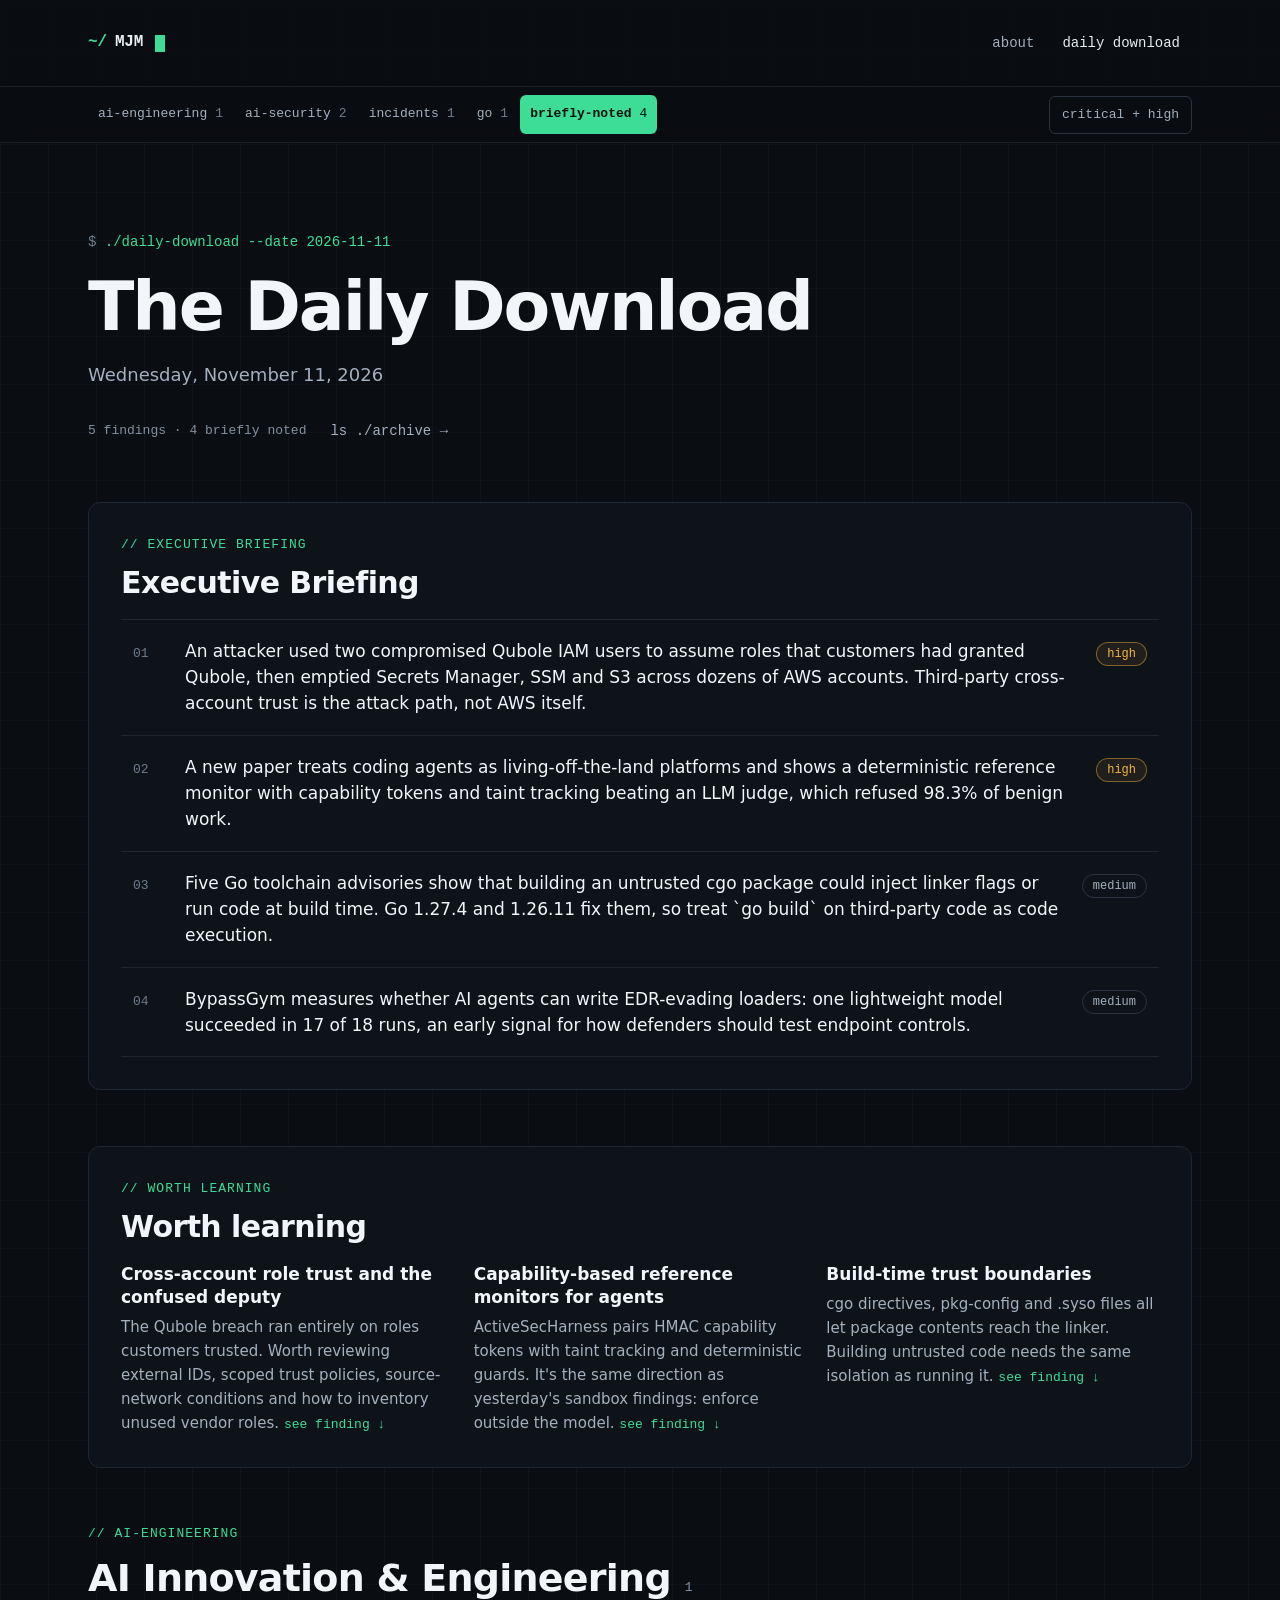
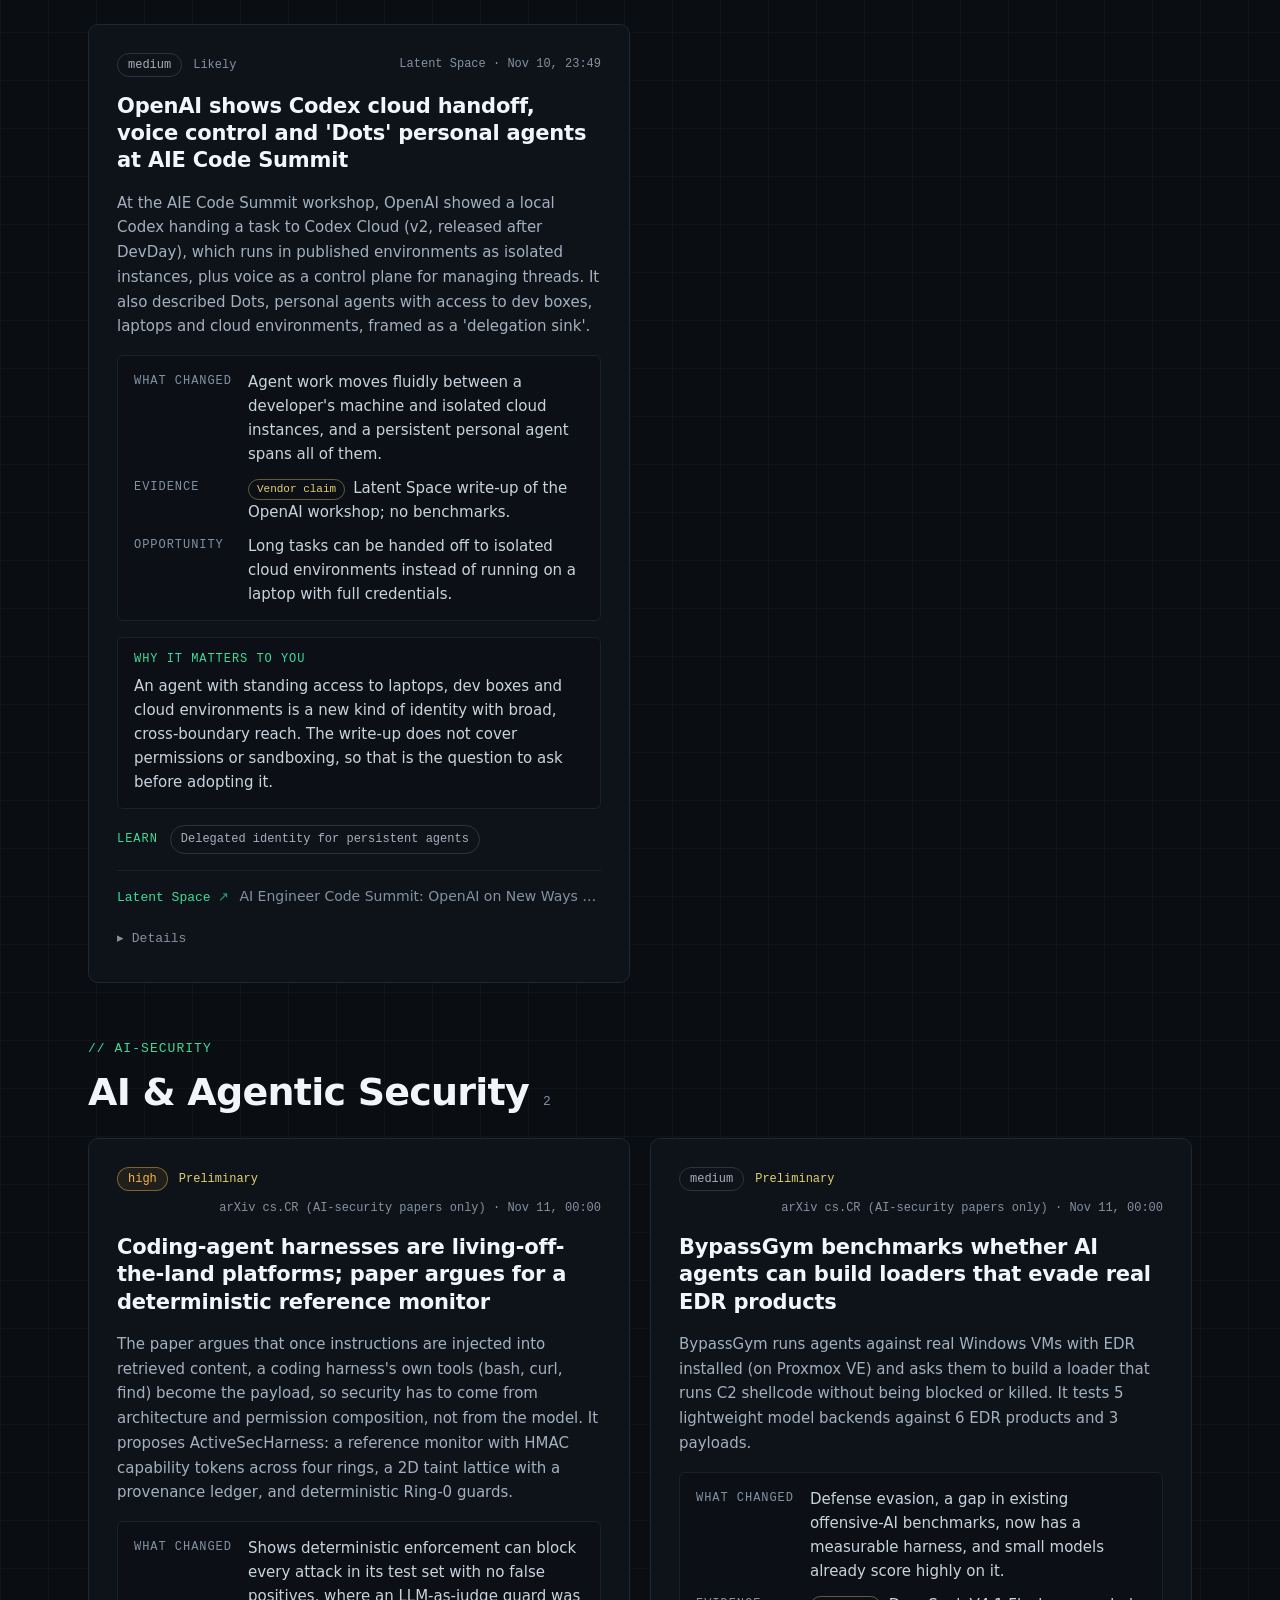
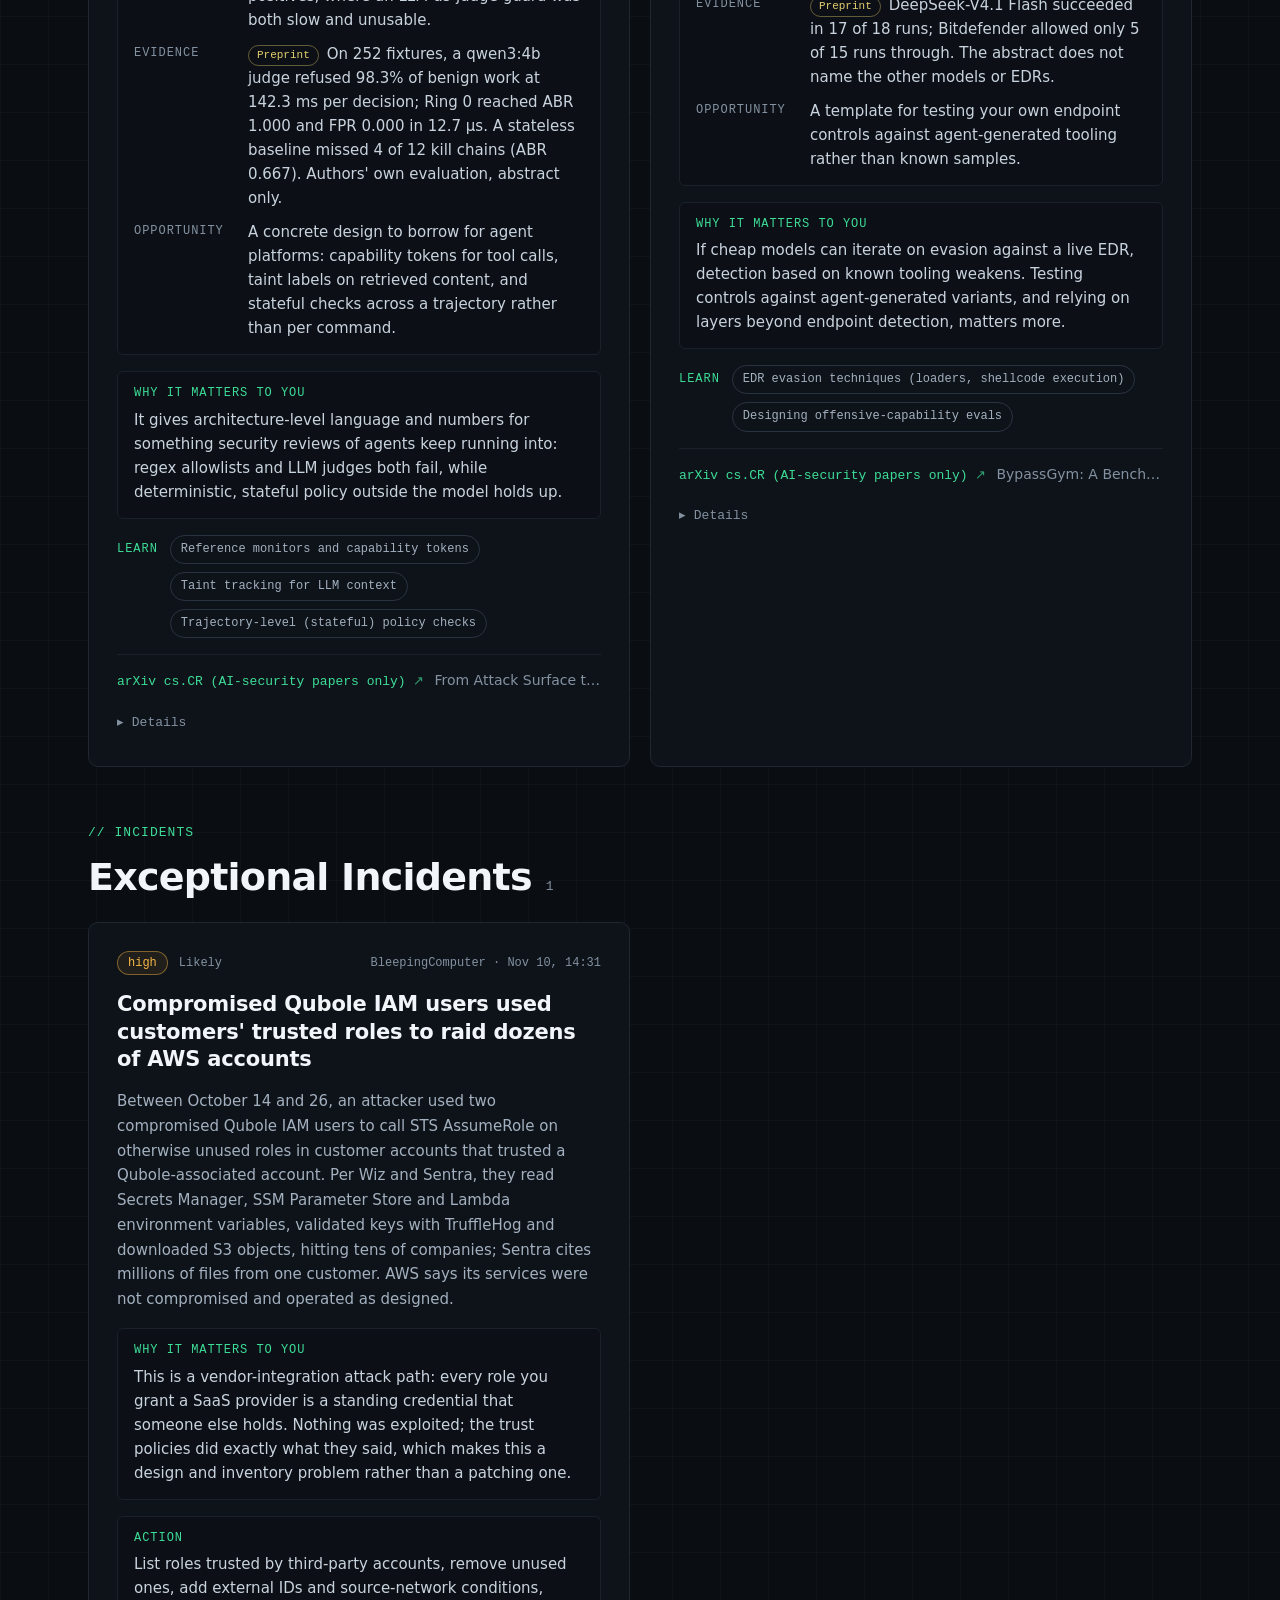
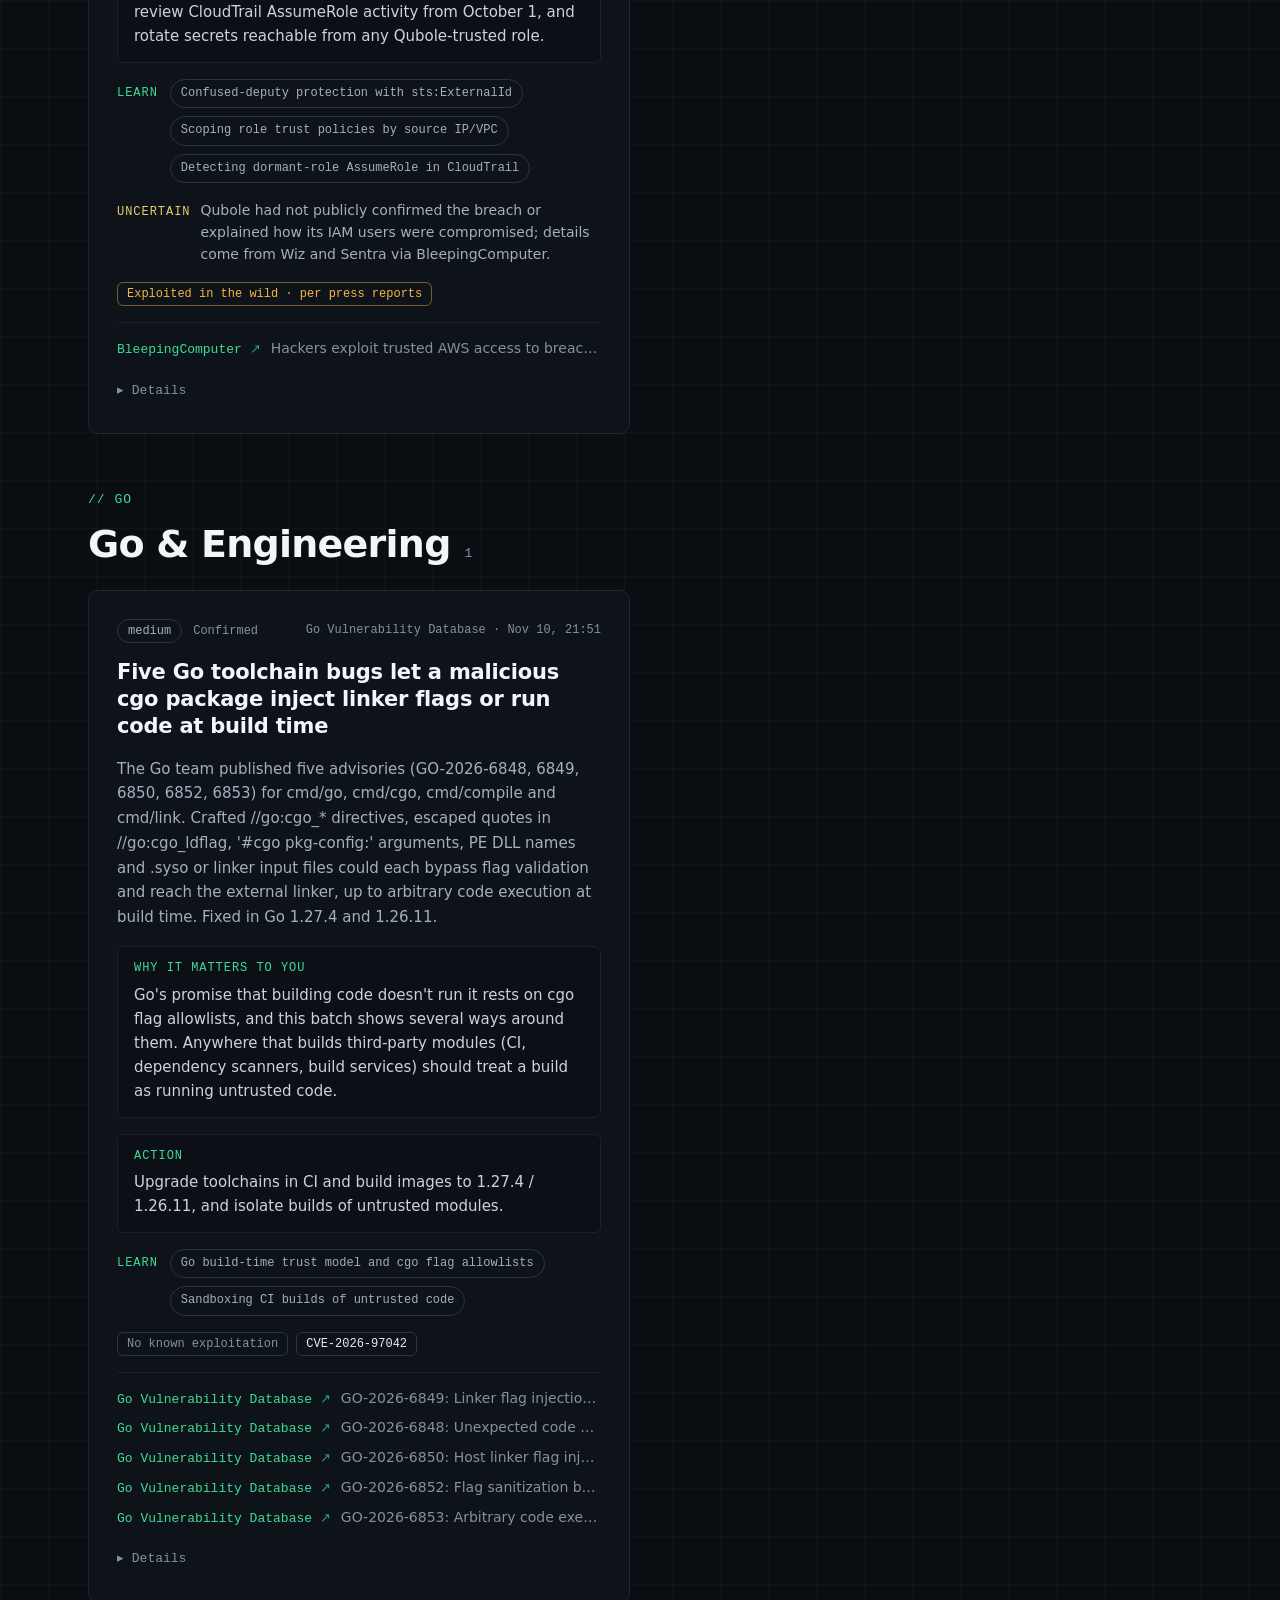
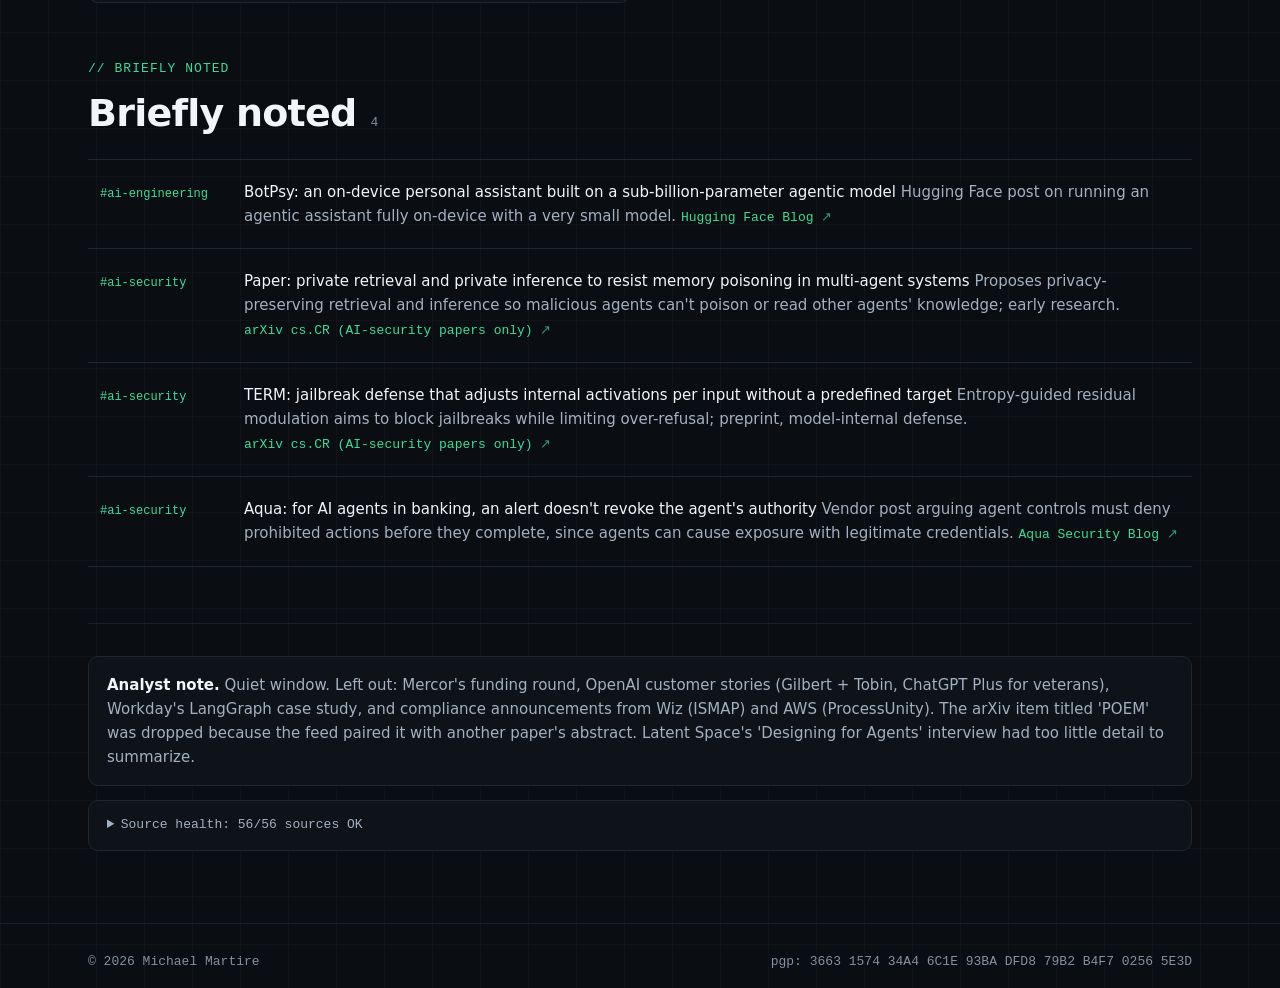
==== daily_download/index.html @ 2193d260 "Add PGP key fingerprint to the footer Co-Authored-By: Claude Opus 5.5 <noreply@anthropic.com>" ====
<!doctype html>
<html lang="en">
<head>
<meta charset="utf-8">
<meta name="viewport" content="width=device-width, initial-scale=1, viewport-fit=cover">
<meta http-equiv="Content-Security-Policy" content="default-src 'none'; style-src 'unsafe-inline' https://fonts.googleapis.com; font-src https://fonts.gstatic.com; script-src 'unsafe-inline'; img-src data:; base-uri 'none'; form-action 'none'">
<meta name="referrer" content="no-referrer">
<meta name="theme-color" content="#0A0D12">
<title>The Daily Download · 2026-11-11</title>
<meta name="description" content="An attacker used two compromised Qubole IAM users to assume roles that customers had granted Qubole, then emptied Secrets Manager, SSM and S3 across dozens of AWS accounts. Third-party cross-account trust is the attack path, not AWS itself.">
<link rel="icon" type="image/svg+xml" href="data:image/svg+xml,%3Csvg xmlns=%22http://www.w3.org/2000/svg%22 viewBox=%220 0 64 64%22 role=%22img%22 aria-label=%22The Daily Download%22%3E%3Crect width=%2264%22 height=%2264%22 rx=%2212%22 fill=%22%230A0D12%22/%3E%3Ctext x=%228%22 y=%2242%22 font-family=%22JetBrains Mono, ui-monospace, monospace%22 font-size=%2226%22 font-weight=%22600%22 fill=%22%233DDC97%22%3E~/%3C/text%3E%3Crect x=%2244%22 y=%2220%22 width=%2210%22 height=%2226%22 fill=%22%233DDC97%22/%3E%3C/svg%3E">
<link rel="preconnect" href="https://fonts.googleapis.com">
<link rel="preconnect" href="https://fonts.gstatic.com" crossorigin>
<link rel="stylesheet" href="https://fonts.googleapis.com/css2?family=Inter:wght@400;500;600&family=JetBrains+Mono:wght@400;500;600&family=Space+Grotesk:wght@500;600;700&display=swap">
<style>
/* The Daily Download: styled to match the personal site (dark, one green accent, faint grid, mono labels). */
:root {
  /* Surfaces */
  --bg: #0A0D12;
  --surface: #0E1319;
  --surface-alt: #0C1016;
  --surface-hover: #10151C;

  /* Lines */
  --line: #1A2129;
  --line-card: #1F2731;
  --line-strong: #2A3441;
  --line-hover: #2E3A48;

  /* Text */
  --text-strong: #F2F6FA;
  --text: #E6EDF3;
  --text-code: #C9D3DE;
  --text-muted: #A3B0BF;
  --text-faint: #8391A1;
  --text-dim: #6E7C8C;

  /* Accent (one accent only) */
  --accent: #3DDC97;
  --accent-soft: rgba(61, 220, 151, 0.12);
  --on-accent: #06110B;

  /* Status colours: used only for priority and exploitation signals */
  --critical: #FF6B6B;
  --high: #F5B544;
  --medium: #E3CF6E;

  /* Type */
  --font-display: "Space Grotesk", system-ui, sans-serif;
  --font-body: "Inter", system-ui, sans-serif;
  --font-mono: "JetBrains Mono", ui-monospace, SFMono-Regular, Menlo, Consolas, monospace;

  /* Layout */
  --container: 1200px;
  --gutter: clamp(16px, 4vw, 48px);
  --radius-sm: 6px;
  --radius: 10px;
  --radius-lg: 12px;
  --grid-line: rgba(148, 163, 184, 0.045);
  color-scheme: dark;
}

/* ---------- Base ---------- */
*, *::before, *::after { box-sizing: border-box; }
html { scroll-behavior: smooth; scroll-padding-top: 72px; }
body {
  margin: 0;
  min-height: 100vh;
  display: flex;
  flex-direction: column;
  background-color: var(--bg);
  background-image:
    linear-gradient(var(--grid-line) 1px, transparent 1px),
    linear-gradient(90deg, var(--grid-line) 1px, transparent 1px);
  background-size: 48px 48px;
  color: var(--text);
  font-family: var(--font-body);
  font-size: 16px;
  line-height: 1.6;
  -webkit-font-smoothing: antialiased;
}
main { flex: 1 0 auto; }
a { color: var(--text); text-decoration: none; }
a:hover { color: #FFFFFF; }
a:focus-visible, button:focus-visible, summary:focus-visible { outline: 2px solid var(--accent); outline-offset: 3px; border-radius: 4px; }
h1, h2, h3, h4, p { margin: 0; }
code { font-family: var(--font-mono); font-size: .9em; }

.container { max-width: var(--container); margin: 0 auto; padding-inline: var(--gutter); }

.skip-link {
  position: absolute; left: 16px; top: -48px;
  padding: 10px 14px; background: var(--accent); color: var(--on-accent);
  border-radius: var(--radius-sm); font-weight: 600; z-index: 30;
}
.skip-link:focus { top: 12px; }

.cursor {
  display: inline-block; width: 10px; height: 1.05em;
  vertical-align: -0.15em; margin-left: 4px;
  background: var(--accent);
  animation: blink 1.1s steps(1) infinite;
}
@keyframes blink { 50% { opacity: 0; } }

/* ---------- Site header (same as the rest of the site) ---------- */
.site-header { border-bottom: 1px solid var(--line); background: rgba(10, 13, 18, 0.85); }
.site-nav {
  display: flex; flex-wrap: wrap; align-items: center;
  justify-content: space-between; gap: 16px; padding-block: 20px;
}
.logo {
  display: flex; align-items: center; gap: 8px; min-height: 44px;
  font-family: var(--font-mono); font-size: 16px; font-weight: 600; letter-spacing: -0.01em;
}
.logo__prefix { color: var(--accent); }
.site-nav__links {
  display: flex; flex-wrap: wrap; align-items: center; gap: 4px;
  font-family: var(--font-mono); font-size: 14px; list-style: none; margin: 0; padding: 0;
}
.site-nav__link { display: inline-block; padding: 12px; color: var(--text-muted); }
.site-nav__link:hover, .site-nav__link[aria-current="page"] { color: var(--text); }

/* ---------- Section bar (sticky) ---------- */
.subbar {
  position: sticky; top: 0; z-index: 20;
  background: rgba(10, 13, 18, 0.92);
  backdrop-filter: blur(10px); -webkit-backdrop-filter: blur(10px);
  border-bottom: 1px solid var(--line);
}
.subbar-inner { position: relative; display: flex; align-items: center; gap: 16px; padding-block: 8px; }
.nav { display: flex; gap: 2px; overflow-x: auto; flex: 1; scrollbar-width: none; font-family: var(--font-mono); font-size: 13px; }
.nav::-webkit-scrollbar { display: none; }
.nav a {
  display: inline-flex; align-items: center; gap: 8px; padding: 9px 10px; border-radius: var(--radius-sm);
  color: var(--text-muted); white-space: nowrap;
}
.nav a b { font-weight: 400; color: var(--text-dim); }
.nav a:hover { color: var(--text); background: var(--surface-hover); }
/* Active section: same look as the site's primary button (solid green, dark text) */
.nav a.active, .nav a.active:hover { color: var(--on-accent); background: var(--accent); font-weight: 600; }
.nav a.active b { color: var(--on-accent); }
.tools { display: flex; gap: 8px; margin-left: auto; }
.tool {
  font: 400 13px/1 var(--font-mono); color: var(--text-muted); background: transparent;
  border: 1px solid var(--line-strong); border-radius: var(--radius-sm);
  min-height: 38px; padding: 0 12px; cursor: pointer; white-space: nowrap;
  display: inline-flex; align-items: center; justify-content: center;
}
.tool:hover { border-color: var(--line-hover); color: var(--text); }
.tool[aria-pressed="true"] { background: var(--accent-soft); border-color: transparent; color: var(--accent); }
.nav-toggle { display: none; }

/* ---------- Shared text ---------- */
.eyebrow { font-family: var(--font-mono); font-size: 13px; letter-spacing: 0.08em; text-transform: uppercase; color: var(--accent); }
.prompt { font-family: var(--font-mono); font-size: 14px; color: var(--accent); }
.prompt__sym { color: var(--text-dim); }
.text-link { font-family: var(--font-mono); font-size: 14px; color: var(--text-muted); padding: 12px 0; display: inline-block; }
.text-link:hover { color: var(--text); }

/* ---------- Banners ---------- */
.fixture-banner {
  background: rgba(245, 181, 68, 0.12); border-bottom: 1px solid rgba(245, 181, 68, 0.35);
  color: var(--high); font: 500 13px/1.5 var(--font-mono); text-align: center; padding: 10px 16px;
}

/* ---------- Hero ---------- */
.hero { display: flex; flex-direction: column; gap: 18px; padding-block: clamp(48px, 7vw, 88px) clamp(32px, 4vw, 48px); }
.hero__title {
  font-family: var(--font-display); font-weight: 600;
  font-size: clamp(40px, 5.6vw, 68px); line-height: 1.04; letter-spacing: -0.03em; color: var(--text-strong);
}
.hero__date { font-size: 18px; line-height: 1.65; color: var(--text-muted); }
.hero__meta { display: flex; flex-wrap: wrap; align-items: center; gap: 4px 24px; }
.hero__stats { font-family: var(--font-mono); font-size: 13px; color: var(--text-faint); }

.wrap { padding-bottom: 72px; display: flex; flex-direction: column; gap: 56px; }

/* ---------- Panels: executive briefing, worth learning ---------- */
.panel { border: 1px solid var(--line-card); border-radius: var(--radius-lg); background: var(--surface); padding: clamp(20px, 3vw, 32px); }
.panel-head { display: flex; flex-direction: column; gap: 10px; margin-bottom: 18px; }
.panel-title { font-family: var(--font-display); font-weight: 600; font-size: clamp(24px, 2.6vw, 30px); line-height: 1.15; letter-spacing: -0.02em; color: var(--text-strong); }

.executive ol { list-style: none; margin: 0; padding: 0; border-top: 1px solid var(--line-card); }
.executive li { border-bottom: 1px solid var(--line-card); }
.exec-item { display: grid; grid-template-columns: 36px 1fr auto; gap: 16px; align-items: baseline; padding: 18px 12px; color: var(--text); }
a.exec-item:hover { background: var(--surface-hover); color: var(--text); }
.exec-item .num { font: 400 13px/1.6 var(--font-mono); color: var(--text-dim); }
.exec-text { font-size: 17px; line-height: 1.55; color: var(--text-strong); }
.exec-critical .num { color: var(--critical); }

.learning ul { margin: 0; padding: 0; list-style: none; display: grid; grid-template-columns: repeat(auto-fit, minmax(min(100%, 260px), 1fr)); gap: 20px; }
.learning li { display: flex; flex-direction: column; gap: 6px; }
.learning li b { font: 600 17px/1.35 var(--font-display); color: var(--text-strong); }
.learning li p { font-size: 15px; line-height: 1.6; color: var(--text-muted); }
.learning li a { font-family: var(--font-mono); font-size: 13px; color: var(--accent); white-space: nowrap; }

/* ---------- Sections ---------- */
.section { display: flex; flex-direction: column; gap: 24px; }
.section-head { display: flex; flex-direction: column; gap: 12px; }
.section-title {
  display: flex; align-items: baseline; gap: 14px; flex-wrap: wrap;
  font-family: var(--font-display); font-weight: 600; font-size: clamp(28px, 3vw, 38px);
  line-height: 1.12; letter-spacing: -0.02em; color: var(--text-strong);
}
.section-title small { font: 400 13px/1 var(--font-mono); color: var(--text-faint); letter-spacing: 0; }
.grid { display: grid; grid-template-columns: repeat(auto-fill, minmax(min(100%, 480px), 1fr)); gap: 20px; }

/* ---------- Cards ---------- */
.card {
  background: var(--surface); border: 1px solid var(--line-card); border-radius: var(--radius);
  padding: 28px; display: flex; flex-direction: column; gap: 16px; min-width: 0;
  transition: border-color 0.2s ease;
}
.card:hover { border-color: var(--line-hover); }
.card:target { border-color: var(--accent); }
.card.prio-critical { border-color: rgba(255, 107, 107, 0.45); }
.card-head { display: flex; flex-wrap: wrap; align-items: center; gap: 8px; }
.card-head .meta { margin-left: auto; font-family: var(--font-mono); font-size: 12px; color: var(--text-faint); }
.card h3 { font: 600 21px/1.3 var(--font-display); letter-spacing: -0.01em; color: var(--text-strong); }
.summary { font-size: 15px; line-height: 1.65; color: var(--text-muted); }

/* Pills: mono tags in the site style; colour only where it carries meaning */
.pill, .conf { font: 400 12px/1 var(--font-mono); padding: 5px 10px; border-radius: 999px; border: 1px solid var(--line-strong); color: var(--text-muted); white-space: nowrap; }
.pill-critical { color: var(--critical); border-color: rgba(255, 107, 107, 0.5); background: rgba(255, 107, 107, 0.1); }
.pill-high { color: var(--high); border-color: rgba(245, 181, 68, 0.45); background: rgba(245, 181, 68, 0.08); }
.pill-medium { color: var(--text-muted); }
.pill-low { color: var(--text-faint); }
.pill-update { color: var(--accent); border-color: transparent; background: var(--accent-soft); }
.conf { border-color: transparent; padding-inline: 2px; color: var(--text-faint); }
.conf-preliminary, .conf-conflicting { color: var(--medium); }

.block { border-radius: var(--radius-sm); padding: 14px 16px; background: var(--surface-alt); border: 1px solid var(--line); }
.block h4 { margin-bottom: 6px; font: 400 12px/1.3 var(--font-mono); letter-spacing: .08em; text-transform: uppercase; color: var(--accent); }
.block p { font-size: 15px; line-height: 1.6; color: var(--text-code); }

/* capability: what changed / evidence / opportunity */
dl.capability { margin: 0; display: grid; grid-template-columns: max-content 1fr; gap: 10px 16px; padding: 14px 16px;
  border: 1px solid var(--line); border-radius: var(--radius-sm); background: var(--surface-alt); font-size: 15px; }
dl.capability dt { font: 400 12px/1.9 var(--font-mono); letter-spacing: .08em; text-transform: uppercase; color: var(--text-faint); }
dl.capability dd { margin: 0; color: var(--text-code); min-width: 0; line-height: 1.6; }
.ev { display: inline-block; font: 400 11px/1 var(--font-mono); padding: 4px 8px; border-radius: 999px; margin-right: 8px;
  border: 1px solid var(--line-strong); color: var(--text-muted); vertical-align: 1px; }
.ev-independent, .ev-peer-reviewed, .ev-mixed { color: var(--accent); border-color: transparent; background: var(--accent-soft); }
.ev-vendor-claim, .ev-preprint { color: var(--medium); border-color: rgba(227, 207, 110, 0.4); }

/* learn */
.learn { display: flex; gap: 12px; align-items: baseline; }
.learn > span { font: 400 12px/1 var(--font-mono); letter-spacing: .08em; text-transform: uppercase; color: var(--accent); flex: none; }
.learn ul { margin: 0; padding: 0; list-style: none; display: flex; flex-wrap: wrap; gap: 8px; font-family: var(--font-mono); font-size: 12px; }
.learn li { padding: 4px 10px; border: 1px solid var(--line-strong); border-radius: 999px; color: var(--text-muted); }

.update-note, .uncertainty { font-size: 14px; color: var(--text-muted); display: flex; gap: 10px; align-items: baseline; }
.update-note span, .uncertainty span { font: 400 12px/1 var(--font-mono); letter-spacing: .08em; text-transform: uppercase; flex: none; }
.update-note span { color: var(--accent); }
.uncertainty span { color: var(--medium); }

/* Signal chips */
.chips { display: flex; flex-wrap: wrap; gap: 8px; }
.chips:empty { display: none; }
.chip { font: 400 12px/1 var(--font-mono); padding: 5px 9px; border-radius: var(--radius-sm); border: 1px solid var(--line-strong); color: var(--text-muted); white-space: nowrap; }
.chip-kev, .chip-exploit { color: var(--critical); border-color: rgba(255, 107, 107, 0.5); background: rgba(255, 107, 107, 0.08); }
.chip-reported { color: var(--high); border-color: rgba(245, 181, 68, 0.45); }
.chip-poc { color: var(--medium); border-color: rgba(227, 207, 110, 0.4); }
.chip-sev-crit { color: var(--critical); }
.chip-sev-high { color: var(--high); }
.chip-muted { color: var(--text-faint); }
a.chip-id { color: var(--text); }
a.chip-id:hover { border-color: var(--accent); color: var(--accent); }

/* Source links */
.links { list-style: none; margin: 0; padding: 14px 0 0; border-top: 1px solid var(--line); display: grid; gap: 6px; font-size: 14px; }
.links li { display: flex; gap: 10px; min-width: 0; align-items: baseline; }
.links a { font-family: var(--font-mono); font-size: 13px; color: var(--accent); white-space: nowrap; }
.links a:hover { color: var(--accent); text-decoration: underline; text-underline-offset: 3px; }
.links a::after { content: " ↗"; opacity: .7; }
.link-title { color: var(--text-faint); overflow: hidden; text-overflow: ellipsis; white-space: nowrap; min-width: 0; }

details.more summary { cursor: pointer; font-family: var(--font-mono); font-size: 13px; color: var(--text-faint); list-style: none; user-select: none; padding: 4px 0; }
details.more summary::-webkit-details-marker { display: none; }
details.more summary::before { content: "▸ "; }
details.more[open] summary::before { content: "▾ "; }
details.more dl { margin: 10px 0 0; display: grid; grid-template-columns: max-content 1fr; gap: 6px 16px; font-size: 14px; }
details.more dt { color: var(--text-faint); font-family: var(--font-mono); font-size: 12px; line-height: 1.9; }
details.more dd { margin: 0; color: var(--text-muted); min-width: 0; overflow-wrap: anywhere; }

body.filter-on .card[data-priority="medium"], body.filter-on .card[data-priority="low"] { display: none; }

/* ---------- Briefly noted (writing-list style rows) ---------- */
.brief-list { list-style: none; margin: 0; padding: 0; border-top: 1px solid var(--line-card); }
.brief-list li { display: flex; gap: 16px; align-items: baseline; padding: 20px 12px; border-bottom: 1px solid var(--line-card); font-size: 15px; color: var(--text-muted); }
.brief-list li:hover { background: var(--surface-hover); }
.brief-list .tag { flex: none; width: 128px; font-family: var(--font-mono); font-size: 12px; color: var(--accent); }
.brief-list b { color: var(--text-strong); font-weight: 500; }
.brief-list a { font-family: var(--font-mono); font-size: 13px; color: var(--accent); white-space: nowrap; }
.brief-list a::after { content: " ↗"; opacity: .7; }
body.filter-on .brief-list li[data-priority="medium"], body.filter-on .brief-list li[data-priority="low"] { display: none; }

/* ---------- Empty / footer notes ---------- */
.empty { padding: 48px 24px; text-align: center; border: 1px dashed var(--line-strong); border-radius: var(--radius); color: var(--text-muted); display: flex; flex-direction: column; gap: 10px; }
.empty h2 { font: 600 24px/1.2 var(--font-display); color: var(--text-strong); }
.footer-notes { border-top: 1px solid var(--line); padding-top: 32px; display: grid; gap: 14px; }
.analyst-note { padding: 16px 18px; border-radius: var(--radius); background: var(--surface); border: 1px solid var(--line-card); color: var(--text-muted); font-size: 15px; }
.analyst-note b { color: var(--text-strong); font-weight: 600; }
details.health, details.warnings { background: var(--surface); border: 1px solid var(--line-card); border-radius: var(--radius); padding: 14px 18px; }
details.health summary, details.warnings summary { cursor: pointer; font-family: var(--font-mono); font-size: 13px; color: var(--text-muted); }
.table-wrap { overflow-x: auto; margin-top: 12px; }
table { width: 100%; border-collapse: collapse; font-size: 13px; }
th, td { text-align: left; padding: 8px 10px; border-bottom: 1px solid var(--line); vertical-align: top; color: var(--text-muted); }
th { color: var(--text-faint); font: 400 12px/1.4 var(--font-mono); letter-spacing: .06em; text-transform: uppercase; }
.st { font: 400 11px/1 var(--font-mono); padding: 3px 7px; border-radius: 999px; border: 1px solid var(--line-strong); }
.st-ok, .st-cached { color: var(--accent); }
.st-empty { color: var(--text-faint); }
.st-stale { color: var(--medium); }
.st-failed { color: var(--critical); }
.err { display: block; color: var(--text-faint); font-size: 12px; margin-top: 3px; }
details.warnings ul { margin: 10px 0 0; padding-left: 18px; color: var(--text-faint); font-size: 13px; }

/* ---------- Archive index ---------- */
.archive-list { list-style: none; margin: 0; padding: 0; border-top: 1px solid var(--line-card); }
.archive-row { display: flex; flex-wrap: wrap; align-items: baseline; gap: 8px 24px; padding: 24px 12px; border-bottom: 1px solid var(--line-card); }
.archive-row:hover { background: var(--surface-hover); }
.archive-row__date { width: 110px; font-family: var(--font-mono); font-size: 13px; color: var(--text-faint); }
.archive-row__title { flex: 1 1 300px; font-size: 17px; font-weight: 500; color: var(--text-strong); }
.archive-row__count { font-family: var(--font-mono); font-size: 12px; color: var(--accent); }

/* ---------- Site footer ---------- */
.site-footer { border-top: 1px solid var(--line); }
.site-footer .container {
  display: flex; flex-wrap: wrap; justify-content: space-between; gap: 12px; padding-block: 28px;
  font-family: var(--font-mono); font-size: 13px; color: var(--text-faint);
}

/* ---------- Phones ---------- */
@media (max-width: 720px) {
  html { -webkit-text-size-adjust: 100%; text-size-adjust: 100%; scroll-padding-top: 64px; }
  .site-nav { padding-block: 12px; }
  .nav-toggle { display: inline-flex; width: 42px; padding: 0; }
  .subbar-inner { justify-content: space-between; }
  .subbar-label { font-family: var(--font-mono); font-size: 13px; color: var(--text-muted); }
  .bars { position: relative; width: 16px; height: 12px; display: block; }
  .bars span { position: absolute; left: 0; width: 100%; height: 2px; border-radius: 2px; background: currentColor; transition: transform .2s, opacity .2s, top .2s; }
  .bars span:nth-child(1) { top: 0; }
  .bars span:nth-child(2) { top: 5px; }
  .bars span:nth-child(3) { top: 10px; }
  .subbar.menu-open .bars span:nth-child(1) { top: 5px; transform: rotate(45deg); }
  .subbar.menu-open .bars span:nth-child(2) { opacity: 0; }
  .subbar.menu-open .bars span:nth-child(3) { top: 5px; transform: rotate(-45deg); }
  .nav {
    display: none; position: absolute; top: 100%; left: 0; right: 0; flex-direction: column; gap: 2px;
    padding: 8px 12px 14px; overflow-x: hidden; overflow-y: auto; max-height: calc(100vh - 64px); max-height: calc(100dvh - 64px);
    background: var(--bg); border-bottom: 1px solid var(--line); box-shadow: 0 18px 30px -18px rgba(0, 0, 0, .6);
  }
  .subbar.menu-open .nav { display: flex; }
  .nav a { padding: 12px; font-size: 14px; }
  .nav a b { margin-left: auto; }

  .wrap { gap: 44px; padding-bottom: 56px; }
  .exec-item { grid-template-columns: 26px 1fr; gap: 10px; padding: 16px 4px; }
  .exec-item .pill { display: none; }
  .exec-text { font-size: 16px; }
  .card { padding: 20px 18px; }
  .card h3 { font-size: 19px; }
  .card-head .meta { margin-left: 0; flex-basis: 100%; }
  .summary, .block p, dl.capability dd, .brief-list li { overflow-wrap: anywhere; }
  dl.capability, details.more dl { grid-template-columns: 1fr; gap: 2px; }
  dl.capability dd + dt { margin-top: 8px; }
  details.more dd { margin-bottom: 8px; }
  .learn, .update-note, .uncertainty { flex-direction: column; align-items: flex-start; gap: 6px; }
  .links { gap: 10px; }
  .links li { flex-direction: column; gap: 1px; }
  .link-title { white-space: normal; display: -webkit-box; -webkit-box-orient: vertical; -webkit-line-clamp: 2; line-clamp: 2; font-size: 13px; }
  .brief-list li { flex-direction: column; gap: 6px; padding: 18px 4px; }
  .brief-list .tag { width: auto; }
  th, td { padding: 7px 6px; }
  td:last-child { white-space: nowrap; }
}
@media (min-width: 721px) { .subbar-label { display: none; } }
@media (hover: none) { a.exec-item:hover, .brief-list li:hover, .archive-row:hover { background: none; } }
@media (prefers-reduced-motion: reduce) {
  html { scroll-behavior: auto; }
  .cursor { animation: none; }
  .card { transition: none; }
}
@media print {
  .site-header, .subbar, .tools { display: none; }
  body { background: #fff; color: #000; }
  details.more { display: block; }
}

</style>
</head>
<body>
<a class="skip-link" href="#main">Skip to content</a>

<header class="site-header"><nav class="container site-nav" aria-label="Primary"><a class="logo" href="../" aria-label="Home"><span class="logo__prefix">~/</span>MJM<span class="cursor" aria-hidden="true"></span></a><ul class="site-nav__links"><li><a class="site-nav__link" href="../#about">about</a></li><li><a class="site-nav__link" href="../daily_download/" aria-current="page">daily download</a></li></ul></nav></header>
<div class="subbar"><div class="container subbar-inner"><span class="subbar-label">sections</span><nav class="nav" id="section-nav" aria-label="Briefing sections"><a href="#sec-ai-engineering">ai-engineering<b>1</b></a><a href="#sec-ai-security">ai-security<b>2</b></a><a href="#sec-incidents">incidents<b>1</b></a><a href="#sec-go">go<b>1</b></a><a href="#sec-brief">briefly-noted<b>4</b></a></nav><div class="tools"><button type="button" class="tool" id="filter-toggle" aria-pressed="false" title="Show only critical and high priority">critical + high</button><button type="button" class="tool nav-toggle" id="nav-toggle" aria-expanded="false" aria-controls="section-nav" aria-label="Sections menu" title="Sections"><span class="bars" aria-hidden="true"><span></span><span></span><span></span></span></button></div></div></div><main id="main"><section class="container hero" id="top" aria-labelledby="dd-title"><p class="prompt"><span class="prompt__sym">$</span> ./daily-download --date 2026-11-11</p><h1 id="dd-title" class="hero__title">The Daily Download</h1><p class="hero__date">Wednesday, November 11, 2026</p><div class="hero__meta"><span class="hero__stats">5 findings · 4 briefly noted</span><a class="text-link" href="archive/">ls ./archive →</a></div></section><div class="container wrap"><section class="panel executive" id="executive"><div class="panel-head"><p class="eyebrow">// executive briefing</p><h2 class="panel-title">Executive Briefing</h2></div><ol><li class="exec-high"><a class="exec-item" href="#C001"><span class="num">01</span><span class="exec-text">An attacker used two compromised Qubole IAM users to assume roles that customers had granted Qubole, then emptied Secrets Manager, SSM and S3 across dozens of AWS accounts. Third-party cross-account trust is the attack path, not AWS itself.</span><span class="pill pill-high">high</span></a></li><li class="exec-high"><a class="exec-item" href="#C005"><span class="num">02</span><span class="exec-text">A new paper treats coding agents as living-off-the-land platforms and shows a deterministic reference monitor with capability tokens and taint tracking beating an LLM judge, which refused 98.3% of benign work.</span><span class="pill pill-high">high</span></a></li><li class="exec-medium"><a class="exec-item" href="#C010"><span class="num">03</span><span class="exec-text">Five Go toolchain advisories show that building an untrusted cgo package could inject linker flags or run code at build time. Go 1.27.4 and 1.26.11 fix them, so treat `go build` on third-party code as code execution.</span><span class="pill pill-medium">medium</span></a></li><li class="exec-medium"><a class="exec-item" href="#C003"><span class="num">04</span><span class="exec-text">BypassGym measures whether AI agents can write EDR-evading loaders: one lightweight model succeeded in 17 of 18 runs, an early signal for how defenders should test endpoint controls.</span><span class="pill pill-medium">medium</span></a></li></ol></section><section class="panel learning" id="learning"><div class="panel-head"><p class="eyebrow">// worth learning</p><h2 class="panel-title">Worth learning</h2></div><ul><li><b>Cross-account role trust and the confused deputy</b><p>The Qubole breach ran entirely on roles customers trusted. Worth reviewing external IDs, scoped trust policies, source-network conditions and how to inventory unused vendor roles. <a href="#C001">see finding ↓</a></p></li><li><b>Capability-based reference monitors for agents</b><p>ActiveSecHarness pairs HMAC capability tokens with taint tracking and deterministic guards. It&#x27;s the same direction as yesterday&#x27;s sandbox findings: enforce outside the model. <a href="#C005">see finding ↓</a></p></li><li><b>Build-time trust boundaries</b><p>cgo directives, pkg-config and .syso files all let package contents reach the linker. Building untrusted code needs the same isolation as running it. <a href="#C010">see finding ↓</a></p></li></ul></section><section class="section" id="sec-ai-engineering"><div class="section-head"><p class="eyebrow">// ai-engineering</p><h2 class="section-title">AI Innovation &amp; Engineering<small>1</small></h2></div><div class="grid">
<article class="card prio-medium" id="C014" data-priority="medium">
  <header class="card-head">
    <span class="pill pill-medium">medium</span>
    
    <span class="conf conf-likely">Likely</span>
    <span class="meta">Latent Space · Nov 10, 23:49</span>
  </header>
  <h3>OpenAI shows Codex cloud handoff, voice control and &#x27;Dots&#x27; personal agents at AIE Code Summit</h3>
  
  <p class="summary">At the AIE Code Summit workshop, OpenAI showed a local Codex handing a task to Codex Cloud (v2, released after DevDay), which runs in published environments as isolated instances, plus voice as a control plane for managing threads. It also described Dots, personal agents with access to dev boxes, laptops and cloud environments, framed as a &#x27;delegation sink&#x27;.</p>
  <dl class="capability"><dt>What changed</dt><dd>Agent work moves fluidly between a developer&#x27;s machine and isolated cloud instances, and a persistent personal agent spans all of them.</dd><dt>Evidence</dt><dd><span class="ev ev-vendor-claim">Vendor claim</span>Latent Space write-up of the OpenAI workshop; no benchmarks.</dd><dt>Opportunity</dt><dd>Long tasks can be handed off to isolated cloud environments instead of running on a laptop with full credentials.</dd></dl>
  <div class="block block-why"><h4>Why it matters to you</h4><p>An agent with standing access to laptops, dev boxes and cloud environments is a new kind of identity with broad, cross-boundary reach. The write-up does not cover permissions or sandboxing, so that is the question to ask before adopting it.</p></div>
  
  <div class="learn"><span>Learn</span><ul><li>Delegated identity for persistent agents</li></ul></div>
  
  <div class="chips"></div>
  <ul class="links"><li><a href="https://latent.space/p/codex-work/" target="_blank" rel="noopener noreferrer">Latent Space</a><span class="link-title">AI Engineer Code Summit: OpenAI on New Ways of Working With Codex</span></li></ul>
  <details class="more"><summary>Details</summary><dl><dt>Relevance score</dt><dd>28/100 — topics: ai_engineering +14; category ai-engineering +14; established source +5; source priority +2; original research / analysis +8; recent +3; noise: marketing -18</dd></dl></details>
</article></div></section><section class="section" id="sec-ai-security"><div class="section-head"><p class="eyebrow">// ai-security</p><h2 class="section-title">AI &amp; Agentic Security<small>2</small></h2></div><div class="grid">
<article class="card prio-high" id="C005" data-priority="high">
  <header class="card-head">
    <span class="pill pill-high">high</span>
    
    <span class="conf conf-preliminary">Preliminary</span>
    <span class="meta">arXiv cs.CR (AI-security papers only) · Nov 11, 00:00</span>
  </header>
  <h3>Coding-agent harnesses are living-off-the-land platforms; paper argues for a deterministic reference monitor</h3>
  
  <p class="summary">The paper argues that once instructions are injected into retrieved content, a coding harness&#x27;s own tools (bash, curl, find) become the payload, so security has to come from architecture and permission composition, not from the model. It proposes ActiveSecHarness: a reference monitor with HMAC capability tokens across four rings, a 2D taint lattice with a provenance ledger, and deterministic Ring-0 guards.</p>
  <dl class="capability"><dt>What changed</dt><dd>Shows deterministic enforcement can block every attack in its test set with no false positives, where an LLM-as-judge guard was both slow and unusable.</dd><dt>Evidence</dt><dd><span class="ev ev-preprint">Preprint</span>On 252 fixtures, a qwen3:4b judge refused 98.3% of benign work at 142.3 ms per decision; Ring 0 reached ABR 1.000 and FPR 0.000 in 12.7 μs. A stateless baseline missed 4 of 12 kill chains (ABR 0.667). Authors&#x27; own evaluation, abstract only.</dd><dt>Opportunity</dt><dd>A concrete design to borrow for agent platforms: capability tokens for tool calls, taint labels on retrieved content, and stateful checks across a trajectory rather than per command.</dd></dl>
  <div class="block block-why"><h4>Why it matters to you</h4><p>It gives architecture-level language and numbers for something security reviews of agents keep running into: regex allowlists and LLM judges both fail, while deterministic, stateful policy outside the model holds up.</p></div>
  
  <div class="learn"><span>Learn</span><ul><li>Reference monitors and capability tokens</li><li>Taint tracking for LLM context</li><li>Trajectory-level (stateful) policy checks</li></ul></div>
  
  <div class="chips"></div>
  <ul class="links"><li><a href="https://arxiv.org/abs/2611.13960" target="_blank" rel="noopener noreferrer">arXiv cs.CR (AI-security papers only)</a><span class="link-title">From Attack Surface to Defense Architecture: Compositional Security for Agentic Coding Harnesses</span></li></ul>
  <details class="more"><summary>Details</summary><dl><dt>Relevance score</dt><dd>47/100 — topics: ai_engineering, ai_security +30; category ai-security +14; community source +0; recent +3</dd></dl></details>
</article>
<article class="card prio-medium" id="C003" data-priority="medium">
  <header class="card-head">
    <span class="pill pill-medium">medium</span>
    
    <span class="conf conf-preliminary">Preliminary</span>
    <span class="meta">arXiv cs.CR (AI-security papers only) · Nov 11, 00:00</span>
  </header>
  <h3>BypassGym benchmarks whether AI agents can build loaders that evade real EDR products</h3>
  
  <p class="summary">BypassGym runs agents against real Windows VMs with EDR installed (on Proxmox VE) and asks them to build a loader that runs C2 shellcode without being blocked or killed. It tests 5 lightweight model backends against 6 EDR products and 3 payloads.</p>
  <dl class="capability"><dt>What changed</dt><dd>Defense evasion, a gap in existing offensive-AI benchmarks, now has a measurable harness, and small models already score highly on it.</dd><dt>Evidence</dt><dd><span class="ev ev-preprint">Preprint</span>DeepSeek-V4.1 Flash succeeded in 17 of 18 runs; Bitdefender allowed only 5 of 15 runs through. The abstract does not name the other models or EDRs.</dd><dt>Opportunity</dt><dd>A template for testing your own endpoint controls against agent-generated tooling rather than known samples.</dd></dl>
  <div class="block block-why"><h4>Why it matters to you</h4><p>If cheap models can iterate on evasion against a live EDR, detection based on known tooling weakens. Testing controls against agent-generated variants, and relying on layers beyond endpoint detection, matters more.</p></div>
  
  <div class="learn"><span>Learn</span><ul><li>EDR evasion techniques (loaders, shellcode execution)</li><li>Designing offensive-capability evals</li></ul></div>
  
  <div class="chips"></div>
  <ul class="links"><li><a href="https://arxiv.org/abs/2611.13684" target="_blank" rel="noopener noreferrer">arXiv cs.CR (AI-security papers only)</a><span class="link-title">BypassGym: A Benchmark for Evaluating AI Agents&#x27; Endpoint Defense Evasion Capabilities</span></li></ul>
  <details class="more"><summary>Details</summary><dl><dt>Relevance score</dt><dd>47/100 — topics: ai_engineering, ai_security +30; category ai-security +14; community source +0; recent +3</dd></dl></details>
</article></div></section><section class="section" id="sec-incidents"><div class="section-head"><p class="eyebrow">// incidents</p><h2 class="section-title">Exceptional Incidents<small>1</small></h2></div><div class="grid">
<article class="card prio-high" id="C001" data-priority="high">
  <header class="card-head">
    <span class="pill pill-high">high</span>
    
    <span class="conf conf-likely">Likely</span>
    <span class="meta">BleepingComputer · Nov 10, 14:31</span>
  </header>
  <h3>Compromised Qubole IAM users used customers&#x27; trusted roles to raid dozens of AWS accounts</h3>
  
  <p class="summary">Between October 14 and 26, an attacker used two compromised Qubole IAM users to call STS AssumeRole on otherwise unused roles in customer accounts that trusted a Qubole-associated account. Per Wiz and Sentra, they read Secrets Manager, SSM Parameter Store and Lambda environment variables, validated keys with TruffleHog and downloaded S3 objects, hitting tens of companies; Sentra cites millions of files from one customer. AWS says its services were not compromised and operated as designed.</p>
  
  <div class="block block-why"><h4>Why it matters to you</h4><p>This is a vendor-integration attack path: every role you grant a SaaS provider is a standing credential that someone else holds. Nothing was exploited; the trust policies did exactly what they said, which makes this a design and inventory problem rather than a patching one.</p></div>
  <div class="block block-action"><h4>Action</h4><p>List roles trusted by third-party accounts, remove unused ones, add external IDs and source-network conditions, review CloudTrail AssumeRole activity from October 1, and rotate secrets reachable from any Qubole-trusted role.</p></div>
  <div class="learn"><span>Learn</span><ul><li>Confused-deputy protection with sts:ExternalId</li><li>Scoping role trust policies by source IP/VPC</li><li>Detecting dormant-role AssumeRole in CloudTrail</li></ul></div>
  <div class="uncertainty"><span>Uncertain</span>Qubole had not publicly confirmed the breach or explained how its IAM users were compromised; details come from Wiz and Sentra via BleepingComputer.</div>
  <div class="chips"><span class="chip chip-reported" title="BleepingComputer (established source)">Exploited in the wild · per press reports</span></div>
  <ul class="links"><li><a href="https://www.bleepingcomputer.com/news/security/hackers-exploit-trusted-aws-access-to-breach-multiple-cloud-environments/" target="_blank" rel="noopener noreferrer">BleepingComputer</a><span class="link-title">Hackers exploit trusted AWS access to breach multiple cloud environments</span></li></ul>
  <details class="more"><summary>Details</summary><dl><dt>Affected</dt><dd>AWS customers with roles trusting a Qubole-associated account</dd><dt>Mitigation</dt><dd>Review CloudTrail from Oct 1, rotate exposed credentials, revoke active role sessions, remove unused integrations, restrict role permissions, trusted identities and source networks.</dd><dt>Relevance score</dt><dd>48/100 — topics: identity_authz, aws, systemic, major_incident +32; category incidents +2; established source +5; source priority +2; exploitation reported by press +6; recent +1</dd></dl></details>
</article></div></section><section class="section" id="sec-go"><div class="section-head"><p class="eyebrow">// go</p><h2 class="section-title">Go &amp; Engineering<small>1</small></h2></div><div class="grid">
<article class="card prio-medium" id="C010" data-priority="medium">
  <header class="card-head">
    <span class="pill pill-medium">medium</span>
    
    <span class="conf conf-confirmed">Confirmed</span>
    <span class="meta">Go Vulnerability Database · Nov 10, 21:51</span>
  </header>
  <h3>Five Go toolchain bugs let a malicious cgo package inject linker flags or run code at build time</h3>
  
  <p class="summary">The Go team published five advisories (GO-2026-6848, 6849, 6850, 6852, 6853) for cmd/go, cmd/cgo, cmd/compile and cmd/link. Crafted //go:cgo_* directives, escaped quotes in //go:cgo_ldflag, &#x27;#cgo pkg-config:&#x27; arguments, PE DLL names and .syso or linker input files could each bypass flag validation and reach the external linker, up to arbitrary code execution at build time. Fixed in Go 1.27.4 and 1.26.11.</p>
  
  <div class="block block-why"><h4>Why it matters to you</h4><p>Go&#x27;s promise that building code doesn&#x27;t run it rests on cgo flag allowlists, and this batch shows several ways around them. Anywhere that builds third-party modules (CI, dependency scanners, build services) should treat a build as running untrusted code.</p></div>
  <div class="block block-action"><h4>Action</h4><p>Upgrade toolchains in CI and build images to 1.27.4 / 1.26.11, and isolate builds of untrusted modules.</p></div>
  <div class="learn"><span>Learn</span><ul><li>Go build-time trust model and cgo flag allowlists</li><li>Sandboxing CI builds of untrusted code</li></ul></div>
  
  <div class="chips"><span class="chip chip-muted">No known exploitation</span><a class="chip chip-id" href="https://nvd.nist.gov/vuln/detail/CVE-2026-97042" target="_blank" rel="noopener noreferrer">CVE-2026-97042</a></div>
  <ul class="links"><li><a href="https://pkg.go.dev/vuln/GO-2026-6849" target="_blank" rel="noopener noreferrer">Go Vulnerability Database</a><span class="link-title">GO-2026-6849: Linker flag injection via cgo_import_dynamic and PE DLL names in cmd/cgo, cmd/compile, and…</span></li><li><a href="https://pkg.go.dev/vuln/GO-2026-6848" target="_blank" rel="noopener noreferrer">Go Vulnerability Database</a><span class="link-title">GO-2026-6848: Unexpected code execution via escaped quotes in //go:cgo_ldflag in cmd/go and cmd/compile</span></li><li><a href="https://pkg.go.dev/vuln/GO-2026-6850" target="_blank" rel="noopener noreferrer">Go Vulnerability Database</a><span class="link-title">GO-2026-6850: Host linker flag injection via //go:cgo_* directives in cmd/compile and cmd/link</span></li><li><a href="https://pkg.go.dev/vuln/GO-2026-6852" target="_blank" rel="noopener noreferrer">Go Vulnerability Database</a><span class="link-title">GO-2026-6852: Flag sanitization bypass via &quot;#cgo pkg-config:&quot; directives in cmd/go</span></li><li><a href="https://pkg.go.dev/vuln/GO-2026-6853" target="_blank" rel="noopener noreferrer">Go Vulnerability Database</a><span class="link-title">GO-2026-6853: Arbitrary code execution via crafted .syso files and cgo linker input files in cmd/go</span></li></ul>
  <details class="more"><summary>Details</summary><dl><dt>Mitigation</dt><dd>Upgrade to Go 1.27.4 or 1.26.11.</dd><dt>Affected (from advisory data)</dt><dd>Go: toolchain</dd><dt>Fixed versions</dt><dd>1.26.11, 1.27.4</dd><dt>Relevance score</dt><dd>31/100 — topics: supply_chain, prevalence +12; category go +4; primary source +8; source priority +4; recent +3</dd></dl></details>
</article></div></section><section class="section" id="sec-brief"><div class="section-head"><p class="eyebrow">// briefly noted</p><h2 class="section-title">Briefly noted<small>4</small></h2></div><ul class="brief-list"><li class="brief" id="C021" data-priority="low"><span class="tag">#ai-engineering</span><div><b>BotPsy: an on-device personal assistant built on a sub-billion-parameter agentic model</b> <span class="brief-text">Hugging Face post on running an agentic assistant fully on-device with a very small model.</span> <a href="https://huggingface.co/blog/qvac/botpsy" target="_blank" rel="noopener noreferrer">Hugging Face Blog</a></div></li><li class="brief" id="C004" data-priority="low"><span class="tag">#ai-security</span><div><b>Paper: private retrieval and private inference to resist memory poisoning in multi-agent systems</b> <span class="brief-text">Proposes privacy-preserving retrieval and inference so malicious agents can&#x27;t poison or read other agents&#x27; knowledge; early research.</span> <a href="https://arxiv.org/abs/2611.13696" target="_blank" rel="noopener noreferrer">arXiv cs.CR (AI-security papers only)</a></div></li><li class="brief" id="C008" data-priority="low"><span class="tag">#ai-security</span><div><b>TERM: jailbreak defense that adjusts internal activations per input without a predefined target</b> <span class="brief-text">Entropy-guided residual modulation aims to block jailbreaks while limiting over-refusal; preprint, model-internal defense.</span> <a href="https://arxiv.org/abs/2611.13577" target="_blank" rel="noopener noreferrer">arXiv cs.CR (AI-security papers only)</a></div></li><li class="brief" id="C006" data-priority="low"><span class="tag">#ai-security</span><div><b>Aqua: for AI agents in banking, an alert doesn&#x27;t revoke the agent&#x27;s authority</b> <span class="brief-text">Vendor post arguing agent controls must deny prohibited actions before they complete, since agents can cause exposure with legitimate credentials.</span> <a href="https://www.aquasec.com/blog/ai-agent-security-banking-runtime/" target="_blank" rel="noopener noreferrer">Aqua Security Blog</a></div></li></ul></section><section class="footer-notes"><p class="analyst-note"><b>Analyst note.</b> Quiet window. Left out: Mercor&#x27;s funding round, OpenAI customer stories (Gilbert + Tobin, ChatGPT Plus for veterans), Workday&#x27;s LangGraph case study, and compliance announcements from Wiz (ISMAP) and AWS (ProcessUnity). The arXiv item titled &#x27;POEM&#x27; was dropped because the feed paired it with another paper&#x27;s abstract. Latent Space&#x27;s &#x27;Designing for Agents&#x27; interview had too little detail to summarize.</p><details class="health"><summary>Source health: 56/56 sources OK</summary><div class="table-wrap"><table><thead><tr><th>Source</th><th>Status</th><th>Items</th><th>Last success</th></tr></thead><tbody><tr><td>AWS Security Blog</td><td><span class="st st-ok">ok</span></td><td>20</td><td>Nov 11, 08:30</td></tr><tr><td>AWS Security Bulletins</td><td><span class="st st-ok">ok</span></td><td>43</td><td>Nov 11, 08:30</td></tr><tr><td>Anthropic Engineering</td><td><span class="st st-ok">ok</span></td><td>24</td><td>Nov 11, 08:30</td></tr><tr><td>Anthropic News</td><td><span class="st st-ok">ok</span></td><td>22</td><td>Nov 11, 08:30</td></tr><tr><td>Anthropic Research</td><td><span class="st st-ok">ok</span></td><td>23</td><td>Nov 11, 08:30</td></tr><tr><td>Aqua Security Blog</td><td><span class="st st-ok">ok</span></td><td>10</td><td>Nov 11, 08:30</td></tr><tr><td>Artificial Analysis</td><td><span class="st st-ok">ok</span></td><td>12</td><td>Nov 11, 08:30</td></tr><tr><td>BleepingComputer</td><td><span class="st st-ok">ok</span></td><td>15</td><td>Nov 11, 08:30</td></tr><tr><td>CISA Cybersecurity Advisories</td><td><span class="st st-ok">ok</span></td><td>14</td><td>Nov 11, 08:30</td></tr><tr><td>CISA Known Exploited Vulnerabilities</td><td><span class="st st-ok">ok</span></td><td>40</td><td>Nov 11, 08:30</td></tr><tr><td>CISA News (incl. Secure by Design)</td><td><span class="st st-ok">ok</span></td><td>10</td><td>Nov 11, 08:30</td></tr><tr><td>Claude Code Releases</td><td><span class="st st-empty">empty</span></td><td>0</td><td>Nov 11, 08:30</td></tr><tr><td>Cloudflare Blog (security)</td><td><span class="st st-ok">ok</span></td><td>20</td><td>Nov 11, 08:30</td></tr><tr><td>Datadog Security Labs</td><td><span class="st st-ok">ok</span></td><td>30</td><td>Nov 11, 08:30</td></tr><tr><td>Embrace The Red (Johann Rehberger)</td><td><span class="st st-ok">ok</span></td><td>231</td><td>Nov 11, 08:30</td></tr><tr><td>GKE Security Bulletins</td><td><span class="st st-ok">ok</span></td><td>30</td><td>Nov 11, 08:30</td></tr><tr><td>GitHub Advisories (Go ecosystem)</td><td><span class="st st-ok">ok</span></td><td>3</td><td>Nov 11, 08:30</td></tr><tr><td>GitHub Advisory Database (critical/high)</td><td><span class="st st-ok">ok</span></td><td>29</td><td>Nov 11, 08:30</td></tr><tr><td>GitHub Security Lab</td><td><span class="st st-ok">ok</span></td><td>10</td><td>Nov 11, 08:30</td></tr><tr><td>Go Releases (golang/go tags)</td><td><span class="st st-ok">ok</span></td><td>10</td><td>Nov 11, 08:30</td></tr><tr><td>Go Vulnerability Database</td><td><span class="st st-ok">ok</span></td><td>12</td><td>Nov 11, 08:30</td></tr><tr><td>Google Cloud Blog (identity &amp; security)</td><td><span class="st st-ok">ok</span></td><td>20</td><td>Nov 11, 08:30</td></tr><tr><td>Google Cloud Security Bulletins</td><td><span class="st st-ok">ok</span></td><td>30</td><td>Nov 11, 08:30</td></tr><tr><td>Google DeepMind Blog</td><td><span class="st st-ok">ok</span></td><td>100</td><td>Nov 11, 08:30</td></tr><tr><td>Google Online Security Blog</td><td><span class="st st-ok">ok</span></td><td>25</td><td>Nov 11, 08:30</td></tr><tr><td>Google Project Zero</td><td><span class="st st-ok">ok</span></td><td>10</td><td>Nov 11, 08:30</td></tr><tr><td>Google Threat Intelligence (Mandiant)</td><td><span class="st st-ok">ok</span></td><td>20</td><td>Nov 11, 08:30</td></tr><tr><td>Hugging Face Blog</td><td><span class="st st-ok">ok</span></td><td>400</td><td>Nov 11, 08:30</td></tr><tr><td>Hugging Face Daily Papers</td><td><span class="st st-ok">ok</span></td><td>11</td><td>Nov 11, 08:30</td></tr><tr><td>Krebs on Security</td><td><span class="st st-ok">ok</span></td><td>10</td><td>Nov 11, 08:30</td></tr><tr><td>Kubernetes Blog</td><td><span class="st st-ok">ok</span></td><td>50</td><td>Nov 11, 08:30</td></tr><tr><td>Kubernetes Official CVE Feed</td><td><span class="st st-ok">ok</span></td><td>95</td><td>Nov 11, 08:30</td></tr><tr><td>LangChain Blog</td><td><span class="st st-ok">ok</span></td><td>99</td><td>Nov 11, 08:30</td></tr><tr><td>LangGraph Releases</td><td><span class="st st-empty">empty</span></td><td>0</td><td>Nov 11, 08:30</td></tr><tr><td>Latent Space</td><td><span class="st st-ok">ok</span></td><td>20</td><td>Nov 11, 08:30</td></tr><tr><td>MCP Specification Releases</td><td><span class="st st-ok">ok</span></td><td>6</td><td>Nov 11, 08:30</td></tr><tr><td>METR</td><td><span class="st st-ok">ok</span></td><td>102</td><td>Nov 11, 08:30</td></tr><tr><td>MITRE ATLAS (data releases)</td><td><span class="st st-ok">ok</span></td><td>10</td><td>Nov 11, 08:30</td></tr><tr><td>Meta AI Blog</td><td><span class="st st-ok">ok</span></td><td>5</td><td>Nov 11, 08:30</td></tr><tr><td>Model Context Protocol Blog</td><td><span class="st st-ok">ok</span></td><td>28</td><td>Nov 11, 08:30</td></tr><tr><td>Mozilla Security Blog (incl. root store / PKI)</td><td><span class="st st-ok">ok</span></td><td>10</td><td>Nov 11, 08:30</td></tr><tr><td>OWASP GenAI Security Project</td><td><span class="st st-ok">ok</span></td><td>10</td><td>Nov 11, 08:30</td></tr><tr><td>OpenAI Agents SDK Releases</td><td><span class="st st-ok">ok</span></td><td>3</td><td>Nov 11, 08:30</td></tr><tr><td>OpenAI Codex CLI Releases</td><td><span class="st st-empty">empty</span></td><td>0</td><td>Nov 11, 08:30</td></tr><tr><td>OpenAI News &amp; Research</td><td><span class="st st-ok">ok</span></td><td>400</td><td>Nov 11, 08:30</td></tr><tr><td>OpenSSF Blog</td><td><span class="st st-ok">ok</span></td><td>10</td><td>Nov 11, 08:30</td></tr><tr><td>PortSwigger Research</td><td><span class="st st-ok">ok</span></td><td>40</td><td>Nov 11, 08:30</td></tr><tr><td>Qwen (open-weight models)</td><td><span class="st st-ok">ok</span></td><td>44</td><td>Nov 11, 08:30</td></tr><tr><td>Simon Willison</td><td><span class="st st-ok">ok</span></td><td>15</td><td>Nov 11, 08:30</td></tr><tr><td>Snyk Labs</td><td><span class="st st-ok">ok</span></td><td>5</td><td>Nov 11, 08:30</td></tr><tr><td>The Go Blog</td><td><span class="st st-ok">ok</span></td><td>10</td><td>Nov 11, 08:30</td></tr><tr><td>The Record</td><td><span class="st st-ok">ok</span></td><td>5</td><td>Nov 11, 08:30</td></tr><tr><td>Trail of Bits</td><td><span class="st st-ok">ok</span></td><td>20</td><td>Nov 11, 08:30</td></tr><tr><td>Wiz Blog &amp; Research</td><td><span class="st st-ok">ok</span></td><td>400</td><td>Nov 11, 08:30</td></tr><tr><td>arXiv cs.CR (AI-security papers only)</td><td><span class="st st-ok">ok</span></td><td>24</td><td>Nov 11, 08:30</td></tr><tr><td>vLLM Releases</td><td><span class="st st-ok">ok</span></td><td>3</td><td>Nov 11, 08:30</td></tr></tbody></table></div></details></section></div></main>
<footer class="site-footer"><div class="container"><span>© 2026 Michael Martire</span><span>pgp: 3663 1574 34A4 6C1E 93BA DFD8 79B2 B4F7 0256 5E3D</span></div></footer>
<script>
(function () {
  "use strict";

  var filterBtn = document.getElementById("filter-toggle");
  if (filterBtn) {
    filterBtn.addEventListener("click", function () {
      var on = !document.body.classList.contains("filter-on");
      document.body.classList.toggle("filter-on", on);
      filterBtn.setAttribute("aria-pressed", on ? "true" : "false");
    });
  }

  // Phone layout: the section list is a dropdown behind the menu button.
  var bar = document.querySelector(".subbar");
  var navToggle = document.getElementById("nav-toggle");
  if (bar && navToggle) {
    var setMenu = function (open) {
      bar.classList.toggle("menu-open", open);
      navToggle.setAttribute("aria-expanded", open ? "true" : "false");
    };
    navToggle.addEventListener("click", function (e) {
      e.stopPropagation();
      setMenu(!bar.classList.contains("menu-open"));
    });
    document.querySelectorAll("#section-nav a").forEach(function (a) {
      a.addEventListener("click", function () { setMenu(false); });
    });
    document.addEventListener("click", function (e) {
      if (bar.classList.contains("menu-open") && !bar.contains(e.target)) { setMenu(false); }
    });
    document.addEventListener("keydown", function (e) {
      if (e.key === "Escape" && bar.classList.contains("menu-open")) { setMenu(false); navToggle.focus(); }
    });
    if (window.matchMedia) {
      var wide = window.matchMedia("(min-width: 721px)");
      var onWide = function () { if (wide.matches) { setMenu(false); } };
      if (wide.addEventListener) { wide.addEventListener("change", onWide); } else if (wide.addListener) { wide.addListener(onWide); }
    }
  }

  // Highlight the section currently in view.
  var links = Array.prototype.slice.call(document.querySelectorAll("#section-nav a"));
  if ("IntersectionObserver" in window && links.length) {
    var byId = {};
    links.forEach(function (a) { byId[a.getAttribute("href").slice(1)] = a; });
    var observer = new IntersectionObserver(function (entries) {
      entries.forEach(function (entry) {
        if (entry.isIntersecting) {
          links.forEach(function (a) { a.classList.remove("active"); });
          var link = byId[entry.target.id];
          if (link) { link.classList.add("active"); }
        }
      });
    }, { rootMargin: "-30% 0px -60% 0px" });
    document.querySelectorAll("section.section").forEach(function (s) { observer.observe(s); });
  }
})();

</script>
</body>
</html>
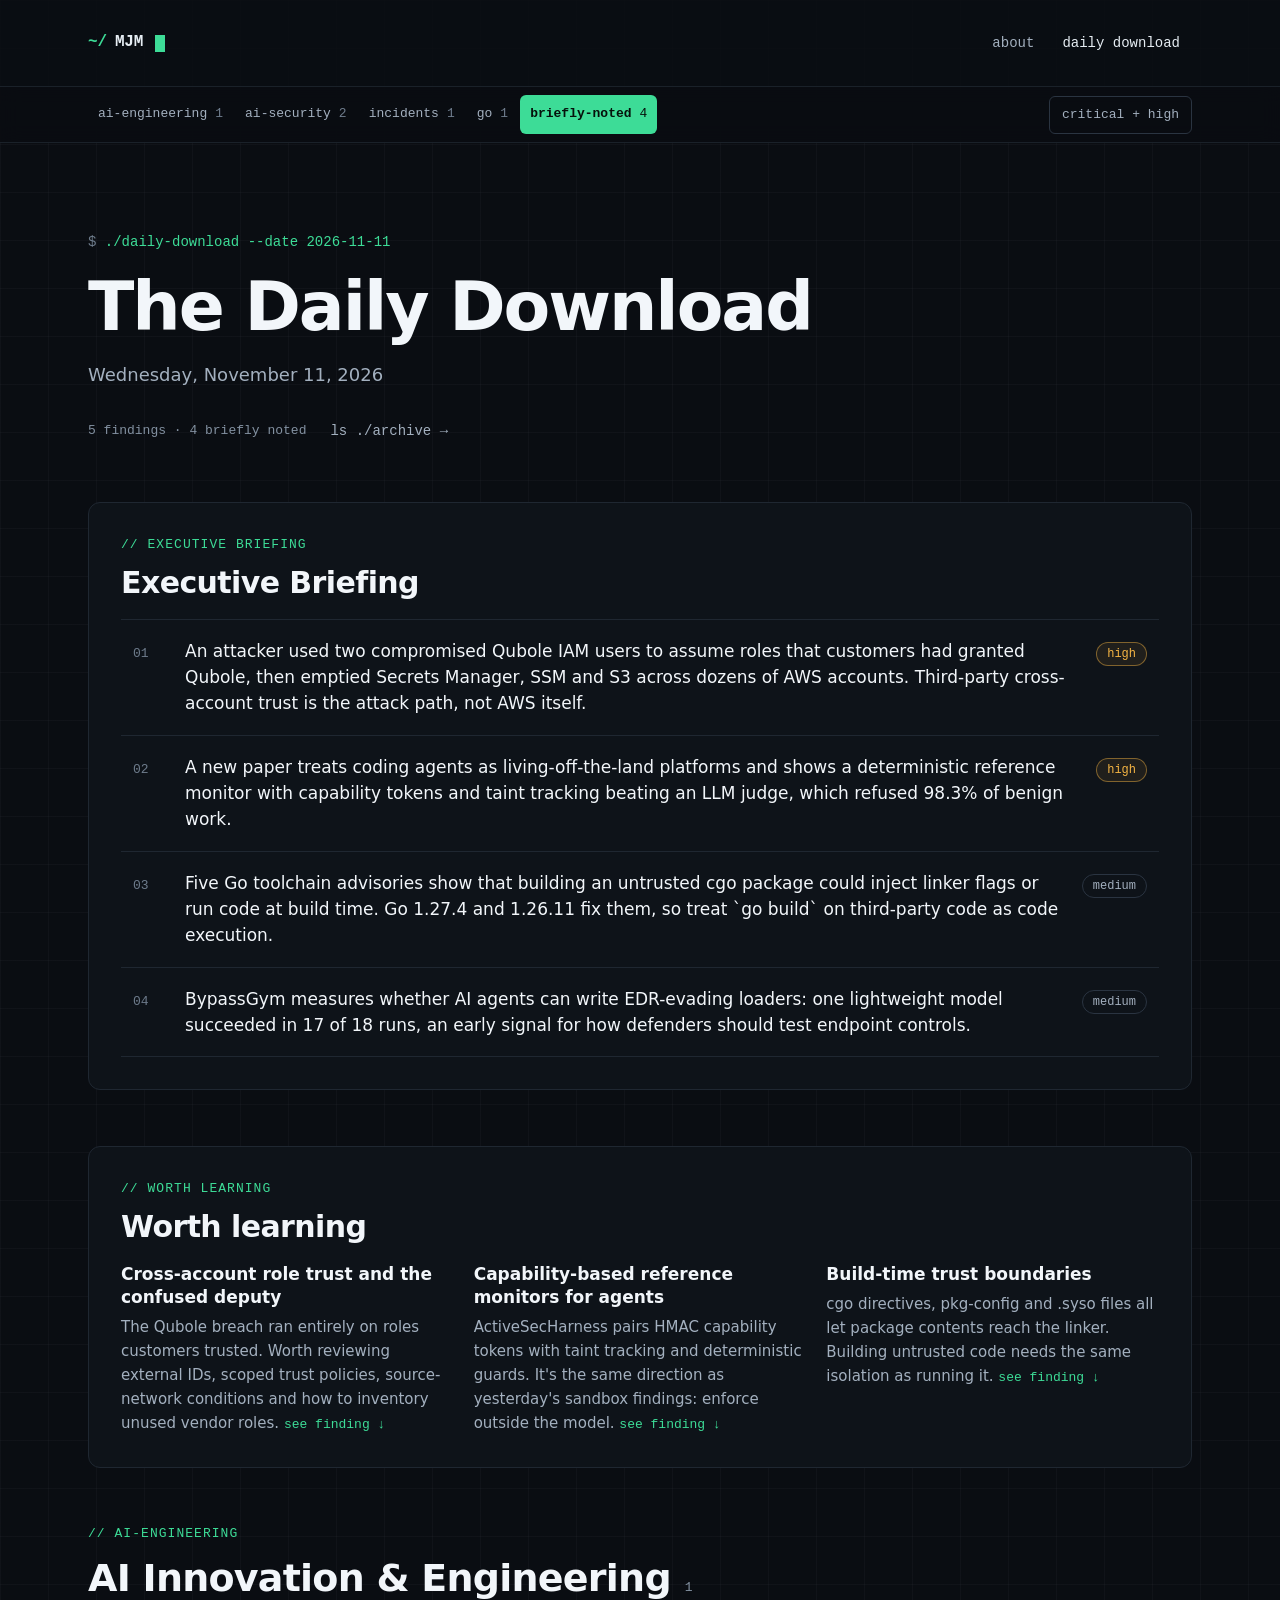
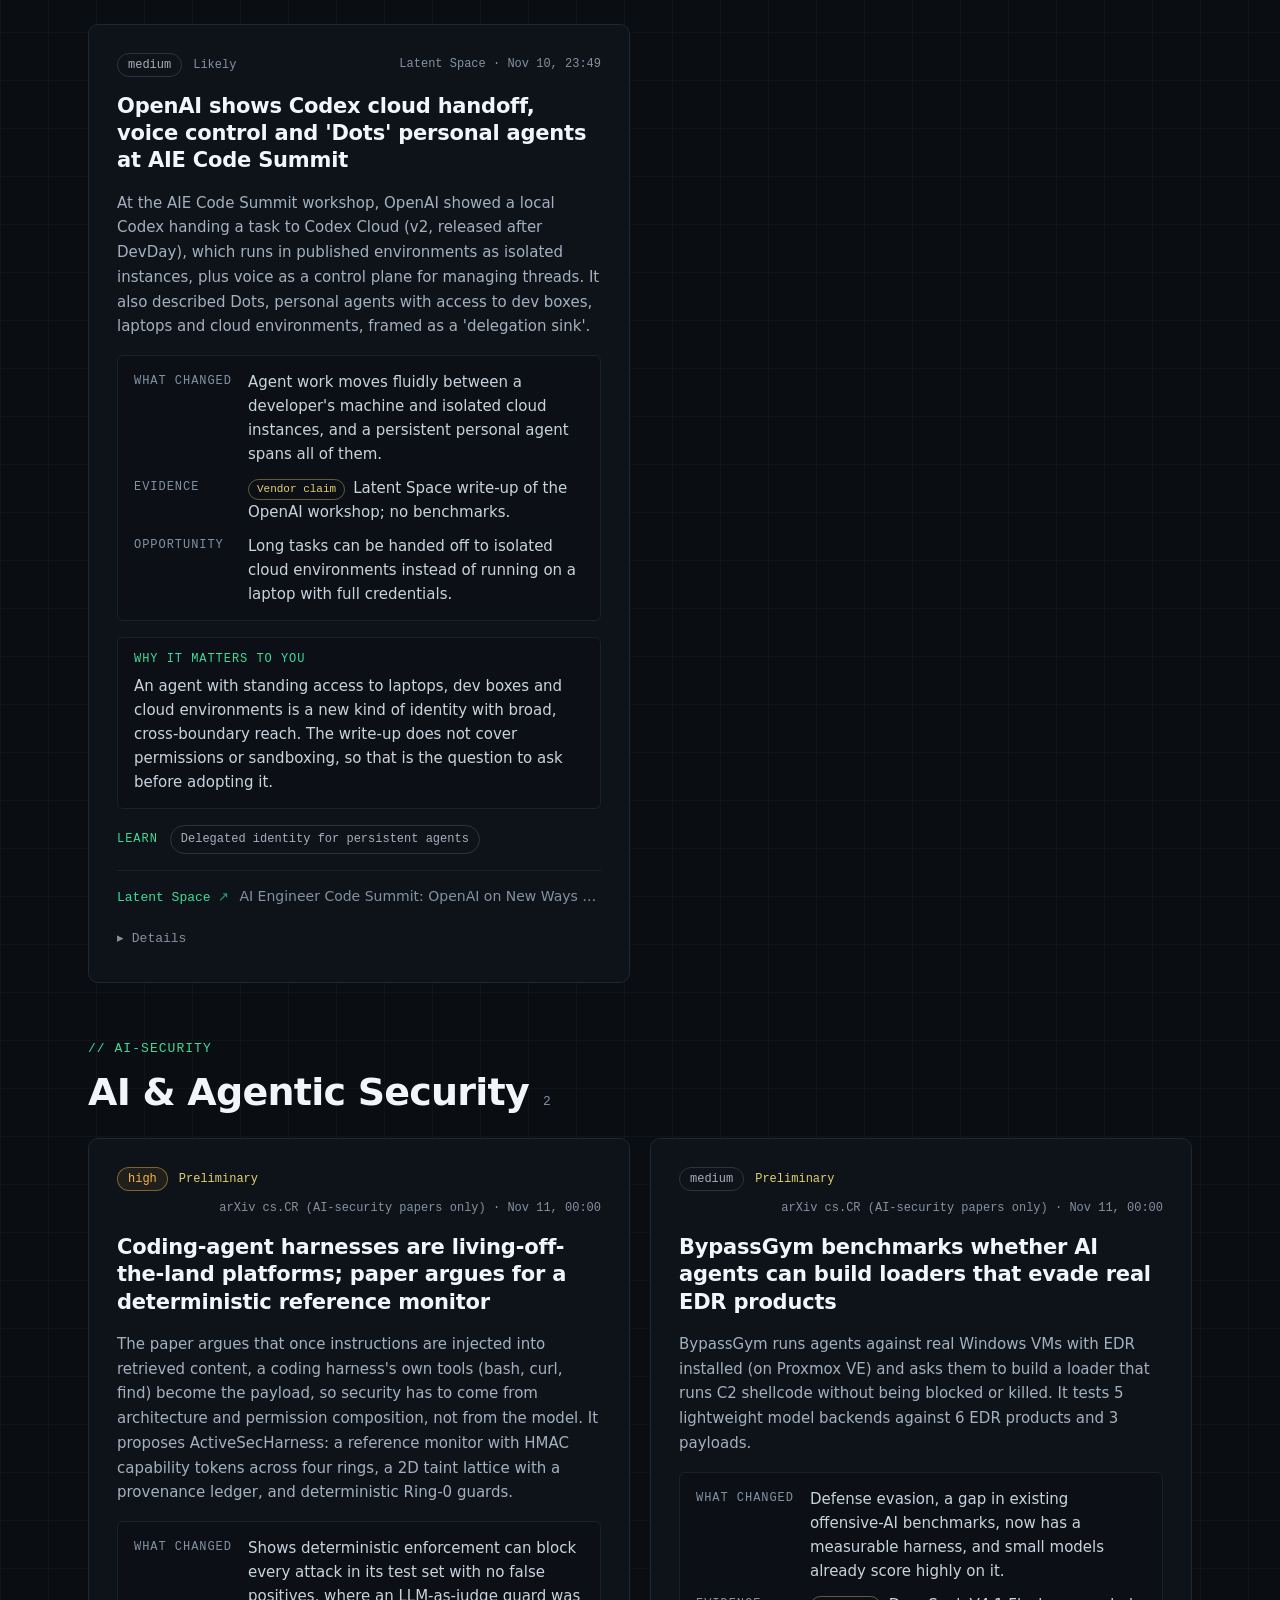
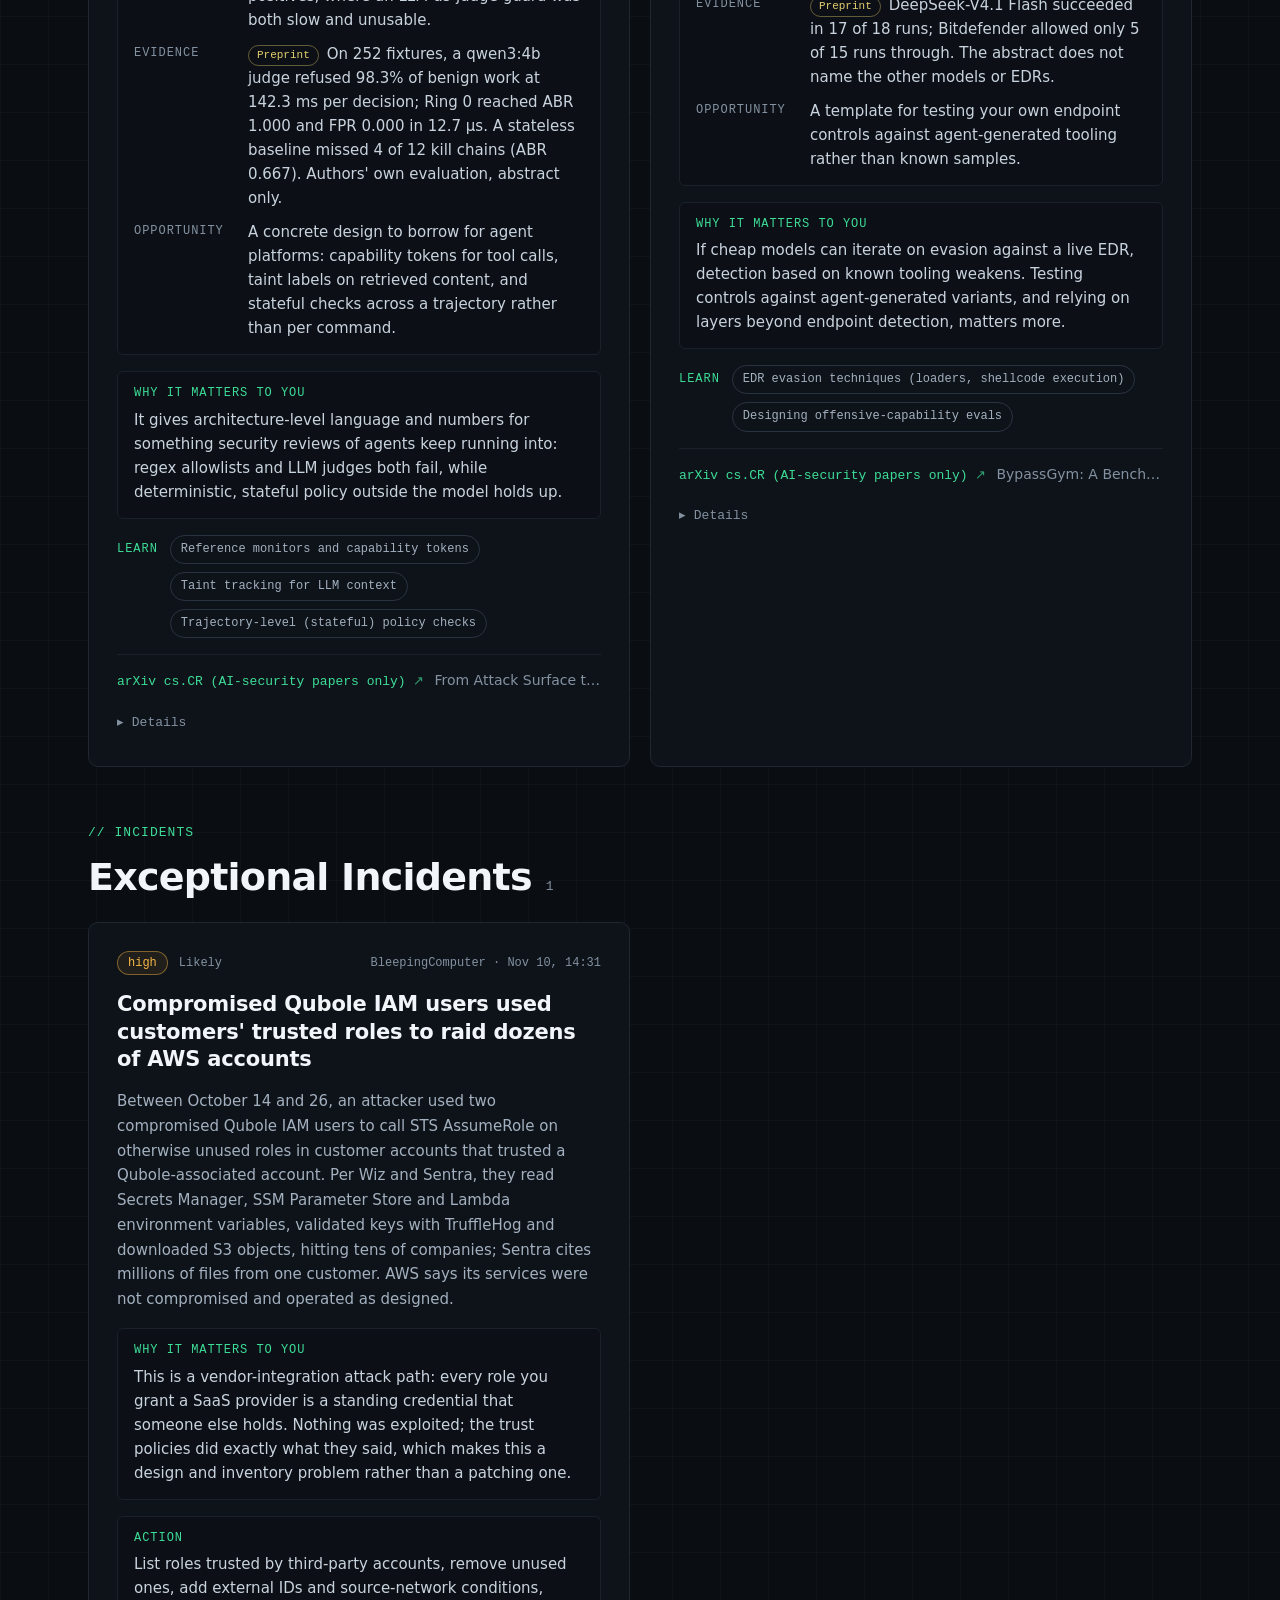
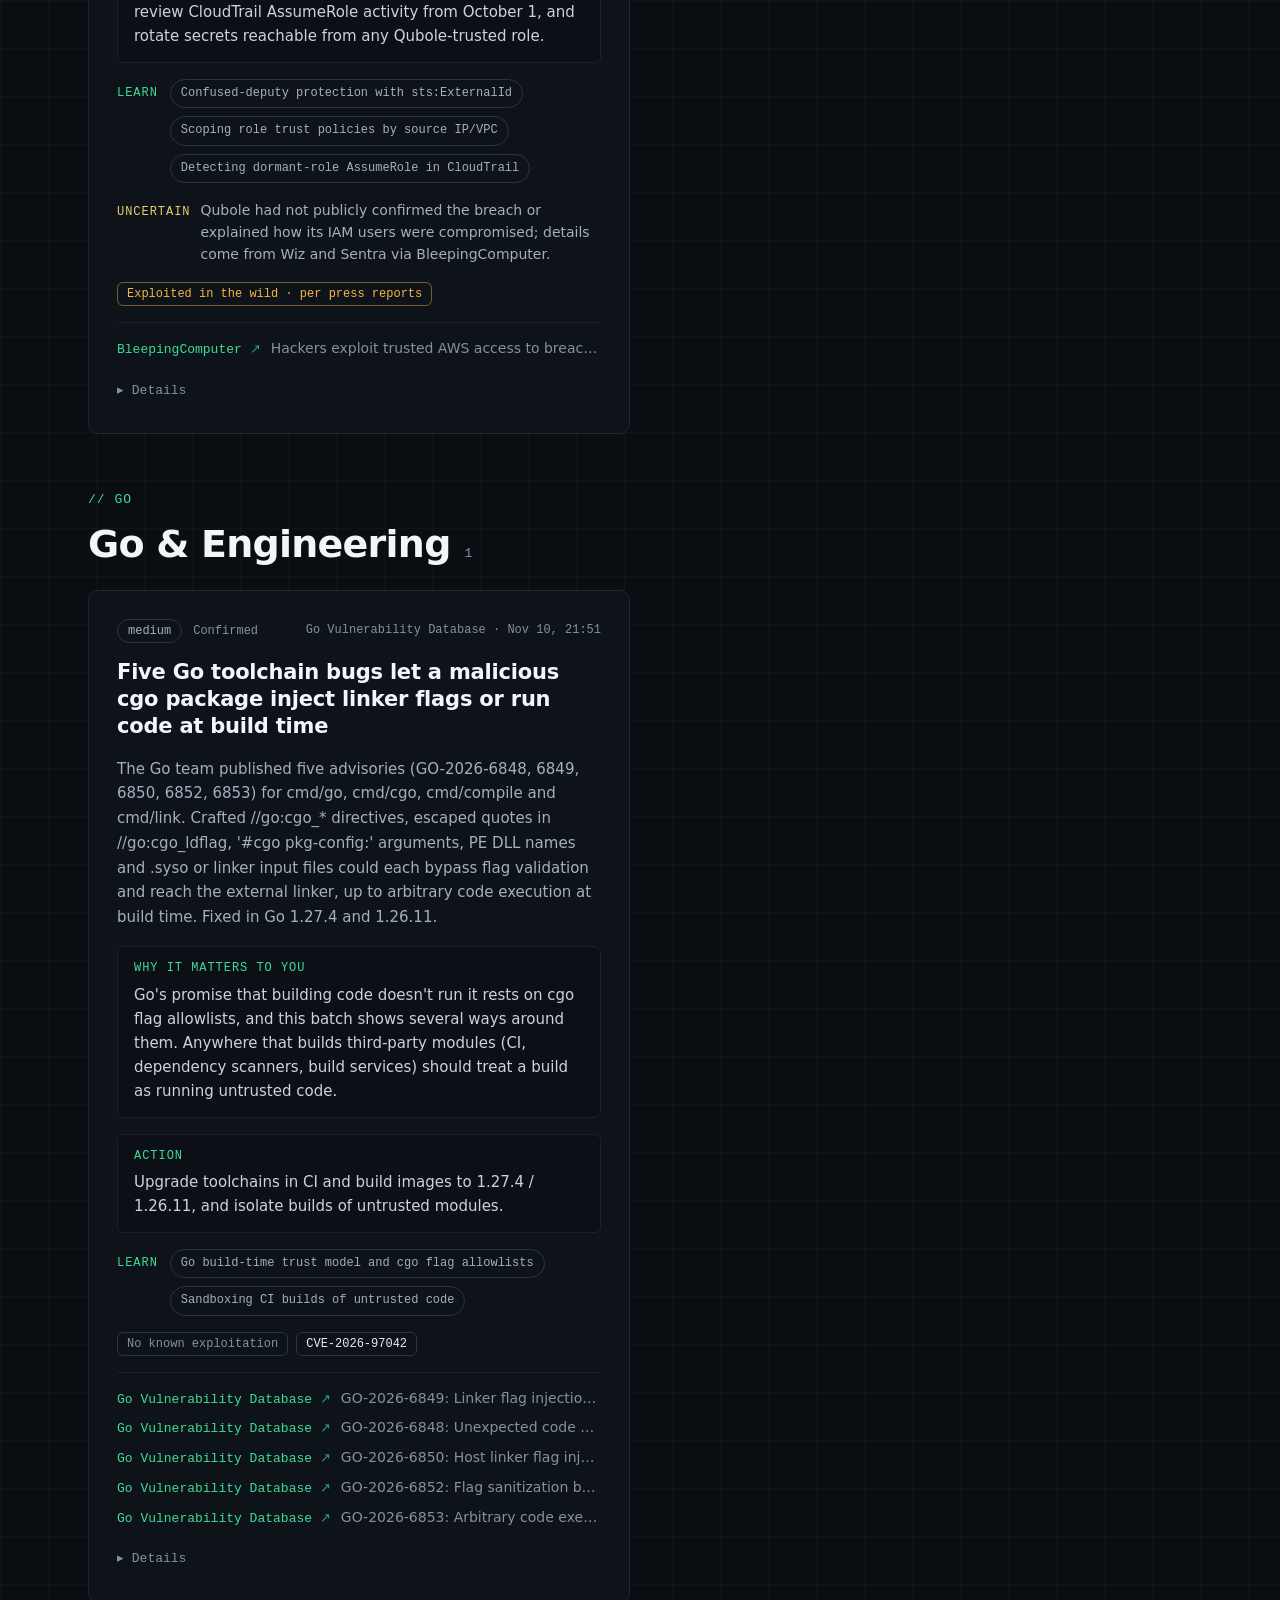
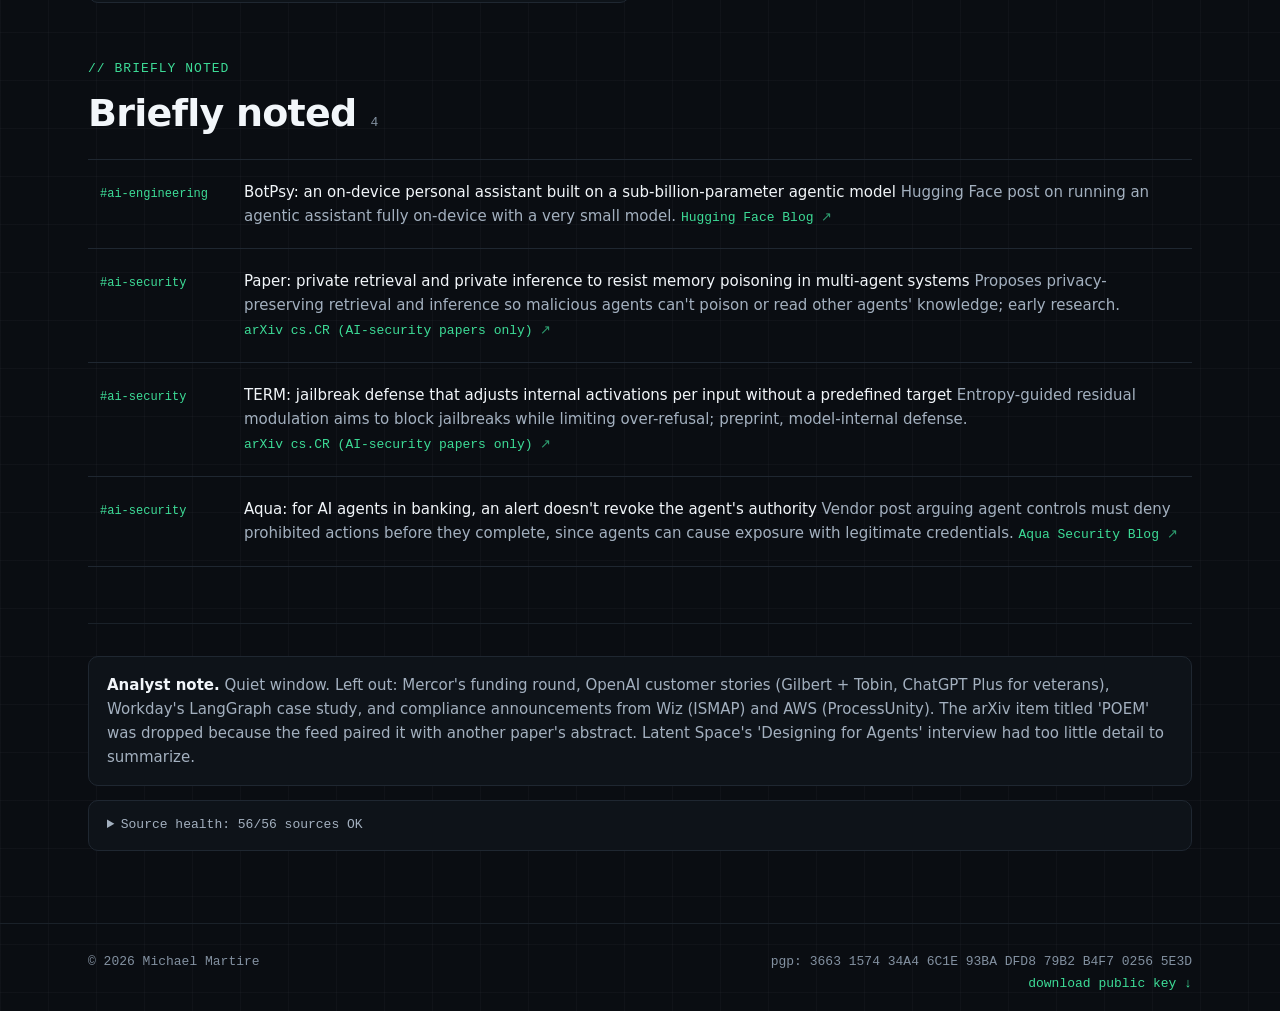
==== commit 14e59e15: "Publish PGP public key and link to it under the fingerprint in every footer Co-Authored-By: Claude O" ====
--- a/daily_download/index.html
+++ b/daily_download/index.html
@@ -330,6 +330,12 @@
   display: flex; flex-wrap: wrap; justify-content: space-between; gap: 12px; padding-block: 28px;
   font-family: var(--font-mono); font-size: 13px; color: var(--text-faint);
 }
+
+/* PGP fingerprint with a download link under it */
+.footer-key { display: flex; flex-direction: column; align-items: flex-end; gap: 2px; }
+.footer-key__link { display: inline-block; padding: 10px 0; margin: -10px 0; color: var(--accent); }
+.footer-key__link:hover { color: var(--accent); text-decoration: underline; text-underline-offset: 3px; }
+@media (max-width: 720px) { .footer-key { align-items: flex-start; } }
 
 /* ---------- Phones ---------- */
 @media (max-width: 720px) {
@@ -490,7 +496,7 @@
   <ul class="links"><li><a href="https://pkg.go.dev/vuln/GO-2026-6849" target="_blank" rel="noopener noreferrer">Go Vulnerability Database</a><span class="link-title">GO-2026-6849: Linker flag injection via cgo_import_dynamic and PE DLL names in cmd/cgo, cmd/compile, and…</span></li><li><a href="https://pkg.go.dev/vuln/GO-2026-6848" target="_blank" rel="noopener noreferrer">Go Vulnerability Database</a><span class="link-title">GO-2026-6848: Unexpected code execution via escaped quotes in //go:cgo_ldflag in cmd/go and cmd/compile</span></li><li><a href="https://pkg.go.dev/vuln/GO-2026-6850" target="_blank" rel="noopener noreferrer">Go Vulnerability Database</a><span class="link-title">GO-2026-6850: Host linker flag injection via //go:cgo_* directives in cmd/compile and cmd/link</span></li><li><a href="https://pkg.go.dev/vuln/GO-2026-6852" target="_blank" rel="noopener noreferrer">Go Vulnerability Database</a><span class="link-title">GO-2026-6852: Flag sanitization bypass via &quot;#cgo pkg-config:&quot; directives in cmd/go</span></li><li><a href="https://pkg.go.dev/vuln/GO-2026-6853" target="_blank" rel="noopener noreferrer">Go Vulnerability Database</a><span class="link-title">GO-2026-6853: Arbitrary code execution via crafted .syso files and cgo linker input files in cmd/go</span></li></ul>
   <details class="more"><summary>Details</summary><dl><dt>Mitigation</dt><dd>Upgrade to Go 1.27.4 or 1.26.11.</dd><dt>Affected (from advisory data)</dt><dd>Go: toolchain</dd><dt>Fixed versions</dt><dd>1.26.11, 1.27.4</dd><dt>Relevance score</dt><dd>31/100 — topics: supply_chain, prevalence +12; category go +4; primary source +8; source priority +4; recent +3</dd></dl></details>
 </article></div></section><section class="section" id="sec-brief"><div class="section-head"><p class="eyebrow">// briefly noted</p><h2 class="section-title">Briefly noted<small>4</small></h2></div><ul class="brief-list"><li class="brief" id="C021" data-priority="low"><span class="tag">#ai-engineering</span><div><b>BotPsy: an on-device personal assistant built on a sub-billion-parameter agentic model</b> <span class="brief-text">Hugging Face post on running an agentic assistant fully on-device with a very small model.</span> <a href="https://huggingface.co/blog/qvac/botpsy" target="_blank" rel="noopener noreferrer">Hugging Face Blog</a></div></li><li class="brief" id="C004" data-priority="low"><span class="tag">#ai-security</span><div><b>Paper: private retrieval and private inference to resist memory poisoning in multi-agent systems</b> <span class="brief-text">Proposes privacy-preserving retrieval and inference so malicious agents can&#x27;t poison or read other agents&#x27; knowledge; early research.</span> <a href="https://arxiv.org/abs/2611.13696" target="_blank" rel="noopener noreferrer">arXiv cs.CR (AI-security papers only)</a></div></li><li class="brief" id="C008" data-priority="low"><span class="tag">#ai-security</span><div><b>TERM: jailbreak defense that adjusts internal activations per input without a predefined target</b> <span class="brief-text">Entropy-guided residual modulation aims to block jailbreaks while limiting over-refusal; preprint, model-internal defense.</span> <a href="https://arxiv.org/abs/2611.13577" target="_blank" rel="noopener noreferrer">arXiv cs.CR (AI-security papers only)</a></div></li><li class="brief" id="C006" data-priority="low"><span class="tag">#ai-security</span><div><b>Aqua: for AI agents in banking, an alert doesn&#x27;t revoke the agent&#x27;s authority</b> <span class="brief-text">Vendor post arguing agent controls must deny prohibited actions before they complete, since agents can cause exposure with legitimate credentials.</span> <a href="https://www.aquasec.com/blog/ai-agent-security-banking-runtime/" target="_blank" rel="noopener noreferrer">Aqua Security Blog</a></div></li></ul></section><section class="footer-notes"><p class="analyst-note"><b>Analyst note.</b> Quiet window. Left out: Mercor&#x27;s funding round, OpenAI customer stories (Gilbert + Tobin, ChatGPT Plus for veterans), Workday&#x27;s LangGraph case study, and compliance announcements from Wiz (ISMAP) and AWS (ProcessUnity). The arXiv item titled &#x27;POEM&#x27; was dropped because the feed paired it with another paper&#x27;s abstract. Latent Space&#x27;s &#x27;Designing for Agents&#x27; interview had too little detail to summarize.</p><details class="health"><summary>Source health: 56/56 sources OK</summary><div class="table-wrap"><table><thead><tr><th>Source</th><th>Status</th><th>Items</th><th>Last success</th></tr></thead><tbody><tr><td>AWS Security Blog</td><td><span class="st st-ok">ok</span></td><td>20</td><td>Nov 11, 08:30</td></tr><tr><td>AWS Security Bulletins</td><td><span class="st st-ok">ok</span></td><td>43</td><td>Nov 11, 08:30</td></tr><tr><td>Anthropic Engineering</td><td><span class="st st-ok">ok</span></td><td>24</td><td>Nov 11, 08:30</td></tr><tr><td>Anthropic News</td><td><span class="st st-ok">ok</span></td><td>22</td><td>Nov 11, 08:30</td></tr><tr><td>Anthropic Research</td><td><span class="st st-ok">ok</span></td><td>23</td><td>Nov 11, 08:30</td></tr><tr><td>Aqua Security Blog</td><td><span class="st st-ok">ok</span></td><td>10</td><td>Nov 11, 08:30</td></tr><tr><td>Artificial Analysis</td><td><span class="st st-ok">ok</span></td><td>12</td><td>Nov 11, 08:30</td></tr><tr><td>BleepingComputer</td><td><span class="st st-ok">ok</span></td><td>15</td><td>Nov 11, 08:30</td></tr><tr><td>CISA Cybersecurity Advisories</td><td><span class="st st-ok">ok</span></td><td>14</td><td>Nov 11, 08:30</td></tr><tr><td>CISA Known Exploited Vulnerabilities</td><td><span class="st st-ok">ok</span></td><td>40</td><td>Nov 11, 08:30</td></tr><tr><td>CISA News (incl. Secure by Design)</td><td><span class="st st-ok">ok</span></td><td>10</td><td>Nov 11, 08:30</td></tr><tr><td>Claude Code Releases</td><td><span class="st st-empty">empty</span></td><td>0</td><td>Nov 11, 08:30</td></tr><tr><td>Cloudflare Blog (security)</td><td><span class="st st-ok">ok</span></td><td>20</td><td>Nov 11, 08:30</td></tr><tr><td>Datadog Security Labs</td><td><span class="st st-ok">ok</span></td><td>30</td><td>Nov 11, 08:30</td></tr><tr><td>Embrace The Red (Johann Rehberger)</td><td><span class="st st-ok">ok</span></td><td>231</td><td>Nov 11, 08:30</td></tr><tr><td>GKE Security Bulletins</td><td><span class="st st-ok">ok</span></td><td>30</td><td>Nov 11, 08:30</td></tr><tr><td>GitHub Advisories (Go ecosystem)</td><td><span class="st st-ok">ok</span></td><td>3</td><td>Nov 11, 08:30</td></tr><tr><td>GitHub Advisory Database (critical/high)</td><td><span class="st st-ok">ok</span></td><td>29</td><td>Nov 11, 08:30</td></tr><tr><td>GitHub Security Lab</td><td><span class="st st-ok">ok</span></td><td>10</td><td>Nov 11, 08:30</td></tr><tr><td>Go Releases (golang/go tags)</td><td><span class="st st-ok">ok</span></td><td>10</td><td>Nov 11, 08:30</td></tr><tr><td>Go Vulnerability Database</td><td><span class="st st-ok">ok</span></td><td>12</td><td>Nov 11, 08:30</td></tr><tr><td>Google Cloud Blog (identity &amp; security)</td><td><span class="st st-ok">ok</span></td><td>20</td><td>Nov 11, 08:30</td></tr><tr><td>Google Cloud Security Bulletins</td><td><span class="st st-ok">ok</span></td><td>30</td><td>Nov 11, 08:30</td></tr><tr><td>Google DeepMind Blog</td><td><span class="st st-ok">ok</span></td><td>100</td><td>Nov 11, 08:30</td></tr><tr><td>Google Online Security Blog</td><td><span class="st st-ok">ok</span></td><td>25</td><td>Nov 11, 08:30</td></tr><tr><td>Google Project Zero</td><td><span class="st st-ok">ok</span></td><td>10</td><td>Nov 11, 08:30</td></tr><tr><td>Google Threat Intelligence (Mandiant)</td><td><span class="st st-ok">ok</span></td><td>20</td><td>Nov 11, 08:30</td></tr><tr><td>Hugging Face Blog</td><td><span class="st st-ok">ok</span></td><td>400</td><td>Nov 11, 08:30</td></tr><tr><td>Hugging Face Daily Papers</td><td><span class="st st-ok">ok</span></td><td>11</td><td>Nov 11, 08:30</td></tr><tr><td>Krebs on Security</td><td><span class="st st-ok">ok</span></td><td>10</td><td>Nov 11, 08:30</td></tr><tr><td>Kubernetes Blog</td><td><span class="st st-ok">ok</span></td><td>50</td><td>Nov 11, 08:30</td></tr><tr><td>Kubernetes Official CVE Feed</td><td><span class="st st-ok">ok</span></td><td>95</td><td>Nov 11, 08:30</td></tr><tr><td>LangChain Blog</td><td><span class="st st-ok">ok</span></td><td>99</td><td>Nov 11, 08:30</td></tr><tr><td>LangGraph Releases</td><td><span class="st st-empty">empty</span></td><td>0</td><td>Nov 11, 08:30</td></tr><tr><td>Latent Space</td><td><span class="st st-ok">ok</span></td><td>20</td><td>Nov 11, 08:30</td></tr><tr><td>MCP Specification Releases</td><td><span class="st st-ok">ok</span></td><td>6</td><td>Nov 11, 08:30</td></tr><tr><td>METR</td><td><span class="st st-ok">ok</span></td><td>102</td><td>Nov 11, 08:30</td></tr><tr><td>MITRE ATLAS (data releases)</td><td><span class="st st-ok">ok</span></td><td>10</td><td>Nov 11, 08:30</td></tr><tr><td>Meta AI Blog</td><td><span class="st st-ok">ok</span></td><td>5</td><td>Nov 11, 08:30</td></tr><tr><td>Model Context Protocol Blog</td><td><span class="st st-ok">ok</span></td><td>28</td><td>Nov 11, 08:30</td></tr><tr><td>Mozilla Security Blog (incl. root store / PKI)</td><td><span class="st st-ok">ok</span></td><td>10</td><td>Nov 11, 08:30</td></tr><tr><td>OWASP GenAI Security Project</td><td><span class="st st-ok">ok</span></td><td>10</td><td>Nov 11, 08:30</td></tr><tr><td>OpenAI Agents SDK Releases</td><td><span class="st st-ok">ok</span></td><td>3</td><td>Nov 11, 08:30</td></tr><tr><td>OpenAI Codex CLI Releases</td><td><span class="st st-empty">empty</span></td><td>0</td><td>Nov 11, 08:30</td></tr><tr><td>OpenAI News &amp; Research</td><td><span class="st st-ok">ok</span></td><td>400</td><td>Nov 11, 08:30</td></tr><tr><td>OpenSSF Blog</td><td><span class="st st-ok">ok</span></td><td>10</td><td>Nov 11, 08:30</td></tr><tr><td>PortSwigger Research</td><td><span class="st st-ok">ok</span></td><td>40</td><td>Nov 11, 08:30</td></tr><tr><td>Qwen (open-weight models)</td><td><span class="st st-ok">ok</span></td><td>44</td><td>Nov 11, 08:30</td></tr><tr><td>Simon Willison</td><td><span class="st st-ok">ok</span></td><td>15</td><td>Nov 11, 08:30</td></tr><tr><td>Snyk Labs</td><td><span class="st st-ok">ok</span></td><td>5</td><td>Nov 11, 08:30</td></tr><tr><td>The Go Blog</td><td><span class="st st-ok">ok</span></td><td>10</td><td>Nov 11, 08:30</td></tr><tr><td>The Record</td><td><span class="st st-ok">ok</span></td><td>5</td><td>Nov 11, 08:30</td></tr><tr><td>Trail of Bits</td><td><span class="st st-ok">ok</span></td><td>20</td><td>Nov 11, 08:30</td></tr><tr><td>Wiz Blog &amp; Research</td><td><span class="st st-ok">ok</span></td><td>400</td><td>Nov 11, 08:30</td></tr><tr><td>arXiv cs.CR (AI-security papers only)</td><td><span class="st st-ok">ok</span></td><td>24</td><td>Nov 11, 08:30</td></tr><tr><td>vLLM Releases</td><td><span class="st st-ok">ok</span></td><td>3</td><td>Nov 11, 08:30</td></tr></tbody></table></div></details></section></div></main>
-<footer class="site-footer"><div class="container"><span>© 2026 Michael Martire</span><span>pgp: 3663 1574 34A4 6C1E 93BA DFD8 79B2 B4F7 0256 5E3D</span></div></footer>
+<footer class="site-footer"><div class="container"><span>© 2026 Michael Martire</span><div class="footer-key"><span>pgp: 3663 1574 34A4 6C1E 93BA DFD8 79B2 B4F7 0256 5E3D</span><a class="footer-key__link" href="../pgp.asc" download="michael-martire-pgp.asc">download public key ↓</a></div></div></footer>
 <script>
 (function () {
   "use strict";
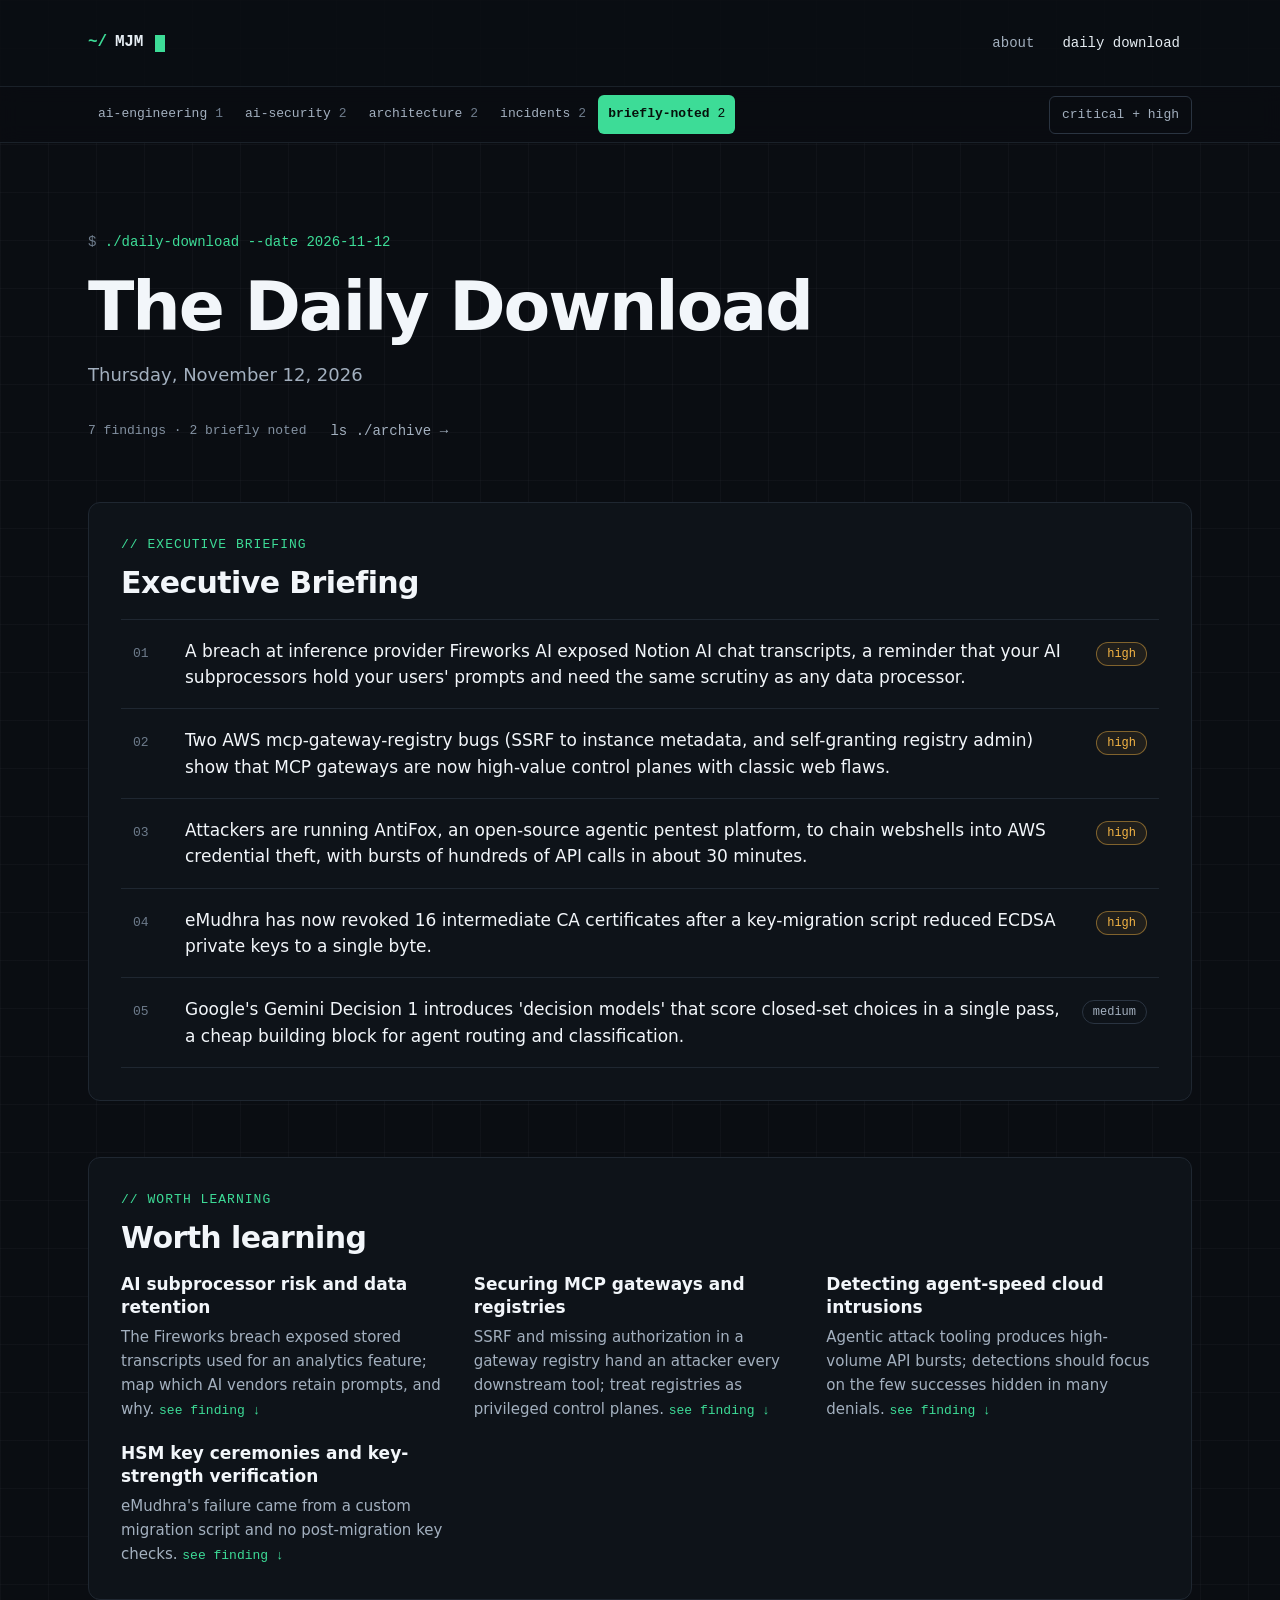
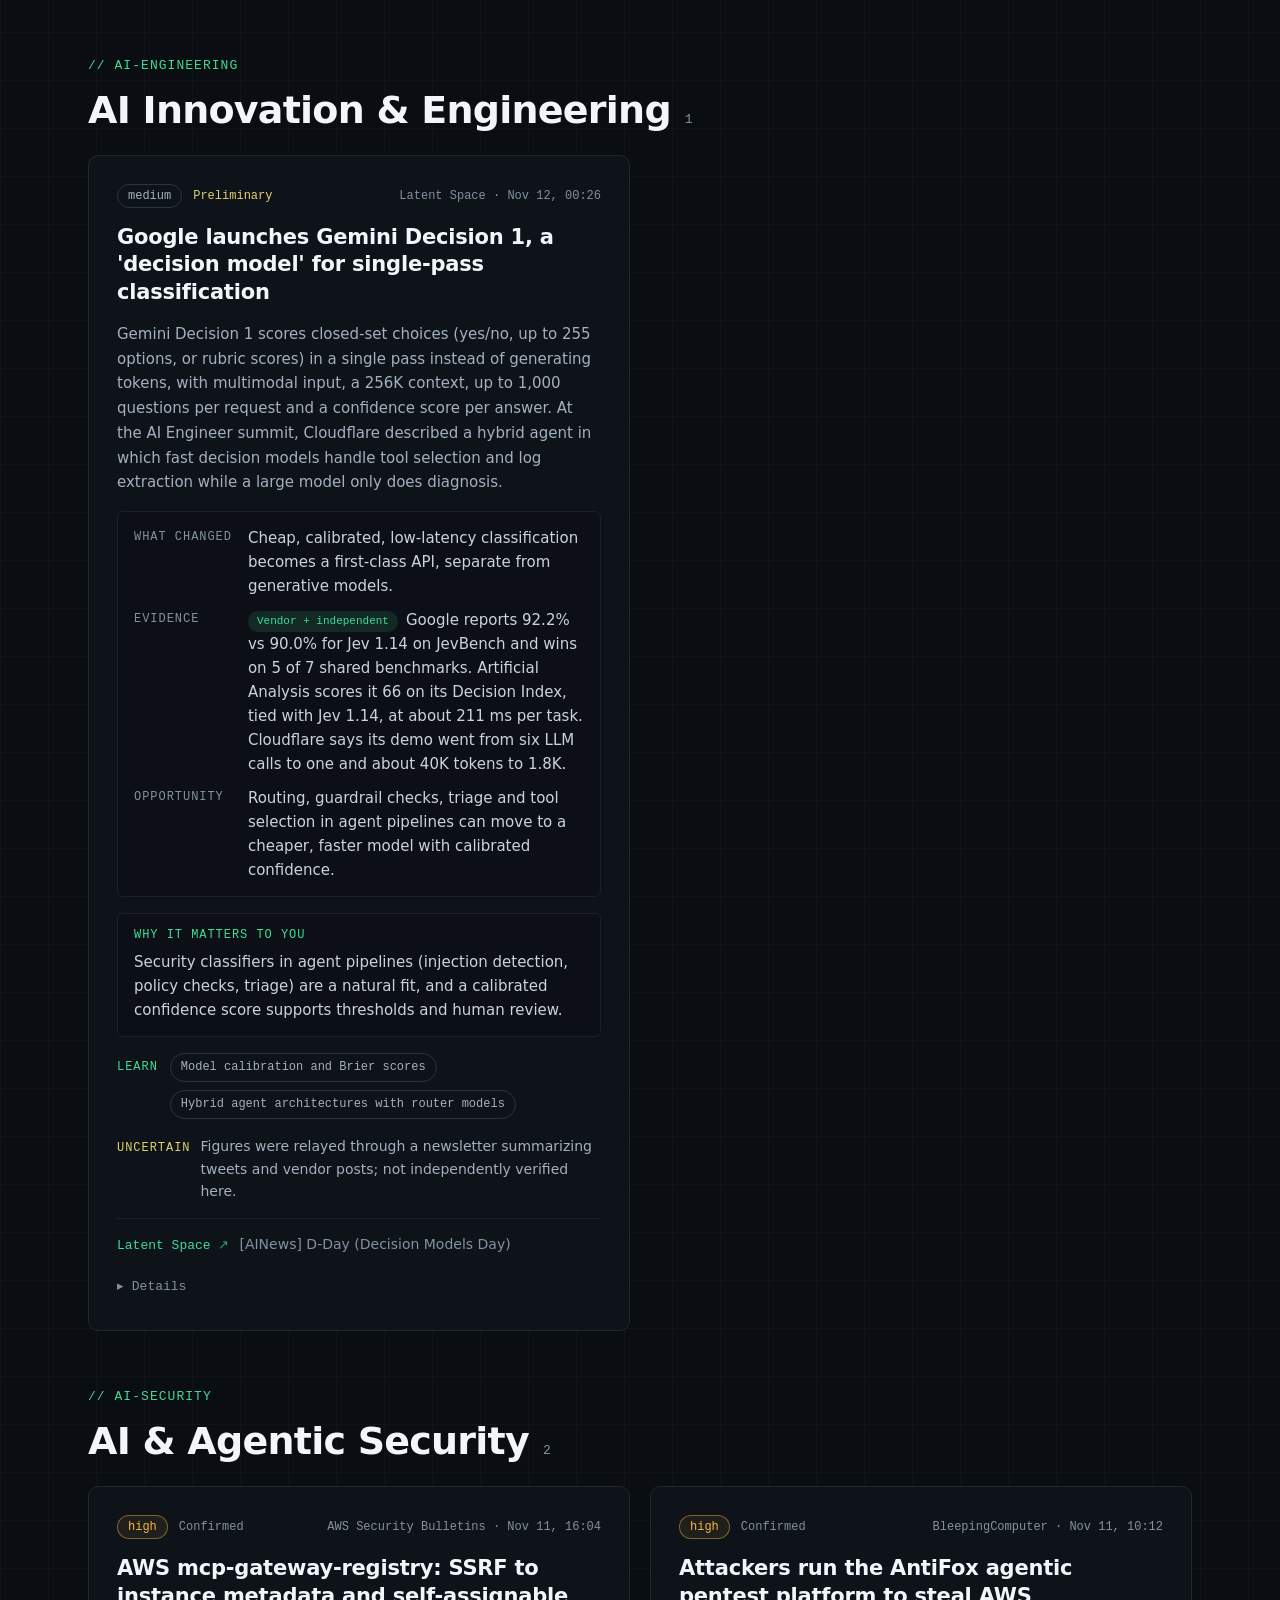
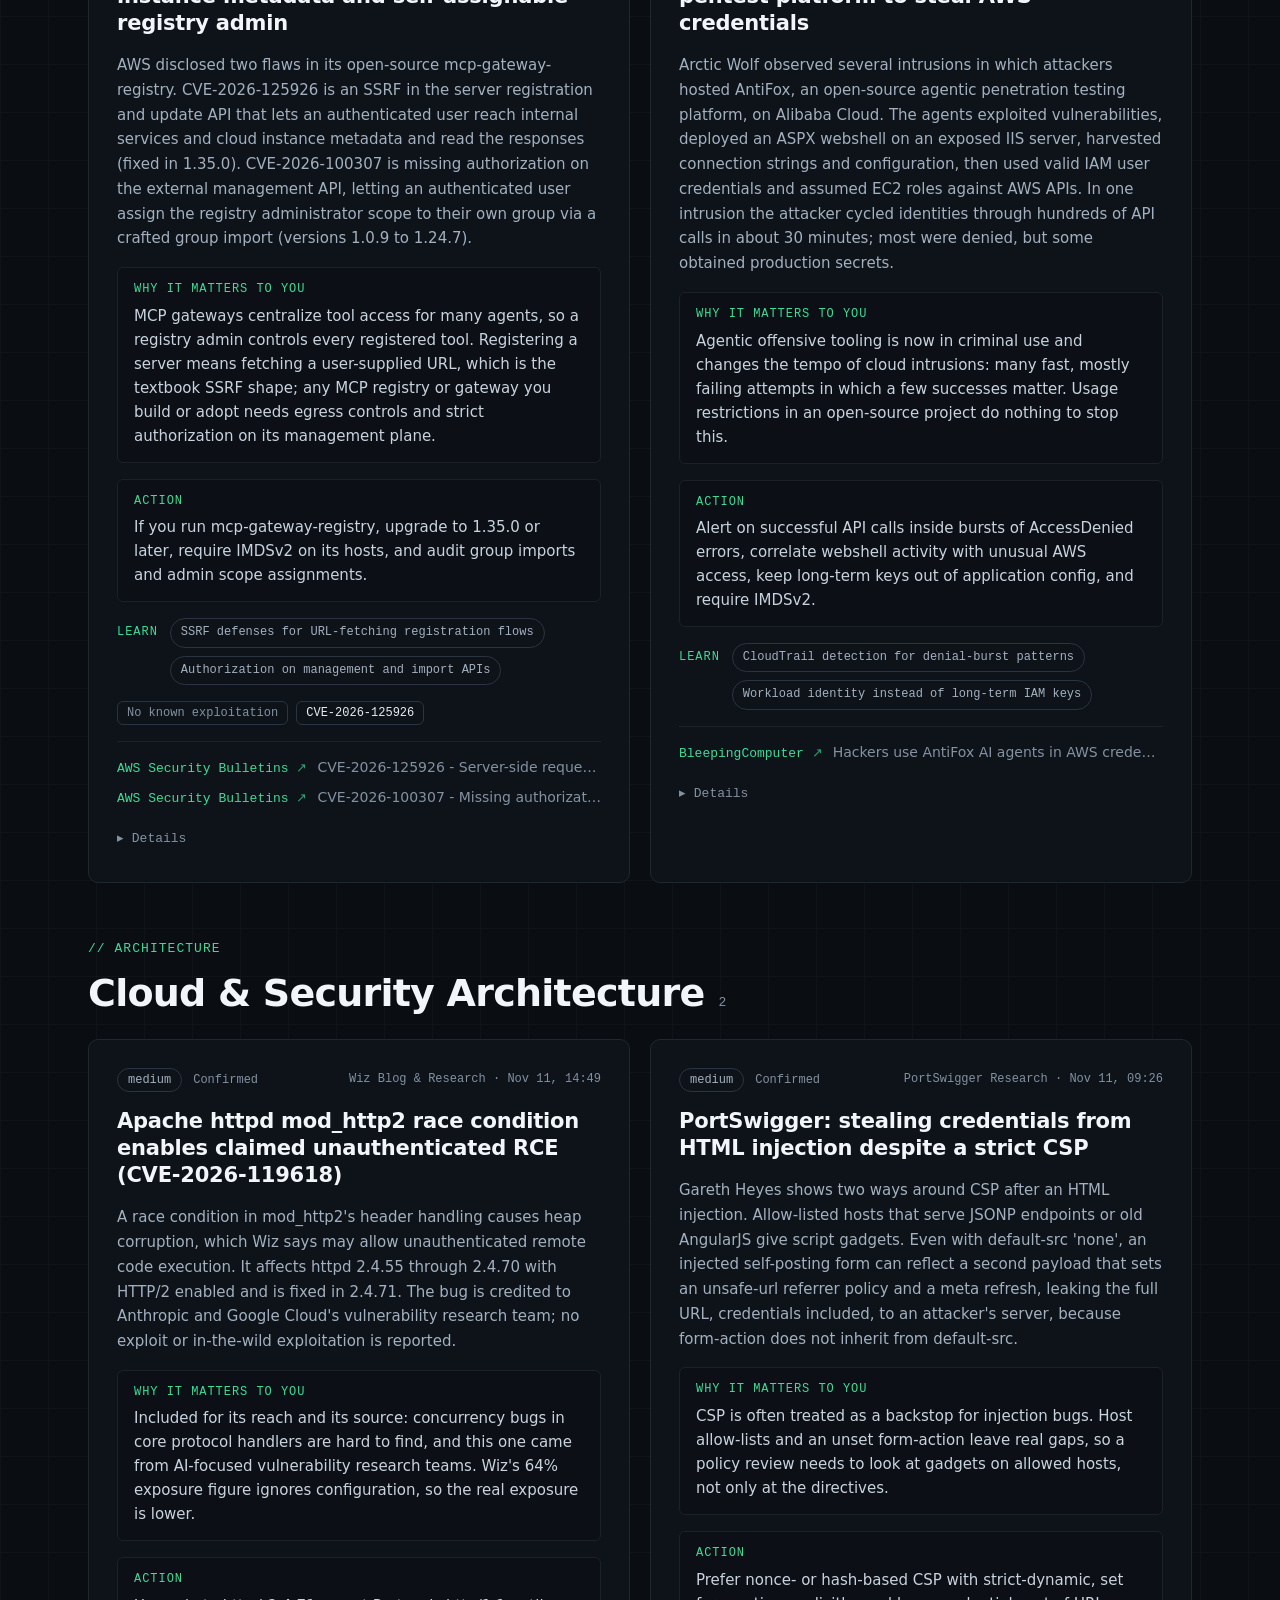
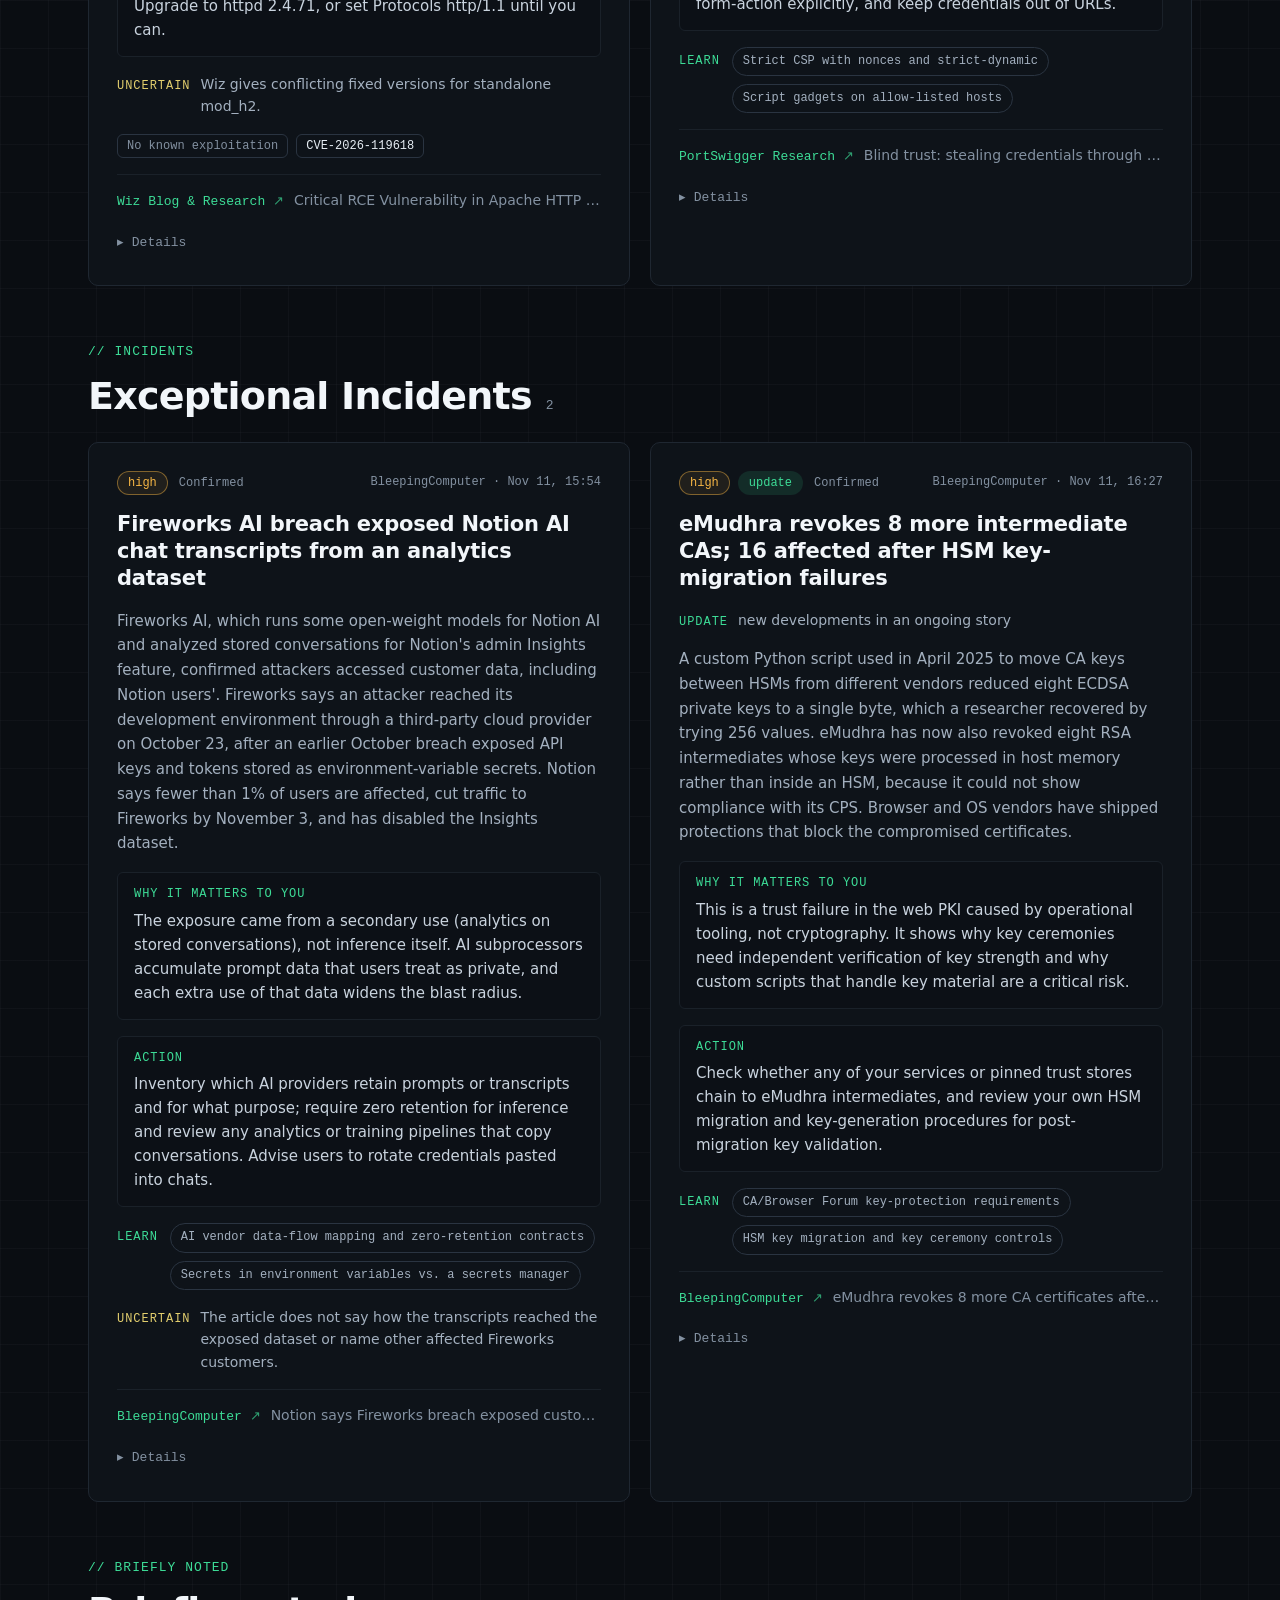
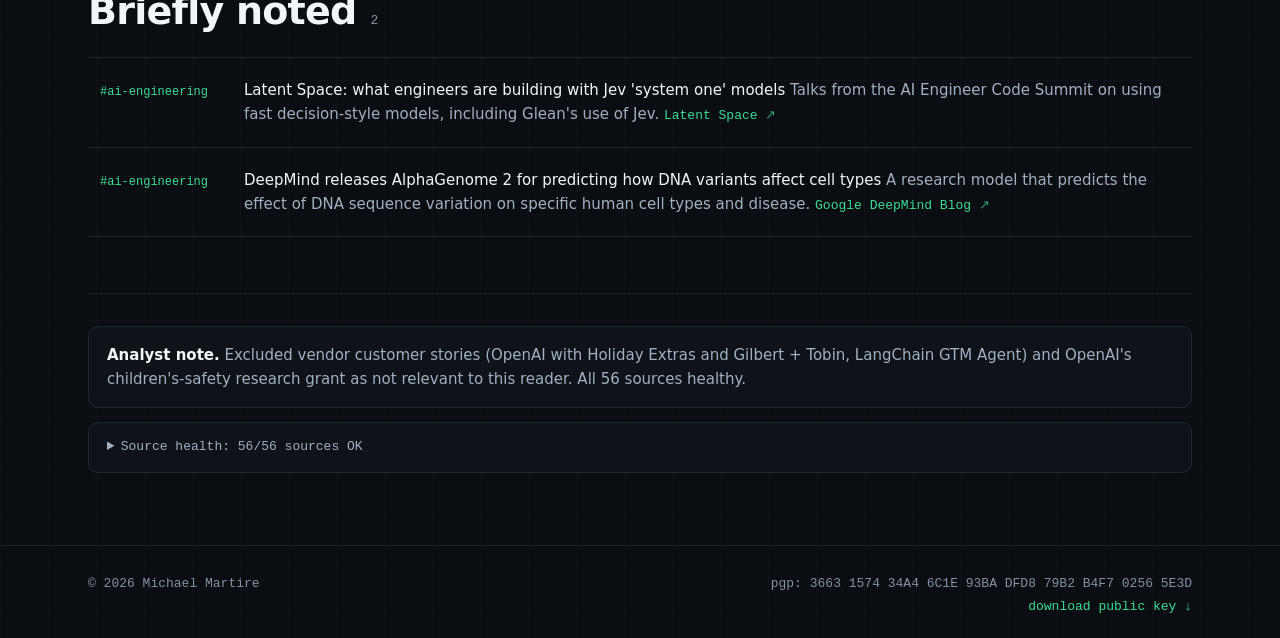
==== commit 7263cc2e: "Daily Download: 2026-11-12" ====
--- a/daily_download/index.html
+++ b/daily_download/index.html
@@ -6,8 +6,8 @@
 <meta http-equiv="Content-Security-Policy" content="default-src 'none'; style-src 'unsafe-inline' https://fonts.googleapis.com; font-src https://fonts.gstatic.com; script-src 'unsafe-inline'; img-src data:; base-uri 'none'; form-action 'none'">
 <meta name="referrer" content="no-referrer">
 <meta name="theme-color" content="#0A0D12">
-<title>The Daily Download · 2026-11-11</title>
-<meta name="description" content="An attacker used two compromised Qubole IAM users to assume roles that customers had granted Qubole, then emptied Secrets Manager, SSM and S3 across dozens of AWS accounts. Third-party cross-account trust is the attack path, not AWS itself.">
+<title>The Daily Download · 2026-11-12</title>
+<meta name="description" content="A breach at inference provider Fireworks AI exposed Notion AI chat transcripts, a reminder that your AI subprocessors hold your users&#x27; prompts and need the same scrutiny as any data processor.">
 <link rel="icon" type="image/svg+xml" href="data:image/svg+xml,%3Csvg xmlns=%22http://www.w3.org/2000/svg%22 viewBox=%220 0 64 64%22 role=%22img%22 aria-label=%22The Daily Download%22%3E%3Crect width=%2264%22 height=%2264%22 rx=%2212%22 fill=%22%230A0D12%22/%3E%3Ctext x=%228%22 y=%2242%22 font-family=%22JetBrains Mono, ui-monospace, monospace%22 font-size=%2226%22 font-weight=%22600%22 fill=%22%233DDC97%22%3E~/%3C/text%3E%3Crect x=%2244%22 y=%2220%22 width=%2210%22 height=%2226%22 fill=%22%233DDC97%22/%3E%3C/svg%3E">
 <link rel="preconnect" href="https://fonts.googleapis.com">
 <link rel="preconnect" href="https://fonts.gstatic.com" crossorigin>
@@ -320,8 +320,7 @@
 .archive-list { list-style: none; margin: 0; padding: 0; border-top: 1px solid var(--line-card); }
 .archive-row { display: flex; flex-wrap: wrap; align-items: baseline; gap: 8px 24px; padding: 24px 12px; border-bottom: 1px solid var(--line-card); }
 .archive-row:hover { background: var(--surface-hover); }
-.archive-row__date { width: 110px; font-family: var(--font-mono); font-size: 13px; color: var(--text-faint); }
-.archive-row__title { flex: 1 1 300px; font-size: 17px; font-weight: 500; color: var(--text-strong); }
+.archive-row__date { flex: 1 1 auto; font-family: var(--font-mono); font-size: 15px; font-weight: 500; color: var(--text-strong); }
 .archive-row__count { font-family: var(--font-mono); font-size: 12px; color: var(--accent); }
 
 /* ---------- Site footer ---------- */
@@ -400,102 +399,140 @@
 <a class="skip-link" href="#main">Skip to content</a>
 
 <header class="site-header"><nav class="container site-nav" aria-label="Primary"><a class="logo" href="../" aria-label="Home"><span class="logo__prefix">~/</span>MJM<span class="cursor" aria-hidden="true"></span></a><ul class="site-nav__links"><li><a class="site-nav__link" href="../#about">about</a></li><li><a class="site-nav__link" href="../daily_download/" aria-current="page">daily download</a></li></ul></nav></header>
-<div class="subbar"><div class="container subbar-inner"><span class="subbar-label">sections</span><nav class="nav" id="section-nav" aria-label="Briefing sections"><a href="#sec-ai-engineering">ai-engineering<b>1</b></a><a href="#sec-ai-security">ai-security<b>2</b></a><a href="#sec-incidents">incidents<b>1</b></a><a href="#sec-go">go<b>1</b></a><a href="#sec-brief">briefly-noted<b>4</b></a></nav><div class="tools"><button type="button" class="tool" id="filter-toggle" aria-pressed="false" title="Show only critical and high priority">critical + high</button><button type="button" class="tool nav-toggle" id="nav-toggle" aria-expanded="false" aria-controls="section-nav" aria-label="Sections menu" title="Sections"><span class="bars" aria-hidden="true"><span></span><span></span><span></span></span></button></div></div></div><main id="main"><section class="container hero" id="top" aria-labelledby="dd-title"><p class="prompt"><span class="prompt__sym">$</span> ./daily-download --date 2026-11-11</p><h1 id="dd-title" class="hero__title">The Daily Download</h1><p class="hero__date">Wednesday, November 11, 2026</p><div class="hero__meta"><span class="hero__stats">5 findings · 4 briefly noted</span><a class="text-link" href="archive/">ls ./archive →</a></div></section><div class="container wrap"><section class="panel executive" id="executive"><div class="panel-head"><p class="eyebrow">// executive briefing</p><h2 class="panel-title">Executive Briefing</h2></div><ol><li class="exec-high"><a class="exec-item" href="#C001"><span class="num">01</span><span class="exec-text">An attacker used two compromised Qubole IAM users to assume roles that customers had granted Qubole, then emptied Secrets Manager, SSM and S3 across dozens of AWS accounts. Third-party cross-account trust is the attack path, not AWS itself.</span><span class="pill pill-high">high</span></a></li><li class="exec-high"><a class="exec-item" href="#C005"><span class="num">02</span><span class="exec-text">A new paper treats coding agents as living-off-the-land platforms and shows a deterministic reference monitor with capability tokens and taint tracking beating an LLM judge, which refused 98.3% of benign work.</span><span class="pill pill-high">high</span></a></li><li class="exec-medium"><a class="exec-item" href="#C010"><span class="num">03</span><span class="exec-text">Five Go toolchain advisories show that building an untrusted cgo package could inject linker flags or run code at build time. Go 1.27.4 and 1.26.11 fix them, so treat `go build` on third-party code as code execution.</span><span class="pill pill-medium">medium</span></a></li><li class="exec-medium"><a class="exec-item" href="#C003"><span class="num">04</span><span class="exec-text">BypassGym measures whether AI agents can write EDR-evading loaders: one lightweight model succeeded in 17 of 18 runs, an early signal for how defenders should test endpoint controls.</span><span class="pill pill-medium">medium</span></a></li></ol></section><section class="panel learning" id="learning"><div class="panel-head"><p class="eyebrow">// worth learning</p><h2 class="panel-title">Worth learning</h2></div><ul><li><b>Cross-account role trust and the confused deputy</b><p>The Qubole breach ran entirely on roles customers trusted. Worth reviewing external IDs, scoped trust policies, source-network conditions and how to inventory unused vendor roles. <a href="#C001">see finding ↓</a></p></li><li><b>Capability-based reference monitors for agents</b><p>ActiveSecHarness pairs HMAC capability tokens with taint tracking and deterministic guards. It&#x27;s the same direction as yesterday&#x27;s sandbox findings: enforce outside the model. <a href="#C005">see finding ↓</a></p></li><li><b>Build-time trust boundaries</b><p>cgo directives, pkg-config and .syso files all let package contents reach the linker. Building untrusted code needs the same isolation as running it. <a href="#C010">see finding ↓</a></p></li></ul></section><section class="section" id="sec-ai-engineering"><div class="section-head"><p class="eyebrow">// ai-engineering</p><h2 class="section-title">AI Innovation &amp; Engineering<small>1</small></h2></div><div class="grid">
-<article class="card prio-medium" id="C014" data-priority="medium">
-  <header class="card-head">
-    <span class="pill pill-medium">medium</span>
-    
-    <span class="conf conf-likely">Likely</span>
-    <span class="meta">Latent Space · Nov 10, 23:49</span>
-  </header>
-  <h3>OpenAI shows Codex cloud handoff, voice control and &#x27;Dots&#x27; personal agents at AIE Code Summit</h3>
-  
-  <p class="summary">At the AIE Code Summit workshop, OpenAI showed a local Codex handing a task to Codex Cloud (v2, released after DevDay), which runs in published environments as isolated instances, plus voice as a control plane for managing threads. It also described Dots, personal agents with access to dev boxes, laptops and cloud environments, framed as a &#x27;delegation sink&#x27;.</p>
-  <dl class="capability"><dt>What changed</dt><dd>Agent work moves fluidly between a developer&#x27;s machine and isolated cloud instances, and a persistent personal agent spans all of them.</dd><dt>Evidence</dt><dd><span class="ev ev-vendor-claim">Vendor claim</span>Latent Space write-up of the OpenAI workshop; no benchmarks.</dd><dt>Opportunity</dt><dd>Long tasks can be handed off to isolated cloud environments instead of running on a laptop with full credentials.</dd></dl>
-  <div class="block block-why"><h4>Why it matters to you</h4><p>An agent with standing access to laptops, dev boxes and cloud environments is a new kind of identity with broad, cross-boundary reach. The write-up does not cover permissions or sandboxing, so that is the question to ask before adopting it.</p></div>
-  
-  <div class="learn"><span>Learn</span><ul><li>Delegated identity for persistent agents</li></ul></div>
-  
-  <div class="chips"></div>
-  <ul class="links"><li><a href="https://latent.space/p/codex-work/" target="_blank" rel="noopener noreferrer">Latent Space</a><span class="link-title">AI Engineer Code Summit: OpenAI on New Ways of Working With Codex</span></li></ul>
-  <details class="more"><summary>Details</summary><dl><dt>Relevance score</dt><dd>28/100 — topics: ai_engineering +14; category ai-engineering +14; established source +5; source priority +2; original research / analysis +8; recent +3; noise: marketing -18</dd></dl></details>
-</article></div></section><section class="section" id="sec-ai-security"><div class="section-head"><p class="eyebrow">// ai-security</p><h2 class="section-title">AI &amp; Agentic Security<small>2</small></h2></div><div class="grid">
-<article class="card prio-high" id="C005" data-priority="high">
-  <header class="card-head">
-    <span class="pill pill-high">high</span>
-    
-    <span class="conf conf-preliminary">Preliminary</span>
-    <span class="meta">arXiv cs.CR (AI-security papers only) · Nov 11, 00:00</span>
-  </header>
-  <h3>Coding-agent harnesses are living-off-the-land platforms; paper argues for a deterministic reference monitor</h3>
-  
-  <p class="summary">The paper argues that once instructions are injected into retrieved content, a coding harness&#x27;s own tools (bash, curl, find) become the payload, so security has to come from architecture and permission composition, not from the model. It proposes ActiveSecHarness: a reference monitor with HMAC capability tokens across four rings, a 2D taint lattice with a provenance ledger, and deterministic Ring-0 guards.</p>
-  <dl class="capability"><dt>What changed</dt><dd>Shows deterministic enforcement can block every attack in its test set with no false positives, where an LLM-as-judge guard was both slow and unusable.</dd><dt>Evidence</dt><dd><span class="ev ev-preprint">Preprint</span>On 252 fixtures, a qwen3:4b judge refused 98.3% of benign work at 142.3 ms per decision; Ring 0 reached ABR 1.000 and FPR 0.000 in 12.7 μs. A stateless baseline missed 4 of 12 kill chains (ABR 0.667). Authors&#x27; own evaluation, abstract only.</dd><dt>Opportunity</dt><dd>A concrete design to borrow for agent platforms: capability tokens for tool calls, taint labels on retrieved content, and stateful checks across a trajectory rather than per command.</dd></dl>
-  <div class="block block-why"><h4>Why it matters to you</h4><p>It gives architecture-level language and numbers for something security reviews of agents keep running into: regex allowlists and LLM judges both fail, while deterministic, stateful policy outside the model holds up.</p></div>
-  
-  <div class="learn"><span>Learn</span><ul><li>Reference monitors and capability tokens</li><li>Taint tracking for LLM context</li><li>Trajectory-level (stateful) policy checks</li></ul></div>
-  
-  <div class="chips"></div>
-  <ul class="links"><li><a href="https://arxiv.org/abs/2611.13960" target="_blank" rel="noopener noreferrer">arXiv cs.CR (AI-security papers only)</a><span class="link-title">From Attack Surface to Defense Architecture: Compositional Security for Agentic Coding Harnesses</span></li></ul>
-  <details class="more"><summary>Details</summary><dl><dt>Relevance score</dt><dd>47/100 — topics: ai_engineering, ai_security +30; category ai-security +14; community source +0; recent +3</dd></dl></details>
-</article>
-<article class="card prio-medium" id="C003" data-priority="medium">
+<div class="subbar"><div class="container subbar-inner"><span class="subbar-label">sections</span><nav class="nav" id="section-nav" aria-label="Briefing sections"><a href="#sec-ai-engineering">ai-engineering<b>1</b></a><a href="#sec-ai-security">ai-security<b>2</b></a><a href="#sec-architecture">architecture<b>2</b></a><a href="#sec-incidents">incidents<b>2</b></a><a href="#sec-brief">briefly-noted<b>2</b></a></nav><div class="tools"><button type="button" class="tool" id="filter-toggle" aria-pressed="false" title="Show only critical and high priority">critical + high</button><button type="button" class="tool nav-toggle" id="nav-toggle" aria-expanded="false" aria-controls="section-nav" aria-label="Sections menu" title="Sections"><span class="bars" aria-hidden="true"><span></span><span></span><span></span></span></button></div></div></div><main id="main"><section class="container hero" id="top" aria-labelledby="dd-title"><p class="prompt"><span class="prompt__sym">$</span> ./daily-download --date 2026-11-12</p><h1 id="dd-title" class="hero__title">The Daily Download</h1><p class="hero__date">Thursday, November 12, 2026</p><div class="hero__meta"><span class="hero__stats">7 findings · 2 briefly noted</span><a class="text-link" href="archive/">ls ./archive →</a></div></section><div class="container wrap"><section class="panel executive" id="executive"><div class="panel-head"><p class="eyebrow">// executive briefing</p><h2 class="panel-title">Executive Briefing</h2></div><ol><li class="exec-high"><a class="exec-item" href="#C001"><span class="num">01</span><span class="exec-text">A breach at inference provider Fireworks AI exposed Notion AI chat transcripts, a reminder that your AI subprocessors hold your users&#x27; prompts and need the same scrutiny as any data processor.</span><span class="pill pill-high">high</span></a></li><li class="exec-high"><a class="exec-item" href="#C002"><span class="num">02</span><span class="exec-text">Two AWS mcp-gateway-registry bugs (SSRF to instance metadata, and self-granting registry admin) show that MCP gateways are now high-value control planes with classic web flaws.</span><span class="pill pill-high">high</span></a></li><li class="exec-high"><a class="exec-item" href="#C009"><span class="num">03</span><span class="exec-text">Attackers are running AntiFox, an open-source agentic pentest platform, to chain webshells into AWS credential theft, with bursts of hundreds of API calls in about 30 minutes.</span><span class="pill pill-high">high</span></a></li><li class="exec-high"><a class="exec-item" href="#C013"><span class="num">04</span><span class="exec-text">eMudhra has now revoked 16 intermediate CA certificates after a key-migration script reduced ECDSA private keys to a single byte.</span><span class="pill pill-high">high</span></a></li><li class="exec-medium"><a class="exec-item" href="#C006"><span class="num">05</span><span class="exec-text">Google&#x27;s Gemini Decision 1 introduces &#x27;decision models&#x27; that score closed-set choices in a single pass, a cheap building block for agent routing and classification.</span><span class="pill pill-medium">medium</span></a></li></ol></section><section class="panel learning" id="learning"><div class="panel-head"><p class="eyebrow">// worth learning</p><h2 class="panel-title">Worth learning</h2></div><ul><li><b>AI subprocessor risk and data retention</b><p>The Fireworks breach exposed stored transcripts used for an analytics feature; map which AI vendors retain prompts, and why. <a href="#C001">see finding ↓</a></p></li><li><b>Securing MCP gateways and registries</b><p>SSRF and missing authorization in a gateway registry hand an attacker every downstream tool; treat registries as privileged control planes. <a href="#C002">see finding ↓</a></p></li><li><b>Detecting agent-speed cloud intrusions</b><p>Agentic attack tooling produces high-volume API bursts; detections should focus on the few successes hidden in many denials. <a href="#C009">see finding ↓</a></p></li><li><b>HSM key ceremonies and key-strength verification</b><p>eMudhra&#x27;s failure came from a custom migration script and no post-migration key checks. <a href="#C013">see finding ↓</a></p></li></ul></section><section class="section" id="sec-ai-engineering"><div class="section-head"><p class="eyebrow">// ai-engineering</p><h2 class="section-title">AI Innovation &amp; Engineering<small>1</small></h2></div><div class="grid">
+<article class="card prio-medium" id="C006" data-priority="medium">
   <header class="card-head">
     <span class="pill pill-medium">medium</span>
     
     <span class="conf conf-preliminary">Preliminary</span>
-    <span class="meta">arXiv cs.CR (AI-security papers only) · Nov 11, 00:00</span>
-  </header>
-  <h3>BypassGym benchmarks whether AI agents can build loaders that evade real EDR products</h3>
-  
-  <p class="summary">BypassGym runs agents against real Windows VMs with EDR installed (on Proxmox VE) and asks them to build a loader that runs C2 shellcode without being blocked or killed. It tests 5 lightweight model backends against 6 EDR products and 3 payloads.</p>
-  <dl class="capability"><dt>What changed</dt><dd>Defense evasion, a gap in existing offensive-AI benchmarks, now has a measurable harness, and small models already score highly on it.</dd><dt>Evidence</dt><dd><span class="ev ev-preprint">Preprint</span>DeepSeek-V4.1 Flash succeeded in 17 of 18 runs; Bitdefender allowed only 5 of 15 runs through. The abstract does not name the other models or EDRs.</dd><dt>Opportunity</dt><dd>A template for testing your own endpoint controls against agent-generated tooling rather than known samples.</dd></dl>
-  <div class="block block-why"><h4>Why it matters to you</h4><p>If cheap models can iterate on evasion against a live EDR, detection based on known tooling weakens. Testing controls against agent-generated variants, and relying on layers beyond endpoint detection, matters more.</p></div>
-  
-  <div class="learn"><span>Learn</span><ul><li>EDR evasion techniques (loaders, shellcode execution)</li><li>Designing offensive-capability evals</li></ul></div>
-  
+    <span class="meta">Latent Space · Nov 12, 00:26</span>
+  </header>
+  <h3>Google launches Gemini Decision 1, a &#x27;decision model&#x27; for single-pass classification</h3>
+  
+  <p class="summary">Gemini Decision 1 scores closed-set choices (yes/no, up to 255 options, or rubric scores) in a single pass instead of generating tokens, with multimodal input, a 256K context, up to 1,000 questions per request and a confidence score per answer. At the AI Engineer summit, Cloudflare described a hybrid agent in which fast decision models handle tool selection and log extraction while a large model only does diagnosis.</p>
+  <dl class="capability"><dt>What changed</dt><dd>Cheap, calibrated, low-latency classification becomes a first-class API, separate from generative models.</dd><dt>Evidence</dt><dd><span class="ev ev-mixed">Vendor + independent</span>Google reports 92.2% vs 90.0% for Jev 1.14 on JevBench and wins on 5 of 7 shared benchmarks. Artificial Analysis scores it 66 on its Decision Index, tied with Jev 1.14, at about 211 ms per task. Cloudflare says its demo went from six LLM calls to one and about 40K tokens to 1.8K.</dd><dt>Opportunity</dt><dd>Routing, guardrail checks, triage and tool selection in agent pipelines can move to a cheaper, faster model with calibrated confidence.</dd></dl>
+  <div class="block block-why"><h4>Why it matters to you</h4><p>Security classifiers in agent pipelines (injection detection, policy checks, triage) are a natural fit, and a calibrated confidence score supports thresholds and human review.</p></div>
+  
+  <div class="learn"><span>Learn</span><ul><li>Model calibration and Brier scores</li><li>Hybrid agent architectures with router models</li></ul></div>
+  <div class="uncertainty"><span>Uncertain</span>Figures were relayed through a newsletter summarizing tweets and vendor posts; not independently verified here.</div>
   <div class="chips"></div>
-  <ul class="links"><li><a href="https://arxiv.org/abs/2611.13684" target="_blank" rel="noopener noreferrer">arXiv cs.CR (AI-security papers only)</a><span class="link-title">BypassGym: A Benchmark for Evaluating AI Agents&#x27; Endpoint Defense Evasion Capabilities</span></li></ul>
-  <details class="more"><summary>Details</summary><dl><dt>Relevance score</dt><dd>47/100 — topics: ai_engineering, ai_security +30; category ai-security +14; community source +0; recent +3</dd></dl></details>
-</article></div></section><section class="section" id="sec-incidents"><div class="section-head"><p class="eyebrow">// incidents</p><h2 class="section-title">Exceptional Incidents<small>1</small></h2></div><div class="grid">
-<article class="card prio-high" id="C001" data-priority="high">
+  <ul class="links"><li><a href="https://latent.space/p/ainews-d-day-decision-models-day/" target="_blank" rel="noopener noreferrer">Latent Space</a><span class="link-title">[AINews] D-Day (Decision Models Day)</span></li></ul>
+  <details class="more"><summary>Details</summary><dl><dt>Relevance score</dt><dd>32/100 — category ai-engineering +14; established source +5; source priority +2; original research / analysis +8; recent +3</dd></dl></details>
+</article></div></section><section class="section" id="sec-ai-security"><div class="section-head"><p class="eyebrow">// ai-security</p><h2 class="section-title">AI &amp; Agentic Security<small>2</small></h2></div><div class="grid">
+<article class="card prio-high" id="C002" data-priority="high">
   <header class="card-head">
     <span class="pill pill-high">high</span>
     
-    <span class="conf conf-likely">Likely</span>
-    <span class="meta">BleepingComputer · Nov 10, 14:31</span>
-  </header>
-  <h3>Compromised Qubole IAM users used customers&#x27; trusted roles to raid dozens of AWS accounts</h3>
-  
-  <p class="summary">Between October 14 and 26, an attacker used two compromised Qubole IAM users to call STS AssumeRole on otherwise unused roles in customer accounts that trusted a Qubole-associated account. Per Wiz and Sentra, they read Secrets Manager, SSM Parameter Store and Lambda environment variables, validated keys with TruffleHog and downloaded S3 objects, hitting tens of companies; Sentra cites millions of files from one customer. AWS says its services were not compromised and operated as designed.</p>
-  
-  <div class="block block-why"><h4>Why it matters to you</h4><p>This is a vendor-integration attack path: every role you grant a SaaS provider is a standing credential that someone else holds. Nothing was exploited; the trust policies did exactly what they said, which makes this a design and inventory problem rather than a patching one.</p></div>
-  <div class="block block-action"><h4>Action</h4><p>List roles trusted by third-party accounts, remove unused ones, add external IDs and source-network conditions, review CloudTrail AssumeRole activity from October 1, and rotate secrets reachable from any Qubole-trusted role.</p></div>
-  <div class="learn"><span>Learn</span><ul><li>Confused-deputy protection with sts:ExternalId</li><li>Scoping role trust policies by source IP/VPC</li><li>Detecting dormant-role AssumeRole in CloudTrail</li></ul></div>
-  <div class="uncertainty"><span>Uncertain</span>Qubole had not publicly confirmed the breach or explained how its IAM users were compromised; details come from Wiz and Sentra via BleepingComputer.</div>
-  <div class="chips"><span class="chip chip-reported" title="BleepingComputer (established source)">Exploited in the wild · per press reports</span></div>
-  <ul class="links"><li><a href="https://www.bleepingcomputer.com/news/security/hackers-exploit-trusted-aws-access-to-breach-multiple-cloud-environments/" target="_blank" rel="noopener noreferrer">BleepingComputer</a><span class="link-title">Hackers exploit trusted AWS access to breach multiple cloud environments</span></li></ul>
-  <details class="more"><summary>Details</summary><dl><dt>Affected</dt><dd>AWS customers with roles trusting a Qubole-associated account</dd><dt>Mitigation</dt><dd>Review CloudTrail from Oct 1, rotate exposed credentials, revoke active role sessions, remove unused integrations, restrict role permissions, trusted identities and source networks.</dd><dt>Relevance score</dt><dd>48/100 — topics: identity_authz, aws, systemic, major_incident +32; category incidents +2; established source +5; source priority +2; exploitation reported by press +6; recent +1</dd></dl></details>
-</article></div></section><section class="section" id="sec-go"><div class="section-head"><p class="eyebrow">// go</p><h2 class="section-title">Go &amp; Engineering<small>1</small></h2></div><div class="grid">
-<article class="card prio-medium" id="C010" data-priority="medium">
+    <span class="conf conf-confirmed">Confirmed</span>
+    <span class="meta">AWS Security Bulletins · Nov 11, 16:04</span>
+  </header>
+  <h3>AWS mcp-gateway-registry: SSRF to instance metadata and self-assignable registry admin</h3>
+  
+  <p class="summary">AWS disclosed two flaws in its open-source mcp-gateway-registry. CVE-2026-125926 is an SSRF in the server registration and update API that lets an authenticated user reach internal services and cloud instance metadata and read the responses (fixed in 1.35.0). CVE-2026-100307 is missing authorization on the external management API, letting an authenticated user assign the registry administrator scope to their own group via a crafted group import (versions 1.0.9 to 1.24.7).</p>
+  
+  <div class="block block-why"><h4>Why it matters to you</h4><p>MCP gateways centralize tool access for many agents, so a registry admin controls every registered tool. Registering a server means fetching a user-supplied URL, which is the textbook SSRF shape; any MCP registry or gateway you build or adopt needs egress controls and strict authorization on its management plane.</p></div>
+  <div class="block block-action"><h4>Action</h4><p>If you run mcp-gateway-registry, upgrade to 1.35.0 or later, require IMDSv2 on its hosts, and audit group imports and admin scope assignments.</p></div>
+  <div class="learn"><span>Learn</span><ul><li>SSRF defenses for URL-fetching registration flows</li><li>Authorization on management and import APIs</li></ul></div>
+  
+  <div class="chips"><span class="chip chip-muted">No known exploitation</span><a class="chip chip-id" href="https://nvd.nist.gov/vuln/detail/CVE-2026-125926" target="_blank" rel="noopener noreferrer">CVE-2026-125926</a></div>
+  <ul class="links"><li><a href="https://aws.amazon.com/security/security-bulletins/rss/2026-180-aws/" target="_blank" rel="noopener noreferrer">AWS Security Bulletins</a><span class="link-title">CVE-2026-125926 - Server-side request forgery in the server registration and update API in…</span></li><li><a href="https://aws.amazon.com/security/security-bulletins/rss/2026-179-aws/" target="_blank" rel="noopener noreferrer">AWS Security Bulletins</a><span class="link-title">CVE-2026-100307 - Missing authorization on the external management API in mcp-gateway-registry enables…</span></li></ul>
+  <details class="more"><summary>Details</summary><dl><dt>Affected</dt><dd>mcp-gateway-registry 1.0.3 to 1.34.0 (SSRF); 1.0.9 to 1.24.7 (admin escalation)</dd><dt>Mitigation</dt><dd>Upgrade to 1.35.0 or later.</dd><dt>Relevance score</dt><dd>55/100 — topics: ai_engineering, ai_security, aws, appsec_architecture +32; category architecture +10; primary source +8; source priority +4; recent +1</dd></dl></details>
+</article>
+<article class="card prio-high" id="C009" data-priority="high">
+  <header class="card-head">
+    <span class="pill pill-high">high</span>
+    
+    <span class="conf conf-confirmed">Confirmed</span>
+    <span class="meta">BleepingComputer · Nov 11, 10:12</span>
+  </header>
+  <h3>Attackers run the AntiFox agentic pentest platform to steal AWS credentials</h3>
+  
+  <p class="summary">Arctic Wolf observed several intrusions in which attackers hosted AntiFox, an open-source agentic penetration testing platform, on Alibaba Cloud. The agents exploited vulnerabilities, deployed an ASPX webshell on an exposed IIS server, harvested connection strings and configuration, then used valid IAM user credentials and assumed EC2 roles against AWS APIs. In one intrusion the attacker cycled identities through hundreds of API calls in about 30 minutes; most were denied, but some obtained production secrets.</p>
+  
+  <div class="block block-why"><h4>Why it matters to you</h4><p>Agentic offensive tooling is now in criminal use and changes the tempo of cloud intrusions: many fast, mostly failing attempts in which a few successes matter. Usage restrictions in an open-source project do nothing to stop this.</p></div>
+  <div class="block block-action"><h4>Action</h4><p>Alert on successful API calls inside bursts of AccessDenied errors, correlate webshell activity with unusual AWS access, keep long-term keys out of application config, and require IMDSv2.</p></div>
+  <div class="learn"><span>Learn</span><ul><li>CloudTrail detection for denial-burst patterns</li><li>Workload identity instead of long-term IAM keys</li></ul></div>
+  
+  <div class="chips"></div>
+  <ul class="links"><li><a href="https://www.bleepingcomputer.com/news/security/hackers-use-antifox-ai-agents-in-aws-credential-theft-attacks/" target="_blank" rel="noopener noreferrer">BleepingComputer</a><span class="link-title">Hackers use AntiFox AI agents in AWS credential-theft attacks</span></li></ul>
+  <details class="more"><summary>Details</summary><dl><dt>Relevance score</dt><dd>31/100 — topics: ai_security, aws +22; category incidents +2; established source +5; source priority +2</dd></dl></details>
+</article></div></section><section class="section" id="sec-architecture"><div class="section-head"><p class="eyebrow">// architecture</p><h2 class="section-title">Cloud &amp; Security Architecture<small>2</small></h2></div><div class="grid">
+<article class="card prio-medium" id="C008" data-priority="medium">
   <header class="card-head">
     <span class="pill pill-medium">medium</span>
     
     <span class="conf conf-confirmed">Confirmed</span>
-    <span class="meta">Go Vulnerability Database · Nov 10, 21:51</span>
-  </header>
-  <h3>Five Go toolchain bugs let a malicious cgo package inject linker flags or run code at build time</h3>
-  
-  <p class="summary">The Go team published five advisories (GO-2026-6848, 6849, 6850, 6852, 6853) for cmd/go, cmd/cgo, cmd/compile and cmd/link. Crafted //go:cgo_* directives, escaped quotes in //go:cgo_ldflag, &#x27;#cgo pkg-config:&#x27; arguments, PE DLL names and .syso or linker input files could each bypass flag validation and reach the external linker, up to arbitrary code execution at build time. Fixed in Go 1.27.4 and 1.26.11.</p>
-  
-  <div class="block block-why"><h4>Why it matters to you</h4><p>Go&#x27;s promise that building code doesn&#x27;t run it rests on cgo flag allowlists, and this batch shows several ways around them. Anywhere that builds third-party modules (CI, dependency scanners, build services) should treat a build as running untrusted code.</p></div>
-  <div class="block block-action"><h4>Action</h4><p>Upgrade toolchains in CI and build images to 1.27.4 / 1.26.11, and isolate builds of untrusted modules.</p></div>
-  <div class="learn"><span>Learn</span><ul><li>Go build-time trust model and cgo flag allowlists</li><li>Sandboxing CI builds of untrusted code</li></ul></div>
-  
-  <div class="chips"><span class="chip chip-muted">No known exploitation</span><a class="chip chip-id" href="https://nvd.nist.gov/vuln/detail/CVE-2026-97042" target="_blank" rel="noopener noreferrer">CVE-2026-97042</a></div>
-  <ul class="links"><li><a href="https://pkg.go.dev/vuln/GO-2026-6849" target="_blank" rel="noopener noreferrer">Go Vulnerability Database</a><span class="link-title">GO-2026-6849: Linker flag injection via cgo_import_dynamic and PE DLL names in cmd/cgo, cmd/compile, and…</span></li><li><a href="https://pkg.go.dev/vuln/GO-2026-6848" target="_blank" rel="noopener noreferrer">Go Vulnerability Database</a><span class="link-title">GO-2026-6848: Unexpected code execution via escaped quotes in //go:cgo_ldflag in cmd/go and cmd/compile</span></li><li><a href="https://pkg.go.dev/vuln/GO-2026-6850" target="_blank" rel="noopener noreferrer">Go Vulnerability Database</a><span class="link-title">GO-2026-6850: Host linker flag injection via //go:cgo_* directives in cmd/compile and cmd/link</span></li><li><a href="https://pkg.go.dev/vuln/GO-2026-6852" target="_blank" rel="noopener noreferrer">Go Vulnerability Database</a><span class="link-title">GO-2026-6852: Flag sanitization bypass via &quot;#cgo pkg-config:&quot; directives in cmd/go</span></li><li><a href="https://pkg.go.dev/vuln/GO-2026-6853" target="_blank" rel="noopener noreferrer">Go Vulnerability Database</a><span class="link-title">GO-2026-6853: Arbitrary code execution via crafted .syso files and cgo linker input files in cmd/go</span></li></ul>
-  <details class="more"><summary>Details</summary><dl><dt>Mitigation</dt><dd>Upgrade to Go 1.27.4 or 1.26.11.</dd><dt>Affected (from advisory data)</dt><dd>Go: toolchain</dd><dt>Fixed versions</dt><dd>1.26.11, 1.27.4</dd><dt>Relevance score</dt><dd>31/100 — topics: supply_chain, prevalence +12; category go +4; primary source +8; source priority +4; recent +3</dd></dl></details>
-</article></div></section><section class="section" id="sec-brief"><div class="section-head"><p class="eyebrow">// briefly noted</p><h2 class="section-title">Briefly noted<small>4</small></h2></div><ul class="brief-list"><li class="brief" id="C021" data-priority="low"><span class="tag">#ai-engineering</span><div><b>BotPsy: an on-device personal assistant built on a sub-billion-parameter agentic model</b> <span class="brief-text">Hugging Face post on running an agentic assistant fully on-device with a very small model.</span> <a href="https://huggingface.co/blog/qvac/botpsy" target="_blank" rel="noopener noreferrer">Hugging Face Blog</a></div></li><li class="brief" id="C004" data-priority="low"><span class="tag">#ai-security</span><div><b>Paper: private retrieval and private inference to resist memory poisoning in multi-agent systems</b> <span class="brief-text">Proposes privacy-preserving retrieval and inference so malicious agents can&#x27;t poison or read other agents&#x27; knowledge; early research.</span> <a href="https://arxiv.org/abs/2611.13696" target="_blank" rel="noopener noreferrer">arXiv cs.CR (AI-security papers only)</a></div></li><li class="brief" id="C008" data-priority="low"><span class="tag">#ai-security</span><div><b>TERM: jailbreak defense that adjusts internal activations per input without a predefined target</b> <span class="brief-text">Entropy-guided residual modulation aims to block jailbreaks while limiting over-refusal; preprint, model-internal defense.</span> <a href="https://arxiv.org/abs/2611.13577" target="_blank" rel="noopener noreferrer">arXiv cs.CR (AI-security papers only)</a></div></li><li class="brief" id="C006" data-priority="low"><span class="tag">#ai-security</span><div><b>Aqua: for AI agents in banking, an alert doesn&#x27;t revoke the agent&#x27;s authority</b> <span class="brief-text">Vendor post arguing agent controls must deny prohibited actions before they complete, since agents can cause exposure with legitimate credentials.</span> <a href="https://www.aquasec.com/blog/ai-agent-security-banking-runtime/" target="_blank" rel="noopener noreferrer">Aqua Security Blog</a></div></li></ul></section><section class="footer-notes"><p class="analyst-note"><b>Analyst note.</b> Quiet window. Left out: Mercor&#x27;s funding round, OpenAI customer stories (Gilbert + Tobin, ChatGPT Plus for veterans), Workday&#x27;s LangGraph case study, and compliance announcements from Wiz (ISMAP) and AWS (ProcessUnity). The arXiv item titled &#x27;POEM&#x27; was dropped because the feed paired it with another paper&#x27;s abstract. Latent Space&#x27;s &#x27;Designing for Agents&#x27; interview had too little detail to summarize.</p><details class="health"><summary>Source health: 56/56 sources OK</summary><div class="table-wrap"><table><thead><tr><th>Source</th><th>Status</th><th>Items</th><th>Last success</th></tr></thead><tbody><tr><td>AWS Security Blog</td><td><span class="st st-ok">ok</span></td><td>20</td><td>Nov 11, 08:30</td></tr><tr><td>AWS Security Bulletins</td><td><span class="st st-ok">ok</span></td><td>43</td><td>Nov 11, 08:30</td></tr><tr><td>Anthropic Engineering</td><td><span class="st st-ok">ok</span></td><td>24</td><td>Nov 11, 08:30</td></tr><tr><td>Anthropic News</td><td><span class="st st-ok">ok</span></td><td>22</td><td>Nov 11, 08:30</td></tr><tr><td>Anthropic Research</td><td><span class="st st-ok">ok</span></td><td>23</td><td>Nov 11, 08:30</td></tr><tr><td>Aqua Security Blog</td><td><span class="st st-ok">ok</span></td><td>10</td><td>Nov 11, 08:30</td></tr><tr><td>Artificial Analysis</td><td><span class="st st-ok">ok</span></td><td>12</td><td>Nov 11, 08:30</td></tr><tr><td>BleepingComputer</td><td><span class="st st-ok">ok</span></td><td>15</td><td>Nov 11, 08:30</td></tr><tr><td>CISA Cybersecurity Advisories</td><td><span class="st st-ok">ok</span></td><td>14</td><td>Nov 11, 08:30</td></tr><tr><td>CISA Known Exploited Vulnerabilities</td><td><span class="st st-ok">ok</span></td><td>40</td><td>Nov 11, 08:30</td></tr><tr><td>CISA News (incl. Secure by Design)</td><td><span class="st st-ok">ok</span></td><td>10</td><td>Nov 11, 08:30</td></tr><tr><td>Claude Code Releases</td><td><span class="st st-empty">empty</span></td><td>0</td><td>Nov 11, 08:30</td></tr><tr><td>Cloudflare Blog (security)</td><td><span class="st st-ok">ok</span></td><td>20</td><td>Nov 11, 08:30</td></tr><tr><td>Datadog Security Labs</td><td><span class="st st-ok">ok</span></td><td>30</td><td>Nov 11, 08:30</td></tr><tr><td>Embrace The Red (Johann Rehberger)</td><td><span class="st st-ok">ok</span></td><td>231</td><td>Nov 11, 08:30</td></tr><tr><td>GKE Security Bulletins</td><td><span class="st st-ok">ok</span></td><td>30</td><td>Nov 11, 08:30</td></tr><tr><td>GitHub Advisories (Go ecosystem)</td><td><span class="st st-ok">ok</span></td><td>3</td><td>Nov 11, 08:30</td></tr><tr><td>GitHub Advisory Database (critical/high)</td><td><span class="st st-ok">ok</span></td><td>29</td><td>Nov 11, 08:30</td></tr><tr><td>GitHub Security Lab</td><td><span class="st st-ok">ok</span></td><td>10</td><td>Nov 11, 08:30</td></tr><tr><td>Go Releases (golang/go tags)</td><td><span class="st st-ok">ok</span></td><td>10</td><td>Nov 11, 08:30</td></tr><tr><td>Go Vulnerability Database</td><td><span class="st st-ok">ok</span></td><td>12</td><td>Nov 11, 08:30</td></tr><tr><td>Google Cloud Blog (identity &amp; security)</td><td><span class="st st-ok">ok</span></td><td>20</td><td>Nov 11, 08:30</td></tr><tr><td>Google Cloud Security Bulletins</td><td><span class="st st-ok">ok</span></td><td>30</td><td>Nov 11, 08:30</td></tr><tr><td>Google DeepMind Blog</td><td><span class="st st-ok">ok</span></td><td>100</td><td>Nov 11, 08:30</td></tr><tr><td>Google Online Security Blog</td><td><span class="st st-ok">ok</span></td><td>25</td><td>Nov 11, 08:30</td></tr><tr><td>Google Project Zero</td><td><span class="st st-ok">ok</span></td><td>10</td><td>Nov 11, 08:30</td></tr><tr><td>Google Threat Intelligence (Mandiant)</td><td><span class="st st-ok">ok</span></td><td>20</td><td>Nov 11, 08:30</td></tr><tr><td>Hugging Face Blog</td><td><span class="st st-ok">ok</span></td><td>400</td><td>Nov 11, 08:30</td></tr><tr><td>Hugging Face Daily Papers</td><td><span class="st st-ok">ok</span></td><td>11</td><td>Nov 11, 08:30</td></tr><tr><td>Krebs on Security</td><td><span class="st st-ok">ok</span></td><td>10</td><td>Nov 11, 08:30</td></tr><tr><td>Kubernetes Blog</td><td><span class="st st-ok">ok</span></td><td>50</td><td>Nov 11, 08:30</td></tr><tr><td>Kubernetes Official CVE Feed</td><td><span class="st st-ok">ok</span></td><td>95</td><td>Nov 11, 08:30</td></tr><tr><td>LangChain Blog</td><td><span class="st st-ok">ok</span></td><td>99</td><td>Nov 11, 08:30</td></tr><tr><td>LangGraph Releases</td><td><span class="st st-empty">empty</span></td><td>0</td><td>Nov 11, 08:30</td></tr><tr><td>Latent Space</td><td><span class="st st-ok">ok</span></td><td>20</td><td>Nov 11, 08:30</td></tr><tr><td>MCP Specification Releases</td><td><span class="st st-ok">ok</span></td><td>6</td><td>Nov 11, 08:30</td></tr><tr><td>METR</td><td><span class="st st-ok">ok</span></td><td>102</td><td>Nov 11, 08:30</td></tr><tr><td>MITRE ATLAS (data releases)</td><td><span class="st st-ok">ok</span></td><td>10</td><td>Nov 11, 08:30</td></tr><tr><td>Meta AI Blog</td><td><span class="st st-ok">ok</span></td><td>5</td><td>Nov 11, 08:30</td></tr><tr><td>Model Context Protocol Blog</td><td><span class="st st-ok">ok</span></td><td>28</td><td>Nov 11, 08:30</td></tr><tr><td>Mozilla Security Blog (incl. root store / PKI)</td><td><span class="st st-ok">ok</span></td><td>10</td><td>Nov 11, 08:30</td></tr><tr><td>OWASP GenAI Security Project</td><td><span class="st st-ok">ok</span></td><td>10</td><td>Nov 11, 08:30</td></tr><tr><td>OpenAI Agents SDK Releases</td><td><span class="st st-ok">ok</span></td><td>3</td><td>Nov 11, 08:30</td></tr><tr><td>OpenAI Codex CLI Releases</td><td><span class="st st-empty">empty</span></td><td>0</td><td>Nov 11, 08:30</td></tr><tr><td>OpenAI News &amp; Research</td><td><span class="st st-ok">ok</span></td><td>400</td><td>Nov 11, 08:30</td></tr><tr><td>OpenSSF Blog</td><td><span class="st st-ok">ok</span></td><td>10</td><td>Nov 11, 08:30</td></tr><tr><td>PortSwigger Research</td><td><span class="st st-ok">ok</span></td><td>40</td><td>Nov 11, 08:30</td></tr><tr><td>Qwen (open-weight models)</td><td><span class="st st-ok">ok</span></td><td>44</td><td>Nov 11, 08:30</td></tr><tr><td>Simon Willison</td><td><span class="st st-ok">ok</span></td><td>15</td><td>Nov 11, 08:30</td></tr><tr><td>Snyk Labs</td><td><span class="st st-ok">ok</span></td><td>5</td><td>Nov 11, 08:30</td></tr><tr><td>The Go Blog</td><td><span class="st st-ok">ok</span></td><td>10</td><td>Nov 11, 08:30</td></tr><tr><td>The Record</td><td><span class="st st-ok">ok</span></td><td>5</td><td>Nov 11, 08:30</td></tr><tr><td>Trail of Bits</td><td><span class="st st-ok">ok</span></td><td>20</td><td>Nov 11, 08:30</td></tr><tr><td>Wiz Blog &amp; Research</td><td><span class="st st-ok">ok</span></td><td>400</td><td>Nov 11, 08:30</td></tr><tr><td>arXiv cs.CR (AI-security papers only)</td><td><span class="st st-ok">ok</span></td><td>24</td><td>Nov 11, 08:30</td></tr><tr><td>vLLM Releases</td><td><span class="st st-ok">ok</span></td><td>3</td><td>Nov 11, 08:30</td></tr></tbody></table></div></details></section></div></main>
+    <span class="meta">Wiz Blog &amp; Research · Nov 11, 14:49</span>
+  </header>
+  <h3>Apache httpd mod_http2 race condition enables claimed unauthenticated RCE (CVE-2026-119618)</h3>
+  
+  <p class="summary">A race condition in mod_http2&#x27;s header handling causes heap corruption, which Wiz says may allow unauthenticated remote code execution. It affects httpd 2.4.55 through 2.4.70 with HTTP/2 enabled and is fixed in 2.4.71. The bug is credited to Anthropic and Google Cloud&#x27;s vulnerability research team; no exploit or in-the-wild exploitation is reported.</p>
+  
+  <div class="block block-why"><h4>Why it matters to you</h4><p>Included for its reach and its source: concurrency bugs in core protocol handlers are hard to find, and this one came from AI-focused vulnerability research teams. Wiz&#x27;s 64% exposure figure ignores configuration, so the real exposure is lower.</p></div>
+  <div class="block block-action"><h4>Action</h4><p>Upgrade to httpd 2.4.71, or set Protocols http/1.1 until you can.</p></div>
+  
+  <div class="uncertainty"><span>Uncertain</span>Wiz gives conflicting fixed versions for standalone mod_h2.</div>
+  <div class="chips"><span class="chip chip-muted">No known exploitation</span><a class="chip chip-id" href="https://nvd.nist.gov/vuln/detail/CVE-2026-119618" target="_blank" rel="noopener noreferrer">CVE-2026-119618</a></div>
+  <ul class="links"><li><a href="https://www.wiz.io/blog/cve-2026-119618-rce-apache-http-server-vulnerability" target="_blank" rel="noopener noreferrer">Wiz Blog &amp; Research</a><span class="link-title">Critical RCE Vulnerability in Apache HTTP Server: Everything You Need To Know</span></li></ul>
+  <details class="more"><summary>Details</summary><dl><dt>Affected</dt><dd>Apache httpd 2.4.55 to 2.4.70 with HTTP/2 enabled</dd><dt>Mitigation</dt><dd>Upgrade to 2.4.71 or disable HTTP/2.</dd><dt>Relevance score</dt><dd>31/100 — category architecture +10; primary source +8; source priority +4; original research / analysis +8; recent +1</dd></dl></details>
+</article>
+<article class="card prio-medium" id="C010" data-priority="medium">
+  <header class="card-head">
+    <span class="pill pill-medium">medium</span>
+    
+    <span class="conf conf-confirmed">Confirmed</span>
+    <span class="meta">PortSwigger Research · Nov 11, 09:26</span>
+  </header>
+  <h3>PortSwigger: stealing credentials from HTML injection despite a strict CSP</h3>
+  
+  <p class="summary">Gareth Heyes shows two ways around CSP after an HTML injection. Allow-listed hosts that serve JSONP endpoints or old AngularJS give script gadgets. Even with default-src &#x27;none&#x27;, an injected self-posting form can reflect a second payload that sets an unsafe-url referrer policy and a meta refresh, leaking the full URL, credentials included, to an attacker&#x27;s server, because form-action does not inherit from default-src.</p>
+  
+  <div class="block block-why"><h4>Why it matters to you</h4><p>CSP is often treated as a backstop for injection bugs. Host allow-lists and an unset form-action leave real gaps, so a policy review needs to look at gadgets on allowed hosts, not only at the directives.</p></div>
+  <div class="block block-action"><h4>Action</h4><p>Prefer nonce- or hash-based CSP with strict-dynamic, set form-action explicitly, and keep credentials out of URLs.</p></div>
+  <div class="learn"><span>Learn</span><ul><li>Strict CSP with nonces and strict-dynamic</li><li>Script gadgets on allow-listed hosts</li></ul></div>
+  
+  <div class="chips"></div>
+  <ul class="links"><li><a href="https://portswigger.net/research/blind-trust-stealing-credentials-through-csp" target="_blank" rel="noopener noreferrer">PortSwigger Research</a><span class="link-title">Blind trust: stealing credentials through CSP</span></li></ul>
+  <details class="more"><summary>Details</summary><dl><dt>Relevance score</dt><dd>30/100 — category architecture +10; primary source +8; source priority +4; original research / analysis +8</dd></dl></details>
+</article></div></section><section class="section" id="sec-incidents"><div class="section-head"><p class="eyebrow">// incidents</p><h2 class="section-title">Exceptional Incidents<small>2</small></h2></div><div class="grid">
+<article class="card prio-high" id="C001" data-priority="high">
+  <header class="card-head">
+    <span class="pill pill-high">high</span>
+    
+    <span class="conf conf-confirmed">Confirmed</span>
+    <span class="meta">BleepingComputer · Nov 11, 15:54</span>
+  </header>
+  <h3>Fireworks AI breach exposed Notion AI chat transcripts from an analytics dataset</h3>
+  
+  <p class="summary">Fireworks AI, which runs some open-weight models for Notion AI and analyzed stored conversations for Notion&#x27;s admin Insights feature, confirmed attackers accessed customer data, including Notion users&#x27;. Fireworks says an attacker reached its development environment through a third-party cloud provider on October 23, after an earlier October breach exposed API keys and tokens stored as environment-variable secrets. Notion says fewer than 1% of users are affected, cut traffic to Fireworks by November 3, and has disabled the Insights dataset.</p>
+  
+  <div class="block block-why"><h4>Why it matters to you</h4><p>The exposure came from a secondary use (analytics on stored conversations), not inference itself. AI subprocessors accumulate prompt data that users treat as private, and each extra use of that data widens the blast radius.</p></div>
+  <div class="block block-action"><h4>Action</h4><p>Inventory which AI providers retain prompts or transcripts and for what purpose; require zero retention for inference and review any analytics or training pipelines that copy conversations. Advise users to rotate credentials pasted into chats.</p></div>
+  <div class="learn"><span>Learn</span><ul><li>AI vendor data-flow mapping and zero-retention contracts</li><li>Secrets in environment variables vs. a secrets manager</li></ul></div>
+  <div class="uncertainty"><span>Uncertain</span>The article does not say how the transcripts reached the exposed dataset or name other affected Fireworks customers.</div>
+  <div class="chips"></div>
+  <ul class="links"><li><a href="https://www.bleepingcomputer.com/news/security/notion-says-fireworks-breach-exposed-customer-ai-chat-transcripts/" target="_blank" rel="noopener noreferrer">BleepingComputer</a><span class="link-title">Notion says Fireworks breach exposed customer AI chat transcripts</span></li></ul>
+  <details class="more"><summary>Details</summary><dl><dt>Relevance score</dt><dd>31/100 — topics: systemic, major_incident +21; category incidents +2; established source +5; source priority +2; recent +1</dd></dl></details>
+</article>
+<article class="card prio-high" id="C013" data-priority="high">
+  <header class="card-head">
+    <span class="pill pill-high">high</span>
+    <span class="pill pill-update">update</span>
+    <span class="conf conf-confirmed">Confirmed</span>
+    <span class="meta">BleepingComputer · Nov 11, 16:27</span>
+  </header>
+  <h3>eMudhra revokes 8 more intermediate CAs; 16 affected after HSM key-migration failures</h3>
+  <div class="update-note"><span>Update</span>new developments in an ongoing story</div>
+  <p class="summary">A custom Python script used in April 2025 to move CA keys between HSMs from different vendors reduced eight ECDSA private keys to a single byte, which a researcher recovered by trying 256 values. eMudhra has now also revoked eight RSA intermediates whose keys were processed in host memory rather than inside an HSM, because it could not show compliance with its CPS. Browser and OS vendors have shipped protections that block the compromised certificates.</p>
+  
+  <div class="block block-why"><h4>Why it matters to you</h4><p>This is a trust failure in the web PKI caused by operational tooling, not cryptography. It shows why key ceremonies need independent verification of key strength and why custom scripts that handle key material are a critical risk.</p></div>
+  <div class="block block-action"><h4>Action</h4><p>Check whether any of your services or pinned trust stores chain to eMudhra intermediates, and review your own HSM migration and key-generation procedures for post-migration key validation.</p></div>
+  <div class="learn"><span>Learn</span><ul><li>CA/Browser Forum key-protection requirements</li><li>HSM key migration and key ceremony controls</li></ul></div>
+  
+  <div class="chips"></div>
+  <ul class="links"><li><a href="https://www.bleepingcomputer.com/news/security/emudhra-revokes-8-more-ca-certificates-after-private-key-mishap/" target="_blank" rel="noopener noreferrer">BleepingComputer</a><span class="link-title">eMudhra revokes 8 more CA certificates after private key mishap</span></li></ul>
+  <details class="more"><summary>Details</summary><dl><dt>Background</dt><dd>eMudhra earlier revoked eight intermediates after a researcher recovered their private keys.</dd><dt>Relevance score</dt><dd>28/100 — topics: systemic +18; category incidents +2; established source +5; source priority +2; recent +1</dd></dl></details>
+</article></div></section><section class="section" id="sec-brief"><div class="section-head"><p class="eyebrow">// briefly noted</p><h2 class="section-title">Briefly noted<small>2</small></h2></div><ul class="brief-list"><li class="brief" id="C007" data-priority="low"><span class="tag">#ai-engineering</span><div><b>Latent Space: what engineers are building with Jev &#x27;system one&#x27; models</b> <span class="brief-text">Talks from the AI Engineer Code Summit on using fast decision-style models, including Glean&#x27;s use of Jev.</span> <a href="https://latent.space/p/jev-revolution/" target="_blank" rel="noopener noreferrer">Latent Space</a></div></li><li class="brief" id="C014" data-priority="low"><span class="tag">#ai-engineering</span><div><b>DeepMind releases AlphaGenome 2 for predicting how DNA variants affect cell types</b> <span class="brief-text">A research model that predicts the effect of DNA sequence variation on specific human cell types and disease.</span> <a href="https://deepmind.google/blog/alphagenome-2-deciphering-how-cells-read-dna-to-better-understand-disease/" target="_blank" rel="noopener noreferrer">Google DeepMind Blog</a></div></li></ul></section><section class="footer-notes"><p class="analyst-note"><b>Analyst note.</b> Excluded vendor customer stories (OpenAI with Holiday Extras and Gilbert + Tobin, LangChain GTM Agent) and OpenAI&#x27;s children&#x27;s-safety research grant as not relevant to this reader. All 56 sources healthy.</p><details class="health"><summary>Source health: 56/56 sources OK</summary><div class="table-wrap"><table><thead><tr><th>Source</th><th>Status</th><th>Items</th><th>Last success</th></tr></thead><tbody><tr><td>AWS Security Blog</td><td><span class="st st-ok">ok</span></td><td>20</td><td>Nov 12, 09:23</td></tr><tr><td>AWS Security Bulletins</td><td><span class="st st-ok">ok</span></td><td>42</td><td>Nov 12, 09:23</td></tr><tr><td>Anthropic Engineering</td><td><span class="st st-ok">ok</span></td><td>24</td><td>Nov 12, 09:23</td></tr><tr><td>Anthropic News</td><td><span class="st st-ok">ok</span></td><td>22</td><td>Nov 12, 09:23</td></tr><tr><td>Anthropic Research</td><td><span class="st st-ok">ok</span></td><td>23</td><td>Nov 12, 09:23</td></tr><tr><td>Aqua Security Blog</td><td><span class="st st-ok">ok</span></td><td>10</td><td>Nov 12, 09:23</td></tr><tr><td>Artificial Analysis</td><td><span class="st st-ok">ok</span></td><td>12</td><td>Nov 12, 09:23</td></tr><tr><td>BleepingComputer</td><td><span class="st st-ok">ok</span></td><td>15</td><td>Nov 12, 09:23</td></tr><tr><td>CISA Cybersecurity Advisories</td><td><span class="st st-ok">ok</span></td><td>14</td><td>Nov 12, 09:23</td></tr><tr><td>CISA Known Exploited Vulnerabilities</td><td><span class="st st-ok">ok</span></td><td>38</td><td>Nov 12, 09:23</td></tr><tr><td>CISA News (incl. Secure by Design)</td><td><span class="st st-ok">ok</span></td><td>10</td><td>Nov 12, 09:23</td></tr><tr><td>Claude Code Releases</td><td><span class="st st-empty">empty</span></td><td>0</td><td>Nov 12, 09:23</td></tr><tr><td>Cloudflare Blog (security)</td><td><span class="st st-ok">ok</span></td><td>20</td><td>Nov 12, 09:23</td></tr><tr><td>Datadog Security Labs</td><td><span class="st st-ok">ok</span></td><td>30</td><td>Nov 12, 09:23</td></tr><tr><td>Embrace The Red (Johann Rehberger)</td><td><span class="st st-ok">ok</span></td><td>231</td><td>Nov 12, 09:23</td></tr><tr><td>GKE Security Bulletins</td><td><span class="st st-ok">ok</span></td><td>30</td><td>Nov 12, 09:23</td></tr><tr><td>GitHub Advisories (Go ecosystem)</td><td><span class="st st-empty">empty</span></td><td>0</td><td>Nov 12, 09:23</td></tr><tr><td>GitHub Advisory Database (critical/high)</td><td><span class="st st-empty">empty</span></td><td>0</td><td>Nov 12, 09:23</td></tr><tr><td>GitHub Security Lab</td><td><span class="st st-ok">ok</span></td><td>10</td><td>Nov 12, 09:23</td></tr><tr><td>Go Releases (golang/go tags)</td><td><span class="st st-ok">ok</span></td><td>10</td><td>Nov 12, 09:23</td></tr><tr><td>Go Vulnerability Database</td><td><span class="st st-empty">empty</span></td><td>0</td><td>Nov 12, 09:23</td></tr><tr><td>Google Cloud Blog (identity &amp; security)</td><td><span class="st st-ok">ok</span></td><td>20</td><td>Nov 12, 09:23</td></tr><tr><td>Google Cloud Security Bulletins</td><td><span class="st st-ok">ok</span></td><td>30</td><td>Nov 12, 09:23</td></tr><tr><td>Google DeepMind Blog</td><td><span class="st st-ok">ok</span></td><td>100</td><td>Nov 12, 09:23</td></tr><tr><td>Google Online Security Blog</td><td><span class="st st-ok">ok</span></td><td>25</td><td>Nov 12, 09:23</td></tr><tr><td>Google Project Zero</td><td><span class="st st-ok">ok</span></td><td>10</td><td>Nov 12, 09:23</td></tr><tr><td>Google Threat Intelligence (Mandiant)</td><td><span class="st st-ok">ok</span></td><td>20</td><td>Nov 12, 09:23</td></tr><tr><td>Hugging Face Blog</td><td><span class="st st-ok">ok</span></td><td>400</td><td>Nov 12, 09:23</td></tr><tr><td>Hugging Face Daily Papers</td><td><span class="st st-ok">ok</span></td><td>11</td><td>Nov 12, 09:23</td></tr><tr><td>Krebs on Security</td><td><span class="st st-ok">ok</span></td><td>10</td><td>Nov 12, 09:23</td></tr><tr><td>Kubernetes Blog</td><td><span class="st st-ok">ok</span></td><td>50</td><td>Nov 12, 09:23</td></tr><tr><td>Kubernetes Official CVE Feed</td><td><span class="st st-ok">ok</span></td><td>95</td><td>Nov 12, 09:23</td></tr><tr><td>LangChain Blog</td><td><span class="st st-ok">ok</span></td><td>99</td><td>Nov 12, 09:23</td></tr><tr><td>LangGraph Releases</td><td><span class="st st-empty">empty</span></td><td>0</td><td>Nov 12, 09:23</td></tr><tr><td>Latent Space</td><td><span class="st st-ok">ok</span></td><td>20</td><td>Nov 12, 09:23</td></tr><tr><td>MCP Specification Releases</td><td><span class="st st-ok">ok</span></td><td>6</td><td>Nov 12, 09:23</td></tr><tr><td>METR</td><td><span class="st st-ok">ok</span></td><td>102</td><td>Nov 12, 09:23</td></tr><tr><td>MITRE ATLAS (data releases)</td><td><span class="st st-ok">ok</span></td><td>10</td><td>Nov 12, 09:23</td></tr><tr><td>Meta AI Blog</td><td><span class="st st-ok">ok</span></td><td>5</td><td>Nov 12, 09:23</td></tr><tr><td>Model Context Protocol Blog</td><td><span class="st st-ok">ok</span></td><td>29</td><td>Nov 12, 09:23</td></tr><tr><td>Mozilla Security Blog (incl. root store / PKI)</td><td><span class="st st-ok">ok</span></td><td>10</td><td>Nov 12, 09:23</td></tr><tr><td>OWASP GenAI Security Project</td><td><span class="st st-ok">ok</span></td><td>10</td><td>Nov 12, 09:23</td></tr><tr><td>OpenAI Agents SDK Releases</td><td><span class="st st-ok">ok</span></td><td>3</td><td>Nov 12, 09:23</td></tr><tr><td>OpenAI Codex CLI Releases</td><td><span class="st st-empty">empty</span></td><td>0</td><td>Nov 12, 09:23</td></tr><tr><td>OpenAI News &amp; Research</td><td><span class="st st-ok">ok</span></td><td>400</td><td>Nov 12, 09:23</td></tr><tr><td>OpenSSF Blog</td><td><span class="st st-ok">ok</span></td><td>10</td><td>Nov 12, 09:23</td></tr><tr><td>PortSwigger Research</td><td><span class="st st-ok">ok</span></td><td>40</td><td>Nov 12, 09:23</td></tr><tr><td>Qwen (open-weight models)</td><td><span class="st st-ok">ok</span></td><td>44</td><td>Nov 12, 09:23</td></tr><tr><td>Simon Willison</td><td><span class="st st-ok">ok</span></td><td>15</td><td>Nov 12, 09:23</td></tr><tr><td>Snyk Labs</td><td><span class="st st-ok">ok</span></td><td>5</td><td>Nov 12, 09:23</td></tr><tr><td>The Go Blog</td><td><span class="st st-ok">ok</span></td><td>10</td><td>Nov 12, 09:23</td></tr><tr><td>The Record</td><td><span class="st st-ok">ok</span></td><td>5</td><td>Nov 12, 09:23</td></tr><tr><td>Trail of Bits</td><td><span class="st st-ok">ok</span></td><td>20</td><td>Nov 12, 09:23</td></tr><tr><td>Wiz Blog &amp; Research</td><td><span class="st st-ok">ok</span></td><td>400</td><td>Nov 12, 09:23</td></tr><tr><td>arXiv cs.CR (AI-security papers only)</td><td><span class="st st-empty">empty</span></td><td>0</td><td>Nov 12, 09:23</td></tr><tr><td>vLLM Releases</td><td><span class="st st-ok">ok</span></td><td>3</td><td>Nov 12, 09:23</td></tr></tbody></table></div></details></section></div></main>
 <footer class="site-footer"><div class="container"><span>© 2026 Michael Martire</span><div class="footer-key"><span>pgp: 3663 1574 34A4 6C1E 93BA DFD8 79B2 B4F7 0256 5E3D</span><a class="footer-key__link" href="../pgp.asc" download="michael-martire-pgp.asc">download public key ↓</a></div></div></footer>
 <script>
 (function () {
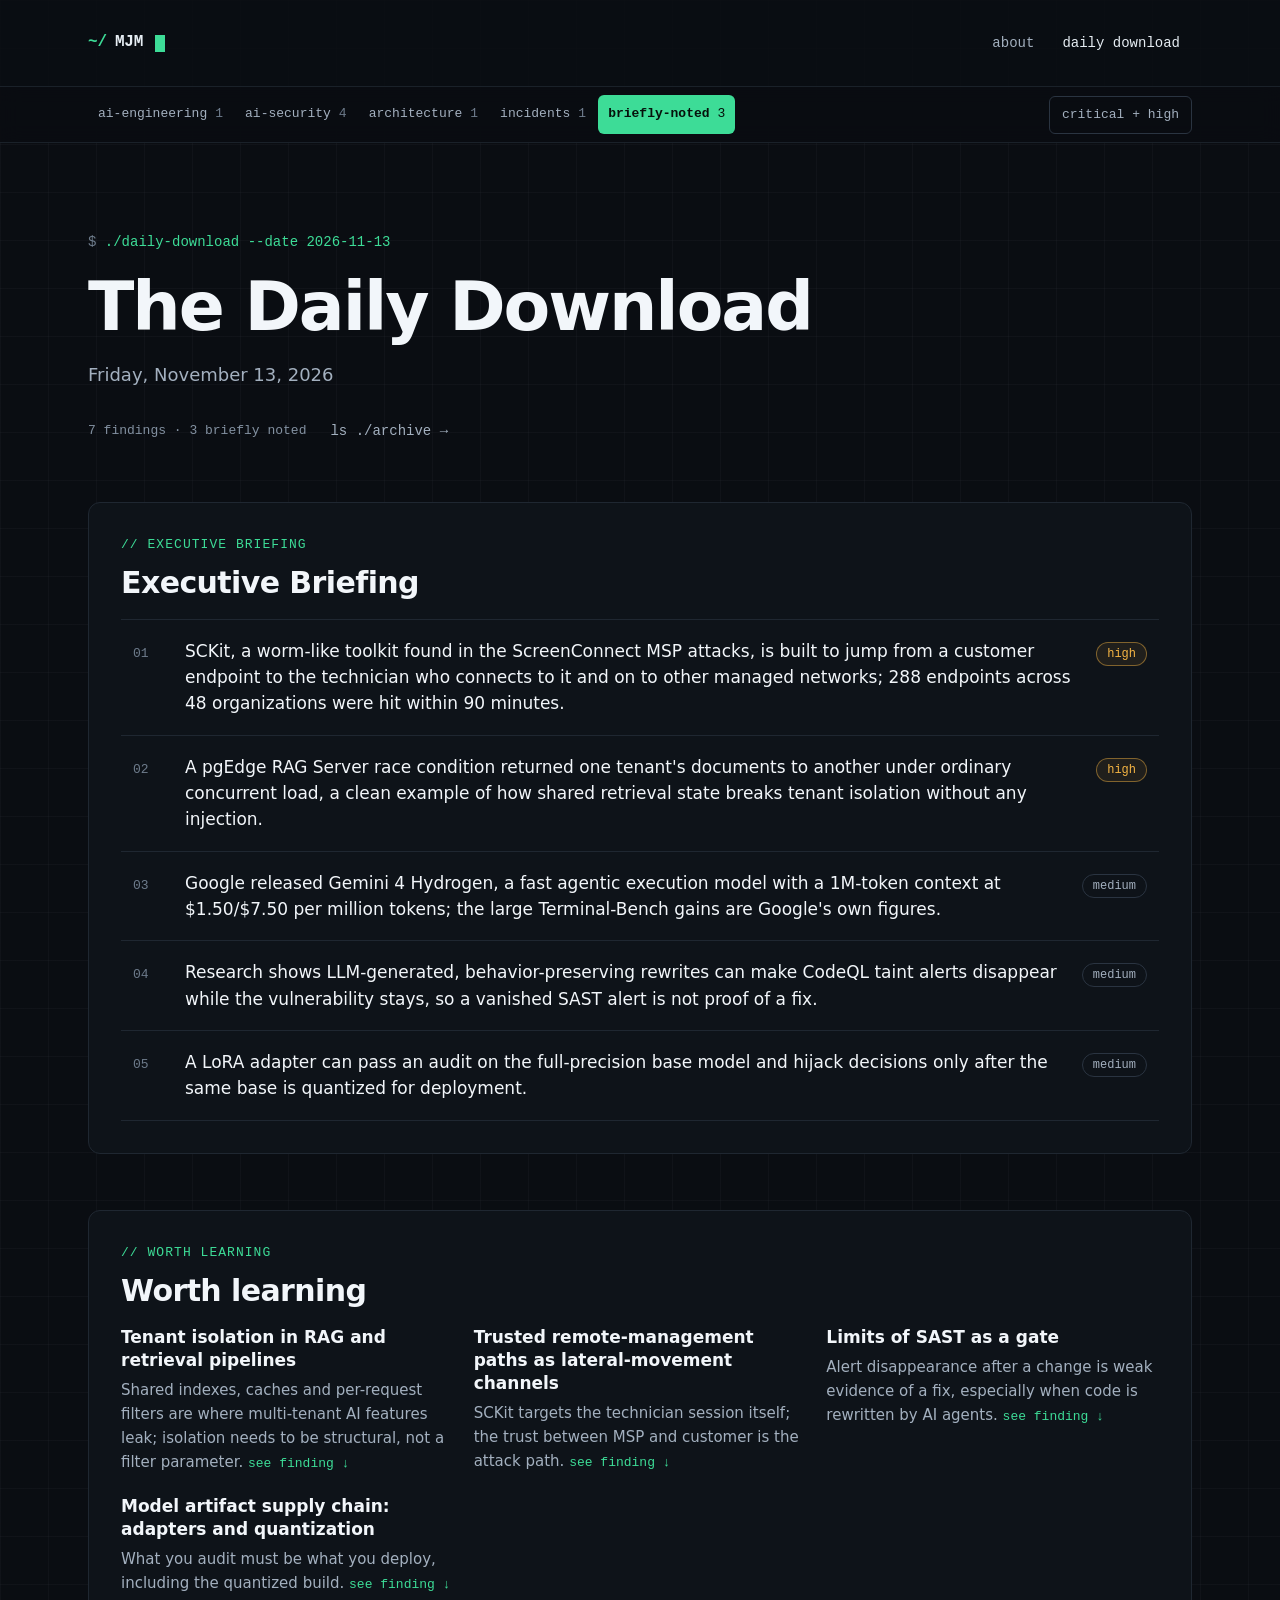
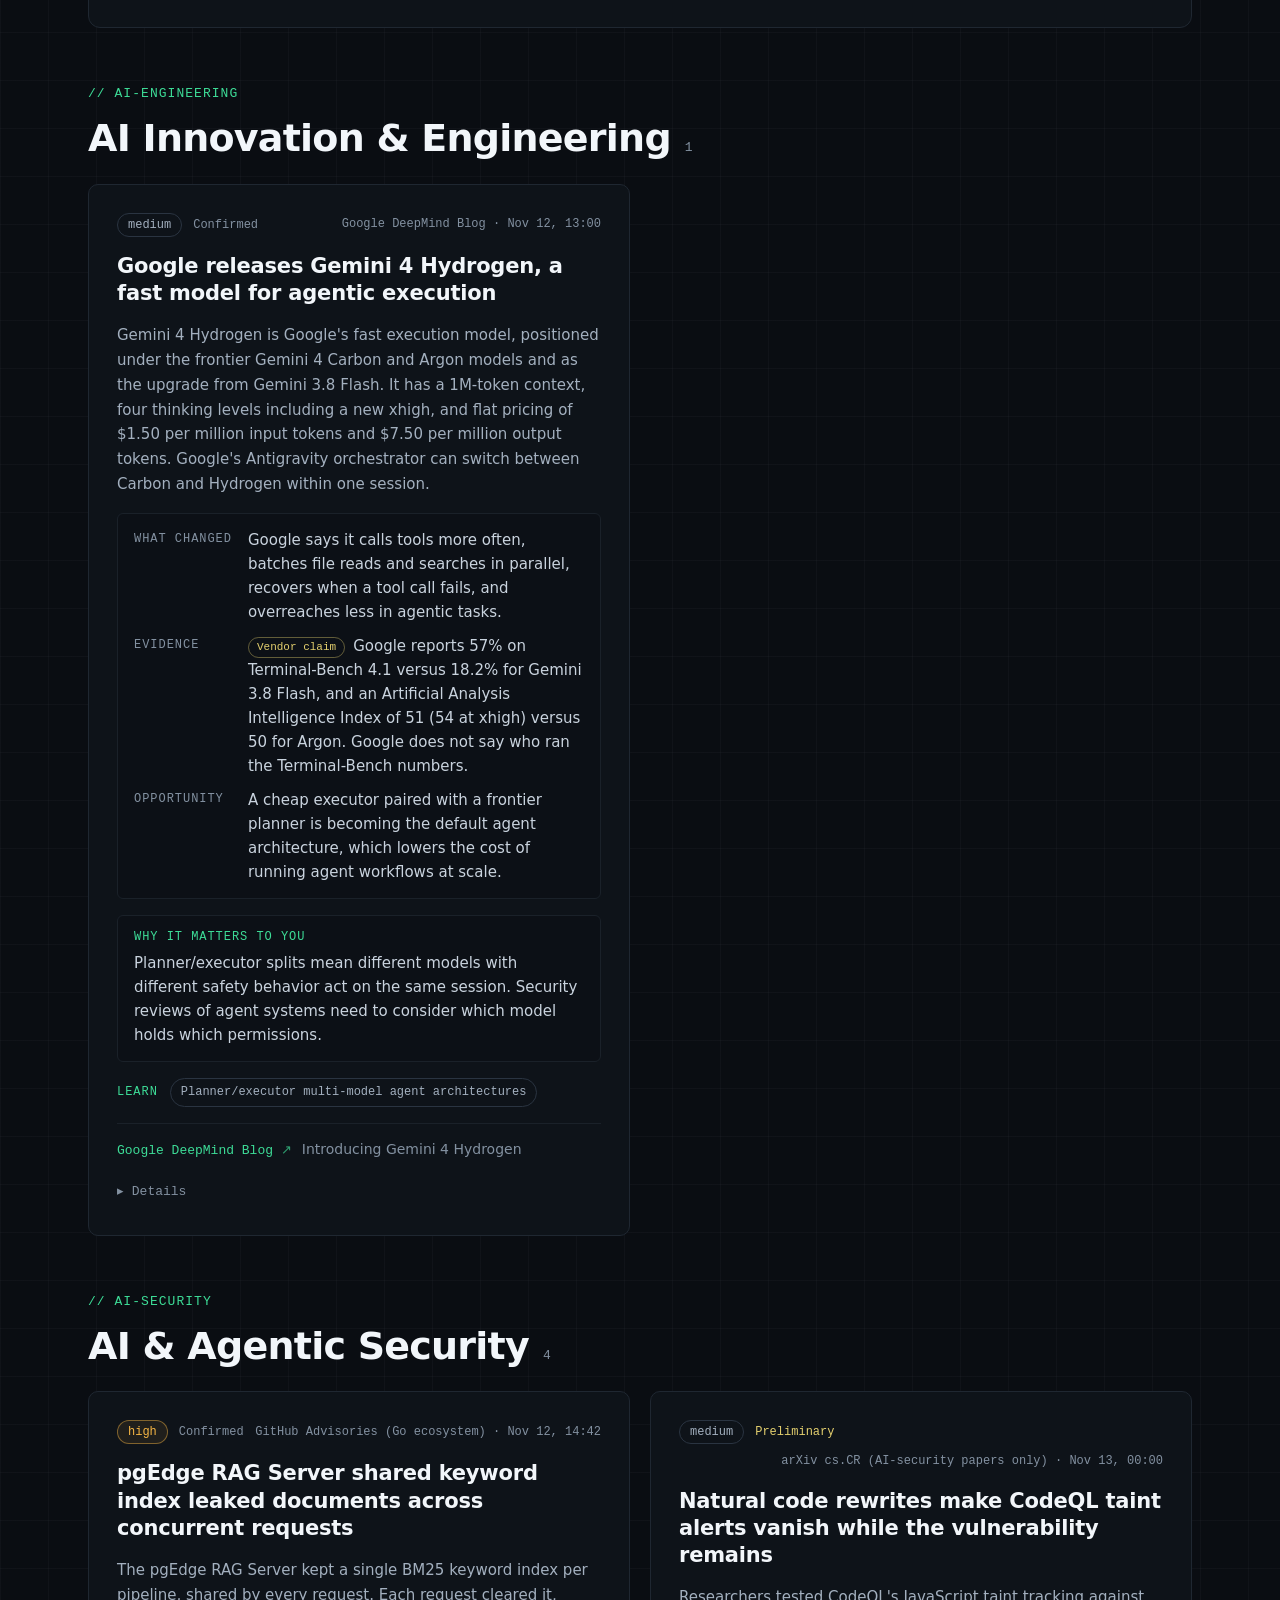
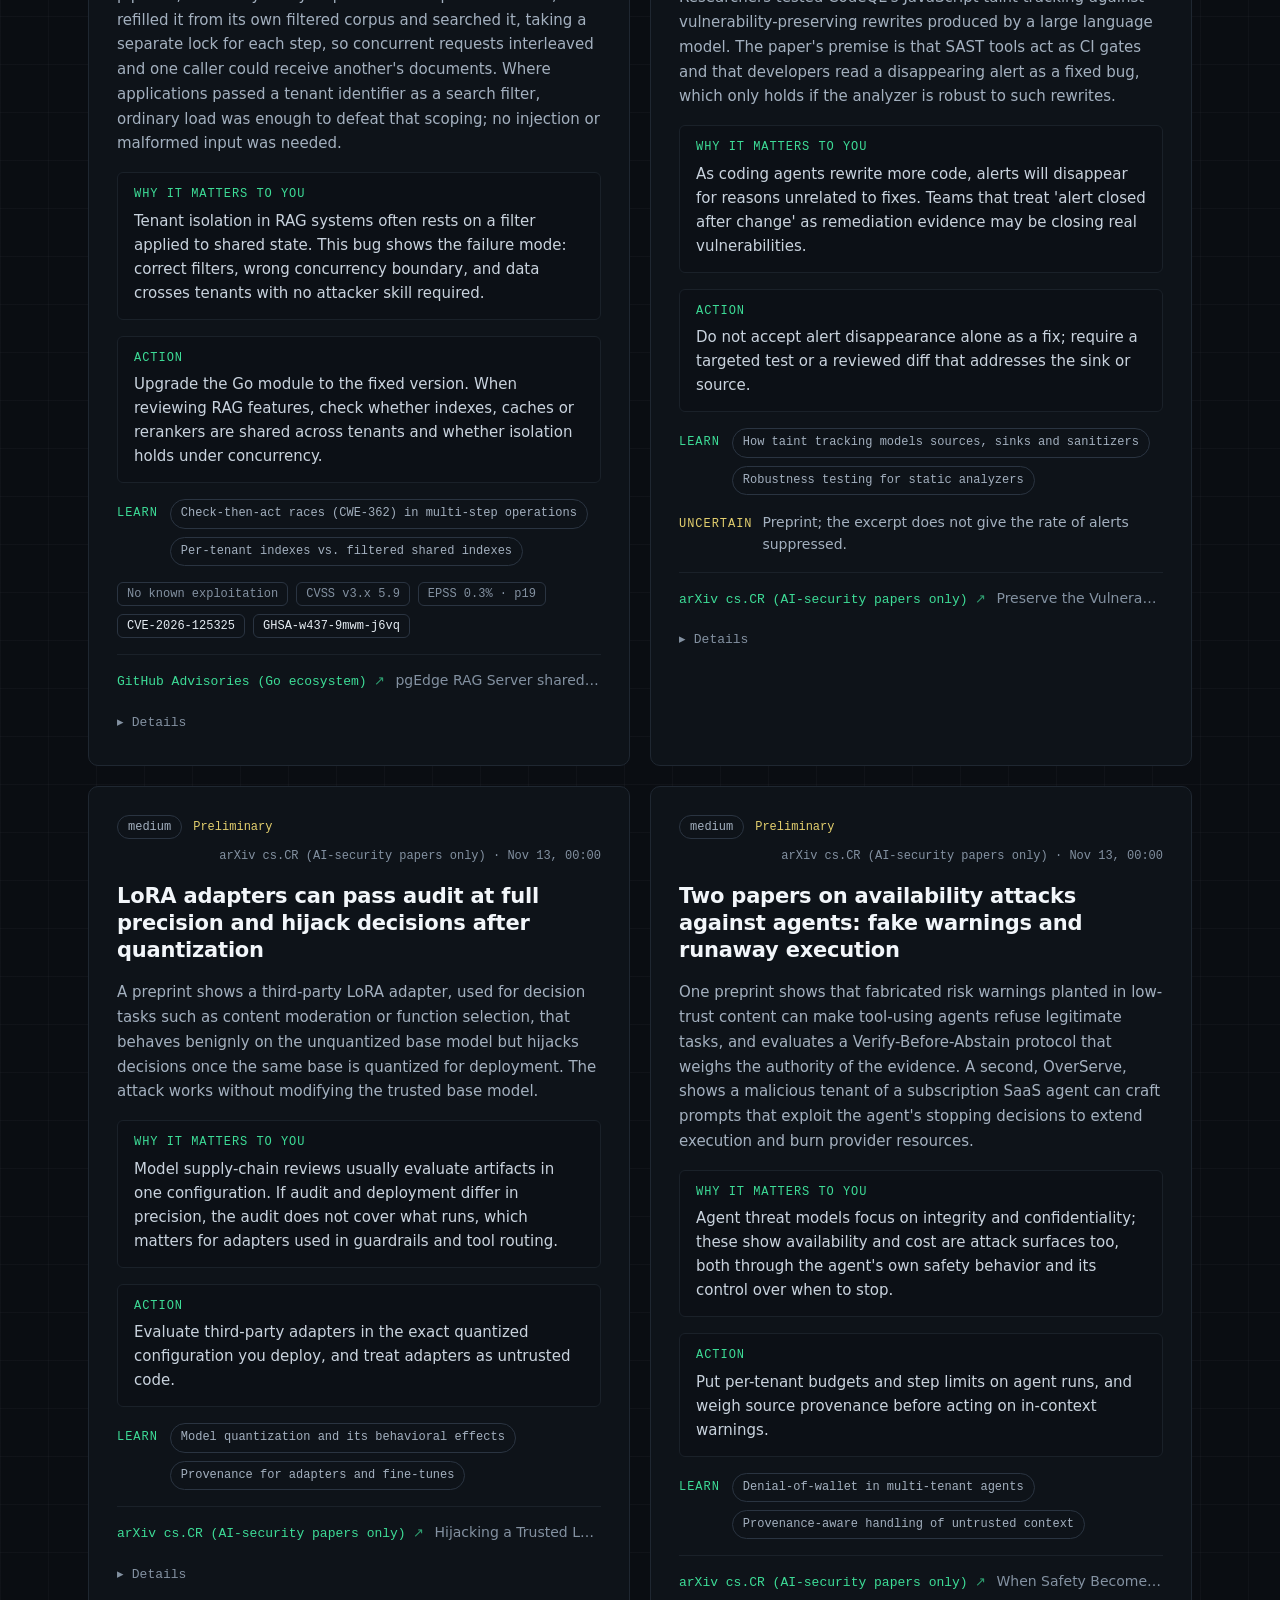
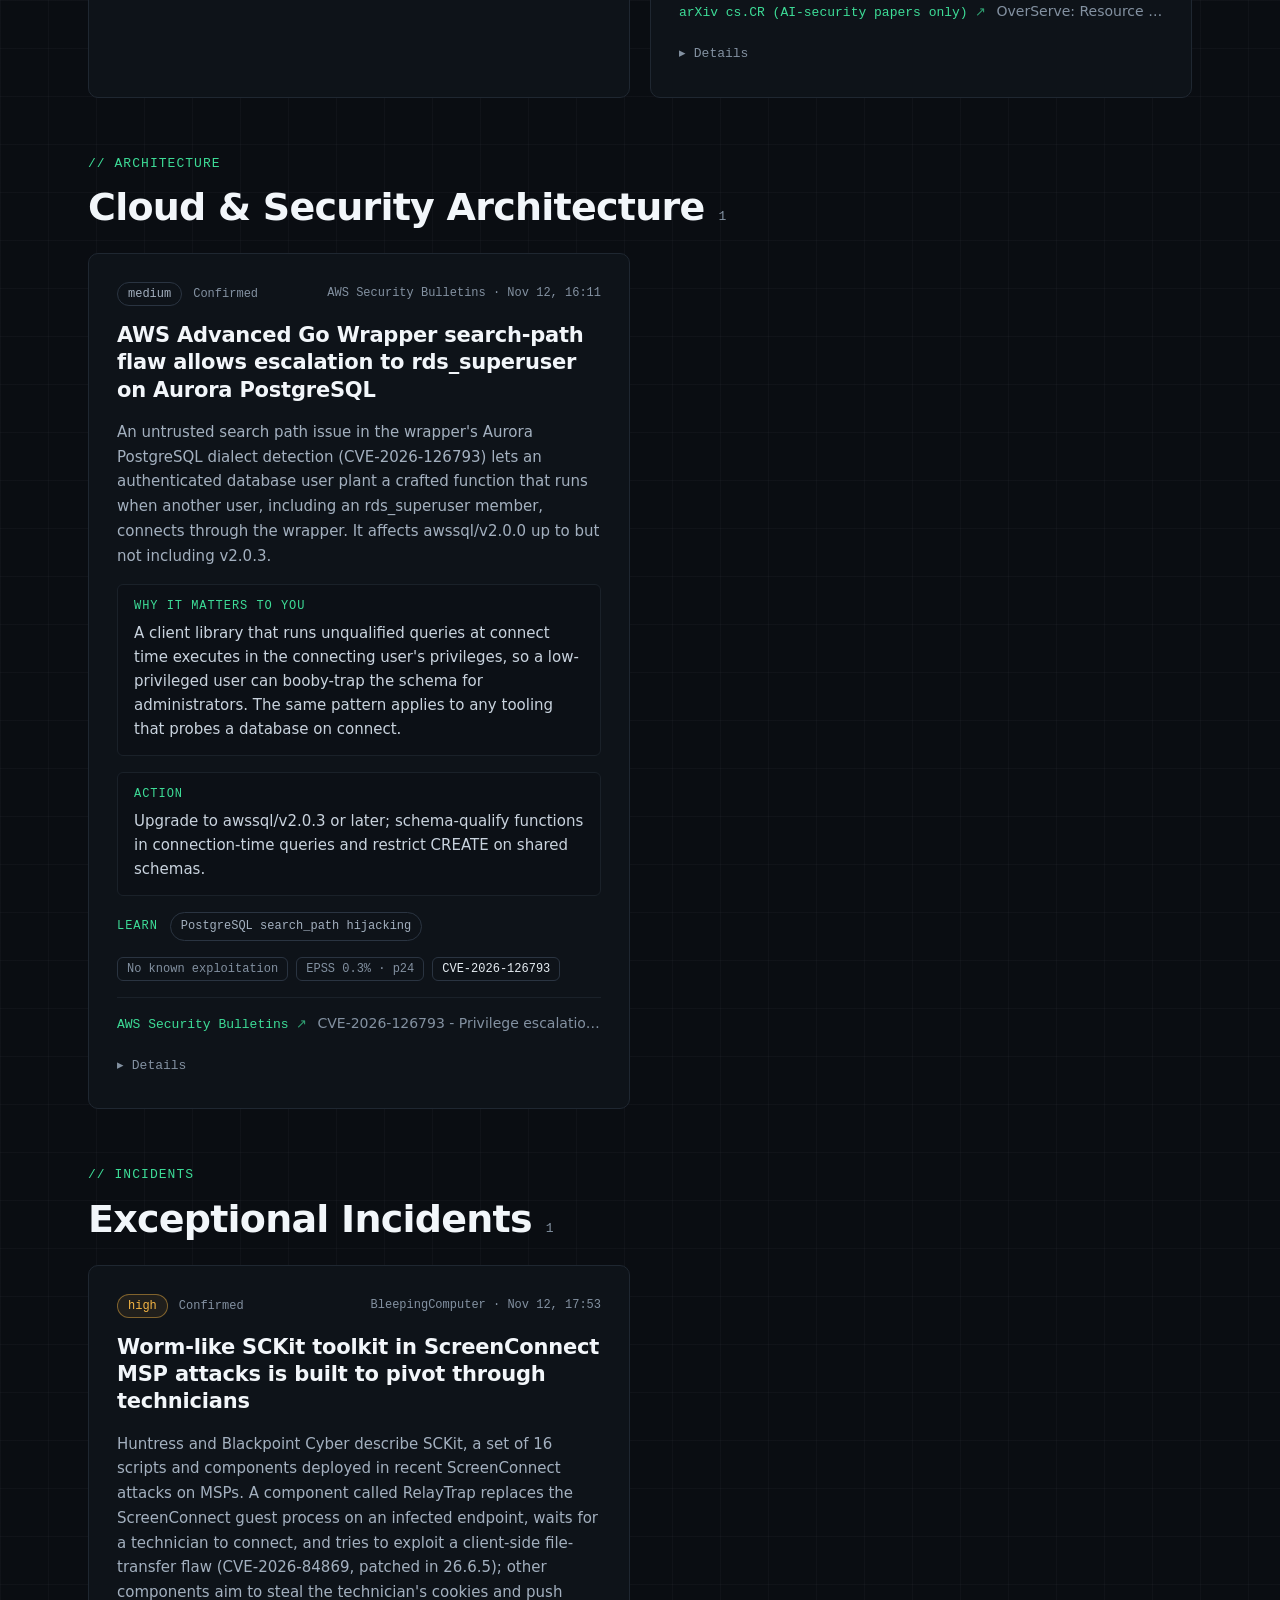
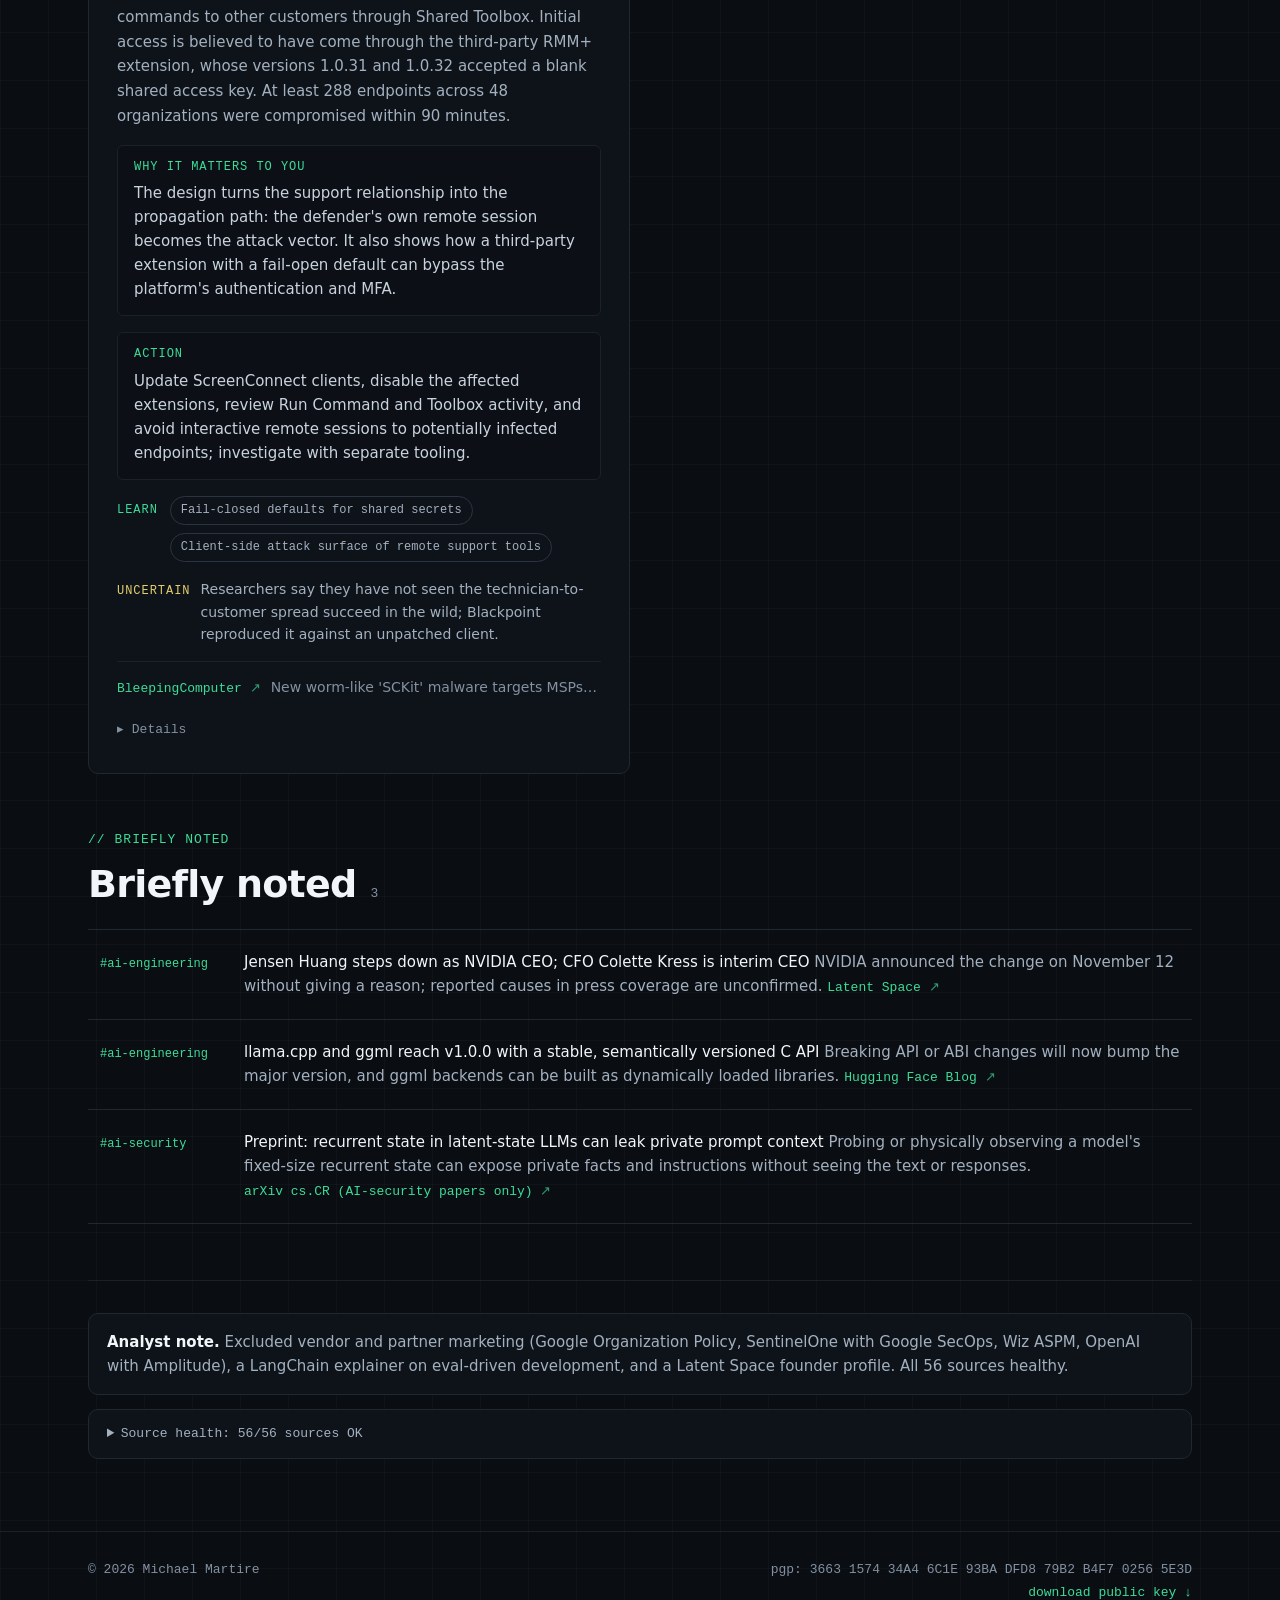
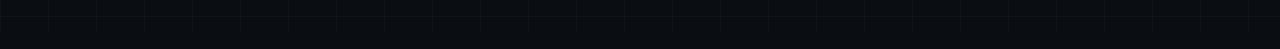
==== commit 08485f7b: "Daily Download: 2026-11-13" ====
--- a/daily_download/index.html
+++ b/daily_download/index.html
@@ -6,8 +6,8 @@
 <meta http-equiv="Content-Security-Policy" content="default-src 'none'; style-src 'unsafe-inline' https://fonts.googleapis.com; font-src https://fonts.gstatic.com; script-src 'unsafe-inline'; img-src data:; base-uri 'none'; form-action 'none'">
 <meta name="referrer" content="no-referrer">
 <meta name="theme-color" content="#0A0D12">
-<title>The Daily Download · 2026-11-12</title>
-<meta name="description" content="A breach at inference provider Fireworks AI exposed Notion AI chat transcripts, a reminder that your AI subprocessors hold your users&#x27; prompts and need the same scrutiny as any data processor.">
+<title>The Daily Download · 2026-11-13</title>
+<meta name="description" content="SCKit, a worm-like toolkit found in the ScreenConnect MSP attacks, is built to jump from a customer endpoint to the technician who connects to it and on to other managed networks; 288 endpoints across 48 organizations were hit within 90 minutes.">
 <link rel="icon" type="image/svg+xml" href="data:image/svg+xml,%3Csvg xmlns=%22http://www.w3.org/2000/svg%22 viewBox=%220 0 64 64%22 role=%22img%22 aria-label=%22The Daily Download%22%3E%3Crect width=%2264%22 height=%2264%22 rx=%2212%22 fill=%22%230A0D12%22/%3E%3Ctext x=%228%22 y=%2242%22 font-family=%22JetBrains Mono, ui-monospace, monospace%22 font-size=%2226%22 font-weight=%22600%22 fill=%22%233DDC97%22%3E~/%3C/text%3E%3Crect x=%2244%22 y=%2220%22 width=%2210%22 height=%2226%22 fill=%22%233DDC97%22/%3E%3C/svg%3E">
 <link rel="preconnect" href="https://fonts.googleapis.com">
 <link rel="preconnect" href="https://fonts.gstatic.com" crossorigin>
@@ -399,140 +399,140 @@
 <a class="skip-link" href="#main">Skip to content</a>
 
 <header class="site-header"><nav class="container site-nav" aria-label="Primary"><a class="logo" href="../" aria-label="Home"><span class="logo__prefix">~/</span>MJM<span class="cursor" aria-hidden="true"></span></a><ul class="site-nav__links"><li><a class="site-nav__link" href="../#about">about</a></li><li><a class="site-nav__link" href="../daily_download/" aria-current="page">daily download</a></li></ul></nav></header>
-<div class="subbar"><div class="container subbar-inner"><span class="subbar-label">sections</span><nav class="nav" id="section-nav" aria-label="Briefing sections"><a href="#sec-ai-engineering">ai-engineering<b>1</b></a><a href="#sec-ai-security">ai-security<b>2</b></a><a href="#sec-architecture">architecture<b>2</b></a><a href="#sec-incidents">incidents<b>2</b></a><a href="#sec-brief">briefly-noted<b>2</b></a></nav><div class="tools"><button type="button" class="tool" id="filter-toggle" aria-pressed="false" title="Show only critical and high priority">critical + high</button><button type="button" class="tool nav-toggle" id="nav-toggle" aria-expanded="false" aria-controls="section-nav" aria-label="Sections menu" title="Sections"><span class="bars" aria-hidden="true"><span></span><span></span><span></span></span></button></div></div></div><main id="main"><section class="container hero" id="top" aria-labelledby="dd-title"><p class="prompt"><span class="prompt__sym">$</span> ./daily-download --date 2026-11-12</p><h1 id="dd-title" class="hero__title">The Daily Download</h1><p class="hero__date">Thursday, November 12, 2026</p><div class="hero__meta"><span class="hero__stats">7 findings · 2 briefly noted</span><a class="text-link" href="archive/">ls ./archive →</a></div></section><div class="container wrap"><section class="panel executive" id="executive"><div class="panel-head"><p class="eyebrow">// executive briefing</p><h2 class="panel-title">Executive Briefing</h2></div><ol><li class="exec-high"><a class="exec-item" href="#C001"><span class="num">01</span><span class="exec-text">A breach at inference provider Fireworks AI exposed Notion AI chat transcripts, a reminder that your AI subprocessors hold your users&#x27; prompts and need the same scrutiny as any data processor.</span><span class="pill pill-high">high</span></a></li><li class="exec-high"><a class="exec-item" href="#C002"><span class="num">02</span><span class="exec-text">Two AWS mcp-gateway-registry bugs (SSRF to instance metadata, and self-granting registry admin) show that MCP gateways are now high-value control planes with classic web flaws.</span><span class="pill pill-high">high</span></a></li><li class="exec-high"><a class="exec-item" href="#C009"><span class="num">03</span><span class="exec-text">Attackers are running AntiFox, an open-source agentic pentest platform, to chain webshells into AWS credential theft, with bursts of hundreds of API calls in about 30 minutes.</span><span class="pill pill-high">high</span></a></li><li class="exec-high"><a class="exec-item" href="#C013"><span class="num">04</span><span class="exec-text">eMudhra has now revoked 16 intermediate CA certificates after a key-migration script reduced ECDSA private keys to a single byte.</span><span class="pill pill-high">high</span></a></li><li class="exec-medium"><a class="exec-item" href="#C006"><span class="num">05</span><span class="exec-text">Google&#x27;s Gemini Decision 1 introduces &#x27;decision models&#x27; that score closed-set choices in a single pass, a cheap building block for agent routing and classification.</span><span class="pill pill-medium">medium</span></a></li></ol></section><section class="panel learning" id="learning"><div class="panel-head"><p class="eyebrow">// worth learning</p><h2 class="panel-title">Worth learning</h2></div><ul><li><b>AI subprocessor risk and data retention</b><p>The Fireworks breach exposed stored transcripts used for an analytics feature; map which AI vendors retain prompts, and why. <a href="#C001">see finding ↓</a></p></li><li><b>Securing MCP gateways and registries</b><p>SSRF and missing authorization in a gateway registry hand an attacker every downstream tool; treat registries as privileged control planes. <a href="#C002">see finding ↓</a></p></li><li><b>Detecting agent-speed cloud intrusions</b><p>Agentic attack tooling produces high-volume API bursts; detections should focus on the few successes hidden in many denials. <a href="#C009">see finding ↓</a></p></li><li><b>HSM key ceremonies and key-strength verification</b><p>eMudhra&#x27;s failure came from a custom migration script and no post-migration key checks. <a href="#C013">see finding ↓</a></p></li></ul></section><section class="section" id="sec-ai-engineering"><div class="section-head"><p class="eyebrow">// ai-engineering</p><h2 class="section-title">AI Innovation &amp; Engineering<small>1</small></h2></div><div class="grid">
+<div class="subbar"><div class="container subbar-inner"><span class="subbar-label">sections</span><nav class="nav" id="section-nav" aria-label="Briefing sections"><a href="#sec-ai-engineering">ai-engineering<b>1</b></a><a href="#sec-ai-security">ai-security<b>4</b></a><a href="#sec-architecture">architecture<b>1</b></a><a href="#sec-incidents">incidents<b>1</b></a><a href="#sec-brief">briefly-noted<b>3</b></a></nav><div class="tools"><button type="button" class="tool" id="filter-toggle" aria-pressed="false" title="Show only critical and high priority">critical + high</button><button type="button" class="tool nav-toggle" id="nav-toggle" aria-expanded="false" aria-controls="section-nav" aria-label="Sections menu" title="Sections"><span class="bars" aria-hidden="true"><span></span><span></span><span></span></span></button></div></div></div><main id="main"><section class="container hero" id="top" aria-labelledby="dd-title"><p class="prompt"><span class="prompt__sym">$</span> ./daily-download --date 2026-11-13</p><h1 id="dd-title" class="hero__title">The Daily Download</h1><p class="hero__date">Friday, November 13, 2026</p><div class="hero__meta"><span class="hero__stats">7 findings · 3 briefly noted</span><a class="text-link" href="archive/">ls ./archive →</a></div></section><div class="container wrap"><section class="panel executive" id="executive"><div class="panel-head"><p class="eyebrow">// executive briefing</p><h2 class="panel-title">Executive Briefing</h2></div><ol><li class="exec-high"><a class="exec-item" href="#C001"><span class="num">01</span><span class="exec-text">SCKit, a worm-like toolkit found in the ScreenConnect MSP attacks, is built to jump from a customer endpoint to the technician who connects to it and on to other managed networks; 288 endpoints across 48 organizations were hit within 90 minutes.</span><span class="pill pill-high">high</span></a></li><li class="exec-high"><a class="exec-item" href="#C008"><span class="num">02</span><span class="exec-text">A pgEdge RAG Server race condition returned one tenant&#x27;s documents to another under ordinary concurrent load, a clean example of how shared retrieval state breaks tenant isolation without any injection.</span><span class="pill pill-high">high</span></a></li><li class="exec-medium"><a class="exec-item" href="#C002"><span class="num">03</span><span class="exec-text">Google released Gemini 4 Hydrogen, a fast agentic execution model with a 1M-token context at $1.50/$7.50 per million tokens; the large Terminal-Bench gains are Google&#x27;s own figures.</span><span class="pill pill-medium">medium</span></a></li><li class="exec-medium"><a class="exec-item" href="#C006"><span class="num">04</span><span class="exec-text">Research shows LLM-generated, behavior-preserving rewrites can make CodeQL taint alerts disappear while the vulnerability stays, so a vanished SAST alert is not proof of a fix.</span><span class="pill pill-medium">medium</span></a></li><li class="exec-medium"><a class="exec-item" href="#C004"><span class="num">05</span><span class="exec-text">A LoRA adapter can pass an audit on the full-precision base model and hijack decisions only after the same base is quantized for deployment.</span><span class="pill pill-medium">medium</span></a></li></ol></section><section class="panel learning" id="learning"><div class="panel-head"><p class="eyebrow">// worth learning</p><h2 class="panel-title">Worth learning</h2></div><ul><li><b>Tenant isolation in RAG and retrieval pipelines</b><p>Shared indexes, caches and per-request filters are where multi-tenant AI features leak; isolation needs to be structural, not a filter parameter. <a href="#C008">see finding ↓</a></p></li><li><b>Trusted remote-management paths as lateral-movement channels</b><p>SCKit targets the technician session itself; the trust between MSP and customer is the attack path. <a href="#C001">see finding ↓</a></p></li><li><b>Limits of SAST as a gate</b><p>Alert disappearance after a change is weak evidence of a fix, especially when code is rewritten by AI agents. <a href="#C006">see finding ↓</a></p></li><li><b>Model artifact supply chain: adapters and quantization</b><p>What you audit must be what you deploy, including the quantized build. <a href="#C004">see finding ↓</a></p></li></ul></section><section class="section" id="sec-ai-engineering"><div class="section-head"><p class="eyebrow">// ai-engineering</p><h2 class="section-title">AI Innovation &amp; Engineering<small>1</small></h2></div><div class="grid">
+<article class="card prio-medium" id="C002" data-priority="medium">
+  <header class="card-head">
+    <span class="pill pill-medium">medium</span>
+    
+    <span class="conf conf-confirmed">Confirmed</span>
+    <span class="meta">Google DeepMind Blog · Nov 12, 13:00</span>
+  </header>
+  <h3>Google releases Gemini 4 Hydrogen, a fast model for agentic execution</h3>
+  
+  <p class="summary">Gemini 4 Hydrogen is Google&#x27;s fast execution model, positioned under the frontier Gemini 4 Carbon and Argon models and as the upgrade from Gemini 3.8 Flash. It has a 1M-token context, four thinking levels including a new xhigh, and flat pricing of $1.50 per million input tokens and $7.50 per million output tokens. Google&#x27;s Antigravity orchestrator can switch between Carbon and Hydrogen within one session.</p>
+  <dl class="capability"><dt>What changed</dt><dd>Google says it calls tools more often, batches file reads and searches in parallel, recovers when a tool call fails, and overreaches less in agentic tasks.</dd><dt>Evidence</dt><dd><span class="ev ev-vendor-claim">Vendor claim</span>Google reports 57% on Terminal-Bench 4.1 versus 18.2% for Gemini 3.8 Flash, and an Artificial Analysis Intelligence Index of 51 (54 at xhigh) versus 50 for Argon. Google does not say who ran the Terminal-Bench numbers.</dd><dt>Opportunity</dt><dd>A cheap executor paired with a frontier planner is becoming the default agent architecture, which lowers the cost of running agent workflows at scale.</dd></dl>
+  <div class="block block-why"><h4>Why it matters to you</h4><p>Planner/executor splits mean different models with different safety behavior act on the same session. Security reviews of agent systems need to consider which model holds which permissions.</p></div>
+  
+  <div class="learn"><span>Learn</span><ul><li>Planner/executor multi-model agent architectures</li></ul></div>
+  
+  <div class="chips"></div>
+  <ul class="links"><li><a href="https://deepmind.google/blog/introducing-gemini-4-hydrogen/" target="_blank" rel="noopener noreferrer">Google DeepMind Blog</a><span class="link-title">Introducing Gemini 4 Hydrogen</span></li></ul>
+  <details class="more"><summary>Details</summary><dl><dt>Relevance score</dt><dd>51/100 — topics: ai_engineering, model_release +24; category ai-engineering +14; primary source +8; source priority +4; recent +1</dd></dl></details>
+</article></div></section><section class="section" id="sec-ai-security"><div class="section-head"><p class="eyebrow">// ai-security</p><h2 class="section-title">AI &amp; Agentic Security<small>4</small></h2></div><div class="grid">
+<article class="card prio-high" id="C008" data-priority="high">
+  <header class="card-head">
+    <span class="pill pill-high">high</span>
+    
+    <span class="conf conf-confirmed">Confirmed</span>
+    <span class="meta">GitHub Advisories (Go ecosystem) · Nov 12, 14:42</span>
+  </header>
+  <h3>pgEdge RAG Server shared keyword index leaked documents across concurrent requests</h3>
+  
+  <p class="summary">The pgEdge RAG Server kept a single BM25 keyword index per pipeline, shared by every request. Each request cleared it, refilled it from its own filtered corpus and searched it, taking a separate lock for each step, so concurrent requests interleaved and one caller could receive another&#x27;s documents. Where applications passed a tenant identifier as a search filter, ordinary load was enough to defeat that scoping; no injection or malformed input was needed.</p>
+  
+  <div class="block block-why"><h4>Why it matters to you</h4><p>Tenant isolation in RAG systems often rests on a filter applied to shared state. This bug shows the failure mode: correct filters, wrong concurrency boundary, and data crosses tenants with no attacker skill required.</p></div>
+  <div class="block block-action"><h4>Action</h4><p>Upgrade the Go module to the fixed version. When reviewing RAG features, check whether indexes, caches or rerankers are shared across tenants and whether isolation holds under concurrency.</p></div>
+  <div class="learn"><span>Learn</span><ul><li>Check-then-act races (CWE-362) in multi-step operations</li><li>Per-tenant indexes vs. filtered shared indexes</li></ul></div>
+  
+  <div class="chips"><span class="chip chip-muted">No known exploitation</span><span class="chip chip-muted">CVSS v3.x 5.9</span><span class="chip chip-muted" title="FIRST EPSS: probability of exploitation in the next 30 days">EPSS 0.3% · p19</span><a class="chip chip-id" href="https://nvd.nist.gov/vuln/detail/CVE-2026-125325" target="_blank" rel="noopener noreferrer">CVE-2026-125325</a><a class="chip chip-id" href="https://github.com/advisories/GHSA-w437-9mwm-j6vq" target="_blank" rel="noopener noreferrer">GHSA-w437-9mwm-j6vq</a></div>
+  <ul class="links"><li><a href="https://github.com/advisories/GHSA-w437-9mwm-j6vq" target="_blank" rel="noopener noreferrer">GitHub Advisories (Go ecosystem)</a><span class="link-title">pgEdge RAG Server shared keyword index leaked results between concurrent unauthenticated requests</span></li></ul>
+  <details class="more"><summary>Details</summary><dl><dt>Affected</dt><dd>github.com/pgEdge/pgedge-rag-server before 1.0.1-0.20260729020411-a09d4872356b</dd><dt>Mitigation</dt><dd>Upgrade to the fixed pseudo-version.</dd><dt>Relevance score</dt><dd>43/100 — topics: ai_engineering, ai_security +30; category go +4; primary source +8; recent +1</dd></dl></details>
+</article>
 <article class="card prio-medium" id="C006" data-priority="medium">
   <header class="card-head">
     <span class="pill pill-medium">medium</span>
     
     <span class="conf conf-preliminary">Preliminary</span>
-    <span class="meta">Latent Space · Nov 12, 00:26</span>
-  </header>
-  <h3>Google launches Gemini Decision 1, a &#x27;decision model&#x27; for single-pass classification</h3>
-  
-  <p class="summary">Gemini Decision 1 scores closed-set choices (yes/no, up to 255 options, or rubric scores) in a single pass instead of generating tokens, with multimodal input, a 256K context, up to 1,000 questions per request and a confidence score per answer. At the AI Engineer summit, Cloudflare described a hybrid agent in which fast decision models handle tool selection and log extraction while a large model only does diagnosis.</p>
-  <dl class="capability"><dt>What changed</dt><dd>Cheap, calibrated, low-latency classification becomes a first-class API, separate from generative models.</dd><dt>Evidence</dt><dd><span class="ev ev-mixed">Vendor + independent</span>Google reports 92.2% vs 90.0% for Jev 1.14 on JevBench and wins on 5 of 7 shared benchmarks. Artificial Analysis scores it 66 on its Decision Index, tied with Jev 1.14, at about 211 ms per task. Cloudflare says its demo went from six LLM calls to one and about 40K tokens to 1.8K.</dd><dt>Opportunity</dt><dd>Routing, guardrail checks, triage and tool selection in agent pipelines can move to a cheaper, faster model with calibrated confidence.</dd></dl>
-  <div class="block block-why"><h4>Why it matters to you</h4><p>Security classifiers in agent pipelines (injection detection, policy checks, triage) are a natural fit, and a calibrated confidence score supports thresholds and human review.</p></div>
-  
-  <div class="learn"><span>Learn</span><ul><li>Model calibration and Brier scores</li><li>Hybrid agent architectures with router models</li></ul></div>
-  <div class="uncertainty"><span>Uncertain</span>Figures were relayed through a newsletter summarizing tweets and vendor posts; not independently verified here.</div>
+    <span class="meta">arXiv cs.CR (AI-security papers only) · Nov 13, 00:00</span>
+  </header>
+  <h3>Natural code rewrites make CodeQL taint alerts vanish while the vulnerability remains</h3>
+  
+  <p class="summary">Researchers tested CodeQL&#x27;s JavaScript taint tracking against vulnerability-preserving rewrites produced by a large language model. The paper&#x27;s premise is that SAST tools act as CI gates and that developers read a disappearing alert as a fixed bug, which only holds if the analyzer is robust to such rewrites.</p>
+  
+  <div class="block block-why"><h4>Why it matters to you</h4><p>As coding agents rewrite more code, alerts will disappear for reasons unrelated to fixes. Teams that treat &#x27;alert closed after change&#x27; as remediation evidence may be closing real vulnerabilities.</p></div>
+  <div class="block block-action"><h4>Action</h4><p>Do not accept alert disappearance alone as a fix; require a targeted test or a reviewed diff that addresses the sink or source.</p></div>
+  <div class="learn"><span>Learn</span><ul><li>How taint tracking models sources, sinks and sanitizers</li><li>Robustness testing for static analyzers</li></ul></div>
+  <div class="uncertainty"><span>Uncertain</span>Preprint; the excerpt does not give the rate of alerts suppressed.</div>
   <div class="chips"></div>
-  <ul class="links"><li><a href="https://latent.space/p/ainews-d-day-decision-models-day/" target="_blank" rel="noopener noreferrer">Latent Space</a><span class="link-title">[AINews] D-Day (Decision Models Day)</span></li></ul>
-  <details class="more"><summary>Details</summary><dl><dt>Relevance score</dt><dd>32/100 — category ai-engineering +14; established source +5; source priority +2; original research / analysis +8; recent +3</dd></dl></details>
-</article></div></section><section class="section" id="sec-ai-security"><div class="section-head"><p class="eyebrow">// ai-security</p><h2 class="section-title">AI &amp; Agentic Security<small>2</small></h2></div><div class="grid">
-<article class="card prio-high" id="C002" data-priority="high">
+  <ul class="links"><li><a href="https://arxiv.org/abs/2611.17123" target="_blank" rel="noopener noreferrer">arXiv cs.CR (AI-security papers only)</a><span class="link-title">Preserve the Vulnerability, Break the Alert: Testing the Robustness of CodeQL Taint Tracking with Natural…</span></li></ul>
+  <details class="more"><summary>Details</summary><dl><dt>Relevance score</dt><dd>47/100 — topics: ai_engineering, ai_security +30; category ai-security +14; community source +0; recent +3</dd></dl></details>
+</article>
+<article class="card prio-medium" id="C004" data-priority="medium">
+  <header class="card-head">
+    <span class="pill pill-medium">medium</span>
+    
+    <span class="conf conf-preliminary">Preliminary</span>
+    <span class="meta">arXiv cs.CR (AI-security papers only) · Nov 13, 00:00</span>
+  </header>
+  <h3>LoRA adapters can pass audit at full precision and hijack decisions after quantization</h3>
+  
+  <p class="summary">A preprint shows a third-party LoRA adapter, used for decision tasks such as content moderation or function selection, that behaves benignly on the unquantized base model but hijacks decisions once the same base is quantized for deployment. The attack works without modifying the trusted base model.</p>
+  
+  <div class="block block-why"><h4>Why it matters to you</h4><p>Model supply-chain reviews usually evaluate artifacts in one configuration. If audit and deployment differ in precision, the audit does not cover what runs, which matters for adapters used in guardrails and tool routing.</p></div>
+  <div class="block block-action"><h4>Action</h4><p>Evaluate third-party adapters in the exact quantized configuration you deploy, and treat adapters as untrusted code.</p></div>
+  <div class="learn"><span>Learn</span><ul><li>Model quantization and its behavioral effects</li><li>Provenance for adapters and fine-tunes</li></ul></div>
+  
+  <div class="chips"></div>
+  <ul class="links"><li><a href="https://arxiv.org/abs/2611.14978" target="_blank" rel="noopener noreferrer">arXiv cs.CR (AI-security papers only)</a><span class="link-title">Hijacking a Trusted LLM in Real-World Quantized Deployments Only Requires a Disguised Adapter</span></li></ul>
+  <details class="more"><summary>Details</summary><dl><dt>Relevance score</dt><dd>47/100 — topics: ai_engineering, ai_security +30; category ai-security +14; community source +0; recent +3</dd></dl></details>
+</article>
+<article class="card prio-medium" id="C009" data-priority="medium">
+  <header class="card-head">
+    <span class="pill pill-medium">medium</span>
+    
+    <span class="conf conf-preliminary">Preliminary</span>
+    <span class="meta">arXiv cs.CR (AI-security papers only) · Nov 13, 00:00</span>
+  </header>
+  <h3>Two papers on availability attacks against agents: fake warnings and runaway execution</h3>
+  
+  <p class="summary">One preprint shows that fabricated risk warnings planted in low-trust content can make tool-using agents refuse legitimate tasks, and evaluates a Verify-Before-Abstain protocol that weighs the authority of the evidence. A second, OverServe, shows a malicious tenant of a subscription SaaS agent can craft prompts that exploit the agent&#x27;s stopping decisions to extend execution and burn provider resources.</p>
+  
+  <div class="block block-why"><h4>Why it matters to you</h4><p>Agent threat models focus on integrity and confidentiality; these show availability and cost are attack surfaces too, both through the agent&#x27;s own safety behavior and its control over when to stop.</p></div>
+  <div class="block block-action"><h4>Action</h4><p>Put per-tenant budgets and step limits on agent runs, and weigh source provenance before acting on in-context warnings.</p></div>
+  <div class="learn"><span>Learn</span><ul><li>Denial-of-wallet in multi-tenant agents</li><li>Provenance-aware handling of untrusted context</li></ul></div>
+  
+  <div class="chips"></div>
+  <ul class="links"><li><a href="https://arxiv.org/abs/2611.14864" target="_blank" rel="noopener noreferrer">arXiv cs.CR (AI-security papers only)</a><span class="link-title">When Safety Becomes an Attack Surface: Manipulating Abstention in Tool-Using AI Agents</span></li><li><a href="https://arxiv.org/abs/2611.14808" target="_blank" rel="noopener noreferrer">arXiv cs.CR (AI-security papers only)</a><span class="link-title">OverServe: Resource Amplification Attacks on SaaS Agents via Tool--Prompt Co-Design</span></li></ul>
+  <details class="more"><summary>Details</summary><dl><dt>Relevance score</dt><dd>42/100 — topics: ai_security, supply_chain +25; category ai-security +14; community source +0; recent +3</dd></dl></details>
+</article></div></section><section class="section" id="sec-architecture"><div class="section-head"><p class="eyebrow">// architecture</p><h2 class="section-title">Cloud &amp; Security Architecture<small>1</small></h2></div><div class="grid">
+<article class="card prio-medium" id="C011" data-priority="medium">
+  <header class="card-head">
+    <span class="pill pill-medium">medium</span>
+    
+    <span class="conf conf-confirmed">Confirmed</span>
+    <span class="meta">AWS Security Bulletins · Nov 12, 16:11</span>
+  </header>
+  <h3>AWS Advanced Go Wrapper search-path flaw allows escalation to rds_superuser on Aurora PostgreSQL</h3>
+  
+  <p class="summary">An untrusted search path issue in the wrapper&#x27;s Aurora PostgreSQL dialect detection (CVE-2026-126793) lets an authenticated database user plant a crafted function that runs when another user, including an rds_superuser member, connects through the wrapper. It affects awssql/v2.0.0 up to but not including v2.0.3.</p>
+  
+  <div class="block block-why"><h4>Why it matters to you</h4><p>A client library that runs unqualified queries at connect time executes in the connecting user&#x27;s privileges, so a low-privileged user can booby-trap the schema for administrators. The same pattern applies to any tooling that probes a database on connect.</p></div>
+  <div class="block block-action"><h4>Action</h4><p>Upgrade to awssql/v2.0.3 or later; schema-qualify functions in connection-time queries and restrict CREATE on shared schemas.</p></div>
+  <div class="learn"><span>Learn</span><ul><li>PostgreSQL search_path hijacking</li></ul></div>
+  
+  <div class="chips"><span class="chip chip-muted">No known exploitation</span><span class="chip chip-muted" title="FIRST EPSS: probability of exploitation in the next 30 days">EPSS 0.3% · p24</span><a class="chip chip-id" href="https://nvd.nist.gov/vuln/detail/CVE-2026-126793" target="_blank" rel="noopener noreferrer">CVE-2026-126793</a></div>
+  <ul class="links"><li><a href="https://aws.amazon.com/security/security-bulletins/rss/2026-182-aws/" target="_blank" rel="noopener noreferrer">AWS Security Bulletins</a><span class="link-title">CVE-2026-126793 - Privilege escalation in Aurora PostgreSQL dialect detection in AWS Advanced Go Wrapper</span></li></ul>
+  <details class="more"><summary>Details</summary><dl><dt>Affected</dt><dd>AWS Advanced Go Wrapper awssql/v2.0.0 to before v2.0.3</dd><dt>Mitigation</dt><dd>Upgrade to v2.0.3.</dd><dt>Relevance score</dt><dd>41/100 — topics: identity_authz, aws +18; category architecture +10; primary source +8; source priority +4; recent +1</dd></dl></details>
+</article></div></section><section class="section" id="sec-incidents"><div class="section-head"><p class="eyebrow">// incidents</p><h2 class="section-title">Exceptional Incidents<small>1</small></h2></div><div class="grid">
+<article class="card prio-high" id="C001" data-priority="high">
   <header class="card-head">
     <span class="pill pill-high">high</span>
     
     <span class="conf conf-confirmed">Confirmed</span>
-    <span class="meta">AWS Security Bulletins · Nov 11, 16:04</span>
-  </header>
-  <h3>AWS mcp-gateway-registry: SSRF to instance metadata and self-assignable registry admin</h3>
-  
-  <p class="summary">AWS disclosed two flaws in its open-source mcp-gateway-registry. CVE-2026-125926 is an SSRF in the server registration and update API that lets an authenticated user reach internal services and cloud instance metadata and read the responses (fixed in 1.35.0). CVE-2026-100307 is missing authorization on the external management API, letting an authenticated user assign the registry administrator scope to their own group via a crafted group import (versions 1.0.9 to 1.24.7).</p>
-  
-  <div class="block block-why"><h4>Why it matters to you</h4><p>MCP gateways centralize tool access for many agents, so a registry admin controls every registered tool. Registering a server means fetching a user-supplied URL, which is the textbook SSRF shape; any MCP registry or gateway you build or adopt needs egress controls and strict authorization on its management plane.</p></div>
-  <div class="block block-action"><h4>Action</h4><p>If you run mcp-gateway-registry, upgrade to 1.35.0 or later, require IMDSv2 on its hosts, and audit group imports and admin scope assignments.</p></div>
-  <div class="learn"><span>Learn</span><ul><li>SSRF defenses for URL-fetching registration flows</li><li>Authorization on management and import APIs</li></ul></div>
-  
-  <div class="chips"><span class="chip chip-muted">No known exploitation</span><a class="chip chip-id" href="https://nvd.nist.gov/vuln/detail/CVE-2026-125926" target="_blank" rel="noopener noreferrer">CVE-2026-125926</a></div>
-  <ul class="links"><li><a href="https://aws.amazon.com/security/security-bulletins/rss/2026-180-aws/" target="_blank" rel="noopener noreferrer">AWS Security Bulletins</a><span class="link-title">CVE-2026-125926 - Server-side request forgery in the server registration and update API in…</span></li><li><a href="https://aws.amazon.com/security/security-bulletins/rss/2026-179-aws/" target="_blank" rel="noopener noreferrer">AWS Security Bulletins</a><span class="link-title">CVE-2026-100307 - Missing authorization on the external management API in mcp-gateway-registry enables…</span></li></ul>
-  <details class="more"><summary>Details</summary><dl><dt>Affected</dt><dd>mcp-gateway-registry 1.0.3 to 1.34.0 (SSRF); 1.0.9 to 1.24.7 (admin escalation)</dd><dt>Mitigation</dt><dd>Upgrade to 1.35.0 or later.</dd><dt>Relevance score</dt><dd>55/100 — topics: ai_engineering, ai_security, aws, appsec_architecture +32; category architecture +10; primary source +8; source priority +4; recent +1</dd></dl></details>
-</article>
-<article class="card prio-high" id="C009" data-priority="high">
-  <header class="card-head">
-    <span class="pill pill-high">high</span>
-    
-    <span class="conf conf-confirmed">Confirmed</span>
-    <span class="meta">BleepingComputer · Nov 11, 10:12</span>
-  </header>
-  <h3>Attackers run the AntiFox agentic pentest platform to steal AWS credentials</h3>
-  
-  <p class="summary">Arctic Wolf observed several intrusions in which attackers hosted AntiFox, an open-source agentic penetration testing platform, on Alibaba Cloud. The agents exploited vulnerabilities, deployed an ASPX webshell on an exposed IIS server, harvested connection strings and configuration, then used valid IAM user credentials and assumed EC2 roles against AWS APIs. In one intrusion the attacker cycled identities through hundreds of API calls in about 30 minutes; most were denied, but some obtained production secrets.</p>
-  
-  <div class="block block-why"><h4>Why it matters to you</h4><p>Agentic offensive tooling is now in criminal use and changes the tempo of cloud intrusions: many fast, mostly failing attempts in which a few successes matter. Usage restrictions in an open-source project do nothing to stop this.</p></div>
-  <div class="block block-action"><h4>Action</h4><p>Alert on successful API calls inside bursts of AccessDenied errors, correlate webshell activity with unusual AWS access, keep long-term keys out of application config, and require IMDSv2.</p></div>
-  <div class="learn"><span>Learn</span><ul><li>CloudTrail detection for denial-burst patterns</li><li>Workload identity instead of long-term IAM keys</li></ul></div>
-  
+    <span class="meta">BleepingComputer · Nov 12, 17:53</span>
+  </header>
+  <h3>Worm-like SCKit toolkit in ScreenConnect MSP attacks is built to pivot through technicians</h3>
+  
+  <p class="summary">Huntress and Blackpoint Cyber describe SCKit, a set of 16 scripts and components deployed in recent ScreenConnect attacks on MSPs. A component called RelayTrap replaces the ScreenConnect guest process on an infected endpoint, waits for a technician to connect, and tries to exploit a client-side file-transfer flaw (CVE-2026-84869, patched in 26.6.5); other components aim to steal the technician&#x27;s cookies and push commands to other customers through Shared Toolbox. Initial access is believed to have come through the third-party RMM+ extension, whose versions 1.0.31 and 1.0.32 accepted a blank shared access key. At least 288 endpoints across 48 organizations were compromised within 90 minutes.</p>
+  
+  <div class="block block-why"><h4>Why it matters to you</h4><p>The design turns the support relationship into the propagation path: the defender&#x27;s own remote session becomes the attack vector. It also shows how a third-party extension with a fail-open default can bypass the platform&#x27;s authentication and MFA.</p></div>
+  <div class="block block-action"><h4>Action</h4><p>Update ScreenConnect clients, disable the affected extensions, review Run Command and Toolbox activity, and avoid interactive remote sessions to potentially infected endpoints; investigate with separate tooling.</p></div>
+  <div class="learn"><span>Learn</span><ul><li>Fail-closed defaults for shared secrets</li><li>Client-side attack surface of remote support tools</li></ul></div>
+  <div class="uncertainty"><span>Uncertain</span>Researchers say they have not seen the technician-to-customer spread succeed in the wild; Blackpoint reproduced it against an unpatched client.</div>
   <div class="chips"></div>
-  <ul class="links"><li><a href="https://www.bleepingcomputer.com/news/security/hackers-use-antifox-ai-agents-in-aws-credential-theft-attacks/" target="_blank" rel="noopener noreferrer">BleepingComputer</a><span class="link-title">Hackers use AntiFox AI agents in AWS credential-theft attacks</span></li></ul>
-  <details class="more"><summary>Details</summary><dl><dt>Relevance score</dt><dd>31/100 — topics: ai_security, aws +22; category incidents +2; established source +5; source priority +2</dd></dl></details>
-</article></div></section><section class="section" id="sec-architecture"><div class="section-head"><p class="eyebrow">// architecture</p><h2 class="section-title">Cloud &amp; Security Architecture<small>2</small></h2></div><div class="grid">
-<article class="card prio-medium" id="C008" data-priority="medium">
-  <header class="card-head">
-    <span class="pill pill-medium">medium</span>
-    
-    <span class="conf conf-confirmed">Confirmed</span>
-    <span class="meta">Wiz Blog &amp; Research · Nov 11, 14:49</span>
-  </header>
-  <h3>Apache httpd mod_http2 race condition enables claimed unauthenticated RCE (CVE-2026-119618)</h3>
-  
-  <p class="summary">A race condition in mod_http2&#x27;s header handling causes heap corruption, which Wiz says may allow unauthenticated remote code execution. It affects httpd 2.4.55 through 2.4.70 with HTTP/2 enabled and is fixed in 2.4.71. The bug is credited to Anthropic and Google Cloud&#x27;s vulnerability research team; no exploit or in-the-wild exploitation is reported.</p>
-  
-  <div class="block block-why"><h4>Why it matters to you</h4><p>Included for its reach and its source: concurrency bugs in core protocol handlers are hard to find, and this one came from AI-focused vulnerability research teams. Wiz&#x27;s 64% exposure figure ignores configuration, so the real exposure is lower.</p></div>
-  <div class="block block-action"><h4>Action</h4><p>Upgrade to httpd 2.4.71, or set Protocols http/1.1 until you can.</p></div>
-  
-  <div class="uncertainty"><span>Uncertain</span>Wiz gives conflicting fixed versions for standalone mod_h2.</div>
-  <div class="chips"><span class="chip chip-muted">No known exploitation</span><a class="chip chip-id" href="https://nvd.nist.gov/vuln/detail/CVE-2026-119618" target="_blank" rel="noopener noreferrer">CVE-2026-119618</a></div>
-  <ul class="links"><li><a href="https://www.wiz.io/blog/cve-2026-119618-rce-apache-http-server-vulnerability" target="_blank" rel="noopener noreferrer">Wiz Blog &amp; Research</a><span class="link-title">Critical RCE Vulnerability in Apache HTTP Server: Everything You Need To Know</span></li></ul>
-  <details class="more"><summary>Details</summary><dl><dt>Affected</dt><dd>Apache httpd 2.4.55 to 2.4.70 with HTTP/2 enabled</dd><dt>Mitigation</dt><dd>Upgrade to 2.4.71 or disable HTTP/2.</dd><dt>Relevance score</dt><dd>31/100 — category architecture +10; primary source +8; source priority +4; original research / analysis +8; recent +1</dd></dl></details>
-</article>
-<article class="card prio-medium" id="C010" data-priority="medium">
-  <header class="card-head">
-    <span class="pill pill-medium">medium</span>
-    
-    <span class="conf conf-confirmed">Confirmed</span>
-    <span class="meta">PortSwigger Research · Nov 11, 09:26</span>
-  </header>
-  <h3>PortSwigger: stealing credentials from HTML injection despite a strict CSP</h3>
-  
-  <p class="summary">Gareth Heyes shows two ways around CSP after an HTML injection. Allow-listed hosts that serve JSONP endpoints or old AngularJS give script gadgets. Even with default-src &#x27;none&#x27;, an injected self-posting form can reflect a second payload that sets an unsafe-url referrer policy and a meta refresh, leaking the full URL, credentials included, to an attacker&#x27;s server, because form-action does not inherit from default-src.</p>
-  
-  <div class="block block-why"><h4>Why it matters to you</h4><p>CSP is often treated as a backstop for injection bugs. Host allow-lists and an unset form-action leave real gaps, so a policy review needs to look at gadgets on allowed hosts, not only at the directives.</p></div>
-  <div class="block block-action"><h4>Action</h4><p>Prefer nonce- or hash-based CSP with strict-dynamic, set form-action explicitly, and keep credentials out of URLs.</p></div>
-  <div class="learn"><span>Learn</span><ul><li>Strict CSP with nonces and strict-dynamic</li><li>Script gadgets on allow-listed hosts</li></ul></div>
-  
-  <div class="chips"></div>
-  <ul class="links"><li><a href="https://portswigger.net/research/blind-trust-stealing-credentials-through-csp" target="_blank" rel="noopener noreferrer">PortSwigger Research</a><span class="link-title">Blind trust: stealing credentials through CSP</span></li></ul>
-  <details class="more"><summary>Details</summary><dl><dt>Relevance score</dt><dd>30/100 — category architecture +10; primary source +8; source priority +4; original research / analysis +8</dd></dl></details>
-</article></div></section><section class="section" id="sec-incidents"><div class="section-head"><p class="eyebrow">// incidents</p><h2 class="section-title">Exceptional Incidents<small>2</small></h2></div><div class="grid">
-<article class="card prio-high" id="C001" data-priority="high">
-  <header class="card-head">
-    <span class="pill pill-high">high</span>
-    
-    <span class="conf conf-confirmed">Confirmed</span>
-    <span class="meta">BleepingComputer · Nov 11, 15:54</span>
-  </header>
-  <h3>Fireworks AI breach exposed Notion AI chat transcripts from an analytics dataset</h3>
-  
-  <p class="summary">Fireworks AI, which runs some open-weight models for Notion AI and analyzed stored conversations for Notion&#x27;s admin Insights feature, confirmed attackers accessed customer data, including Notion users&#x27;. Fireworks says an attacker reached its development environment through a third-party cloud provider on October 23, after an earlier October breach exposed API keys and tokens stored as environment-variable secrets. Notion says fewer than 1% of users are affected, cut traffic to Fireworks by November 3, and has disabled the Insights dataset.</p>
-  
-  <div class="block block-why"><h4>Why it matters to you</h4><p>The exposure came from a secondary use (analytics on stored conversations), not inference itself. AI subprocessors accumulate prompt data that users treat as private, and each extra use of that data widens the blast radius.</p></div>
-  <div class="block block-action"><h4>Action</h4><p>Inventory which AI providers retain prompts or transcripts and for what purpose; require zero retention for inference and review any analytics or training pipelines that copy conversations. Advise users to rotate credentials pasted into chats.</p></div>
-  <div class="learn"><span>Learn</span><ul><li>AI vendor data-flow mapping and zero-retention contracts</li><li>Secrets in environment variables vs. a secrets manager</li></ul></div>
-  <div class="uncertainty"><span>Uncertain</span>The article does not say how the transcripts reached the exposed dataset or name other affected Fireworks customers.</div>
-  <div class="chips"></div>
-  <ul class="links"><li><a href="https://www.bleepingcomputer.com/news/security/notion-says-fireworks-breach-exposed-customer-ai-chat-transcripts/" target="_blank" rel="noopener noreferrer">BleepingComputer</a><span class="link-title">Notion says Fireworks breach exposed customer AI chat transcripts</span></li></ul>
-  <details class="more"><summary>Details</summary><dl><dt>Relevance score</dt><dd>31/100 — topics: systemic, major_incident +21; category incidents +2; established source +5; source priority +2; recent +1</dd></dl></details>
-</article>
-<article class="card prio-high" id="C013" data-priority="high">
-  <header class="card-head">
-    <span class="pill pill-high">high</span>
-    <span class="pill pill-update">update</span>
-    <span class="conf conf-confirmed">Confirmed</span>
-    <span class="meta">BleepingComputer · Nov 11, 16:27</span>
-  </header>
-  <h3>eMudhra revokes 8 more intermediate CAs; 16 affected after HSM key-migration failures</h3>
-  <div class="update-note"><span>Update</span>new developments in an ongoing story</div>
-  <p class="summary">A custom Python script used in April 2025 to move CA keys between HSMs from different vendors reduced eight ECDSA private keys to a single byte, which a researcher recovered by trying 256 values. eMudhra has now also revoked eight RSA intermediates whose keys were processed in host memory rather than inside an HSM, because it could not show compliance with its CPS. Browser and OS vendors have shipped protections that block the compromised certificates.</p>
-  
-  <div class="block block-why"><h4>Why it matters to you</h4><p>This is a trust failure in the web PKI caused by operational tooling, not cryptography. It shows why key ceremonies need independent verification of key strength and why custom scripts that handle key material are a critical risk.</p></div>
-  <div class="block block-action"><h4>Action</h4><p>Check whether any of your services or pinned trust stores chain to eMudhra intermediates, and review your own HSM migration and key-generation procedures for post-migration key validation.</p></div>
-  <div class="learn"><span>Learn</span><ul><li>CA/Browser Forum key-protection requirements</li><li>HSM key migration and key ceremony controls</li></ul></div>
-  
-  <div class="chips"></div>
-  <ul class="links"><li><a href="https://www.bleepingcomputer.com/news/security/emudhra-revokes-8-more-ca-certificates-after-private-key-mishap/" target="_blank" rel="noopener noreferrer">BleepingComputer</a><span class="link-title">eMudhra revokes 8 more CA certificates after private key mishap</span></li></ul>
-  <details class="more"><summary>Details</summary><dl><dt>Background</dt><dd>eMudhra earlier revoked eight intermediates after a researcher recovered their private keys.</dd><dt>Relevance score</dt><dd>28/100 — topics: systemic +18; category incidents +2; established source +5; source priority +2; recent +1</dd></dl></details>
-</article></div></section><section class="section" id="sec-brief"><div class="section-head"><p class="eyebrow">// briefly noted</p><h2 class="section-title">Briefly noted<small>2</small></h2></div><ul class="brief-list"><li class="brief" id="C007" data-priority="low"><span class="tag">#ai-engineering</span><div><b>Latent Space: what engineers are building with Jev &#x27;system one&#x27; models</b> <span class="brief-text">Talks from the AI Engineer Code Summit on using fast decision-style models, including Glean&#x27;s use of Jev.</span> <a href="https://latent.space/p/jev-revolution/" target="_blank" rel="noopener noreferrer">Latent Space</a></div></li><li class="brief" id="C014" data-priority="low"><span class="tag">#ai-engineering</span><div><b>DeepMind releases AlphaGenome 2 for predicting how DNA variants affect cell types</b> <span class="brief-text">A research model that predicts the effect of DNA sequence variation on specific human cell types and disease.</span> <a href="https://deepmind.google/blog/alphagenome-2-deciphering-how-cells-read-dna-to-better-understand-disease/" target="_blank" rel="noopener noreferrer">Google DeepMind Blog</a></div></li></ul></section><section class="footer-notes"><p class="analyst-note"><b>Analyst note.</b> Excluded vendor customer stories (OpenAI with Holiday Extras and Gilbert + Tobin, LangChain GTM Agent) and OpenAI&#x27;s children&#x27;s-safety research grant as not relevant to this reader. All 56 sources healthy.</p><details class="health"><summary>Source health: 56/56 sources OK</summary><div class="table-wrap"><table><thead><tr><th>Source</th><th>Status</th><th>Items</th><th>Last success</th></tr></thead><tbody><tr><td>AWS Security Blog</td><td><span class="st st-ok">ok</span></td><td>20</td><td>Nov 12, 09:23</td></tr><tr><td>AWS Security Bulletins</td><td><span class="st st-ok">ok</span></td><td>42</td><td>Nov 12, 09:23</td></tr><tr><td>Anthropic Engineering</td><td><span class="st st-ok">ok</span></td><td>24</td><td>Nov 12, 09:23</td></tr><tr><td>Anthropic News</td><td><span class="st st-ok">ok</span></td><td>22</td><td>Nov 12, 09:23</td></tr><tr><td>Anthropic Research</td><td><span class="st st-ok">ok</span></td><td>23</td><td>Nov 12, 09:23</td></tr><tr><td>Aqua Security Blog</td><td><span class="st st-ok">ok</span></td><td>10</td><td>Nov 12, 09:23</td></tr><tr><td>Artificial Analysis</td><td><span class="st st-ok">ok</span></td><td>12</td><td>Nov 12, 09:23</td></tr><tr><td>BleepingComputer</td><td><span class="st st-ok">ok</span></td><td>15</td><td>Nov 12, 09:23</td></tr><tr><td>CISA Cybersecurity Advisories</td><td><span class="st st-ok">ok</span></td><td>14</td><td>Nov 12, 09:23</td></tr><tr><td>CISA Known Exploited Vulnerabilities</td><td><span class="st st-ok">ok</span></td><td>38</td><td>Nov 12, 09:23</td></tr><tr><td>CISA News (incl. Secure by Design)</td><td><span class="st st-ok">ok</span></td><td>10</td><td>Nov 12, 09:23</td></tr><tr><td>Claude Code Releases</td><td><span class="st st-empty">empty</span></td><td>0</td><td>Nov 12, 09:23</td></tr><tr><td>Cloudflare Blog (security)</td><td><span class="st st-ok">ok</span></td><td>20</td><td>Nov 12, 09:23</td></tr><tr><td>Datadog Security Labs</td><td><span class="st st-ok">ok</span></td><td>30</td><td>Nov 12, 09:23</td></tr><tr><td>Embrace The Red (Johann Rehberger)</td><td><span class="st st-ok">ok</span></td><td>231</td><td>Nov 12, 09:23</td></tr><tr><td>GKE Security Bulletins</td><td><span class="st st-ok">ok</span></td><td>30</td><td>Nov 12, 09:23</td></tr><tr><td>GitHub Advisories (Go ecosystem)</td><td><span class="st st-empty">empty</span></td><td>0</td><td>Nov 12, 09:23</td></tr><tr><td>GitHub Advisory Database (critical/high)</td><td><span class="st st-empty">empty</span></td><td>0</td><td>Nov 12, 09:23</td></tr><tr><td>GitHub Security Lab</td><td><span class="st st-ok">ok</span></td><td>10</td><td>Nov 12, 09:23</td></tr><tr><td>Go Releases (golang/go tags)</td><td><span class="st st-ok">ok</span></td><td>10</td><td>Nov 12, 09:23</td></tr><tr><td>Go Vulnerability Database</td><td><span class="st st-empty">empty</span></td><td>0</td><td>Nov 12, 09:23</td></tr><tr><td>Google Cloud Blog (identity &amp; security)</td><td><span class="st st-ok">ok</span></td><td>20</td><td>Nov 12, 09:23</td></tr><tr><td>Google Cloud Security Bulletins</td><td><span class="st st-ok">ok</span></td><td>30</td><td>Nov 12, 09:23</td></tr><tr><td>Google DeepMind Blog</td><td><span class="st st-ok">ok</span></td><td>100</td><td>Nov 12, 09:23</td></tr><tr><td>Google Online Security Blog</td><td><span class="st st-ok">ok</span></td><td>25</td><td>Nov 12, 09:23</td></tr><tr><td>Google Project Zero</td><td><span class="st st-ok">ok</span></td><td>10</td><td>Nov 12, 09:23</td></tr><tr><td>Google Threat Intelligence (Mandiant)</td><td><span class="st st-ok">ok</span></td><td>20</td><td>Nov 12, 09:23</td></tr><tr><td>Hugging Face Blog</td><td><span class="st st-ok">ok</span></td><td>400</td><td>Nov 12, 09:23</td></tr><tr><td>Hugging Face Daily Papers</td><td><span class="st st-ok">ok</span></td><td>11</td><td>Nov 12, 09:23</td></tr><tr><td>Krebs on Security</td><td><span class="st st-ok">ok</span></td><td>10</td><td>Nov 12, 09:23</td></tr><tr><td>Kubernetes Blog</td><td><span class="st st-ok">ok</span></td><td>50</td><td>Nov 12, 09:23</td></tr><tr><td>Kubernetes Official CVE Feed</td><td><span class="st st-ok">ok</span></td><td>95</td><td>Nov 12, 09:23</td></tr><tr><td>LangChain Blog</td><td><span class="st st-ok">ok</span></td><td>99</td><td>Nov 12, 09:23</td></tr><tr><td>LangGraph Releases</td><td><span class="st st-empty">empty</span></td><td>0</td><td>Nov 12, 09:23</td></tr><tr><td>Latent Space</td><td><span class="st st-ok">ok</span></td><td>20</td><td>Nov 12, 09:23</td></tr><tr><td>MCP Specification Releases</td><td><span class="st st-ok">ok</span></td><td>6</td><td>Nov 12, 09:23</td></tr><tr><td>METR</td><td><span class="st st-ok">ok</span></td><td>102</td><td>Nov 12, 09:23</td></tr><tr><td>MITRE ATLAS (data releases)</td><td><span class="st st-ok">ok</span></td><td>10</td><td>Nov 12, 09:23</td></tr><tr><td>Meta AI Blog</td><td><span class="st st-ok">ok</span></td><td>5</td><td>Nov 12, 09:23</td></tr><tr><td>Model Context Protocol Blog</td><td><span class="st st-ok">ok</span></td><td>29</td><td>Nov 12, 09:23</td></tr><tr><td>Mozilla Security Blog (incl. root store / PKI)</td><td><span class="st st-ok">ok</span></td><td>10</td><td>Nov 12, 09:23</td></tr><tr><td>OWASP GenAI Security Project</td><td><span class="st st-ok">ok</span></td><td>10</td><td>Nov 12, 09:23</td></tr><tr><td>OpenAI Agents SDK Releases</td><td><span class="st st-ok">ok</span></td><td>3</td><td>Nov 12, 09:23</td></tr><tr><td>OpenAI Codex CLI Releases</td><td><span class="st st-empty">empty</span></td><td>0</td><td>Nov 12, 09:23</td></tr><tr><td>OpenAI News &amp; Research</td><td><span class="st st-ok">ok</span></td><td>400</td><td>Nov 12, 09:23</td></tr><tr><td>OpenSSF Blog</td><td><span class="st st-ok">ok</span></td><td>10</td><td>Nov 12, 09:23</td></tr><tr><td>PortSwigger Research</td><td><span class="st st-ok">ok</span></td><td>40</td><td>Nov 12, 09:23</td></tr><tr><td>Qwen (open-weight models)</td><td><span class="st st-ok">ok</span></td><td>44</td><td>Nov 12, 09:23</td></tr><tr><td>Simon Willison</td><td><span class="st st-ok">ok</span></td><td>15</td><td>Nov 12, 09:23</td></tr><tr><td>Snyk Labs</td><td><span class="st st-ok">ok</span></td><td>5</td><td>Nov 12, 09:23</td></tr><tr><td>The Go Blog</td><td><span class="st st-ok">ok</span></td><td>10</td><td>Nov 12, 09:23</td></tr><tr><td>The Record</td><td><span class="st st-ok">ok</span></td><td>5</td><td>Nov 12, 09:23</td></tr><tr><td>Trail of Bits</td><td><span class="st st-ok">ok</span></td><td>20</td><td>Nov 12, 09:23</td></tr><tr><td>Wiz Blog &amp; Research</td><td><span class="st st-ok">ok</span></td><td>400</td><td>Nov 12, 09:23</td></tr><tr><td>arXiv cs.CR (AI-security papers only)</td><td><span class="st st-empty">empty</span></td><td>0</td><td>Nov 12, 09:23</td></tr><tr><td>vLLM Releases</td><td><span class="st st-ok">ok</span></td><td>3</td><td>Nov 12, 09:23</td></tr></tbody></table></div></details></section></div></main>
+  <ul class="links"><li><a href="https://www.bleepingcomputer.com/news/security/new-worm-like-sckit-malware-targets-msps-in-screenconnect-attacks/" target="_blank" rel="noopener noreferrer">BleepingComputer</a><span class="link-title">New worm-like &#x27;SCKit&#x27; malware targets MSPs in ScreenConnect attacks</span></li></ul>
+  <details class="more"><summary>Details</summary><dl><dt>Relevance score</dt><dd>38/100 — topics: supply_chain, systemic +27; category incidents +2; established source +5; source priority +2; recent +2</dd></dl></details>
+</article></div></section><section class="section" id="sec-brief"><div class="section-head"><p class="eyebrow">// briefly noted</p><h2 class="section-title">Briefly noted<small>3</small></h2></div><ul class="brief-list"><li class="brief" id="C013" data-priority="low"><span class="tag">#ai-engineering</span><div><b>Jensen Huang steps down as NVIDIA CEO; CFO Colette Kress is interim CEO</b> <span class="brief-text">NVIDIA announced the change on November 12 without giving a reason; reported causes in press coverage are unconfirmed.</span> <a href="https://latent.space/p/ainews-jensen-huang-resigns-after-33-years-leading-nvidia/" target="_blank" rel="noopener noreferrer">Latent Space</a></div></li><li class="brief" id="C016" data-priority="low"><span class="tag">#ai-engineering</span><div><b>llama.cpp and ggml reach v1.0.0 with a stable, semantically versioned C API</b> <span class="brief-text">Breaking API or ABI changes will now bump the major version, and ggml backends can be built as dynamically loaded libraries.</span> <a href="https://huggingface.co/blog/ggml-org/llama-cpp-v1" target="_blank" rel="noopener noreferrer">Hugging Face Blog</a></div></li><li class="brief" id="C005" data-priority="low"><span class="tag">#ai-security</span><div><b>Preprint: recurrent state in latent-state LLMs can leak private prompt context</b> <span class="brief-text">Probing or physically observing a model&#x27;s fixed-size recurrent state can expose private facts and instructions without seeing the text or responses.</span> <a href="https://arxiv.org/abs/2611.16048" target="_blank" rel="noopener noreferrer">arXiv cs.CR (AI-security papers only)</a></div></li></ul></section><section class="footer-notes"><p class="analyst-note"><b>Analyst note.</b> Excluded vendor and partner marketing (Google Organization Policy, SentinelOne with Google SecOps, Wiz ASPM, OpenAI with Amplitude), a LangChain explainer on eval-driven development, and a Latent Space founder profile. All 56 sources healthy.</p><details class="health"><summary>Source health: 56/56 sources OK</summary><div class="table-wrap"><table><thead><tr><th>Source</th><th>Status</th><th>Items</th><th>Last success</th></tr></thead><tbody><tr><td>AWS Security Blog</td><td><span class="st st-ok">ok</span></td><td>20</td><td>Nov 13, 09:58</td></tr><tr><td>AWS Security Bulletins</td><td><span class="st st-ok">ok</span></td><td>44</td><td>Nov 13, 09:58</td></tr><tr><td>Anthropic Engineering</td><td><span class="st st-ok">ok</span></td><td>24</td><td>Nov 13, 09:58</td></tr><tr><td>Anthropic News</td><td><span class="st st-ok">ok</span></td><td>22</td><td>Nov 13, 09:58</td></tr><tr><td>Anthropic Research</td><td><span class="st st-ok">ok</span></td><td>23</td><td>Nov 13, 09:58</td></tr><tr><td>Aqua Security Blog</td><td><span class="st st-ok">ok</span></td><td>10</td><td>Nov 13, 09:58</td></tr><tr><td>Artificial Analysis</td><td><span class="st st-ok">ok</span></td><td>12</td><td>Nov 13, 09:58</td></tr><tr><td>BleepingComputer</td><td><span class="st st-ok">ok</span></td><td>15</td><td>Nov 13, 09:58</td></tr><tr><td>CISA Cybersecurity Advisories</td><td><span class="st st-ok">ok</span></td><td>14</td><td>Nov 13, 09:58</td></tr><tr><td>CISA Known Exploited Vulnerabilities</td><td><span class="st st-ok">ok</span></td><td>34</td><td>Nov 13, 09:58</td></tr><tr><td>CISA News (incl. Secure by Design)</td><td><span class="st st-ok">ok</span></td><td>10</td><td>Nov 13, 09:58</td></tr><tr><td>Claude Code Releases</td><td><span class="st st-empty">empty</span></td><td>0</td><td>Nov 13, 09:58</td></tr><tr><td>Cloudflare Blog (security)</td><td><span class="st st-ok">ok</span></td><td>20</td><td>Nov 13, 09:58</td></tr><tr><td>Datadog Security Labs</td><td><span class="st st-ok">ok</span></td><td>30</td><td>Nov 13, 09:58</td></tr><tr><td>Embrace The Red (Johann Rehberger)</td><td><span class="st st-ok">ok</span></td><td>231</td><td>Nov 13, 09:58</td></tr><tr><td>GKE Security Bulletins</td><td><span class="st st-ok">ok</span></td><td>30</td><td>Nov 13, 09:58</td></tr><tr><td>GitHub Advisories (Go ecosystem)</td><td><span class="st st-ok">ok</span></td><td>5</td><td>Nov 13, 09:58</td></tr><tr><td>GitHub Advisory Database (critical/high)</td><td><span class="st st-ok">ok</span></td><td>9</td><td>Nov 13, 09:58</td></tr><tr><td>GitHub Security Lab</td><td><span class="st st-ok">ok</span></td><td>10</td><td>Nov 13, 09:58</td></tr><tr><td>Go Releases (golang/go tags)</td><td><span class="st st-ok">ok</span></td><td>10</td><td>Nov 13, 09:58</td></tr><tr><td>Go Vulnerability Database</td><td><span class="st st-empty">empty</span></td><td>0</td><td>Nov 13, 09:58</td></tr><tr><td>Google Cloud Blog (identity &amp; security)</td><td><span class="st st-ok">ok</span></td><td>20</td><td>Nov 13, 09:58</td></tr><tr><td>Google Cloud Security Bulletins</td><td><span class="st st-ok">ok</span></td><td>30</td><td>Nov 13, 09:58</td></tr><tr><td>Google DeepMind Blog</td><td><span class="st st-ok">ok</span></td><td>100</td><td>Nov 13, 09:58</td></tr><tr><td>Google Online Security Blog</td><td><span class="st st-ok">ok</span></td><td>25</td><td>Nov 13, 09:58</td></tr><tr><td>Google Project Zero</td><td><span class="st st-ok">ok</span></td><td>10</td><td>Nov 13, 09:58</td></tr><tr><td>Google Threat Intelligence (Mandiant)</td><td><span class="st st-ok">ok</span></td><td>20</td><td>Nov 13, 09:58</td></tr><tr><td>Hugging Face Blog</td><td><span class="st st-ok">ok</span></td><td>400</td><td>Nov 13, 09:58</td></tr><tr><td>Hugging Face Daily Papers</td><td><span class="st st-ok">ok</span></td><td>14</td><td>Nov 13, 09:58</td></tr><tr><td>Krebs on Security</td><td><span class="st st-ok">ok</span></td><td>10</td><td>Nov 13, 09:58</td></tr><tr><td>Kubernetes Blog</td><td><span class="st st-ok">ok</span></td><td>50</td><td>Nov 13, 09:58</td></tr><tr><td>Kubernetes Official CVE Feed</td><td><span class="st st-ok">ok</span></td><td>95</td><td>Nov 13, 09:58</td></tr><tr><td>LangChain Blog</td><td><span class="st st-ok">ok</span></td><td>99</td><td>Nov 13, 09:58</td></tr><tr><td>LangGraph Releases</td><td><span class="st st-empty">empty</span></td><td>0</td><td>Nov 13, 09:58</td></tr><tr><td>Latent Space</td><td><span class="st st-ok">ok</span></td><td>20</td><td>Nov 13, 09:58</td></tr><tr><td>MCP Specification Releases</td><td><span class="st st-ok">ok</span></td><td>6</td><td>Nov 13, 09:58</td></tr><tr><td>METR</td><td><span class="st st-ok">ok</span></td><td>102</td><td>Nov 13, 09:58</td></tr><tr><td>MITRE ATLAS (data releases)</td><td><span class="st st-ok">ok</span></td><td>10</td><td>Nov 13, 09:58</td></tr><tr><td>Meta AI Blog</td><td><span class="st st-ok">ok</span></td><td>5</td><td>Nov 13, 09:58</td></tr><tr><td>Model Context Protocol Blog</td><td><span class="st st-ok">ok</span></td><td>29</td><td>Nov 13, 09:58</td></tr><tr><td>Mozilla Security Blog (incl. root store / PKI)</td><td><span class="st st-ok">ok</span></td><td>10</td><td>Nov 13, 09:58</td></tr><tr><td>OWASP GenAI Security Project</td><td><span class="st st-ok">ok</span></td><td>10</td><td>Nov 13, 09:58</td></tr><tr><td>OpenAI Agents SDK Releases</td><td><span class="st st-ok">ok</span></td><td>3</td><td>Nov 13, 09:58</td></tr><tr><td>OpenAI Codex CLI Releases</td><td><span class="st st-empty">empty</span></td><td>0</td><td>Nov 13, 09:58</td></tr><tr><td>OpenAI News &amp; Research</td><td><span class="st st-ok">ok</span></td><td>400</td><td>Nov 13, 09:58</td></tr><tr><td>OpenSSF Blog</td><td><span class="st st-ok">ok</span></td><td>10</td><td>Nov 13, 09:58</td></tr><tr><td>PortSwigger Research</td><td><span class="st st-ok">ok</span></td><td>40</td><td>Nov 13, 09:58</td></tr><tr><td>Qwen (open-weight models)</td><td><span class="st st-ok">ok</span></td><td>44</td><td>Nov 13, 09:58</td></tr><tr><td>Simon Willison</td><td><span class="st st-ok">ok</span></td><td>15</td><td>Nov 13, 09:58</td></tr><tr><td>Snyk Labs</td><td><span class="st st-ok">ok</span></td><td>5</td><td>Nov 13, 09:58</td></tr><tr><td>The Go Blog</td><td><span class="st st-ok">ok</span></td><td>10</td><td>Nov 13, 09:58</td></tr><tr><td>The Record</td><td><span class="st st-ok">ok</span></td><td>5</td><td>Nov 13, 09:58</td></tr><tr><td>Trail of Bits</td><td><span class="st st-ok">ok</span></td><td>20</td><td>Nov 13, 09:58</td></tr><tr><td>Wiz Blog &amp; Research</td><td><span class="st st-ok">ok</span></td><td>400</td><td>Nov 13, 09:58</td></tr><tr><td>arXiv cs.CR (AI-security papers only)</td><td><span class="st st-ok">ok</span></td><td>44</td><td>Nov 13, 09:58</td></tr><tr><td>vLLM Releases</td><td><span class="st st-ok">ok</span></td><td>3</td><td>Nov 13, 09:58</td></tr></tbody></table></div></details></section></div></main>
 <footer class="site-footer"><div class="container"><span>© 2026 Michael Martire</span><div class="footer-key"><span>pgp: 3663 1574 34A4 6C1E 93BA DFD8 79B2 B4F7 0256 5E3D</span><a class="footer-key__link" href="../pgp.asc" download="michael-martire-pgp.asc">download public key ↓</a></div></div></footer>
 <script>
 (function () {
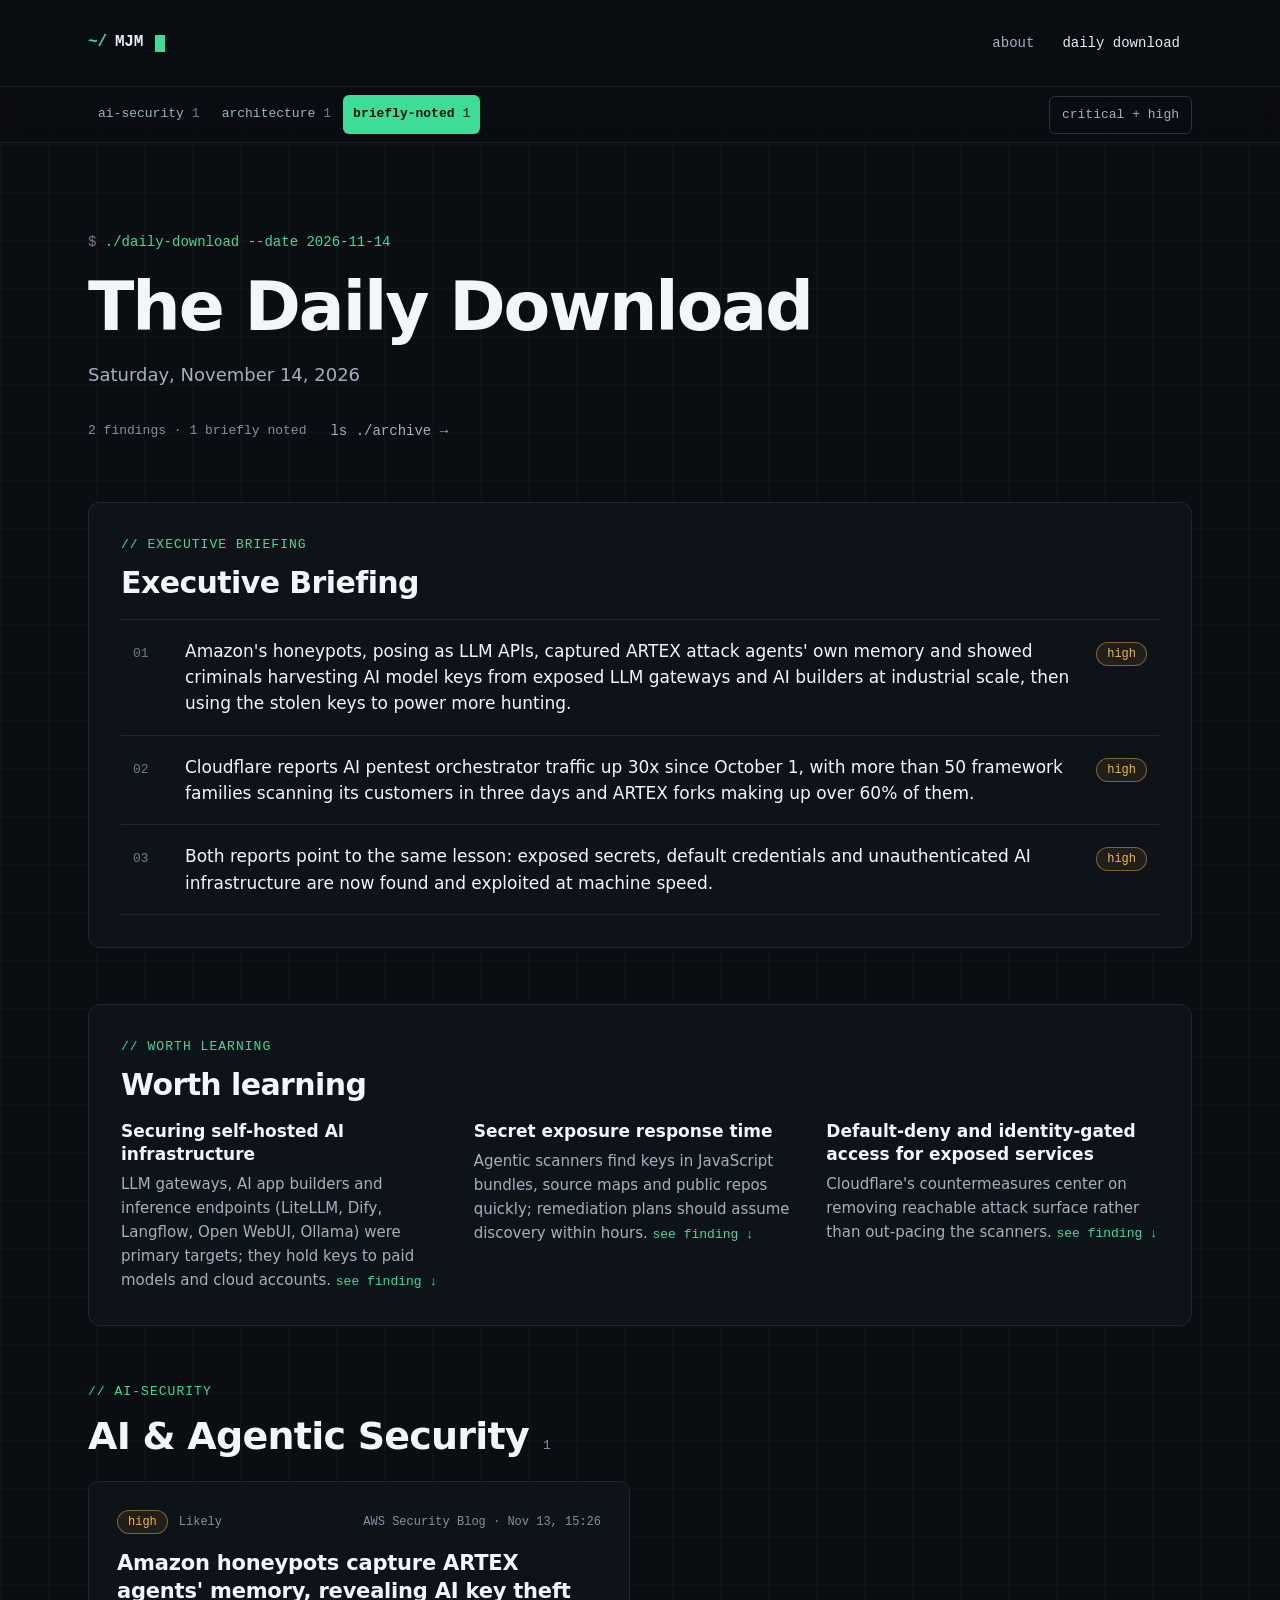
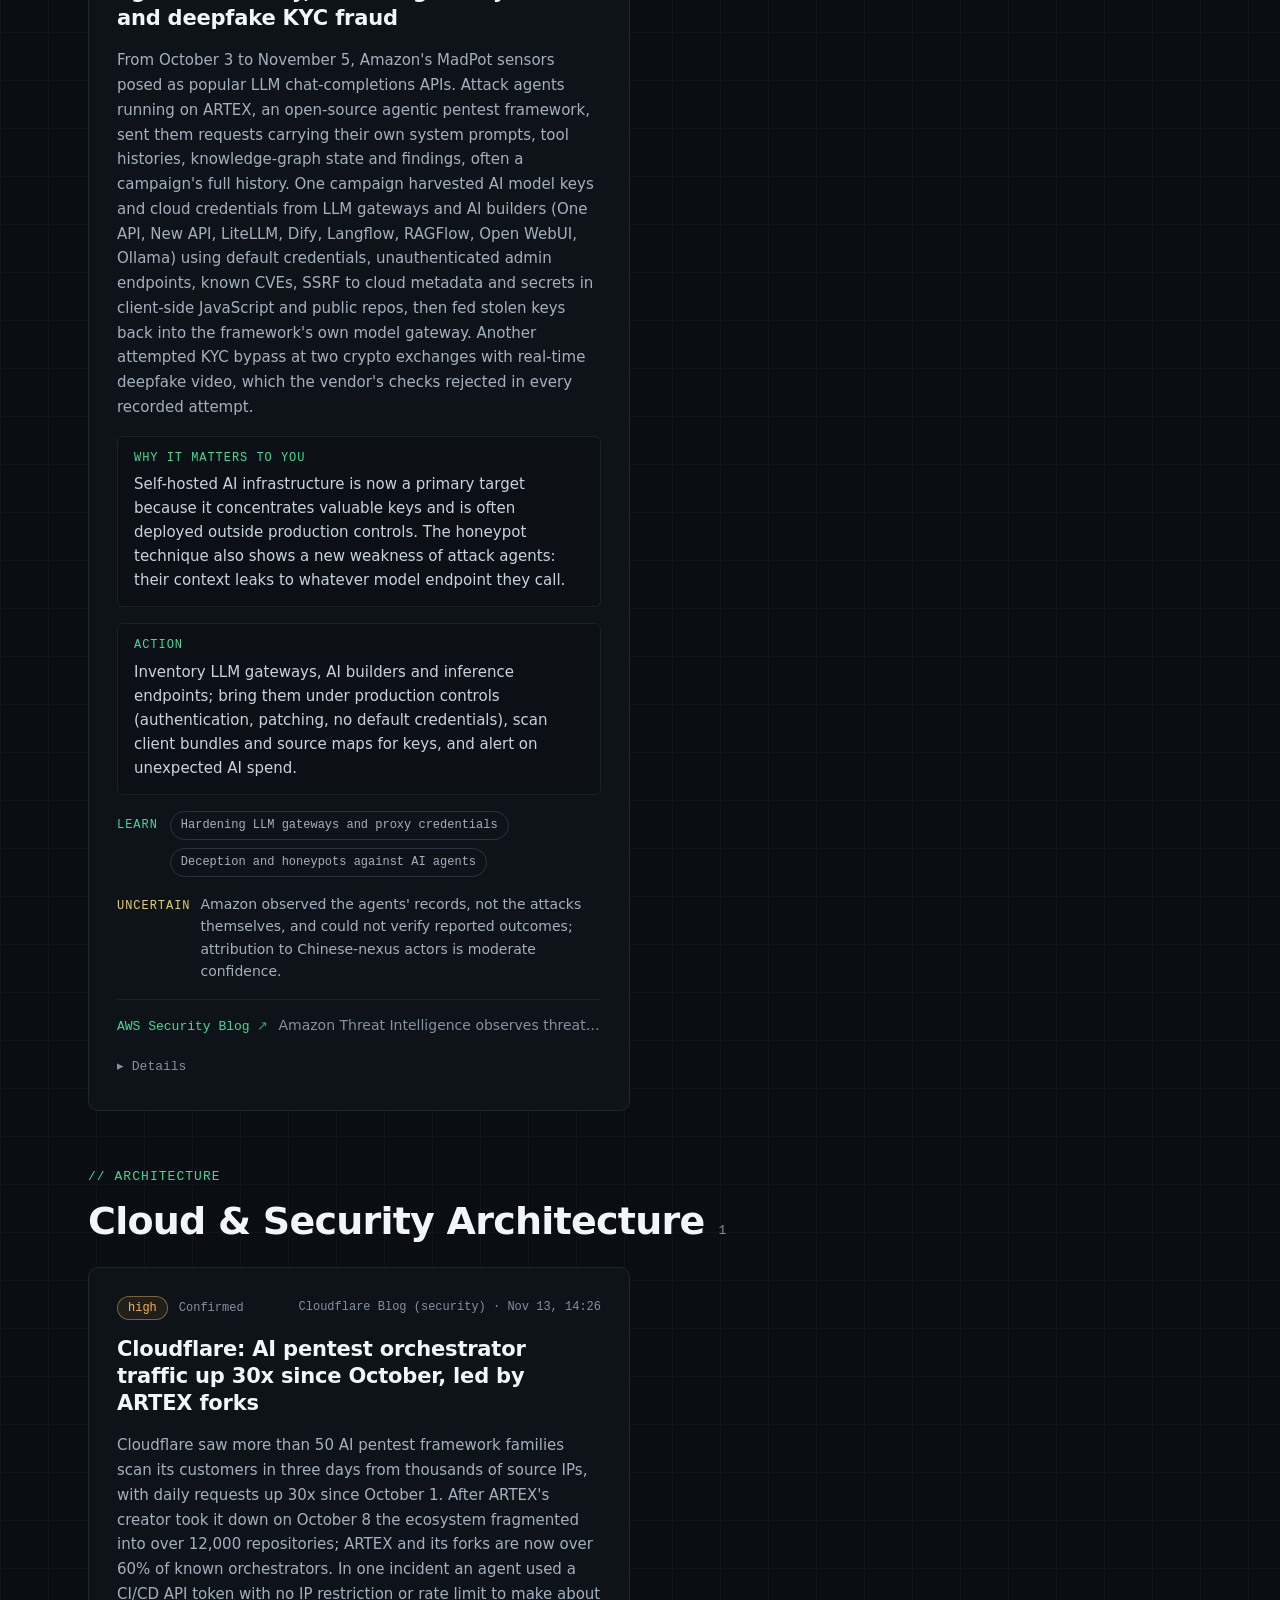
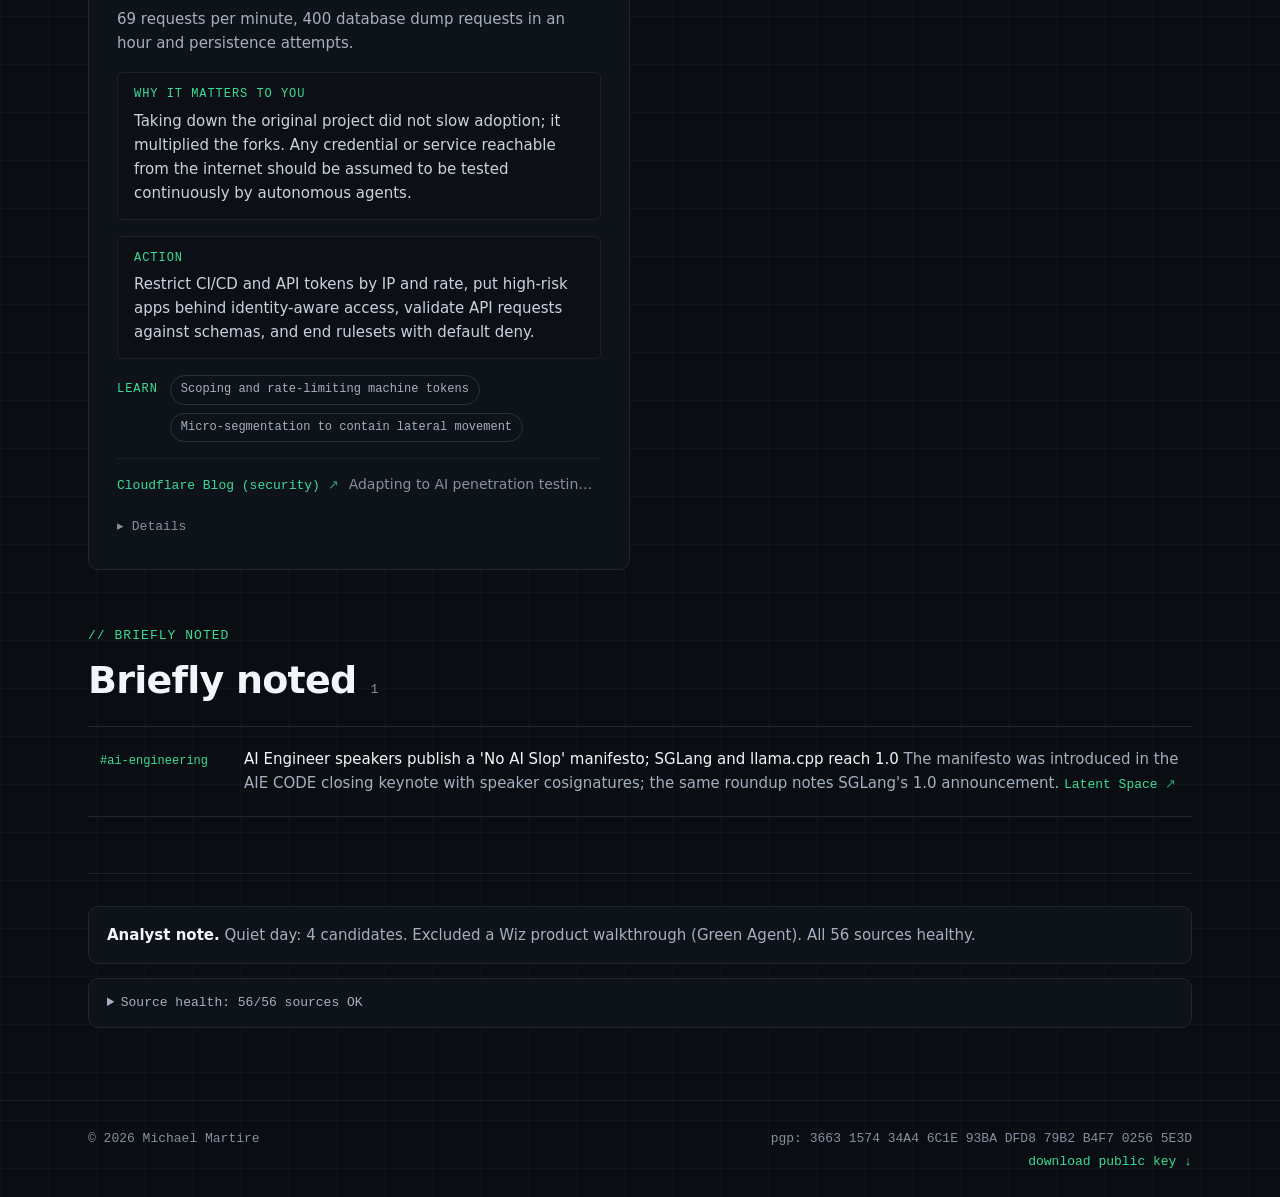
==== commit 5195dc9c: "Daily Download: 2026-11-14" ====
--- a/daily_download/index.html
+++ b/daily_download/index.html
@@ -6,8 +6,8 @@
 <meta http-equiv="Content-Security-Policy" content="default-src 'none'; style-src 'unsafe-inline' https://fonts.googleapis.com; font-src https://fonts.gstatic.com; script-src 'unsafe-inline'; img-src data:; base-uri 'none'; form-action 'none'">
 <meta name="referrer" content="no-referrer">
 <meta name="theme-color" content="#0A0D12">
-<title>The Daily Download · 2026-11-13</title>
-<meta name="description" content="SCKit, a worm-like toolkit found in the ScreenConnect MSP attacks, is built to jump from a customer endpoint to the technician who connects to it and on to other managed networks; 288 endpoints across 48 organizations were hit within 90 minutes.">
+<title>The Daily Download · 2026-11-14</title>
+<meta name="description" content="Amazon&#x27;s honeypots, posing as LLM APIs, captured ARTEX attack agents&#x27; own memory and showed criminals harvesting AI model keys from exposed LLM gateways and AI builders at industrial scale, then using the stolen keys to power more hunting.">
 <link rel="icon" type="image/svg+xml" href="data:image/svg+xml,%3Csvg xmlns=%22http://www.w3.org/2000/svg%22 viewBox=%220 0 64 64%22 role=%22img%22 aria-label=%22The Daily Download%22%3E%3Crect width=%2264%22 height=%2264%22 rx=%2212%22 fill=%22%230A0D12%22/%3E%3Ctext x=%228%22 y=%2242%22 font-family=%22JetBrains Mono, ui-monospace, monospace%22 font-size=%2226%22 font-weight=%22600%22 fill=%22%233DDC97%22%3E~/%3C/text%3E%3Crect x=%2244%22 y=%2220%22 width=%2210%22 height=%2226%22 fill=%22%233DDC97%22/%3E%3C/svg%3E">
 <link rel="preconnect" href="https://fonts.googleapis.com">
 <link rel="preconnect" href="https://fonts.gstatic.com" crossorigin>
@@ -399,140 +399,45 @@
 <a class="skip-link" href="#main">Skip to content</a>
 
 <header class="site-header"><nav class="container site-nav" aria-label="Primary"><a class="logo" href="../" aria-label="Home"><span class="logo__prefix">~/</span>MJM<span class="cursor" aria-hidden="true"></span></a><ul class="site-nav__links"><li><a class="site-nav__link" href="../#about">about</a></li><li><a class="site-nav__link" href="../daily_download/" aria-current="page">daily download</a></li></ul></nav></header>
-<div class="subbar"><div class="container subbar-inner"><span class="subbar-label">sections</span><nav class="nav" id="section-nav" aria-label="Briefing sections"><a href="#sec-ai-engineering">ai-engineering<b>1</b></a><a href="#sec-ai-security">ai-security<b>4</b></a><a href="#sec-architecture">architecture<b>1</b></a><a href="#sec-incidents">incidents<b>1</b></a><a href="#sec-brief">briefly-noted<b>3</b></a></nav><div class="tools"><button type="button" class="tool" id="filter-toggle" aria-pressed="false" title="Show only critical and high priority">critical + high</button><button type="button" class="tool nav-toggle" id="nav-toggle" aria-expanded="false" aria-controls="section-nav" aria-label="Sections menu" title="Sections"><span class="bars" aria-hidden="true"><span></span><span></span><span></span></span></button></div></div></div><main id="main"><section class="container hero" id="top" aria-labelledby="dd-title"><p class="prompt"><span class="prompt__sym">$</span> ./daily-download --date 2026-11-13</p><h1 id="dd-title" class="hero__title">The Daily Download</h1><p class="hero__date">Friday, November 13, 2026</p><div class="hero__meta"><span class="hero__stats">7 findings · 3 briefly noted</span><a class="text-link" href="archive/">ls ./archive →</a></div></section><div class="container wrap"><section class="panel executive" id="executive"><div class="panel-head"><p class="eyebrow">// executive briefing</p><h2 class="panel-title">Executive Briefing</h2></div><ol><li class="exec-high"><a class="exec-item" href="#C001"><span class="num">01</span><span class="exec-text">SCKit, a worm-like toolkit found in the ScreenConnect MSP attacks, is built to jump from a customer endpoint to the technician who connects to it and on to other managed networks; 288 endpoints across 48 organizations were hit within 90 minutes.</span><span class="pill pill-high">high</span></a></li><li class="exec-high"><a class="exec-item" href="#C008"><span class="num">02</span><span class="exec-text">A pgEdge RAG Server race condition returned one tenant&#x27;s documents to another under ordinary concurrent load, a clean example of how shared retrieval state breaks tenant isolation without any injection.</span><span class="pill pill-high">high</span></a></li><li class="exec-medium"><a class="exec-item" href="#C002"><span class="num">03</span><span class="exec-text">Google released Gemini 4 Hydrogen, a fast agentic execution model with a 1M-token context at $1.50/$7.50 per million tokens; the large Terminal-Bench gains are Google&#x27;s own figures.</span><span class="pill pill-medium">medium</span></a></li><li class="exec-medium"><a class="exec-item" href="#C006"><span class="num">04</span><span class="exec-text">Research shows LLM-generated, behavior-preserving rewrites can make CodeQL taint alerts disappear while the vulnerability stays, so a vanished SAST alert is not proof of a fix.</span><span class="pill pill-medium">medium</span></a></li><li class="exec-medium"><a class="exec-item" href="#C004"><span class="num">05</span><span class="exec-text">A LoRA adapter can pass an audit on the full-precision base model and hijack decisions only after the same base is quantized for deployment.</span><span class="pill pill-medium">medium</span></a></li></ol></section><section class="panel learning" id="learning"><div class="panel-head"><p class="eyebrow">// worth learning</p><h2 class="panel-title">Worth learning</h2></div><ul><li><b>Tenant isolation in RAG and retrieval pipelines</b><p>Shared indexes, caches and per-request filters are where multi-tenant AI features leak; isolation needs to be structural, not a filter parameter. <a href="#C008">see finding ↓</a></p></li><li><b>Trusted remote-management paths as lateral-movement channels</b><p>SCKit targets the technician session itself; the trust between MSP and customer is the attack path. <a href="#C001">see finding ↓</a></p></li><li><b>Limits of SAST as a gate</b><p>Alert disappearance after a change is weak evidence of a fix, especially when code is rewritten by AI agents. <a href="#C006">see finding ↓</a></p></li><li><b>Model artifact supply chain: adapters and quantization</b><p>What you audit must be what you deploy, including the quantized build. <a href="#C004">see finding ↓</a></p></li></ul></section><section class="section" id="sec-ai-engineering"><div class="section-head"><p class="eyebrow">// ai-engineering</p><h2 class="section-title">AI Innovation &amp; Engineering<small>1</small></h2></div><div class="grid">
-<article class="card prio-medium" id="C002" data-priority="medium">
+<div class="subbar"><div class="container subbar-inner"><span class="subbar-label">sections</span><nav class="nav" id="section-nav" aria-label="Briefing sections"><a href="#sec-ai-security">ai-security<b>1</b></a><a href="#sec-architecture">architecture<b>1</b></a><a href="#sec-brief">briefly-noted<b>1</b></a></nav><div class="tools"><button type="button" class="tool" id="filter-toggle" aria-pressed="false" title="Show only critical and high priority">critical + high</button><button type="button" class="tool nav-toggle" id="nav-toggle" aria-expanded="false" aria-controls="section-nav" aria-label="Sections menu" title="Sections"><span class="bars" aria-hidden="true"><span></span><span></span><span></span></span></button></div></div></div><main id="main"><section class="container hero" id="top" aria-labelledby="dd-title"><p class="prompt"><span class="prompt__sym">$</span> ./daily-download --date 2026-11-14</p><h1 id="dd-title" class="hero__title">The Daily Download</h1><p class="hero__date">Saturday, November 14, 2026</p><div class="hero__meta"><span class="hero__stats">2 findings · 1 briefly noted</span><a class="text-link" href="archive/">ls ./archive →</a></div></section><div class="container wrap"><section class="panel executive" id="executive"><div class="panel-head"><p class="eyebrow">// executive briefing</p><h2 class="panel-title">Executive Briefing</h2></div><ol><li class="exec-high"><a class="exec-item" href="#C001"><span class="num">01</span><span class="exec-text">Amazon&#x27;s honeypots, posing as LLM APIs, captured ARTEX attack agents&#x27; own memory and showed criminals harvesting AI model keys from exposed LLM gateways and AI builders at industrial scale, then using the stolen keys to power more hunting.</span><span class="pill pill-high">high</span></a></li><li class="exec-high"><a class="exec-item" href="#C003"><span class="num">02</span><span class="exec-text">Cloudflare reports AI pentest orchestrator traffic up 30x since October 1, with more than 50 framework families scanning its customers in three days and ARTEX forks making up over 60% of them.</span><span class="pill pill-high">high</span></a></li><li class="exec-high"><a class="exec-item" href="#C001"><span class="num">03</span><span class="exec-text">Both reports point to the same lesson: exposed secrets, default credentials and unauthenticated AI infrastructure are now found and exploited at machine speed.</span><span class="pill pill-high">high</span></a></li></ol></section><section class="panel learning" id="learning"><div class="panel-head"><p class="eyebrow">// worth learning</p><h2 class="panel-title">Worth learning</h2></div><ul><li><b>Securing self-hosted AI infrastructure</b><p>LLM gateways, AI app builders and inference endpoints (LiteLLM, Dify, Langflow, Open WebUI, Ollama) were primary targets; they hold keys to paid models and cloud accounts. <a href="#C001">see finding ↓</a></p></li><li><b>Secret exposure response time</b><p>Agentic scanners find keys in JavaScript bundles, source maps and public repos quickly; remediation plans should assume discovery within hours. <a href="#C001">see finding ↓</a></p></li><li><b>Default-deny and identity-gated access for exposed services</b><p>Cloudflare&#x27;s countermeasures center on removing reachable attack surface rather than out-pacing the scanners. <a href="#C003">see finding ↓</a></p></li></ul></section><section class="section" id="sec-ai-security"><div class="section-head"><p class="eyebrow">// ai-security</p><h2 class="section-title">AI &amp; Agentic Security<small>1</small></h2></div><div class="grid">
+<article class="card prio-high" id="C001" data-priority="high">
   <header class="card-head">
-    <span class="pill pill-medium">medium</span>
+    <span class="pill pill-high">high</span>
     
-    <span class="conf conf-confirmed">Confirmed</span>
-    <span class="meta">Google DeepMind Blog · Nov 12, 13:00</span>
+    <span class="conf conf-likely">Likely</span>
+    <span class="meta">AWS Security Blog · Nov 13, 15:26</span>
   </header>
-  <h3>Google releases Gemini 4 Hydrogen, a fast model for agentic execution</h3>
+  <h3>Amazon honeypots capture ARTEX agents&#x27; memory, revealing AI key theft and deepfake KYC fraud</h3>
   
-  <p class="summary">Gemini 4 Hydrogen is Google&#x27;s fast execution model, positioned under the frontier Gemini 4 Carbon and Argon models and as the upgrade from Gemini 3.8 Flash. It has a 1M-token context, four thinking levels including a new xhigh, and flat pricing of $1.50 per million input tokens and $7.50 per million output tokens. Google&#x27;s Antigravity orchestrator can switch between Carbon and Hydrogen within one session.</p>
-  <dl class="capability"><dt>What changed</dt><dd>Google says it calls tools more often, batches file reads and searches in parallel, recovers when a tool call fails, and overreaches less in agentic tasks.</dd><dt>Evidence</dt><dd><span class="ev ev-vendor-claim">Vendor claim</span>Google reports 57% on Terminal-Bench 4.1 versus 18.2% for Gemini 3.8 Flash, and an Artificial Analysis Intelligence Index of 51 (54 at xhigh) versus 50 for Argon. Google does not say who ran the Terminal-Bench numbers.</dd><dt>Opportunity</dt><dd>A cheap executor paired with a frontier planner is becoming the default agent architecture, which lowers the cost of running agent workflows at scale.</dd></dl>
-  <div class="block block-why"><h4>Why it matters to you</h4><p>Planner/executor splits mean different models with different safety behavior act on the same session. Security reviews of agent systems need to consider which model holds which permissions.</p></div>
+  <p class="summary">From October 3 to November 5, Amazon&#x27;s MadPot sensors posed as popular LLM chat-completions APIs. Attack agents running on ARTEX, an open-source agentic pentest framework, sent them requests carrying their own system prompts, tool histories, knowledge-graph state and findings, often a campaign&#x27;s full history. One campaign harvested AI model keys and cloud credentials from LLM gateways and AI builders (One API, New API, LiteLLM, Dify, Langflow, RAGFlow, Open WebUI, Ollama) using default credentials, unauthenticated admin endpoints, known CVEs, SSRF to cloud metadata and secrets in client-side JavaScript and public repos, then fed stolen keys back into the framework&#x27;s own model gateway. Another attempted KYC bypass at two crypto exchanges with real-time deepfake video, which the vendor&#x27;s checks rejected in every recorded attempt.</p>
   
-  <div class="learn"><span>Learn</span><ul><li>Planner/executor multi-model agent architectures</li></ul></div>
-  
+  <div class="block block-why"><h4>Why it matters to you</h4><p>Self-hosted AI infrastructure is now a primary target because it concentrates valuable keys and is often deployed outside production controls. The honeypot technique also shows a new weakness of attack agents: their context leaks to whatever model endpoint they call.</p></div>
+  <div class="block block-action"><h4>Action</h4><p>Inventory LLM gateways, AI builders and inference endpoints; bring them under production controls (authentication, patching, no default credentials), scan client bundles and source maps for keys, and alert on unexpected AI spend.</p></div>
+  <div class="learn"><span>Learn</span><ul><li>Hardening LLM gateways and proxy credentials</li><li>Deception and honeypots against AI agents</li></ul></div>
+  <div class="uncertainty"><span>Uncertain</span>Amazon observed the agents&#x27; records, not the attacks themselves, and could not verify reported outcomes; attribution to Chinese-nexus actors is moderate confidence.</div>
   <div class="chips"></div>
-  <ul class="links"><li><a href="https://deepmind.google/blog/introducing-gemini-4-hydrogen/" target="_blank" rel="noopener noreferrer">Google DeepMind Blog</a><span class="link-title">Introducing Gemini 4 Hydrogen</span></li></ul>
-  <details class="more"><summary>Details</summary><dl><dt>Relevance score</dt><dd>51/100 — topics: ai_engineering, model_release +24; category ai-engineering +14; primary source +8; source priority +4; recent +1</dd></dl></details>
-</article></div></section><section class="section" id="sec-ai-security"><div class="section-head"><p class="eyebrow">// ai-security</p><h2 class="section-title">AI &amp; Agentic Security<small>4</small></h2></div><div class="grid">
-<article class="card prio-high" id="C008" data-priority="high">
+  <ul class="links"><li><a href="https://aws.amazon.com/blogs/security/amazon-threat-intelligence-observes-threat-actors-running-cybercrime-campaigns-with-artex-ai-agents/" target="_blank" rel="noopener noreferrer">AWS Security Blog</a><span class="link-title">Amazon Threat Intelligence observes threat actors running cybercrime campaigns with ARTEX AI agents</span></li></ul>
+  <details class="more"><summary>Details</summary><dl><dt>Relevance score</dt><dd>53/100 — topics: ai_engineering, ai_security, major_incident +32; category architecture +10; primary source +8; source priority +2; recent +1</dd></dl></details>
+</article></div></section><section class="section" id="sec-architecture"><div class="section-head"><p class="eyebrow">// architecture</p><h2 class="section-title">Cloud &amp; Security Architecture<small>1</small></h2></div><div class="grid">
+<article class="card prio-high" id="C003" data-priority="high">
   <header class="card-head">
     <span class="pill pill-high">high</span>
     
     <span class="conf conf-confirmed">Confirmed</span>
-    <span class="meta">GitHub Advisories (Go ecosystem) · Nov 12, 14:42</span>
+    <span class="meta">Cloudflare Blog (security) · Nov 13, 14:26</span>
   </header>
-  <h3>pgEdge RAG Server shared keyword index leaked documents across concurrent requests</h3>
+  <h3>Cloudflare: AI pentest orchestrator traffic up 30x since October, led by ARTEX forks</h3>
   
-  <p class="summary">The pgEdge RAG Server kept a single BM25 keyword index per pipeline, shared by every request. Each request cleared it, refilled it from its own filtered corpus and searched it, taking a separate lock for each step, so concurrent requests interleaved and one caller could receive another&#x27;s documents. Where applications passed a tenant identifier as a search filter, ordinary load was enough to defeat that scoping; no injection or malformed input was needed.</p>
+  <p class="summary">Cloudflare saw more than 50 AI pentest framework families scan its customers in three days from thousands of source IPs, with daily requests up 30x since October 1. After ARTEX&#x27;s creator took it down on October 8 the ecosystem fragmented into over 12,000 repositories; ARTEX and its forks are now over 60% of known orchestrators. In one incident an agent used a CI/CD API token with no IP restriction or rate limit to make about 69 requests per minute, 400 database dump requests in an hour and persistence attempts.</p>
   
-  <div class="block block-why"><h4>Why it matters to you</h4><p>Tenant isolation in RAG systems often rests on a filter applied to shared state. This bug shows the failure mode: correct filters, wrong concurrency boundary, and data crosses tenants with no attacker skill required.</p></div>
-  <div class="block block-action"><h4>Action</h4><p>Upgrade the Go module to the fixed version. When reviewing RAG features, check whether indexes, caches or rerankers are shared across tenants and whether isolation holds under concurrency.</p></div>
-  <div class="learn"><span>Learn</span><ul><li>Check-then-act races (CWE-362) in multi-step operations</li><li>Per-tenant indexes vs. filtered shared indexes</li></ul></div>
-  
-  <div class="chips"><span class="chip chip-muted">No known exploitation</span><span class="chip chip-muted">CVSS v3.x 5.9</span><span class="chip chip-muted" title="FIRST EPSS: probability of exploitation in the next 30 days">EPSS 0.3% · p19</span><a class="chip chip-id" href="https://nvd.nist.gov/vuln/detail/CVE-2026-125325" target="_blank" rel="noopener noreferrer">CVE-2026-125325</a><a class="chip chip-id" href="https://github.com/advisories/GHSA-w437-9mwm-j6vq" target="_blank" rel="noopener noreferrer">GHSA-w437-9mwm-j6vq</a></div>
-  <ul class="links"><li><a href="https://github.com/advisories/GHSA-w437-9mwm-j6vq" target="_blank" rel="noopener noreferrer">GitHub Advisories (Go ecosystem)</a><span class="link-title">pgEdge RAG Server shared keyword index leaked results between concurrent unauthenticated requests</span></li></ul>
-  <details class="more"><summary>Details</summary><dl><dt>Affected</dt><dd>github.com/pgEdge/pgedge-rag-server before 1.0.1-0.20260729020411-a09d4872356b</dd><dt>Mitigation</dt><dd>Upgrade to the fixed pseudo-version.</dd><dt>Relevance score</dt><dd>43/100 — topics: ai_engineering, ai_security +30; category go +4; primary source +8; recent +1</dd></dl></details>
-</article>
-<article class="card prio-medium" id="C006" data-priority="medium">
-  <header class="card-head">
-    <span class="pill pill-medium">medium</span>
-    
-    <span class="conf conf-preliminary">Preliminary</span>
-    <span class="meta">arXiv cs.CR (AI-security papers only) · Nov 13, 00:00</span>
-  </header>
-  <h3>Natural code rewrites make CodeQL taint alerts vanish while the vulnerability remains</h3>
-  
-  <p class="summary">Researchers tested CodeQL&#x27;s JavaScript taint tracking against vulnerability-preserving rewrites produced by a large language model. The paper&#x27;s premise is that SAST tools act as CI gates and that developers read a disappearing alert as a fixed bug, which only holds if the analyzer is robust to such rewrites.</p>
-  
-  <div class="block block-why"><h4>Why it matters to you</h4><p>As coding agents rewrite more code, alerts will disappear for reasons unrelated to fixes. Teams that treat &#x27;alert closed after change&#x27; as remediation evidence may be closing real vulnerabilities.</p></div>
-  <div class="block block-action"><h4>Action</h4><p>Do not accept alert disappearance alone as a fix; require a targeted test or a reviewed diff that addresses the sink or source.</p></div>
-  <div class="learn"><span>Learn</span><ul><li>How taint tracking models sources, sinks and sanitizers</li><li>Robustness testing for static analyzers</li></ul></div>
-  <div class="uncertainty"><span>Uncertain</span>Preprint; the excerpt does not give the rate of alerts suppressed.</div>
-  <div class="chips"></div>
-  <ul class="links"><li><a href="https://arxiv.org/abs/2611.17123" target="_blank" rel="noopener noreferrer">arXiv cs.CR (AI-security papers only)</a><span class="link-title">Preserve the Vulnerability, Break the Alert: Testing the Robustness of CodeQL Taint Tracking with Natural…</span></li></ul>
-  <details class="more"><summary>Details</summary><dl><dt>Relevance score</dt><dd>47/100 — topics: ai_engineering, ai_security +30; category ai-security +14; community source +0; recent +3</dd></dl></details>
-</article>
-<article class="card prio-medium" id="C004" data-priority="medium">
-  <header class="card-head">
-    <span class="pill pill-medium">medium</span>
-    
-    <span class="conf conf-preliminary">Preliminary</span>
-    <span class="meta">arXiv cs.CR (AI-security papers only) · Nov 13, 00:00</span>
-  </header>
-  <h3>LoRA adapters can pass audit at full precision and hijack decisions after quantization</h3>
-  
-  <p class="summary">A preprint shows a third-party LoRA adapter, used for decision tasks such as content moderation or function selection, that behaves benignly on the unquantized base model but hijacks decisions once the same base is quantized for deployment. The attack works without modifying the trusted base model.</p>
-  
-  <div class="block block-why"><h4>Why it matters to you</h4><p>Model supply-chain reviews usually evaluate artifacts in one configuration. If audit and deployment differ in precision, the audit does not cover what runs, which matters for adapters used in guardrails and tool routing.</p></div>
-  <div class="block block-action"><h4>Action</h4><p>Evaluate third-party adapters in the exact quantized configuration you deploy, and treat adapters as untrusted code.</p></div>
-  <div class="learn"><span>Learn</span><ul><li>Model quantization and its behavioral effects</li><li>Provenance for adapters and fine-tunes</li></ul></div>
+  <div class="block block-why"><h4>Why it matters to you</h4><p>Taking down the original project did not slow adoption; it multiplied the forks. Any credential or service reachable from the internet should be assumed to be tested continuously by autonomous agents.</p></div>
+  <div class="block block-action"><h4>Action</h4><p>Restrict CI/CD and API tokens by IP and rate, put high-risk apps behind identity-aware access, validate API requests against schemas, and end rulesets with default deny.</p></div>
+  <div class="learn"><span>Learn</span><ul><li>Scoping and rate-limiting machine tokens</li><li>Micro-segmentation to contain lateral movement</li></ul></div>
   
   <div class="chips"></div>
-  <ul class="links"><li><a href="https://arxiv.org/abs/2611.14978" target="_blank" rel="noopener noreferrer">arXiv cs.CR (AI-security papers only)</a><span class="link-title">Hijacking a Trusted LLM in Real-World Quantized Deployments Only Requires a Disguised Adapter</span></li></ul>
-  <details class="more"><summary>Details</summary><dl><dt>Relevance score</dt><dd>47/100 — topics: ai_engineering, ai_security +30; category ai-security +14; community source +0; recent +3</dd></dl></details>
-</article>
-<article class="card prio-medium" id="C009" data-priority="medium">
-  <header class="card-head">
-    <span class="pill pill-medium">medium</span>
-    
-    <span class="conf conf-preliminary">Preliminary</span>
-    <span class="meta">arXiv cs.CR (AI-security papers only) · Nov 13, 00:00</span>
-  </header>
-  <h3>Two papers on availability attacks against agents: fake warnings and runaway execution</h3>
-  
-  <p class="summary">One preprint shows that fabricated risk warnings planted in low-trust content can make tool-using agents refuse legitimate tasks, and evaluates a Verify-Before-Abstain protocol that weighs the authority of the evidence. A second, OverServe, shows a malicious tenant of a subscription SaaS agent can craft prompts that exploit the agent&#x27;s stopping decisions to extend execution and burn provider resources.</p>
-  
-  <div class="block block-why"><h4>Why it matters to you</h4><p>Agent threat models focus on integrity and confidentiality; these show availability and cost are attack surfaces too, both through the agent&#x27;s own safety behavior and its control over when to stop.</p></div>
-  <div class="block block-action"><h4>Action</h4><p>Put per-tenant budgets and step limits on agent runs, and weigh source provenance before acting on in-context warnings.</p></div>
-  <div class="learn"><span>Learn</span><ul><li>Denial-of-wallet in multi-tenant agents</li><li>Provenance-aware handling of untrusted context</li></ul></div>
-  
-  <div class="chips"></div>
-  <ul class="links"><li><a href="https://arxiv.org/abs/2611.14864" target="_blank" rel="noopener noreferrer">arXiv cs.CR (AI-security papers only)</a><span class="link-title">When Safety Becomes an Attack Surface: Manipulating Abstention in Tool-Using AI Agents</span></li><li><a href="https://arxiv.org/abs/2611.14808" target="_blank" rel="noopener noreferrer">arXiv cs.CR (AI-security papers only)</a><span class="link-title">OverServe: Resource Amplification Attacks on SaaS Agents via Tool--Prompt Co-Design</span></li></ul>
-  <details class="more"><summary>Details</summary><dl><dt>Relevance score</dt><dd>42/100 — topics: ai_security, supply_chain +25; category ai-security +14; community source +0; recent +3</dd></dl></details>
-</article></div></section><section class="section" id="sec-architecture"><div class="section-head"><p class="eyebrow">// architecture</p><h2 class="section-title">Cloud &amp; Security Architecture<small>1</small></h2></div><div class="grid">
-<article class="card prio-medium" id="C011" data-priority="medium">
-  <header class="card-head">
-    <span class="pill pill-medium">medium</span>
-    
-    <span class="conf conf-confirmed">Confirmed</span>
-    <span class="meta">AWS Security Bulletins · Nov 12, 16:11</span>
-  </header>
-  <h3>AWS Advanced Go Wrapper search-path flaw allows escalation to rds_superuser on Aurora PostgreSQL</h3>
-  
-  <p class="summary">An untrusted search path issue in the wrapper&#x27;s Aurora PostgreSQL dialect detection (CVE-2026-126793) lets an authenticated database user plant a crafted function that runs when another user, including an rds_superuser member, connects through the wrapper. It affects awssql/v2.0.0 up to but not including v2.0.3.</p>
-  
-  <div class="block block-why"><h4>Why it matters to you</h4><p>A client library that runs unqualified queries at connect time executes in the connecting user&#x27;s privileges, so a low-privileged user can booby-trap the schema for administrators. The same pattern applies to any tooling that probes a database on connect.</p></div>
-  <div class="block block-action"><h4>Action</h4><p>Upgrade to awssql/v2.0.3 or later; schema-qualify functions in connection-time queries and restrict CREATE on shared schemas.</p></div>
-  <div class="learn"><span>Learn</span><ul><li>PostgreSQL search_path hijacking</li></ul></div>
-  
-  <div class="chips"><span class="chip chip-muted">No known exploitation</span><span class="chip chip-muted" title="FIRST EPSS: probability of exploitation in the next 30 days">EPSS 0.3% · p24</span><a class="chip chip-id" href="https://nvd.nist.gov/vuln/detail/CVE-2026-126793" target="_blank" rel="noopener noreferrer">CVE-2026-126793</a></div>
-  <ul class="links"><li><a href="https://aws.amazon.com/security/security-bulletins/rss/2026-182-aws/" target="_blank" rel="noopener noreferrer">AWS Security Bulletins</a><span class="link-title">CVE-2026-126793 - Privilege escalation in Aurora PostgreSQL dialect detection in AWS Advanced Go Wrapper</span></li></ul>
-  <details class="more"><summary>Details</summary><dl><dt>Affected</dt><dd>AWS Advanced Go Wrapper awssql/v2.0.0 to before v2.0.3</dd><dt>Mitigation</dt><dd>Upgrade to v2.0.3.</dd><dt>Relevance score</dt><dd>41/100 — topics: identity_authz, aws +18; category architecture +10; primary source +8; source priority +4; recent +1</dd></dl></details>
-</article></div></section><section class="section" id="sec-incidents"><div class="section-head"><p class="eyebrow">// incidents</p><h2 class="section-title">Exceptional Incidents<small>1</small></h2></div><div class="grid">
-<article class="card prio-high" id="C001" data-priority="high">
-  <header class="card-head">
-    <span class="pill pill-high">high</span>
-    
-    <span class="conf conf-confirmed">Confirmed</span>
-    <span class="meta">BleepingComputer · Nov 12, 17:53</span>
-  </header>
-  <h3>Worm-like SCKit toolkit in ScreenConnect MSP attacks is built to pivot through technicians</h3>
-  
-  <p class="summary">Huntress and Blackpoint Cyber describe SCKit, a set of 16 scripts and components deployed in recent ScreenConnect attacks on MSPs. A component called RelayTrap replaces the ScreenConnect guest process on an infected endpoint, waits for a technician to connect, and tries to exploit a client-side file-transfer flaw (CVE-2026-84869, patched in 26.6.5); other components aim to steal the technician&#x27;s cookies and push commands to other customers through Shared Toolbox. Initial access is believed to have come through the third-party RMM+ extension, whose versions 1.0.31 and 1.0.32 accepted a blank shared access key. At least 288 endpoints across 48 organizations were compromised within 90 minutes.</p>
-  
-  <div class="block block-why"><h4>Why it matters to you</h4><p>The design turns the support relationship into the propagation path: the defender&#x27;s own remote session becomes the attack vector. It also shows how a third-party extension with a fail-open default can bypass the platform&#x27;s authentication and MFA.</p></div>
-  <div class="block block-action"><h4>Action</h4><p>Update ScreenConnect clients, disable the affected extensions, review Run Command and Toolbox activity, and avoid interactive remote sessions to potentially infected endpoints; investigate with separate tooling.</p></div>
-  <div class="learn"><span>Learn</span><ul><li>Fail-closed defaults for shared secrets</li><li>Client-side attack surface of remote support tools</li></ul></div>
-  <div class="uncertainty"><span>Uncertain</span>Researchers say they have not seen the technician-to-customer spread succeed in the wild; Blackpoint reproduced it against an unpatched client.</div>
-  <div class="chips"></div>
-  <ul class="links"><li><a href="https://www.bleepingcomputer.com/news/security/new-worm-like-sckit-malware-targets-msps-in-screenconnect-attacks/" target="_blank" rel="noopener noreferrer">BleepingComputer</a><span class="link-title">New worm-like &#x27;SCKit&#x27; malware targets MSPs in ScreenConnect attacks</span></li></ul>
-  <details class="more"><summary>Details</summary><dl><dt>Relevance score</dt><dd>38/100 — topics: supply_chain, systemic +27; category incidents +2; established source +5; source priority +2; recent +2</dd></dl></details>
-</article></div></section><section class="section" id="sec-brief"><div class="section-head"><p class="eyebrow">// briefly noted</p><h2 class="section-title">Briefly noted<small>3</small></h2></div><ul class="brief-list"><li class="brief" id="C013" data-priority="low"><span class="tag">#ai-engineering</span><div><b>Jensen Huang steps down as NVIDIA CEO; CFO Colette Kress is interim CEO</b> <span class="brief-text">NVIDIA announced the change on November 12 without giving a reason; reported causes in press coverage are unconfirmed.</span> <a href="https://latent.space/p/ainews-jensen-huang-resigns-after-33-years-leading-nvidia/" target="_blank" rel="noopener noreferrer">Latent Space</a></div></li><li class="brief" id="C016" data-priority="low"><span class="tag">#ai-engineering</span><div><b>llama.cpp and ggml reach v1.0.0 with a stable, semantically versioned C API</b> <span class="brief-text">Breaking API or ABI changes will now bump the major version, and ggml backends can be built as dynamically loaded libraries.</span> <a href="https://huggingface.co/blog/ggml-org/llama-cpp-v1" target="_blank" rel="noopener noreferrer">Hugging Face Blog</a></div></li><li class="brief" id="C005" data-priority="low"><span class="tag">#ai-security</span><div><b>Preprint: recurrent state in latent-state LLMs can leak private prompt context</b> <span class="brief-text">Probing or physically observing a model&#x27;s fixed-size recurrent state can expose private facts and instructions without seeing the text or responses.</span> <a href="https://arxiv.org/abs/2611.16048" target="_blank" rel="noopener noreferrer">arXiv cs.CR (AI-security papers only)</a></div></li></ul></section><section class="footer-notes"><p class="analyst-note"><b>Analyst note.</b> Excluded vendor and partner marketing (Google Organization Policy, SentinelOne with Google SecOps, Wiz ASPM, OpenAI with Amplitude), a LangChain explainer on eval-driven development, and a Latent Space founder profile. All 56 sources healthy.</p><details class="health"><summary>Source health: 56/56 sources OK</summary><div class="table-wrap"><table><thead><tr><th>Source</th><th>Status</th><th>Items</th><th>Last success</th></tr></thead><tbody><tr><td>AWS Security Blog</td><td><span class="st st-ok">ok</span></td><td>20</td><td>Nov 13, 09:58</td></tr><tr><td>AWS Security Bulletins</td><td><span class="st st-ok">ok</span></td><td>44</td><td>Nov 13, 09:58</td></tr><tr><td>Anthropic Engineering</td><td><span class="st st-ok">ok</span></td><td>24</td><td>Nov 13, 09:58</td></tr><tr><td>Anthropic News</td><td><span class="st st-ok">ok</span></td><td>22</td><td>Nov 13, 09:58</td></tr><tr><td>Anthropic Research</td><td><span class="st st-ok">ok</span></td><td>23</td><td>Nov 13, 09:58</td></tr><tr><td>Aqua Security Blog</td><td><span class="st st-ok">ok</span></td><td>10</td><td>Nov 13, 09:58</td></tr><tr><td>Artificial Analysis</td><td><span class="st st-ok">ok</span></td><td>12</td><td>Nov 13, 09:58</td></tr><tr><td>BleepingComputer</td><td><span class="st st-ok">ok</span></td><td>15</td><td>Nov 13, 09:58</td></tr><tr><td>CISA Cybersecurity Advisories</td><td><span class="st st-ok">ok</span></td><td>14</td><td>Nov 13, 09:58</td></tr><tr><td>CISA Known Exploited Vulnerabilities</td><td><span class="st st-ok">ok</span></td><td>34</td><td>Nov 13, 09:58</td></tr><tr><td>CISA News (incl. Secure by Design)</td><td><span class="st st-ok">ok</span></td><td>10</td><td>Nov 13, 09:58</td></tr><tr><td>Claude Code Releases</td><td><span class="st st-empty">empty</span></td><td>0</td><td>Nov 13, 09:58</td></tr><tr><td>Cloudflare Blog (security)</td><td><span class="st st-ok">ok</span></td><td>20</td><td>Nov 13, 09:58</td></tr><tr><td>Datadog Security Labs</td><td><span class="st st-ok">ok</span></td><td>30</td><td>Nov 13, 09:58</td></tr><tr><td>Embrace The Red (Johann Rehberger)</td><td><span class="st st-ok">ok</span></td><td>231</td><td>Nov 13, 09:58</td></tr><tr><td>GKE Security Bulletins</td><td><span class="st st-ok">ok</span></td><td>30</td><td>Nov 13, 09:58</td></tr><tr><td>GitHub Advisories (Go ecosystem)</td><td><span class="st st-ok">ok</span></td><td>5</td><td>Nov 13, 09:58</td></tr><tr><td>GitHub Advisory Database (critical/high)</td><td><span class="st st-ok">ok</span></td><td>9</td><td>Nov 13, 09:58</td></tr><tr><td>GitHub Security Lab</td><td><span class="st st-ok">ok</span></td><td>10</td><td>Nov 13, 09:58</td></tr><tr><td>Go Releases (golang/go tags)</td><td><span class="st st-ok">ok</span></td><td>10</td><td>Nov 13, 09:58</td></tr><tr><td>Go Vulnerability Database</td><td><span class="st st-empty">empty</span></td><td>0</td><td>Nov 13, 09:58</td></tr><tr><td>Google Cloud Blog (identity &amp; security)</td><td><span class="st st-ok">ok</span></td><td>20</td><td>Nov 13, 09:58</td></tr><tr><td>Google Cloud Security Bulletins</td><td><span class="st st-ok">ok</span></td><td>30</td><td>Nov 13, 09:58</td></tr><tr><td>Google DeepMind Blog</td><td><span class="st st-ok">ok</span></td><td>100</td><td>Nov 13, 09:58</td></tr><tr><td>Google Online Security Blog</td><td><span class="st st-ok">ok</span></td><td>25</td><td>Nov 13, 09:58</td></tr><tr><td>Google Project Zero</td><td><span class="st st-ok">ok</span></td><td>10</td><td>Nov 13, 09:58</td></tr><tr><td>Google Threat Intelligence (Mandiant)</td><td><span class="st st-ok">ok</span></td><td>20</td><td>Nov 13, 09:58</td></tr><tr><td>Hugging Face Blog</td><td><span class="st st-ok">ok</span></td><td>400</td><td>Nov 13, 09:58</td></tr><tr><td>Hugging Face Daily Papers</td><td><span class="st st-ok">ok</span></td><td>14</td><td>Nov 13, 09:58</td></tr><tr><td>Krebs on Security</td><td><span class="st st-ok">ok</span></td><td>10</td><td>Nov 13, 09:58</td></tr><tr><td>Kubernetes Blog</td><td><span class="st st-ok">ok</span></td><td>50</td><td>Nov 13, 09:58</td></tr><tr><td>Kubernetes Official CVE Feed</td><td><span class="st st-ok">ok</span></td><td>95</td><td>Nov 13, 09:58</td></tr><tr><td>LangChain Blog</td><td><span class="st st-ok">ok</span></td><td>99</td><td>Nov 13, 09:58</td></tr><tr><td>LangGraph Releases</td><td><span class="st st-empty">empty</span></td><td>0</td><td>Nov 13, 09:58</td></tr><tr><td>Latent Space</td><td><span class="st st-ok">ok</span></td><td>20</td><td>Nov 13, 09:58</td></tr><tr><td>MCP Specification Releases</td><td><span class="st st-ok">ok</span></td><td>6</td><td>Nov 13, 09:58</td></tr><tr><td>METR</td><td><span class="st st-ok">ok</span></td><td>102</td><td>Nov 13, 09:58</td></tr><tr><td>MITRE ATLAS (data releases)</td><td><span class="st st-ok">ok</span></td><td>10</td><td>Nov 13, 09:58</td></tr><tr><td>Meta AI Blog</td><td><span class="st st-ok">ok</span></td><td>5</td><td>Nov 13, 09:58</td></tr><tr><td>Model Context Protocol Blog</td><td><span class="st st-ok">ok</span></td><td>29</td><td>Nov 13, 09:58</td></tr><tr><td>Mozilla Security Blog (incl. root store / PKI)</td><td><span class="st st-ok">ok</span></td><td>10</td><td>Nov 13, 09:58</td></tr><tr><td>OWASP GenAI Security Project</td><td><span class="st st-ok">ok</span></td><td>10</td><td>Nov 13, 09:58</td></tr><tr><td>OpenAI Agents SDK Releases</td><td><span class="st st-ok">ok</span></td><td>3</td><td>Nov 13, 09:58</td></tr><tr><td>OpenAI Codex CLI Releases</td><td><span class="st st-empty">empty</span></td><td>0</td><td>Nov 13, 09:58</td></tr><tr><td>OpenAI News &amp; Research</td><td><span class="st st-ok">ok</span></td><td>400</td><td>Nov 13, 09:58</td></tr><tr><td>OpenSSF Blog</td><td><span class="st st-ok">ok</span></td><td>10</td><td>Nov 13, 09:58</td></tr><tr><td>PortSwigger Research</td><td><span class="st st-ok">ok</span></td><td>40</td><td>Nov 13, 09:58</td></tr><tr><td>Qwen (open-weight models)</td><td><span class="st st-ok">ok</span></td><td>44</td><td>Nov 13, 09:58</td></tr><tr><td>Simon Willison</td><td><span class="st st-ok">ok</span></td><td>15</td><td>Nov 13, 09:58</td></tr><tr><td>Snyk Labs</td><td><span class="st st-ok">ok</span></td><td>5</td><td>Nov 13, 09:58</td></tr><tr><td>The Go Blog</td><td><span class="st st-ok">ok</span></td><td>10</td><td>Nov 13, 09:58</td></tr><tr><td>The Record</td><td><span class="st st-ok">ok</span></td><td>5</td><td>Nov 13, 09:58</td></tr><tr><td>Trail of Bits</td><td><span class="st st-ok">ok</span></td><td>20</td><td>Nov 13, 09:58</td></tr><tr><td>Wiz Blog &amp; Research</td><td><span class="st st-ok">ok</span></td><td>400</td><td>Nov 13, 09:58</td></tr><tr><td>arXiv cs.CR (AI-security papers only)</td><td><span class="st st-ok">ok</span></td><td>44</td><td>Nov 13, 09:58</td></tr><tr><td>vLLM Releases</td><td><span class="st st-ok">ok</span></td><td>3</td><td>Nov 13, 09:58</td></tr></tbody></table></div></details></section></div></main>
+  <ul class="links"><li><a href="https://blog.cloudflare.com/adapting-to-ai-penetration-testing-orchestrators/" target="_blank" rel="noopener noreferrer">Cloudflare Blog (security)</a><span class="link-title">Adapting to AI penetration testing orchestrators: The Modern Security Model</span></li></ul>
+  <details class="more"><summary>Details</summary><dl><dt>Relevance score</dt><dd>31/100 — category architecture +10; primary source +8; source priority +4; original research / analysis +8; recent +1</dd></dl></details>
+</article></div></section><section class="section" id="sec-brief"><div class="section-head"><p class="eyebrow">// briefly noted</p><h2 class="section-title">Briefly noted<small>1</small></h2></div><ul class="brief-list"><li class="brief" id="C002" data-priority="low"><span class="tag">#ai-engineering</span><div><b>AI Engineer speakers publish a &#x27;No AI Slop&#x27; manifesto; SGLang and llama.cpp reach 1.0</b> <span class="brief-text">The manifesto was introduced in the AIE CODE closing keynote with speaker cosignatures; the same roundup notes SGLang&#x27;s 1.0 announcement.</span> <a href="https://latent.space/p/ainews-the-no-ai-slop-manifesto/" target="_blank" rel="noopener noreferrer">Latent Space</a></div></li></ul></section><section class="footer-notes"><p class="analyst-note"><b>Analyst note.</b> Quiet day: 4 candidates. Excluded a Wiz product walkthrough (Green Agent). All 56 sources healthy.</p><details class="health"><summary>Source health: 56/56 sources OK</summary><div class="table-wrap"><table><thead><tr><th>Source</th><th>Status</th><th>Items</th><th>Last success</th></tr></thead><tbody><tr><td>AWS Security Blog</td><td><span class="st st-ok">ok</span></td><td>20</td><td>Nov 14, 10:55</td></tr><tr><td>AWS Security Bulletins</td><td><span class="st st-ok">ok</span></td><td>44</td><td>Nov 14, 10:55</td></tr><tr><td>Anthropic Engineering</td><td><span class="st st-ok">ok</span></td><td>24</td><td>Nov 14, 10:55</td></tr><tr><td>Anthropic News</td><td><span class="st st-ok">ok</span></td><td>22</td><td>Nov 14, 10:55</td></tr><tr><td>Anthropic Research</td><td><span class="st st-ok">ok</span></td><td>23</td><td>Nov 14, 10:55</td></tr><tr><td>Aqua Security Blog</td><td><span class="st st-ok">ok</span></td><td>10</td><td>Nov 14, 10:55</td></tr><tr><td>Artificial Analysis</td><td><span class="st st-ok">ok</span></td><td>12</td><td>Nov 14, 10:55</td></tr><tr><td>BleepingComputer</td><td><span class="st st-ok">ok</span></td><td>15</td><td>Nov 14, 10:55</td></tr><tr><td>CISA Cybersecurity Advisories</td><td><span class="st st-ok">ok</span></td><td>15</td><td>Nov 14, 10:55</td></tr><tr><td>CISA Known Exploited Vulnerabilities</td><td><span class="st st-ok">ok</span></td><td>35</td><td>Nov 14, 10:55</td></tr><tr><td>CISA News (incl. Secure by Design)</td><td><span class="st st-ok">ok</span></td><td>10</td><td>Nov 14, 10:55</td></tr><tr><td>Claude Code Releases</td><td><span class="st st-empty">empty</span></td><td>0</td><td>Nov 14, 10:55</td></tr><tr><td>Cloudflare Blog (security)</td><td><span class="st st-ok">ok</span></td><td>20</td><td>Nov 14, 10:55</td></tr><tr><td>Datadog Security Labs</td><td><span class="st st-ok">ok</span></td><td>30</td><td>Nov 14, 10:55</td></tr><tr><td>Embrace The Red (Johann Rehberger)</td><td><span class="st st-ok">ok</span></td><td>231</td><td>Nov 14, 10:55</td></tr><tr><td>GKE Security Bulletins</td><td><span class="st st-ok">ok</span></td><td>30</td><td>Nov 14, 10:55</td></tr><tr><td>GitHub Advisories (Go ecosystem)</td><td><span class="st st-ok">ok</span></td><td>2</td><td>Nov 14, 10:55</td></tr><tr><td>GitHub Advisory Database (critical/high)</td><td><span class="st st-ok">ok</span></td><td>10</td><td>Nov 14, 10:55</td></tr><tr><td>GitHub Security Lab</td><td><span class="st st-ok">ok</span></td><td>10</td><td>Nov 14, 10:55</td></tr><tr><td>Go Releases (golang/go tags)</td><td><span class="st st-ok">ok</span></td><td>10</td><td>Nov 14, 10:55</td></tr><tr><td>Go Vulnerability Database</td><td><span class="st st-empty">empty</span></td><td>0</td><td>Nov 14, 10:55</td></tr><tr><td>Google Cloud Blog (identity &amp; security)</td><td><span class="st st-ok">ok</span></td><td>20</td><td>Nov 14, 10:55</td></tr><tr><td>Google Cloud Security Bulletins</td><td><span class="st st-ok">ok</span></td><td>30</td><td>Nov 14, 10:55</td></tr><tr><td>Google DeepMind Blog</td><td><span class="st st-ok">ok</span></td><td>100</td><td>Nov 14, 10:55</td></tr><tr><td>Google Online Security Blog</td><td><span class="st st-ok">ok</span></td><td>25</td><td>Nov 14, 10:55</td></tr><tr><td>Google Project Zero</td><td><span class="st st-ok">ok</span></td><td>10</td><td>Nov 14, 10:55</td></tr><tr><td>Google Threat Intelligence (Mandiant)</td><td><span class="st st-ok">ok</span></td><td>20</td><td>Nov 14, 10:55</td></tr><tr><td>Hugging Face Blog</td><td><span class="st st-ok">ok</span></td><td>400</td><td>Nov 14, 10:55</td></tr><tr><td>Hugging Face Daily Papers</td><td><span class="st st-ok">ok</span></td><td>13</td><td>Nov 14, 10:55</td></tr><tr><td>Krebs on Security</td><td><span class="st st-ok">ok</span></td><td>10</td><td>Nov 14, 10:55</td></tr><tr><td>Kubernetes Blog</td><td><span class="st st-ok">ok</span></td><td>50</td><td>Nov 14, 10:55</td></tr><tr><td>Kubernetes Official CVE Feed</td><td><span class="st st-ok">ok</span></td><td>95</td><td>Nov 14, 10:55</td></tr><tr><td>LangChain Blog</td><td><span class="st st-ok">ok</span></td><td>99</td><td>Nov 14, 10:55</td></tr><tr><td>LangGraph Releases</td><td><span class="st st-empty">empty</span></td><td>0</td><td>Nov 14, 10:55</td></tr><tr><td>Latent Space</td><td><span class="st st-ok">ok</span></td><td>20</td><td>Nov 14, 10:55</td></tr><tr><td>MCP Specification Releases</td><td><span class="st st-ok">ok</span></td><td>6</td><td>Nov 14, 10:55</td></tr><tr><td>METR</td><td><span class="st st-ok">ok</span></td><td>102</td><td>Nov 14, 10:55</td></tr><tr><td>MITRE ATLAS (data releases)</td><td><span class="st st-ok">ok</span></td><td>10</td><td>Nov 14, 10:55</td></tr><tr><td>Meta AI Blog</td><td><span class="st st-ok">ok</span></td><td>5</td><td>Nov 14, 10:55</td></tr><tr><td>Model Context Protocol Blog</td><td><span class="st st-ok">ok</span></td><td>29</td><td>Nov 14, 10:55</td></tr><tr><td>Mozilla Security Blog (incl. root store / PKI)</td><td><span class="st st-ok">ok</span></td><td>10</td><td>Nov 14, 10:55</td></tr><tr><td>OWASP GenAI Security Project</td><td><span class="st st-ok">ok</span></td><td>10</td><td>Nov 14, 10:55</td></tr><tr><td>OpenAI Agents SDK Releases</td><td><span class="st st-ok">ok</span></td><td>3</td><td>Nov 14, 10:55</td></tr><tr><td>OpenAI Codex CLI Releases</td><td><span class="st st-empty">empty</span></td><td>0</td><td>Nov 14, 10:55</td></tr><tr><td>OpenAI News &amp; Research</td><td><span class="st st-ok">ok</span></td><td>400</td><td>Nov 14, 10:55</td></tr><tr><td>OpenSSF Blog</td><td><span class="st st-ok">ok</span></td><td>10</td><td>Nov 14, 10:55</td></tr><tr><td>PortSwigger Research</td><td><span class="st st-ok">ok</span></td><td>40</td><td>Nov 14, 10:55</td></tr><tr><td>Qwen (open-weight models)</td><td><span class="st st-ok">ok</span></td><td>44</td><td>Nov 14, 10:55</td></tr><tr><td>Simon Willison</td><td><span class="st st-ok">ok</span></td><td>15</td><td>Nov 14, 10:55</td></tr><tr><td>Snyk Labs</td><td><span class="st st-ok">ok</span></td><td>5</td><td>Nov 14, 10:55</td></tr><tr><td>The Go Blog</td><td><span class="st st-ok">ok</span></td><td>10</td><td>Nov 14, 10:55</td></tr><tr><td>The Record</td><td><span class="st st-ok">ok</span></td><td>5</td><td>Nov 14, 10:55</td></tr><tr><td>Trail of Bits</td><td><span class="st st-ok">ok</span></td><td>20</td><td>Nov 14, 10:55</td></tr><tr><td>Wiz Blog &amp; Research</td><td><span class="st st-ok">ok</span></td><td>400</td><td>Nov 14, 10:55</td></tr><tr><td>arXiv cs.CR (AI-security papers only)</td><td><span class="st st-empty">empty</span></td><td>0</td><td>Nov 14, 10:55</td></tr><tr><td>vLLM Releases</td><td><span class="st st-ok">ok</span></td><td>2</td><td>Nov 14, 10:55</td></tr></tbody></table></div></details></section></div></main>
 <footer class="site-footer"><div class="container"><span>© 2026 Michael Martire</span><div class="footer-key"><span>pgp: 3663 1574 34A4 6C1E 93BA DFD8 79B2 B4F7 0256 5E3D</span><a class="footer-key__link" href="../pgp.asc" download="michael-martire-pgp.asc">download public key ↓</a></div></div></footer>
 <script>
 (function () {
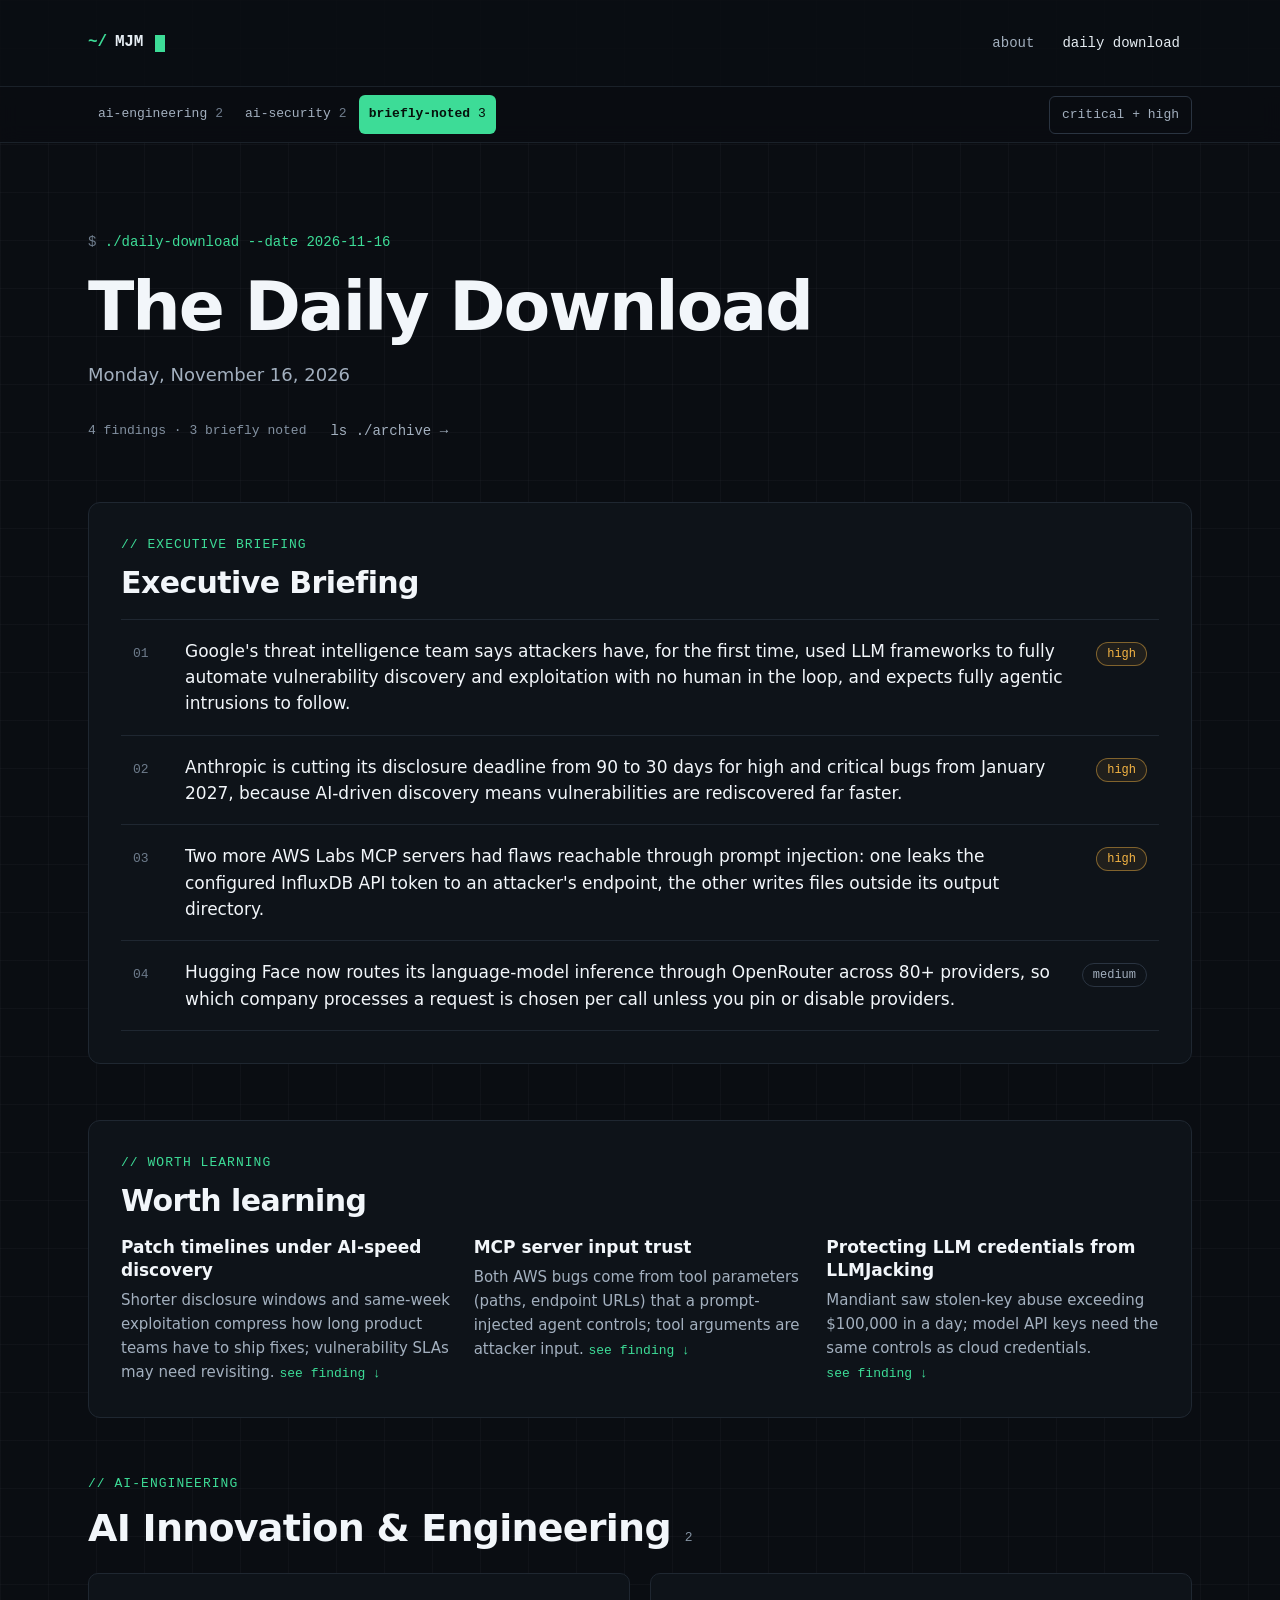
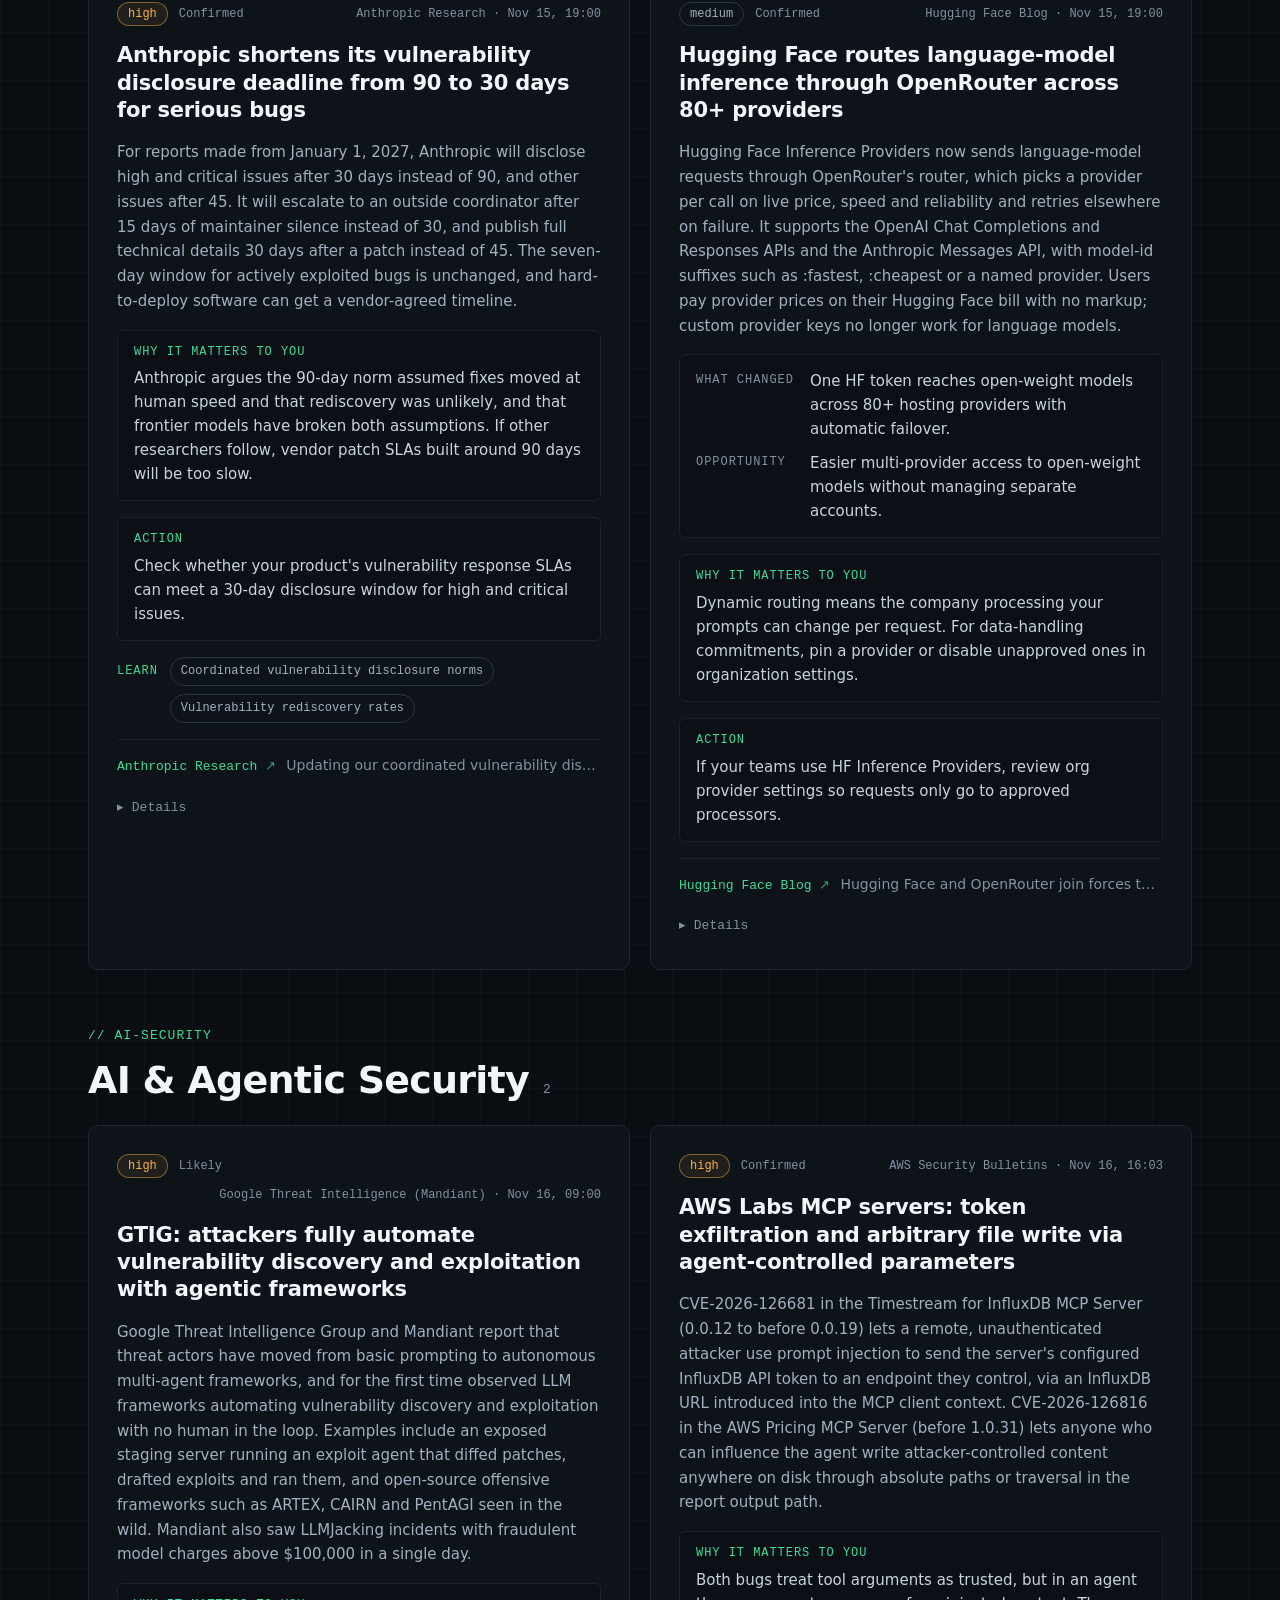
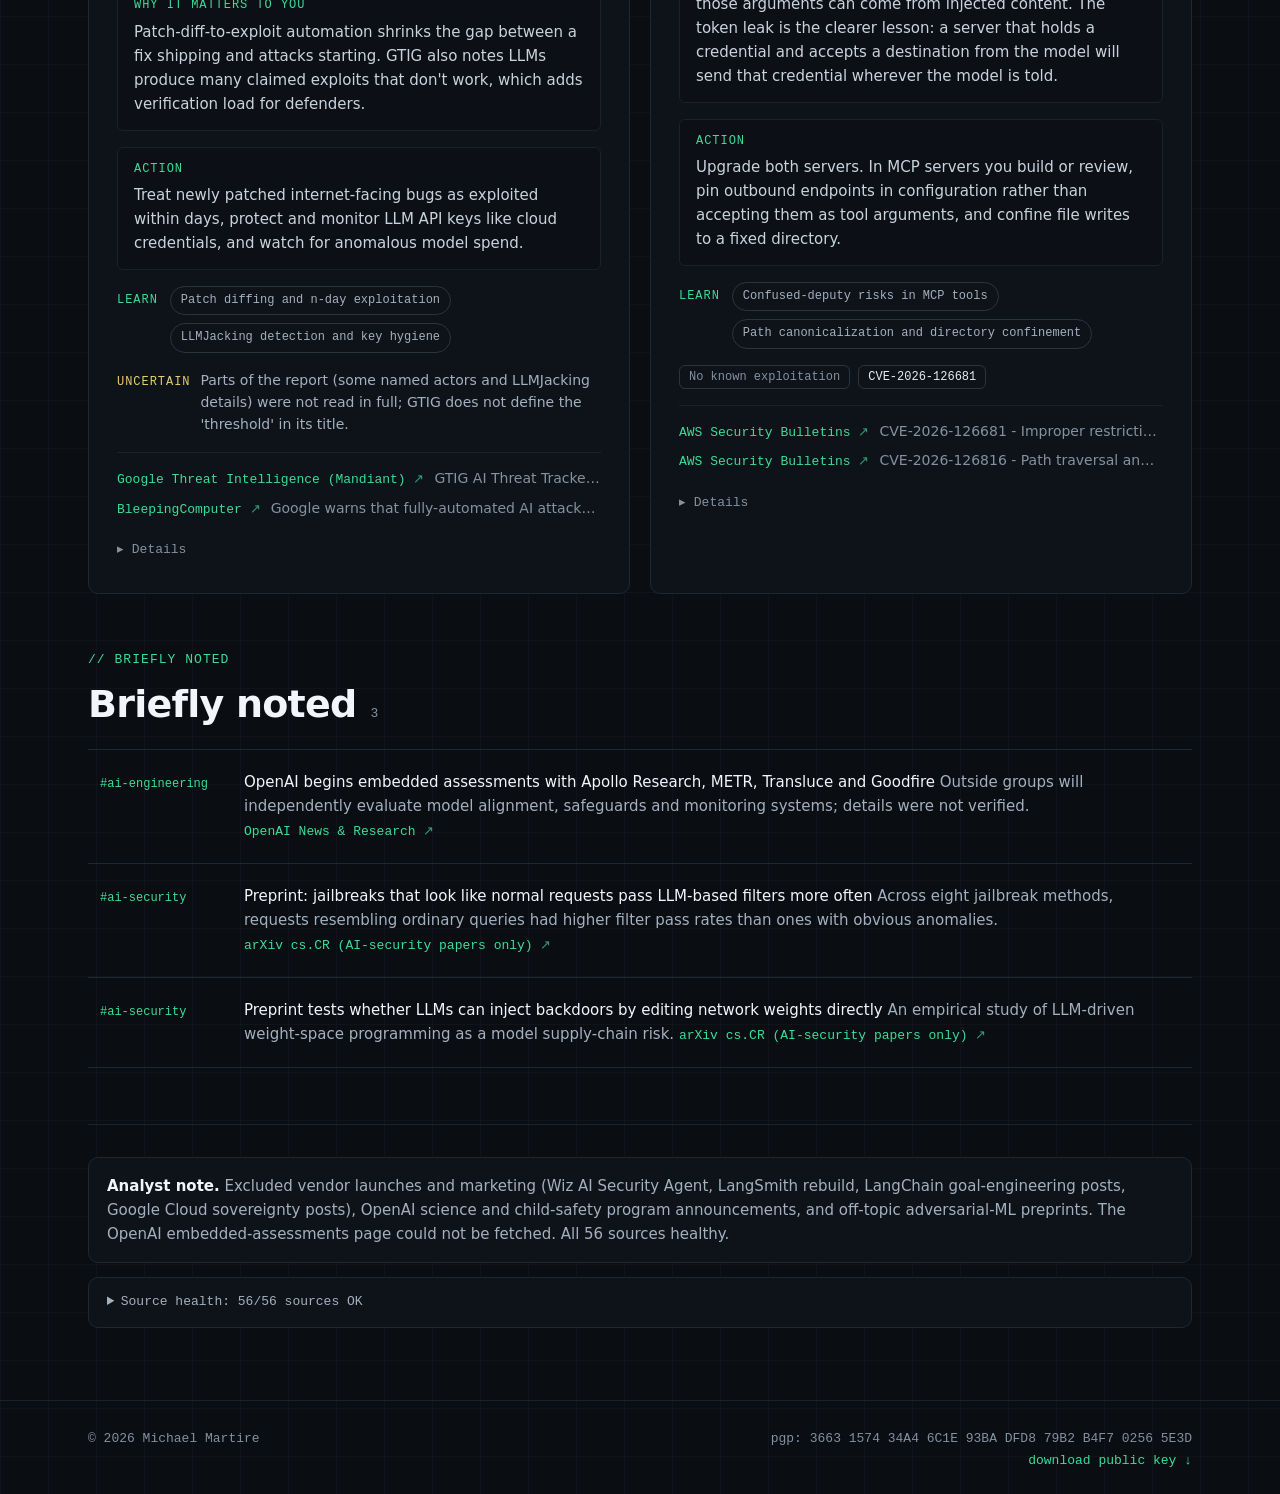
==== commit e3a85063: "Daily Download: 2026-11-16" ====
--- a/daily_download/index.html
+++ b/daily_download/index.html
@@ -6,8 +6,8 @@
 <meta http-equiv="Content-Security-Policy" content="default-src 'none'; style-src 'unsafe-inline' https://fonts.googleapis.com; font-src https://fonts.gstatic.com; script-src 'unsafe-inline'; img-src data:; base-uri 'none'; form-action 'none'">
 <meta name="referrer" content="no-referrer">
 <meta name="theme-color" content="#0A0D12">
-<title>The Daily Download · 2026-11-14</title>
-<meta name="description" content="Amazon&#x27;s honeypots, posing as LLM APIs, captured ARTEX attack agents&#x27; own memory and showed criminals harvesting AI model keys from exposed LLM gateways and AI builders at industrial scale, then using the stolen keys to power more hunting.">
+<title>The Daily Download · 2026-11-16</title>
+<meta name="description" content="Google&#x27;s threat intelligence team says attackers have, for the first time, used LLM frameworks to fully automate vulnerability discovery and exploitation with no human in the loop, and expects fully agentic intrusions to follow.">
 <link rel="icon" type="image/svg+xml" href="data:image/svg+xml,%3Csvg xmlns=%22http://www.w3.org/2000/svg%22 viewBox=%220 0 64 64%22 role=%22img%22 aria-label=%22The Daily Download%22%3E%3Crect width=%2264%22 height=%2264%22 rx=%2212%22 fill=%22%230A0D12%22/%3E%3Ctext x=%228%22 y=%2242%22 font-family=%22JetBrains Mono, ui-monospace, monospace%22 font-size=%2226%22 font-weight=%22600%22 fill=%22%233DDC97%22%3E~/%3C/text%3E%3Crect x=%2244%22 y=%2220%22 width=%2210%22 height=%2226%22 fill=%22%233DDC97%22/%3E%3C/svg%3E">
 <link rel="preconnect" href="https://fonts.googleapis.com">
 <link rel="preconnect" href="https://fonts.gstatic.com" crossorigin>
@@ -399,45 +399,83 @@
 <a class="skip-link" href="#main">Skip to content</a>
 
 <header class="site-header"><nav class="container site-nav" aria-label="Primary"><a class="logo" href="../" aria-label="Home"><span class="logo__prefix">~/</span>MJM<span class="cursor" aria-hidden="true"></span></a><ul class="site-nav__links"><li><a class="site-nav__link" href="../#about">about</a></li><li><a class="site-nav__link" href="../daily_download/" aria-current="page">daily download</a></li></ul></nav></header>
-<div class="subbar"><div class="container subbar-inner"><span class="subbar-label">sections</span><nav class="nav" id="section-nav" aria-label="Briefing sections"><a href="#sec-ai-security">ai-security<b>1</b></a><a href="#sec-architecture">architecture<b>1</b></a><a href="#sec-brief">briefly-noted<b>1</b></a></nav><div class="tools"><button type="button" class="tool" id="filter-toggle" aria-pressed="false" title="Show only critical and high priority">critical + high</button><button type="button" class="tool nav-toggle" id="nav-toggle" aria-expanded="false" aria-controls="section-nav" aria-label="Sections menu" title="Sections"><span class="bars" aria-hidden="true"><span></span><span></span><span></span></span></button></div></div></div><main id="main"><section class="container hero" id="top" aria-labelledby="dd-title"><p class="prompt"><span class="prompt__sym">$</span> ./daily-download --date 2026-11-14</p><h1 id="dd-title" class="hero__title">The Daily Download</h1><p class="hero__date">Saturday, November 14, 2026</p><div class="hero__meta"><span class="hero__stats">2 findings · 1 briefly noted</span><a class="text-link" href="archive/">ls ./archive →</a></div></section><div class="container wrap"><section class="panel executive" id="executive"><div class="panel-head"><p class="eyebrow">// executive briefing</p><h2 class="panel-title">Executive Briefing</h2></div><ol><li class="exec-high"><a class="exec-item" href="#C001"><span class="num">01</span><span class="exec-text">Amazon&#x27;s honeypots, posing as LLM APIs, captured ARTEX attack agents&#x27; own memory and showed criminals harvesting AI model keys from exposed LLM gateways and AI builders at industrial scale, then using the stolen keys to power more hunting.</span><span class="pill pill-high">high</span></a></li><li class="exec-high"><a class="exec-item" href="#C003"><span class="num">02</span><span class="exec-text">Cloudflare reports AI pentest orchestrator traffic up 30x since October 1, with more than 50 framework families scanning its customers in three days and ARTEX forks making up over 60% of them.</span><span class="pill pill-high">high</span></a></li><li class="exec-high"><a class="exec-item" href="#C001"><span class="num">03</span><span class="exec-text">Both reports point to the same lesson: exposed secrets, default credentials and unauthenticated AI infrastructure are now found and exploited at machine speed.</span><span class="pill pill-high">high</span></a></li></ol></section><section class="panel learning" id="learning"><div class="panel-head"><p class="eyebrow">// worth learning</p><h2 class="panel-title">Worth learning</h2></div><ul><li><b>Securing self-hosted AI infrastructure</b><p>LLM gateways, AI app builders and inference endpoints (LiteLLM, Dify, Langflow, Open WebUI, Ollama) were primary targets; they hold keys to paid models and cloud accounts. <a href="#C001">see finding ↓</a></p></li><li><b>Secret exposure response time</b><p>Agentic scanners find keys in JavaScript bundles, source maps and public repos quickly; remediation plans should assume discovery within hours. <a href="#C001">see finding ↓</a></p></li><li><b>Default-deny and identity-gated access for exposed services</b><p>Cloudflare&#x27;s countermeasures center on removing reachable attack surface rather than out-pacing the scanners. <a href="#C003">see finding ↓</a></p></li></ul></section><section class="section" id="sec-ai-security"><div class="section-head"><p class="eyebrow">// ai-security</p><h2 class="section-title">AI &amp; Agentic Security<small>1</small></h2></div><div class="grid">
-<article class="card prio-high" id="C001" data-priority="high">
+<div class="subbar"><div class="container subbar-inner"><span class="subbar-label">sections</span><nav class="nav" id="section-nav" aria-label="Briefing sections"><a href="#sec-ai-engineering">ai-engineering<b>2</b></a><a href="#sec-ai-security">ai-security<b>2</b></a><a href="#sec-brief">briefly-noted<b>3</b></a></nav><div class="tools"><button type="button" class="tool" id="filter-toggle" aria-pressed="false" title="Show only critical and high priority">critical + high</button><button type="button" class="tool nav-toggle" id="nav-toggle" aria-expanded="false" aria-controls="section-nav" aria-label="Sections menu" title="Sections"><span class="bars" aria-hidden="true"><span></span><span></span><span></span></span></button></div></div></div><main id="main"><section class="container hero" id="top" aria-labelledby="dd-title"><p class="prompt"><span class="prompt__sym">$</span> ./daily-download --date 2026-11-16</p><h1 id="dd-title" class="hero__title">The Daily Download</h1><p class="hero__date">Monday, November 16, 2026</p><div class="hero__meta"><span class="hero__stats">4 findings · 3 briefly noted</span><a class="text-link" href="archive/">ls ./archive →</a></div></section><div class="container wrap"><section class="panel executive" id="executive"><div class="panel-head"><p class="eyebrow">// executive briefing</p><h2 class="panel-title">Executive Briefing</h2></div><ol><li class="exec-high"><a class="exec-item" href="#C003"><span class="num">01</span><span class="exec-text">Google&#x27;s threat intelligence team says attackers have, for the first time, used LLM frameworks to fully automate vulnerability discovery and exploitation with no human in the loop, and expects fully agentic intrusions to follow.</span><span class="pill pill-high">high</span></a></li><li class="exec-high"><a class="exec-item" href="#C011"><span class="num">02</span><span class="exec-text">Anthropic is cutting its disclosure deadline from 90 to 30 days for high and critical bugs from January 2027, because AI-driven discovery means vulnerabilities are rediscovered far faster.</span><span class="pill pill-high">high</span></a></li><li class="exec-high"><a class="exec-item" href="#C002"><span class="num">03</span><span class="exec-text">Two more AWS Labs MCP servers had flaws reachable through prompt injection: one leaks the configured InfluxDB API token to an attacker&#x27;s endpoint, the other writes files outside its output directory.</span><span class="pill pill-high">high</span></a></li><li class="exec-medium"><a class="exec-item" href="#C014"><span class="num">04</span><span class="exec-text">Hugging Face now routes its language-model inference through OpenRouter across 80+ providers, so which company processes a request is chosen per call unless you pin or disable providers.</span><span class="pill pill-medium">medium</span></a></li></ol></section><section class="panel learning" id="learning"><div class="panel-head"><p class="eyebrow">// worth learning</p><h2 class="panel-title">Worth learning</h2></div><ul><li><b>Patch timelines under AI-speed discovery</b><p>Shorter disclosure windows and same-week exploitation compress how long product teams have to ship fixes; vulnerability SLAs may need revisiting. <a href="#C011">see finding ↓</a></p></li><li><b>MCP server input trust</b><p>Both AWS bugs come from tool parameters (paths, endpoint URLs) that a prompt-injected agent controls; tool arguments are attacker input. <a href="#C002">see finding ↓</a></p></li><li><b>Protecting LLM credentials from LLMJacking</b><p>Mandiant saw stolen-key abuse exceeding $100,000 in a day; model API keys need the same controls as cloud credentials. <a href="#C003">see finding ↓</a></p></li></ul></section><section class="section" id="sec-ai-engineering"><div class="section-head"><p class="eyebrow">// ai-engineering</p><h2 class="section-title">AI Innovation &amp; Engineering<small>2</small></h2></div><div class="grid">
+<article class="card prio-high" id="C011" data-priority="high">
+  <header class="card-head">
+    <span class="pill pill-high">high</span>
+    
+    <span class="conf conf-confirmed">Confirmed</span>
+    <span class="meta">Anthropic Research · Nov 15, 19:00</span>
+  </header>
+  <h3>Anthropic shortens its vulnerability disclosure deadline from 90 to 30 days for serious bugs</h3>
+  
+  <p class="summary">For reports made from January 1, 2027, Anthropic will disclose high and critical issues after 30 days instead of 90, and other issues after 45. It will escalate to an outside coordinator after 15 days of maintainer silence instead of 30, and publish full technical details 30 days after a patch instead of 45. The seven-day window for actively exploited bugs is unchanged, and hard-to-deploy software can get a vendor-agreed timeline.</p>
+  
+  <div class="block block-why"><h4>Why it matters to you</h4><p>Anthropic argues the 90-day norm assumed fixes moved at human speed and that rediscovery was unlikely, and that frontier models have broken both assumptions. If other researchers follow, vendor patch SLAs built around 90 days will be too slow.</p></div>
+  <div class="block block-action"><h4>Action</h4><p>Check whether your product&#x27;s vulnerability response SLAs can meet a 30-day disclosure window for high and critical issues.</p></div>
+  <div class="learn"><span>Learn</span><ul><li>Coordinated vulnerability disclosure norms</li><li>Vulnerability rediscovery rates</li></ul></div>
+  
+  <div class="chips"></div>
+  <ul class="links"><li><a href="https://www.anthropic.com/research/coordinated-vulnerability-disclosure-timelines" target="_blank" rel="noopener noreferrer">Anthropic Research</a><span class="link-title">Updating our coordinated vulnerability disclosure policy timelines</span></li></ul>
+  <details class="more"><summary>Details</summary><dl><dt>Relevance score</dt><dd>34/100 — category ai-engineering +14; primary source +8; source priority +4; original research / analysis +8</dd></dl></details>
+</article>
+<article class="card prio-medium" id="C014" data-priority="medium">
+  <header class="card-head">
+    <span class="pill pill-medium">medium</span>
+    
+    <span class="conf conf-confirmed">Confirmed</span>
+    <span class="meta">Hugging Face Blog · Nov 15, 19:00</span>
+  </header>
+  <h3>Hugging Face routes language-model inference through OpenRouter across 80+ providers</h3>
+  
+  <p class="summary">Hugging Face Inference Providers now sends language-model requests through OpenRouter&#x27;s router, which picks a provider per call on live price, speed and reliability and retries elsewhere on failure. It supports the OpenAI Chat Completions and Responses APIs and the Anthropic Messages API, with model-id suffixes such as :fastest, :cheapest or a named provider. Users pay provider prices on their Hugging Face bill with no markup; custom provider keys no longer work for language models.</p>
+  <dl class="capability"><dt>What changed</dt><dd>One HF token reaches open-weight models across 80+ hosting providers with automatic failover.</dd><dt>Opportunity</dt><dd>Easier multi-provider access to open-weight models without managing separate accounts.</dd></dl>
+  <div class="block block-why"><h4>Why it matters to you</h4><p>Dynamic routing means the company processing your prompts can change per request. For data-handling commitments, pin a provider or disable unapproved ones in organization settings.</p></div>
+  <div class="block block-action"><h4>Action</h4><p>If your teams use HF Inference Providers, review org provider settings so requests only go to approved processors.</p></div>
+  
+  
+  <div class="chips"></div>
+  <ul class="links"><li><a href="https://huggingface.co/blog/openrouter" target="_blank" rel="noopener noreferrer">Hugging Face Blog</a><span class="link-title">Hugging Face and OpenRouter join forces to make open-weight models easy to run</span></li></ul>
+  <details class="more"><summary>Details</summary><dl><dt>Relevance score</dt><dd>33/100 — topics: ai_engineering +14; category ai-engineering +14; established source +5</dd></dl></details>
+</article></div></section><section class="section" id="sec-ai-security"><div class="section-head"><p class="eyebrow">// ai-security</p><h2 class="section-title">AI &amp; Agentic Security<small>2</small></h2></div><div class="grid">
+<article class="card prio-high" id="C003" data-priority="high">
   <header class="card-head">
     <span class="pill pill-high">high</span>
     
     <span class="conf conf-likely">Likely</span>
-    <span class="meta">AWS Security Blog · Nov 13, 15:26</span>
+    <span class="meta">Google Threat Intelligence (Mandiant) · Nov 16, 09:00</span>
   </header>
-  <h3>Amazon honeypots capture ARTEX agents&#x27; memory, revealing AI key theft and deepfake KYC fraud</h3>
-  
-  <p class="summary">From October 3 to November 5, Amazon&#x27;s MadPot sensors posed as popular LLM chat-completions APIs. Attack agents running on ARTEX, an open-source agentic pentest framework, sent them requests carrying their own system prompts, tool histories, knowledge-graph state and findings, often a campaign&#x27;s full history. One campaign harvested AI model keys and cloud credentials from LLM gateways and AI builders (One API, New API, LiteLLM, Dify, Langflow, RAGFlow, Open WebUI, Ollama) using default credentials, unauthenticated admin endpoints, known CVEs, SSRF to cloud metadata and secrets in client-side JavaScript and public repos, then fed stolen keys back into the framework&#x27;s own model gateway. Another attempted KYC bypass at two crypto exchanges with real-time deepfake video, which the vendor&#x27;s checks rejected in every recorded attempt.</p>
-  
-  <div class="block block-why"><h4>Why it matters to you</h4><p>Self-hosted AI infrastructure is now a primary target because it concentrates valuable keys and is often deployed outside production controls. The honeypot technique also shows a new weakness of attack agents: their context leaks to whatever model endpoint they call.</p></div>
-  <div class="block block-action"><h4>Action</h4><p>Inventory LLM gateways, AI builders and inference endpoints; bring them under production controls (authentication, patching, no default credentials), scan client bundles and source maps for keys, and alert on unexpected AI spend.</p></div>
-  <div class="learn"><span>Learn</span><ul><li>Hardening LLM gateways and proxy credentials</li><li>Deception and honeypots against AI agents</li></ul></div>
-  <div class="uncertainty"><span>Uncertain</span>Amazon observed the agents&#x27; records, not the attacks themselves, and could not verify reported outcomes; attribution to Chinese-nexus actors is moderate confidence.</div>
+  <h3>GTIG: attackers fully automate vulnerability discovery and exploitation with agentic frameworks</h3>
+  
+  <p class="summary">Google Threat Intelligence Group and Mandiant report that threat actors have moved from basic prompting to autonomous multi-agent frameworks, and for the first time observed LLM frameworks automating vulnerability discovery and exploitation with no human in the loop. Examples include an exposed staging server running an exploit agent that diffed patches, drafted exploits and ran them, and open-source offensive frameworks such as ARTEX, CAIRN and PentAGI seen in the wild. Mandiant also saw LLMJacking incidents with fraudulent model charges above $100,000 in a single day.</p>
+  
+  <div class="block block-why"><h4>Why it matters to you</h4><p>Patch-diff-to-exploit automation shrinks the gap between a fix shipping and attacks starting. GTIG also notes LLMs produce many claimed exploits that don&#x27;t work, which adds verification load for defenders.</p></div>
+  <div class="block block-action"><h4>Action</h4><p>Treat newly patched internet-facing bugs as exploited within days, protect and monitor LLM API keys like cloud credentials, and watch for anomalous model spend.</p></div>
+  <div class="learn"><span>Learn</span><ul><li>Patch diffing and n-day exploitation</li><li>LLMJacking detection and key hygiene</li></ul></div>
+  <div class="uncertainty"><span>Uncertain</span>Parts of the report (some named actors and LLMJacking details) were not read in full; GTIG does not define the &#x27;threshold&#x27; in its title.</div>
   <div class="chips"></div>
-  <ul class="links"><li><a href="https://aws.amazon.com/blogs/security/amazon-threat-intelligence-observes-threat-actors-running-cybercrime-campaigns-with-artex-ai-agents/" target="_blank" rel="noopener noreferrer">AWS Security Blog</a><span class="link-title">Amazon Threat Intelligence observes threat actors running cybercrime campaigns with ARTEX AI agents</span></li></ul>
-  <details class="more"><summary>Details</summary><dl><dt>Relevance score</dt><dd>53/100 — topics: ai_engineering, ai_security, major_incident +32; category architecture +10; primary source +8; source priority +2; recent +1</dd></dl></details>
-</article></div></section><section class="section" id="sec-architecture"><div class="section-head"><p class="eyebrow">// architecture</p><h2 class="section-title">Cloud &amp; Security Architecture<small>1</small></h2></div><div class="grid">
-<article class="card prio-high" id="C003" data-priority="high">
+  <ul class="links"><li><a href="https://cloud.google.com/blog/topics/threat-intelligence/agentic-threat-activity-crosses-a-significant-threshold/" target="_blank" rel="noopener noreferrer">Google Threat Intelligence (Mandiant)</a><span class="link-title">GTIG AI Threat Tracker: Agentic Threat Activity Crosses a Significant Threshold</span></li><li><a href="https://www.bleepingcomputer.com/news/security/google-warns-that-fully-automated-ai-attacks-are-coming-soon/" target="_blank" rel="noopener noreferrer">BleepingComputer</a><span class="link-title">Google warns that fully-automated AI attacks are coming soon</span></li></ul>
+  <details class="more"><summary>Details</summary><dl><dt>Relevance score</dt><dd>57/100 — topics: ai_engineering, ai_security, major_incident +32; category incidents +2; primary source +8; source priority +4; original research / analysis +8; recent +3</dd></dl></details>
+</article>
+<article class="card prio-high" id="C002" data-priority="high">
   <header class="card-head">
     <span class="pill pill-high">high</span>
     
     <span class="conf conf-confirmed">Confirmed</span>
-    <span class="meta">Cloudflare Blog (security) · Nov 13, 14:26</span>
+    <span class="meta">AWS Security Bulletins · Nov 16, 16:03</span>
   </header>
-  <h3>Cloudflare: AI pentest orchestrator traffic up 30x since October, led by ARTEX forks</h3>
-  
-  <p class="summary">Cloudflare saw more than 50 AI pentest framework families scan its customers in three days from thousands of source IPs, with daily requests up 30x since October 1. After ARTEX&#x27;s creator took it down on October 8 the ecosystem fragmented into over 12,000 repositories; ARTEX and its forks are now over 60% of known orchestrators. In one incident an agent used a CI/CD API token with no IP restriction or rate limit to make about 69 requests per minute, 400 database dump requests in an hour and persistence attempts.</p>
-  
-  <div class="block block-why"><h4>Why it matters to you</h4><p>Taking down the original project did not slow adoption; it multiplied the forks. Any credential or service reachable from the internet should be assumed to be tested continuously by autonomous agents.</p></div>
-  <div class="block block-action"><h4>Action</h4><p>Restrict CI/CD and API tokens by IP and rate, put high-risk apps behind identity-aware access, validate API requests against schemas, and end rulesets with default deny.</p></div>
-  <div class="learn"><span>Learn</span><ul><li>Scoping and rate-limiting machine tokens</li><li>Micro-segmentation to contain lateral movement</li></ul></div>
-  
-  <div class="chips"></div>
-  <ul class="links"><li><a href="https://blog.cloudflare.com/adapting-to-ai-penetration-testing-orchestrators/" target="_blank" rel="noopener noreferrer">Cloudflare Blog (security)</a><span class="link-title">Adapting to AI penetration testing orchestrators: The Modern Security Model</span></li></ul>
-  <details class="more"><summary>Details</summary><dl><dt>Relevance score</dt><dd>31/100 — category architecture +10; primary source +8; source priority +4; original research / analysis +8; recent +1</dd></dl></details>
-</article></div></section><section class="section" id="sec-brief"><div class="section-head"><p class="eyebrow">// briefly noted</p><h2 class="section-title">Briefly noted<small>1</small></h2></div><ul class="brief-list"><li class="brief" id="C002" data-priority="low"><span class="tag">#ai-engineering</span><div><b>AI Engineer speakers publish a &#x27;No AI Slop&#x27; manifesto; SGLang and llama.cpp reach 1.0</b> <span class="brief-text">The manifesto was introduced in the AIE CODE closing keynote with speaker cosignatures; the same roundup notes SGLang&#x27;s 1.0 announcement.</span> <a href="https://latent.space/p/ainews-the-no-ai-slop-manifesto/" target="_blank" rel="noopener noreferrer">Latent Space</a></div></li></ul></section><section class="footer-notes"><p class="analyst-note"><b>Analyst note.</b> Quiet day: 4 candidates. Excluded a Wiz product walkthrough (Green Agent). All 56 sources healthy.</p><details class="health"><summary>Source health: 56/56 sources OK</summary><div class="table-wrap"><table><thead><tr><th>Source</th><th>Status</th><th>Items</th><th>Last success</th></tr></thead><tbody><tr><td>AWS Security Blog</td><td><span class="st st-ok">ok</span></td><td>20</td><td>Nov 14, 10:55</td></tr><tr><td>AWS Security Bulletins</td><td><span class="st st-ok">ok</span></td><td>44</td><td>Nov 14, 10:55</td></tr><tr><td>Anthropic Engineering</td><td><span class="st st-ok">ok</span></td><td>24</td><td>Nov 14, 10:55</td></tr><tr><td>Anthropic News</td><td><span class="st st-ok">ok</span></td><td>22</td><td>Nov 14, 10:55</td></tr><tr><td>Anthropic Research</td><td><span class="st st-ok">ok</span></td><td>23</td><td>Nov 14, 10:55</td></tr><tr><td>Aqua Security Blog</td><td><span class="st st-ok">ok</span></td><td>10</td><td>Nov 14, 10:55</td></tr><tr><td>Artificial Analysis</td><td><span class="st st-ok">ok</span></td><td>12</td><td>Nov 14, 10:55</td></tr><tr><td>BleepingComputer</td><td><span class="st st-ok">ok</span></td><td>15</td><td>Nov 14, 10:55</td></tr><tr><td>CISA Cybersecurity Advisories</td><td><span class="st st-ok">ok</span></td><td>15</td><td>Nov 14, 10:55</td></tr><tr><td>CISA Known Exploited Vulnerabilities</td><td><span class="st st-ok">ok</span></td><td>35</td><td>Nov 14, 10:55</td></tr><tr><td>CISA News (incl. Secure by Design)</td><td><span class="st st-ok">ok</span></td><td>10</td><td>Nov 14, 10:55</td></tr><tr><td>Claude Code Releases</td><td><span class="st st-empty">empty</span></td><td>0</td><td>Nov 14, 10:55</td></tr><tr><td>Cloudflare Blog (security)</td><td><span class="st st-ok">ok</span></td><td>20</td><td>Nov 14, 10:55</td></tr><tr><td>Datadog Security Labs</td><td><span class="st st-ok">ok</span></td><td>30</td><td>Nov 14, 10:55</td></tr><tr><td>Embrace The Red (Johann Rehberger)</td><td><span class="st st-ok">ok</span></td><td>231</td><td>Nov 14, 10:55</td></tr><tr><td>GKE Security Bulletins</td><td><span class="st st-ok">ok</span></td><td>30</td><td>Nov 14, 10:55</td></tr><tr><td>GitHub Advisories (Go ecosystem)</td><td><span class="st st-ok">ok</span></td><td>2</td><td>Nov 14, 10:55</td></tr><tr><td>GitHub Advisory Database (critical/high)</td><td><span class="st st-ok">ok</span></td><td>10</td><td>Nov 14, 10:55</td></tr><tr><td>GitHub Security Lab</td><td><span class="st st-ok">ok</span></td><td>10</td><td>Nov 14, 10:55</td></tr><tr><td>Go Releases (golang/go tags)</td><td><span class="st st-ok">ok</span></td><td>10</td><td>Nov 14, 10:55</td></tr><tr><td>Go Vulnerability Database</td><td><span class="st st-empty">empty</span></td><td>0</td><td>Nov 14, 10:55</td></tr><tr><td>Google Cloud Blog (identity &amp; security)</td><td><span class="st st-ok">ok</span></td><td>20</td><td>Nov 14, 10:55</td></tr><tr><td>Google Cloud Security Bulletins</td><td><span class="st st-ok">ok</span></td><td>30</td><td>Nov 14, 10:55</td></tr><tr><td>Google DeepMind Blog</td><td><span class="st st-ok">ok</span></td><td>100</td><td>Nov 14, 10:55</td></tr><tr><td>Google Online Security Blog</td><td><span class="st st-ok">ok</span></td><td>25</td><td>Nov 14, 10:55</td></tr><tr><td>Google Project Zero</td><td><span class="st st-ok">ok</span></td><td>10</td><td>Nov 14, 10:55</td></tr><tr><td>Google Threat Intelligence (Mandiant)</td><td><span class="st st-ok">ok</span></td><td>20</td><td>Nov 14, 10:55</td></tr><tr><td>Hugging Face Blog</td><td><span class="st st-ok">ok</span></td><td>400</td><td>Nov 14, 10:55</td></tr><tr><td>Hugging Face Daily Papers</td><td><span class="st st-ok">ok</span></td><td>13</td><td>Nov 14, 10:55</td></tr><tr><td>Krebs on Security</td><td><span class="st st-ok">ok</span></td><td>10</td><td>Nov 14, 10:55</td></tr><tr><td>Kubernetes Blog</td><td><span class="st st-ok">ok</span></td><td>50</td><td>Nov 14, 10:55</td></tr><tr><td>Kubernetes Official CVE Feed</td><td><span class="st st-ok">ok</span></td><td>95</td><td>Nov 14, 10:55</td></tr><tr><td>LangChain Blog</td><td><span class="st st-ok">ok</span></td><td>99</td><td>Nov 14, 10:55</td></tr><tr><td>LangGraph Releases</td><td><span class="st st-empty">empty</span></td><td>0</td><td>Nov 14, 10:55</td></tr><tr><td>Latent Space</td><td><span class="st st-ok">ok</span></td><td>20</td><td>Nov 14, 10:55</td></tr><tr><td>MCP Specification Releases</td><td><span class="st st-ok">ok</span></td><td>6</td><td>Nov 14, 10:55</td></tr><tr><td>METR</td><td><span class="st st-ok">ok</span></td><td>102</td><td>Nov 14, 10:55</td></tr><tr><td>MITRE ATLAS (data releases)</td><td><span class="st st-ok">ok</span></td><td>10</td><td>Nov 14, 10:55</td></tr><tr><td>Meta AI Blog</td><td><span class="st st-ok">ok</span></td><td>5</td><td>Nov 14, 10:55</td></tr><tr><td>Model Context Protocol Blog</td><td><span class="st st-ok">ok</span></td><td>29</td><td>Nov 14, 10:55</td></tr><tr><td>Mozilla Security Blog (incl. root store / PKI)</td><td><span class="st st-ok">ok</span></td><td>10</td><td>Nov 14, 10:55</td></tr><tr><td>OWASP GenAI Security Project</td><td><span class="st st-ok">ok</span></td><td>10</td><td>Nov 14, 10:55</td></tr><tr><td>OpenAI Agents SDK Releases</td><td><span class="st st-ok">ok</span></td><td>3</td><td>Nov 14, 10:55</td></tr><tr><td>OpenAI Codex CLI Releases</td><td><span class="st st-empty">empty</span></td><td>0</td><td>Nov 14, 10:55</td></tr><tr><td>OpenAI News &amp; Research</td><td><span class="st st-ok">ok</span></td><td>400</td><td>Nov 14, 10:55</td></tr><tr><td>OpenSSF Blog</td><td><span class="st st-ok">ok</span></td><td>10</td><td>Nov 14, 10:55</td></tr><tr><td>PortSwigger Research</td><td><span class="st st-ok">ok</span></td><td>40</td><td>Nov 14, 10:55</td></tr><tr><td>Qwen (open-weight models)</td><td><span class="st st-ok">ok</span></td><td>44</td><td>Nov 14, 10:55</td></tr><tr><td>Simon Willison</td><td><span class="st st-ok">ok</span></td><td>15</td><td>Nov 14, 10:55</td></tr><tr><td>Snyk Labs</td><td><span class="st st-ok">ok</span></td><td>5</td><td>Nov 14, 10:55</td></tr><tr><td>The Go Blog</td><td><span class="st st-ok">ok</span></td><td>10</td><td>Nov 14, 10:55</td></tr><tr><td>The Record</td><td><span class="st st-ok">ok</span></td><td>5</td><td>Nov 14, 10:55</td></tr><tr><td>Trail of Bits</td><td><span class="st st-ok">ok</span></td><td>20</td><td>Nov 14, 10:55</td></tr><tr><td>Wiz Blog &amp; Research</td><td><span class="st st-ok">ok</span></td><td>400</td><td>Nov 14, 10:55</td></tr><tr><td>arXiv cs.CR (AI-security papers only)</td><td><span class="st st-empty">empty</span></td><td>0</td><td>Nov 14, 10:55</td></tr><tr><td>vLLM Releases</td><td><span class="st st-ok">ok</span></td><td>2</td><td>Nov 14, 10:55</td></tr></tbody></table></div></details></section></div></main>
+  <h3>AWS Labs MCP servers: token exfiltration and arbitrary file write via agent-controlled parameters</h3>
+  
+  <p class="summary">CVE-2026-126681 in the Timestream for InfluxDB MCP Server (0.0.12 to before 0.0.19) lets a remote, unauthenticated attacker use prompt injection to send the server&#x27;s configured InfluxDB API token to an endpoint they control, via an InfluxDB URL introduced into the MCP client context. CVE-2026-126816 in the AWS Pricing MCP Server (before 1.0.31) lets anyone who can influence the agent write attacker-controlled content anywhere on disk through absolute paths or traversal in the report output path.</p>
+  
+  <div class="block block-why"><h4>Why it matters to you</h4><p>Both bugs treat tool arguments as trusted, but in an agent those arguments can come from injected content. The token leak is the clearer lesson: a server that holds a credential and accepts a destination from the model will send that credential wherever the model is told.</p></div>
+  <div class="block block-action"><h4>Action</h4><p>Upgrade both servers. In MCP servers you build or review, pin outbound endpoints in configuration rather than accepting them as tool arguments, and confine file writes to a fixed directory.</p></div>
+  <div class="learn"><span>Learn</span><ul><li>Confused-deputy risks in MCP tools</li><li>Path canonicalization and directory confinement</li></ul></div>
+  
+  <div class="chips"><span class="chip chip-muted">No known exploitation</span><a class="chip chip-id" href="https://nvd.nist.gov/vuln/detail/CVE-2026-126681" target="_blank" rel="noopener noreferrer">CVE-2026-126681</a></div>
+  <ul class="links"><li><a href="https://aws.amazon.com/security/security-bulletins/rss/2026-185-aws/" target="_blank" rel="noopener noreferrer">AWS Security Bulletins</a><span class="link-title">CVE-2026-126681 - Improper restriction of intended endpoints in AWS Labs Timestream for InfluxDB MCP Server</span></li><li><a href="https://aws.amazon.com/security/security-bulletins/rss/2026-184-aws/" target="_blank" rel="noopener noreferrer">AWS Security Bulletins</a><span class="link-title">CVE-2026-126816 - Path traversal and arbitrary file write in the cost report generator of…</span></li></ul>
+  <details class="more"><summary>Details</summary><dl><dt>Affected</dt><dd>awslabs.timestream-for-influxdb-mcp-server 0.0.12 to before 0.0.19; awslabs.aws-pricing-mcp-server before 1.0.31</dd><dt>Mitigation</dt><dd>Upgrade to 0.0.19 and 1.0.31 or later.</dd><dt>Relevance score</dt><dd>59/100 — topics: ai_engineering, ai_security, aws +32; category architecture +10; primary source +8; source priority +4; recent +5</dd></dl></details>
+</article></div></section><section class="section" id="sec-brief"><div class="section-head"><p class="eyebrow">// briefly noted</p><h2 class="section-title">Briefly noted<small>3</small></h2></div><ul class="brief-list"><li class="brief" id="C012" data-priority="low"><span class="tag">#ai-engineering</span><div><b>OpenAI begins embedded assessments with Apollo Research, METR, Transluce and Goodfire</b> <span class="brief-text">Outside groups will independently evaluate model alignment, safeguards and monitoring systems; details were not verified.</span> <a href="https://openai.com/index/our-first-phase-of-embedded-assessments" target="_blank" rel="noopener noreferrer">OpenAI News &amp; Research</a></div></li><li class="brief" id="C017" data-priority="low"><span class="tag">#ai-security</span><div><b>Preprint: jailbreaks that look like normal requests pass LLM-based filters more often</b> <span class="brief-text">Across eight jailbreak methods, requests resembling ordinary queries had higher filter pass rates than ones with obvious anomalies.</span> <a href="https://arxiv.org/abs/2611.17818" target="_blank" rel="noopener noreferrer">arXiv cs.CR (AI-security papers only)</a></div></li><li class="brief" id="C016" data-priority="low"><span class="tag">#ai-security</span><div><b>Preprint tests whether LLMs can inject backdoors by editing network weights directly</b> <span class="brief-text">An empirical study of LLM-driven weight-space programming as a model supply-chain risk.</span> <a href="https://arxiv.org/abs/2611.17395" target="_blank" rel="noopener noreferrer">arXiv cs.CR (AI-security papers only)</a></div></li></ul></section><section class="footer-notes"><p class="analyst-note"><b>Analyst note.</b> Excluded vendor launches and marketing (Wiz AI Security Agent, LangSmith rebuild, LangChain goal-engineering posts, Google Cloud sovereignty posts), OpenAI science and child-safety program announcements, and off-topic adversarial-ML preprints. The OpenAI embedded-assessments page could not be fetched. All 56 sources healthy.</p><details class="health"><summary>Source health: 56/56 sources OK</summary><div class="table-wrap"><table><thead><tr><th>Source</th><th>Status</th><th>Items</th><th>Last success</th></tr></thead><tbody><tr><td>AWS Security Blog</td><td><span class="st st-ok">ok</span></td><td>20</td><td>Nov 16, 16:39</td></tr><tr><td>AWS Security Bulletins</td><td><span class="st st-ok">ok</span></td><td>44</td><td>Nov 16, 16:39</td></tr><tr><td>Anthropic Engineering</td><td><span class="st st-ok">ok</span></td><td>24</td><td>Nov 16, 16:39</td></tr><tr><td>Anthropic News</td><td><span class="st st-ok">ok</span></td><td>22</td><td>Nov 16, 16:39</td></tr><tr><td>Anthropic Research</td><td><span class="st st-ok">ok</span></td><td>24</td><td>Nov 16, 16:39</td></tr><tr><td>Aqua Security Blog</td><td><span class="st st-ok">ok</span></td><td>10</td><td>Nov 16, 16:39</td></tr><tr><td>Artificial Analysis</td><td><span class="st st-ok">ok</span></td><td>12</td><td>Nov 16, 16:39</td></tr><tr><td>BleepingComputer</td><td><span class="st st-ok">ok</span></td><td>15</td><td>Nov 16, 16:39</td></tr><tr><td>CISA Cybersecurity Advisories</td><td><span class="st st-ok">ok</span></td><td>15</td><td>Nov 16, 16:39</td></tr><tr><td>CISA Known Exploited Vulnerabilities</td><td><span class="st st-ok">ok</span></td><td>33</td><td>Nov 16, 16:39</td></tr><tr><td>CISA News (incl. Secure by Design)</td><td><span class="st st-ok">ok</span></td><td>10</td><td>Nov 16, 16:39</td></tr><tr><td>Claude Code Releases</td><td><span class="st st-empty">empty</span></td><td>0</td><td>Nov 16, 16:39</td></tr><tr><td>Cloudflare Blog (security)</td><td><span class="st st-ok">ok</span></td><td>20</td><td>Nov 16, 16:39</td></tr><tr><td>Datadog Security Labs</td><td><span class="st st-ok">ok</span></td><td>30</td><td>Nov 16, 16:39</td></tr><tr><td>Embrace The Red (Johann Rehberger)</td><td><span class="st st-ok">ok</span></td><td>231</td><td>Nov 16, 16:39</td></tr><tr><td>GKE Security Bulletins</td><td><span class="st st-ok">ok</span></td><td>30</td><td>Nov 16, 16:39</td></tr><tr><td>GitHub Advisories (Go ecosystem)</td><td><span class="st st-empty">empty</span></td><td>0</td><td>Nov 16, 16:39</td></tr><tr><td>GitHub Advisory Database (critical/high)</td><td><span class="st st-ok">ok</span></td><td>11</td><td>Nov 16, 16:39</td></tr><tr><td>GitHub Security Lab</td><td><span class="st st-ok">ok</span></td><td>10</td><td>Nov 16, 16:39</td></tr><tr><td>Go Releases (golang/go tags)</td><td><span class="st st-ok">ok</span></td><td>10</td><td>Nov 16, 16:39</td></tr><tr><td>Go Vulnerability Database</td><td><span class="st st-empty">empty</span></td><td>0</td><td>Nov 16, 16:39</td></tr><tr><td>Google Cloud Blog (identity &amp; security)</td><td><span class="st st-ok">ok</span></td><td>20</td><td>Nov 16, 16:39</td></tr><tr><td>Google Cloud Security Bulletins</td><td><span class="st st-ok">ok</span></td><td>30</td><td>Nov 16, 16:39</td></tr><tr><td>Google DeepMind Blog</td><td><span class="st st-ok">ok</span></td><td>100</td><td>Nov 16, 16:39</td></tr><tr><td>Google Online Security Blog</td><td><span class="st st-ok">ok</span></td><td>25</td><td>Nov 16, 16:39</td></tr><tr><td>Google Project Zero</td><td><span class="st st-ok">ok</span></td><td>10</td><td>Nov 16, 16:39</td></tr><tr><td>Google Threat Intelligence (Mandiant)</td><td><span class="st st-ok">ok</span></td><td>20</td><td>Nov 16, 16:39</td></tr><tr><td>Hugging Face Blog</td><td><span class="st st-ok">ok</span></td><td>400</td><td>Nov 16, 16:39</td></tr><tr><td>Hugging Face Daily Papers</td><td><span class="st st-ok">ok</span></td><td>9</td><td>Nov 16, 16:39</td></tr><tr><td>Krebs on Security</td><td><span class="st st-ok">ok</span></td><td>10</td><td>Nov 16, 16:39</td></tr><tr><td>Kubernetes Blog</td><td><span class="st st-ok">ok</span></td><td>50</td><td>Nov 16, 16:39</td></tr><tr><td>Kubernetes Official CVE Feed</td><td><span class="st st-ok">ok</span></td><td>95</td><td>Nov 16, 16:39</td></tr><tr><td>LangChain Blog</td><td><span class="st st-ok">ok</span></td><td>99</td><td>Nov 16, 16:39</td></tr><tr><td>LangGraph Releases</td><td><span class="st st-empty">empty</span></td><td>0</td><td>Nov 16, 16:39</td></tr><tr><td>Latent Space</td><td><span class="st st-ok">ok</span></td><td>20</td><td>Nov 16, 16:39</td></tr><tr><td>MCP Specification Releases</td><td><span class="st st-ok">ok</span></td><td>6</td><td>Nov 16, 16:39</td></tr><tr><td>METR</td><td><span class="st st-ok">ok</span></td><td>102</td><td>Nov 16, 16:39</td></tr><tr><td>MITRE ATLAS (data releases)</td><td><span class="st st-ok">ok</span></td><td>10</td><td>Nov 16, 16:39</td></tr><tr><td>Meta AI Blog</td><td><span class="st st-ok">ok</span></td><td>5</td><td>Nov 16, 16:39</td></tr><tr><td>Model Context Protocol Blog</td><td><span class="st st-ok">ok</span></td><td>29</td><td>Nov 16, 16:39</td></tr><tr><td>Mozilla Security Blog (incl. root store / PKI)</td><td><span class="st st-ok">ok</span></td><td>10</td><td>Nov 16, 16:39</td></tr><tr><td>OWASP GenAI Security Project</td><td><span class="st st-ok">ok</span></td><td>10</td><td>Nov 16, 16:39</td></tr><tr><td>OpenAI Agents SDK Releases</td><td><span class="st st-ok">ok</span></td><td>3</td><td>Nov 16, 16:39</td></tr><tr><td>OpenAI Codex CLI Releases</td><td><span class="st st-empty">empty</span></td><td>0</td><td>Nov 16, 16:39</td></tr><tr><td>OpenAI News &amp; Research</td><td><span class="st st-ok">ok</span></td><td>400</td><td>Nov 16, 16:39</td></tr><tr><td>OpenSSF Blog</td><td><span class="st st-ok">ok</span></td><td>10</td><td>Nov 16, 16:39</td></tr><tr><td>PortSwigger Research</td><td><span class="st st-ok">ok</span></td><td>40</td><td>Nov 16, 16:39</td></tr><tr><td>Qwen (open-weight models)</td><td><span class="st st-ok">ok</span></td><td>44</td><td>Nov 16, 16:39</td></tr><tr><td>Simon Willison</td><td><span class="st st-ok">ok</span></td><td>15</td><td>Nov 16, 16:39</td></tr><tr><td>Snyk Labs</td><td><span class="st st-ok">ok</span></td><td>5</td><td>Nov 16, 16:39</td></tr><tr><td>The Go Blog</td><td><span class="st st-ok">ok</span></td><td>10</td><td>Nov 16, 16:39</td></tr><tr><td>The Record</td><td><span class="st st-ok">ok</span></td><td>5</td><td>Nov 16, 16:39</td></tr><tr><td>Trail of Bits</td><td><span class="st st-ok">ok</span></td><td>20</td><td>Nov 16, 16:39</td></tr><tr><td>Wiz Blog &amp; Research</td><td><span class="st st-ok">ok</span></td><td>400</td><td>Nov 16, 16:39</td></tr><tr><td>arXiv cs.CR (AI-security papers only)</td><td><span class="st st-ok">ok</span></td><td>25</td><td>Nov 16, 16:39</td></tr><tr><td>vLLM Releases</td><td><span class="st st-ok">ok</span></td><td>3</td><td>Nov 16, 16:39</td></tr></tbody></table></div></details></section></div></main>
 <footer class="site-footer"><div class="container"><span>© 2026 Michael Martire</span><div class="footer-key"><span>pgp: 3663 1574 34A4 6C1E 93BA DFD8 79B2 B4F7 0256 5E3D</span><a class="footer-key__link" href="../pgp.asc" download="michael-martire-pgp.asc">download public key ↓</a></div></div></footer>
 <script>
 (function () {
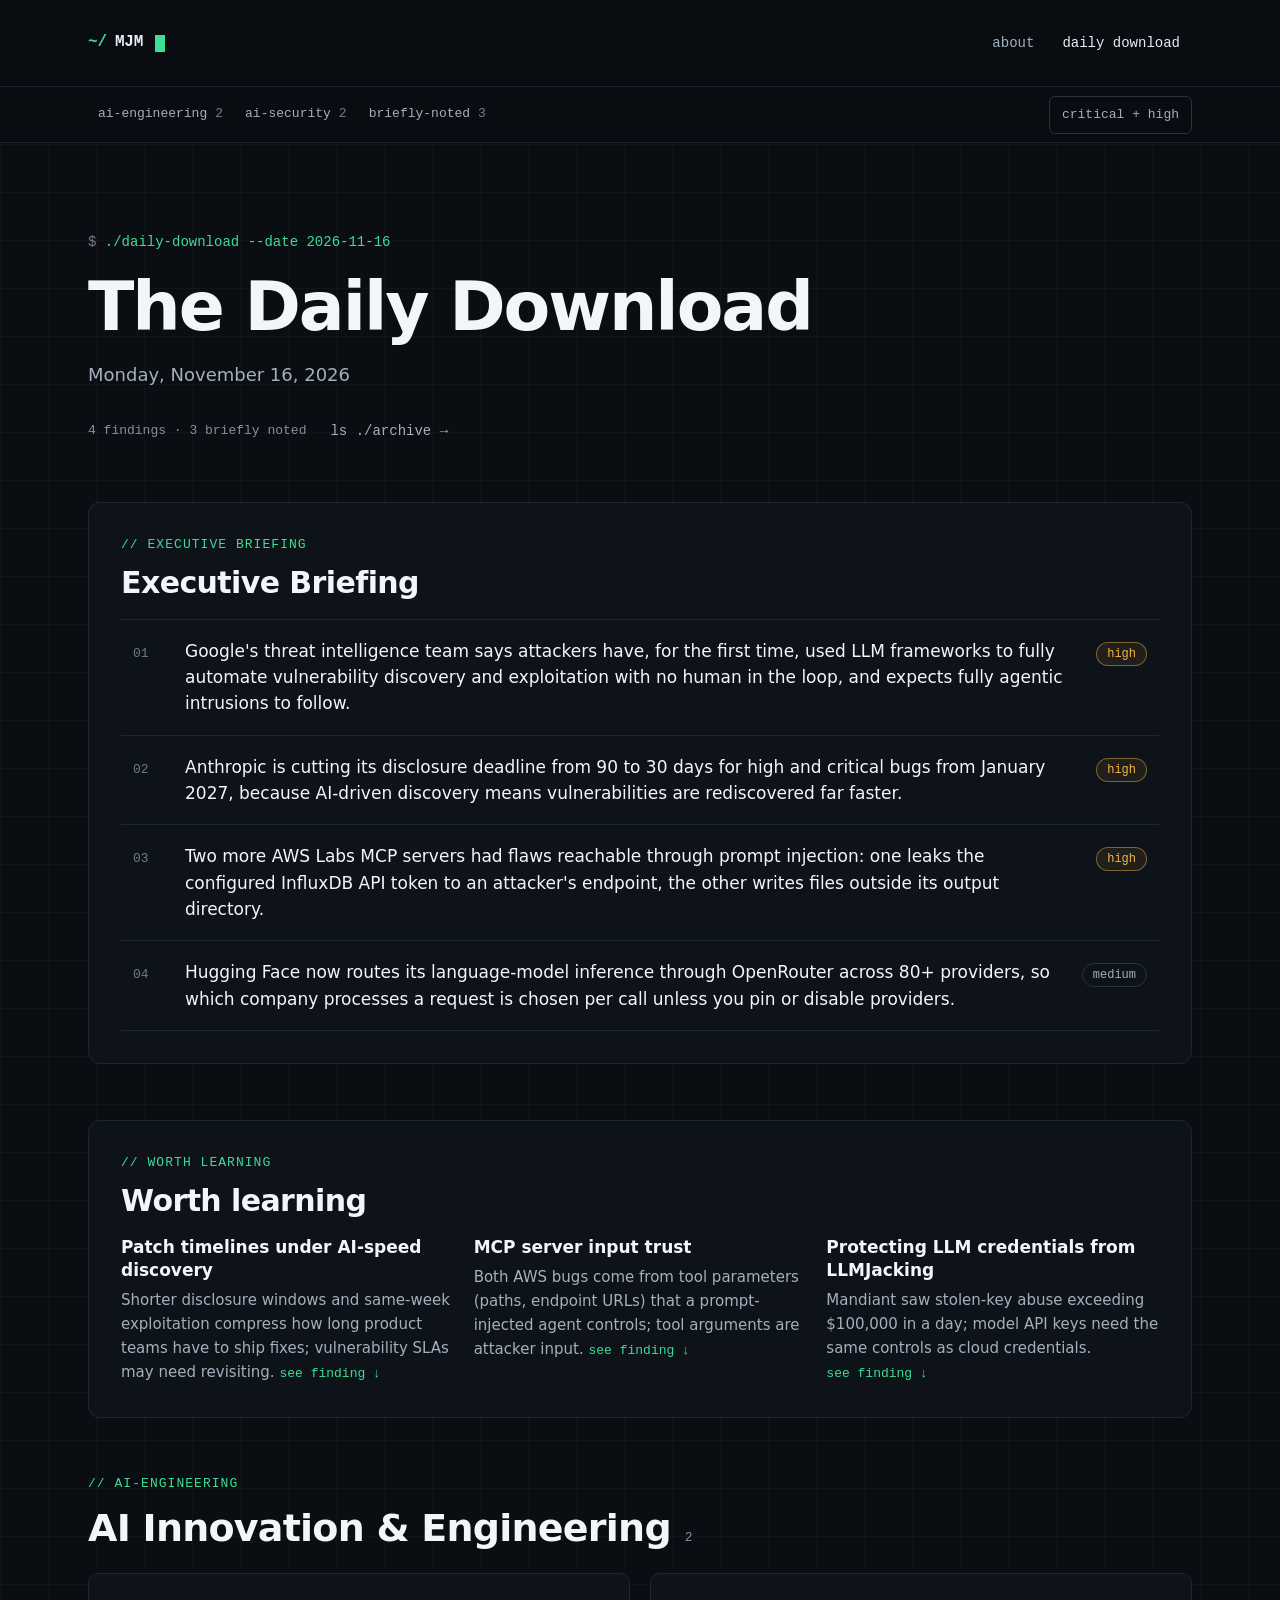
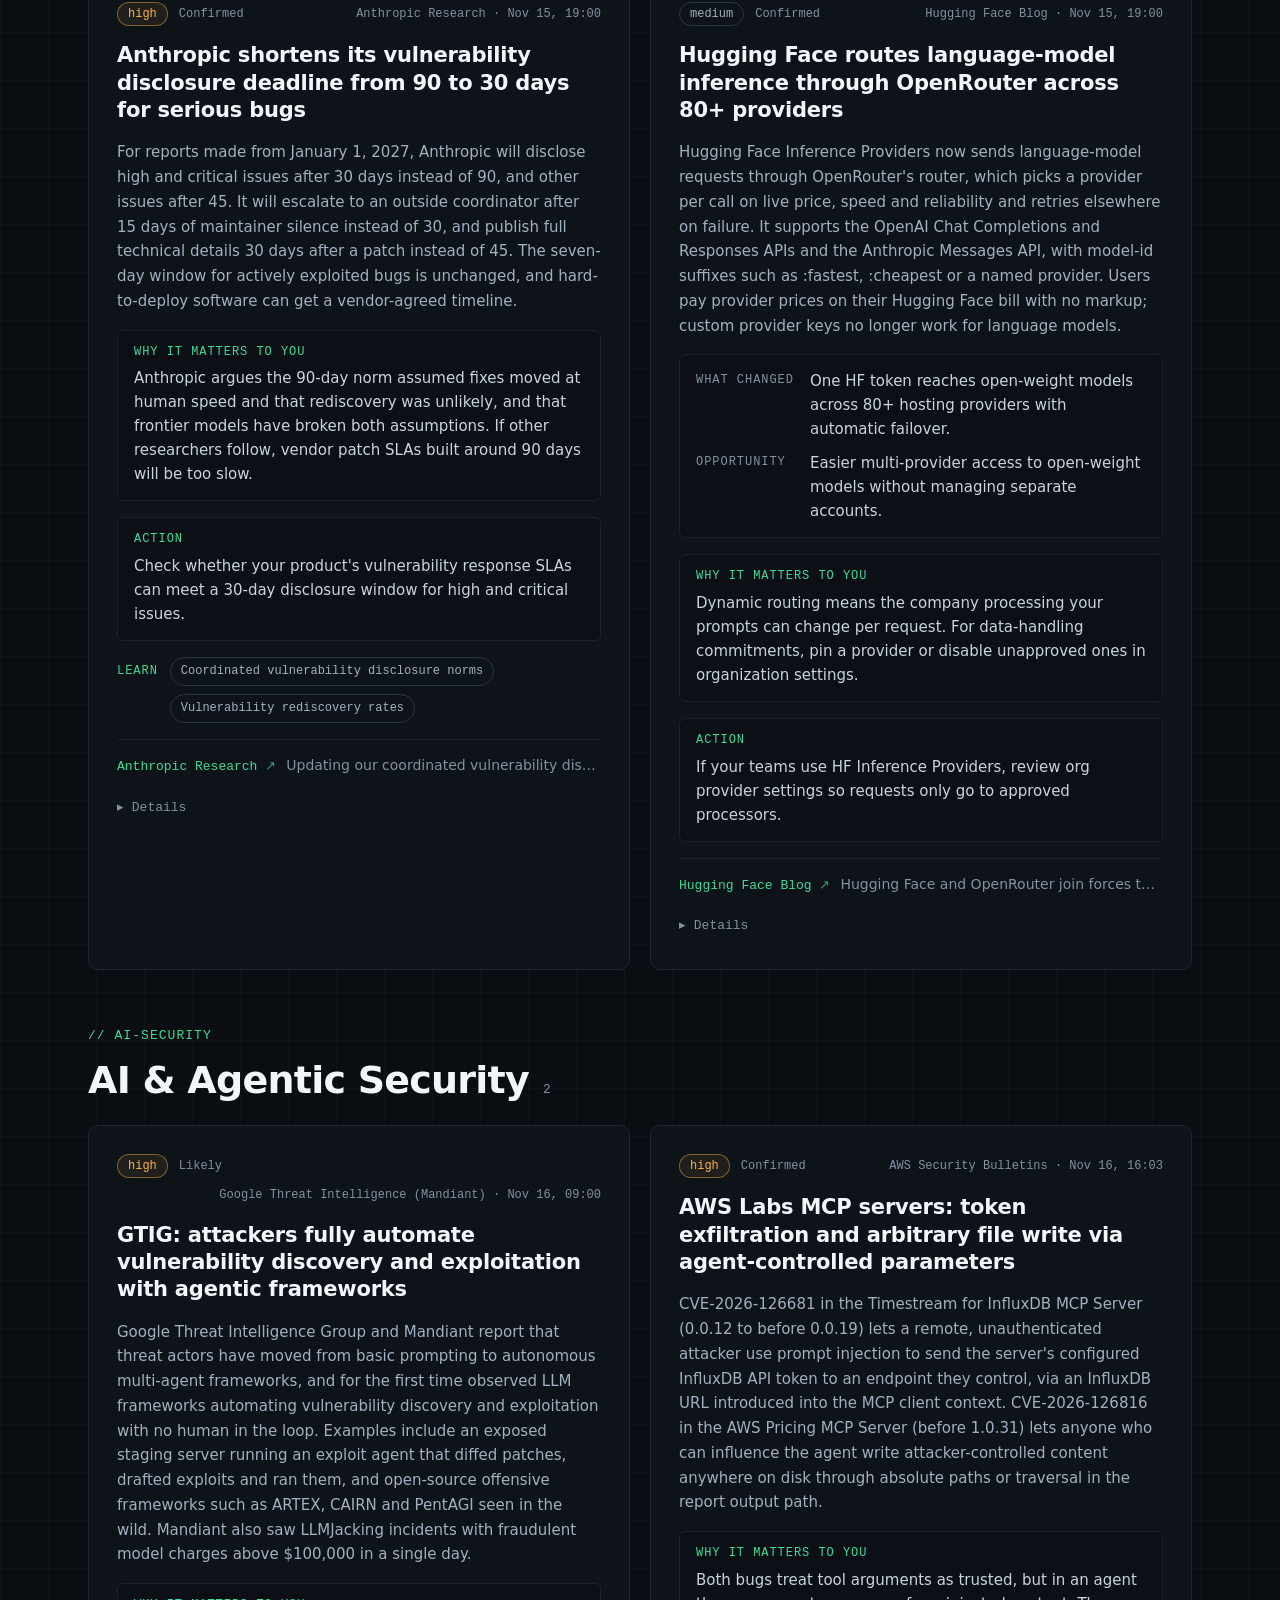
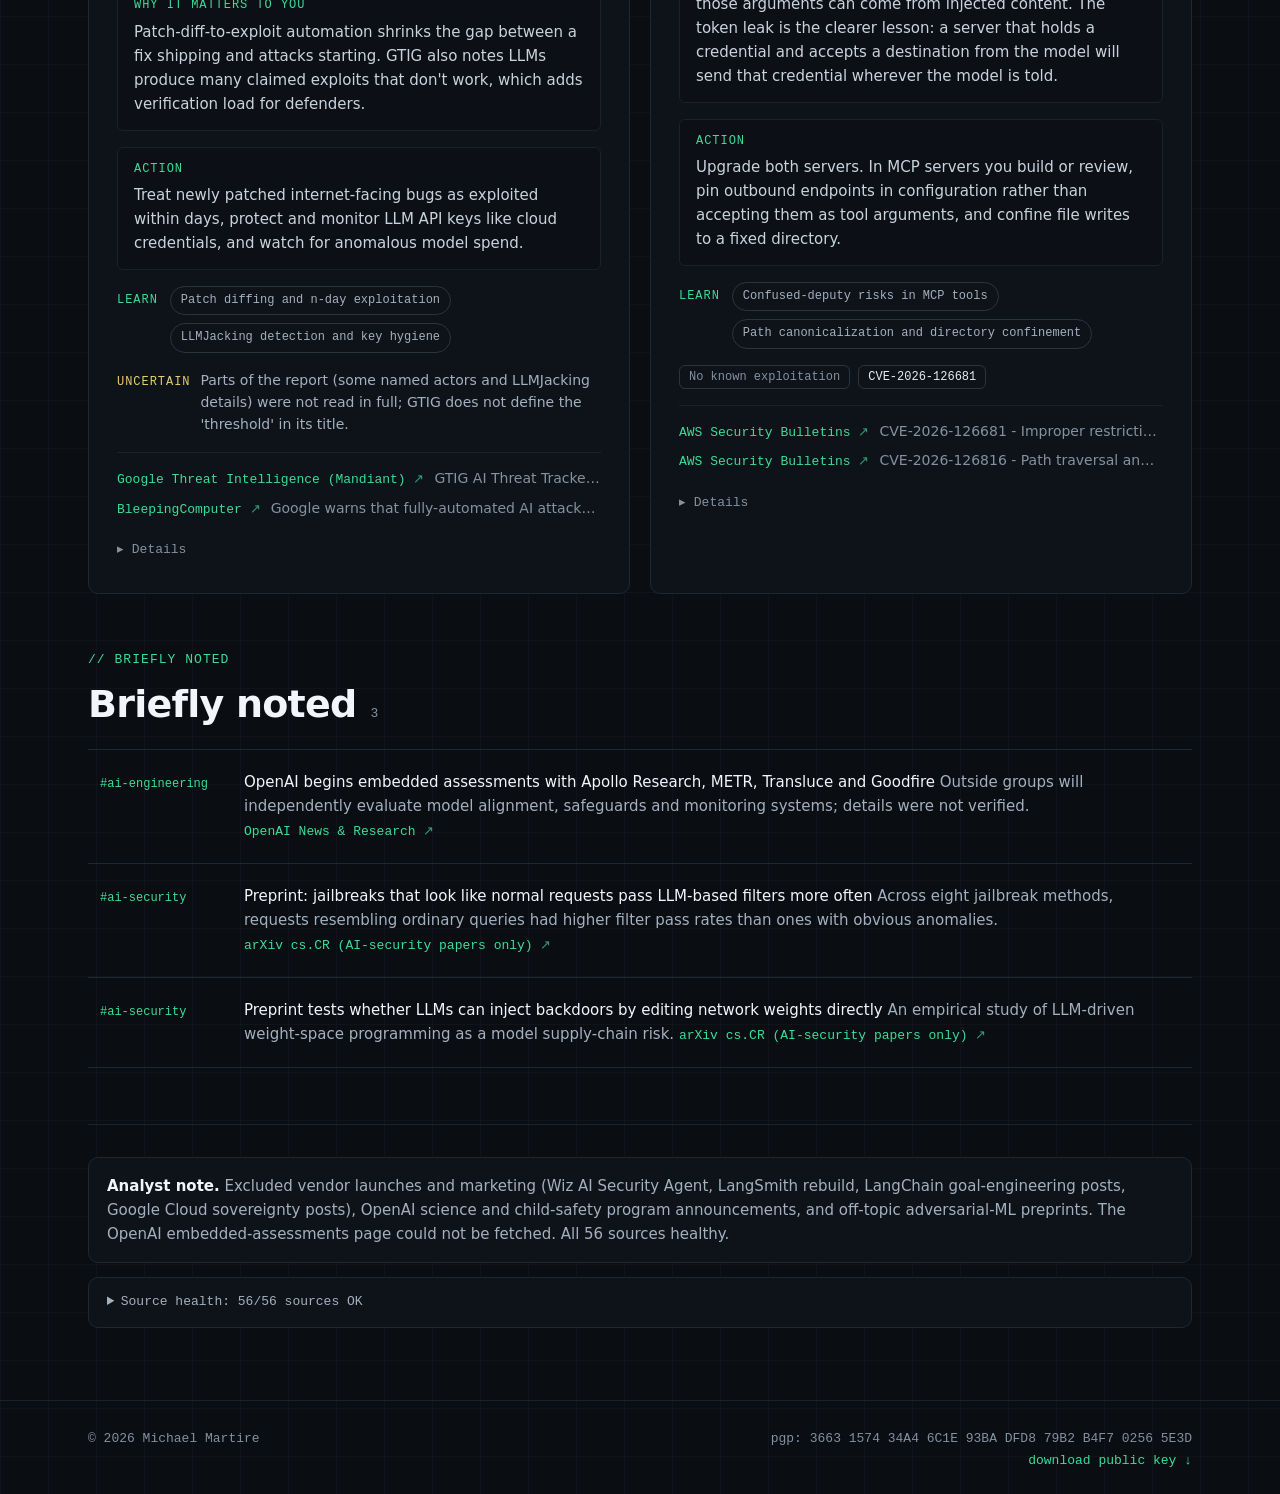
==== commit 369e2226: "Add Content-Security-Policy and referrer meta tags to every page; Daily Download pages use hash-base" ====
--- a/daily_download/index.html
+++ b/daily_download/index.html
@@ -3,7 +3,7 @@
 <head>
 <meta charset="utf-8">
 <meta name="viewport" content="width=device-width, initial-scale=1, viewport-fit=cover">
-<meta http-equiv="Content-Security-Policy" content="default-src 'none'; style-src 'unsafe-inline' https://fonts.googleapis.com; font-src https://fonts.gstatic.com; script-src 'unsafe-inline'; img-src data:; base-uri 'none'; form-action 'none'">
+<meta http-equiv="Content-Security-Policy" content="default-src 'none'; style-src 'sha256-er/R8fLKw+guc+b2OwRnasdYmYFAkmPl0AyGx0vpHWQ=' https://fonts.googleapis.com; font-src https://fonts.gstatic.com; script-src 'sha256-0RkCFBpBY1RzommdmKgF4uUsyYqZt9mP1wZc7C29pE0='; img-src data:; base-uri 'none'; form-action 'none'">
 <meta name="referrer" content="no-referrer">
 <meta name="theme-color" content="#0A0D12">
 <title>The Daily Download · 2026-11-16</title>
@@ -12,8 +12,7 @@
 <link rel="preconnect" href="https://fonts.googleapis.com">
 <link rel="preconnect" href="https://fonts.gstatic.com" crossorigin>
 <link rel="stylesheet" href="https://fonts.googleapis.com/css2?family=Inter:wght@400;500;600&family=JetBrains+Mono:wght@400;500;600&family=Space+Grotesk:wght@500;600;700&display=swap">
-<style>
-/* The Daily Download: styled to match the personal site (dark, one green accent, faint grid, mono labels). */
+<style>/* The Daily Download: styled to match the personal site (dark, one green accent, faint grid, mono labels). */
 :root {
   /* Surfaces */
   --bg: #0A0D12;
@@ -392,7 +391,6 @@
   body { background: #fff; color: #000; }
   details.more { display: block; }
 }
-
 </style>
 </head>
 <body>
@@ -477,8 +475,7 @@
   <details class="more"><summary>Details</summary><dl><dt>Affected</dt><dd>awslabs.timestream-for-influxdb-mcp-server 0.0.12 to before 0.0.19; awslabs.aws-pricing-mcp-server before 1.0.31</dd><dt>Mitigation</dt><dd>Upgrade to 0.0.19 and 1.0.31 or later.</dd><dt>Relevance score</dt><dd>59/100 — topics: ai_engineering, ai_security, aws +32; category architecture +10; primary source +8; source priority +4; recent +5</dd></dl></details>
 </article></div></section><section class="section" id="sec-brief"><div class="section-head"><p class="eyebrow">// briefly noted</p><h2 class="section-title">Briefly noted<small>3</small></h2></div><ul class="brief-list"><li class="brief" id="C012" data-priority="low"><span class="tag">#ai-engineering</span><div><b>OpenAI begins embedded assessments with Apollo Research, METR, Transluce and Goodfire</b> <span class="brief-text">Outside groups will independently evaluate model alignment, safeguards and monitoring systems; details were not verified.</span> <a href="https://openai.com/index/our-first-phase-of-embedded-assessments" target="_blank" rel="noopener noreferrer">OpenAI News &amp; Research</a></div></li><li class="brief" id="C017" data-priority="low"><span class="tag">#ai-security</span><div><b>Preprint: jailbreaks that look like normal requests pass LLM-based filters more often</b> <span class="brief-text">Across eight jailbreak methods, requests resembling ordinary queries had higher filter pass rates than ones with obvious anomalies.</span> <a href="https://arxiv.org/abs/2611.17818" target="_blank" rel="noopener noreferrer">arXiv cs.CR (AI-security papers only)</a></div></li><li class="brief" id="C016" data-priority="low"><span class="tag">#ai-security</span><div><b>Preprint tests whether LLMs can inject backdoors by editing network weights directly</b> <span class="brief-text">An empirical study of LLM-driven weight-space programming as a model supply-chain risk.</span> <a href="https://arxiv.org/abs/2611.17395" target="_blank" rel="noopener noreferrer">arXiv cs.CR (AI-security papers only)</a></div></li></ul></section><section class="footer-notes"><p class="analyst-note"><b>Analyst note.</b> Excluded vendor launches and marketing (Wiz AI Security Agent, LangSmith rebuild, LangChain goal-engineering posts, Google Cloud sovereignty posts), OpenAI science and child-safety program announcements, and off-topic adversarial-ML preprints. The OpenAI embedded-assessments page could not be fetched. All 56 sources healthy.</p><details class="health"><summary>Source health: 56/56 sources OK</summary><div class="table-wrap"><table><thead><tr><th>Source</th><th>Status</th><th>Items</th><th>Last success</th></tr></thead><tbody><tr><td>AWS Security Blog</td><td><span class="st st-ok">ok</span></td><td>20</td><td>Nov 16, 16:39</td></tr><tr><td>AWS Security Bulletins</td><td><span class="st st-ok">ok</span></td><td>44</td><td>Nov 16, 16:39</td></tr><tr><td>Anthropic Engineering</td><td><span class="st st-ok">ok</span></td><td>24</td><td>Nov 16, 16:39</td></tr><tr><td>Anthropic News</td><td><span class="st st-ok">ok</span></td><td>22</td><td>Nov 16, 16:39</td></tr><tr><td>Anthropic Research</td><td><span class="st st-ok">ok</span></td><td>24</td><td>Nov 16, 16:39</td></tr><tr><td>Aqua Security Blog</td><td><span class="st st-ok">ok</span></td><td>10</td><td>Nov 16, 16:39</td></tr><tr><td>Artificial Analysis</td><td><span class="st st-ok">ok</span></td><td>12</td><td>Nov 16, 16:39</td></tr><tr><td>BleepingComputer</td><td><span class="st st-ok">ok</span></td><td>15</td><td>Nov 16, 16:39</td></tr><tr><td>CISA Cybersecurity Advisories</td><td><span class="st st-ok">ok</span></td><td>15</td><td>Nov 16, 16:39</td></tr><tr><td>CISA Known Exploited Vulnerabilities</td><td><span class="st st-ok">ok</span></td><td>33</td><td>Nov 16, 16:39</td></tr><tr><td>CISA News (incl. Secure by Design)</td><td><span class="st st-ok">ok</span></td><td>10</td><td>Nov 16, 16:39</td></tr><tr><td>Claude Code Releases</td><td><span class="st st-empty">empty</span></td><td>0</td><td>Nov 16, 16:39</td></tr><tr><td>Cloudflare Blog (security)</td><td><span class="st st-ok">ok</span></td><td>20</td><td>Nov 16, 16:39</td></tr><tr><td>Datadog Security Labs</td><td><span class="st st-ok">ok</span></td><td>30</td><td>Nov 16, 16:39</td></tr><tr><td>Embrace The Red (Johann Rehberger)</td><td><span class="st st-ok">ok</span></td><td>231</td><td>Nov 16, 16:39</td></tr><tr><td>GKE Security Bulletins</td><td><span class="st st-ok">ok</span></td><td>30</td><td>Nov 16, 16:39</td></tr><tr><td>GitHub Advisories (Go ecosystem)</td><td><span class="st st-empty">empty</span></td><td>0</td><td>Nov 16, 16:39</td></tr><tr><td>GitHub Advisory Database (critical/high)</td><td><span class="st st-ok">ok</span></td><td>11</td><td>Nov 16, 16:39</td></tr><tr><td>GitHub Security Lab</td><td><span class="st st-ok">ok</span></td><td>10</td><td>Nov 16, 16:39</td></tr><tr><td>Go Releases (golang/go tags)</td><td><span class="st st-ok">ok</span></td><td>10</td><td>Nov 16, 16:39</td></tr><tr><td>Go Vulnerability Database</td><td><span class="st st-empty">empty</span></td><td>0</td><td>Nov 16, 16:39</td></tr><tr><td>Google Cloud Blog (identity &amp; security)</td><td><span class="st st-ok">ok</span></td><td>20</td><td>Nov 16, 16:39</td></tr><tr><td>Google Cloud Security Bulletins</td><td><span class="st st-ok">ok</span></td><td>30</td><td>Nov 16, 16:39</td></tr><tr><td>Google DeepMind Blog</td><td><span class="st st-ok">ok</span></td><td>100</td><td>Nov 16, 16:39</td></tr><tr><td>Google Online Security Blog</td><td><span class="st st-ok">ok</span></td><td>25</td><td>Nov 16, 16:39</td></tr><tr><td>Google Project Zero</td><td><span class="st st-ok">ok</span></td><td>10</td><td>Nov 16, 16:39</td></tr><tr><td>Google Threat Intelligence (Mandiant)</td><td><span class="st st-ok">ok</span></td><td>20</td><td>Nov 16, 16:39</td></tr><tr><td>Hugging Face Blog</td><td><span class="st st-ok">ok</span></td><td>400</td><td>Nov 16, 16:39</td></tr><tr><td>Hugging Face Daily Papers</td><td><span class="st st-ok">ok</span></td><td>9</td><td>Nov 16, 16:39</td></tr><tr><td>Krebs on Security</td><td><span class="st st-ok">ok</span></td><td>10</td><td>Nov 16, 16:39</td></tr><tr><td>Kubernetes Blog</td><td><span class="st st-ok">ok</span></td><td>50</td><td>Nov 16, 16:39</td></tr><tr><td>Kubernetes Official CVE Feed</td><td><span class="st st-ok">ok</span></td><td>95</td><td>Nov 16, 16:39</td></tr><tr><td>LangChain Blog</td><td><span class="st st-ok">ok</span></td><td>99</td><td>Nov 16, 16:39</td></tr><tr><td>LangGraph Releases</td><td><span class="st st-empty">empty</span></td><td>0</td><td>Nov 16, 16:39</td></tr><tr><td>Latent Space</td><td><span class="st st-ok">ok</span></td><td>20</td><td>Nov 16, 16:39</td></tr><tr><td>MCP Specification Releases</td><td><span class="st st-ok">ok</span></td><td>6</td><td>Nov 16, 16:39</td></tr><tr><td>METR</td><td><span class="st st-ok">ok</span></td><td>102</td><td>Nov 16, 16:39</td></tr><tr><td>MITRE ATLAS (data releases)</td><td><span class="st st-ok">ok</span></td><td>10</td><td>Nov 16, 16:39</td></tr><tr><td>Meta AI Blog</td><td><span class="st st-ok">ok</span></td><td>5</td><td>Nov 16, 16:39</td></tr><tr><td>Model Context Protocol Blog</td><td><span class="st st-ok">ok</span></td><td>29</td><td>Nov 16, 16:39</td></tr><tr><td>Mozilla Security Blog (incl. root store / PKI)</td><td><span class="st st-ok">ok</span></td><td>10</td><td>Nov 16, 16:39</td></tr><tr><td>OWASP GenAI Security Project</td><td><span class="st st-ok">ok</span></td><td>10</td><td>Nov 16, 16:39</td></tr><tr><td>OpenAI Agents SDK Releases</td><td><span class="st st-ok">ok</span></td><td>3</td><td>Nov 16, 16:39</td></tr><tr><td>OpenAI Codex CLI Releases</td><td><span class="st st-empty">empty</span></td><td>0</td><td>Nov 16, 16:39</td></tr><tr><td>OpenAI News &amp; Research</td><td><span class="st st-ok">ok</span></td><td>400</td><td>Nov 16, 16:39</td></tr><tr><td>OpenSSF Blog</td><td><span class="st st-ok">ok</span></td><td>10</td><td>Nov 16, 16:39</td></tr><tr><td>PortSwigger Research</td><td><span class="st st-ok">ok</span></td><td>40</td><td>Nov 16, 16:39</td></tr><tr><td>Qwen (open-weight models)</td><td><span class="st st-ok">ok</span></td><td>44</td><td>Nov 16, 16:39</td></tr><tr><td>Simon Willison</td><td><span class="st st-ok">ok</span></td><td>15</td><td>Nov 16, 16:39</td></tr><tr><td>Snyk Labs</td><td><span class="st st-ok">ok</span></td><td>5</td><td>Nov 16, 16:39</td></tr><tr><td>The Go Blog</td><td><span class="st st-ok">ok</span></td><td>10</td><td>Nov 16, 16:39</td></tr><tr><td>The Record</td><td><span class="st st-ok">ok</span></td><td>5</td><td>Nov 16, 16:39</td></tr><tr><td>Trail of Bits</td><td><span class="st st-ok">ok</span></td><td>20</td><td>Nov 16, 16:39</td></tr><tr><td>Wiz Blog &amp; Research</td><td><span class="st st-ok">ok</span></td><td>400</td><td>Nov 16, 16:39</td></tr><tr><td>arXiv cs.CR (AI-security papers only)</td><td><span class="st st-ok">ok</span></td><td>25</td><td>Nov 16, 16:39</td></tr><tr><td>vLLM Releases</td><td><span class="st st-ok">ok</span></td><td>3</td><td>Nov 16, 16:39</td></tr></tbody></table></div></details></section></div></main>
 <footer class="site-footer"><div class="container"><span>© 2026 Michael Martire</span><div class="footer-key"><span>pgp: 3663 1574 34A4 6C1E 93BA DFD8 79B2 B4F7 0256 5E3D</span><a class="footer-key__link" href="../pgp.asc" download="michael-martire-pgp.asc">download public key ↓</a></div></div></footer>
-<script>
-(function () {
+<script>(function () {
   "use strict";
 
   var filterBtn = document.getElementById("filter-toggle");
@@ -535,7 +532,6 @@
     document.querySelectorAll("section.section").forEach(function (s) { observer.observe(s); });
   }
 })();
-
 </script>
 </body>
 </html>
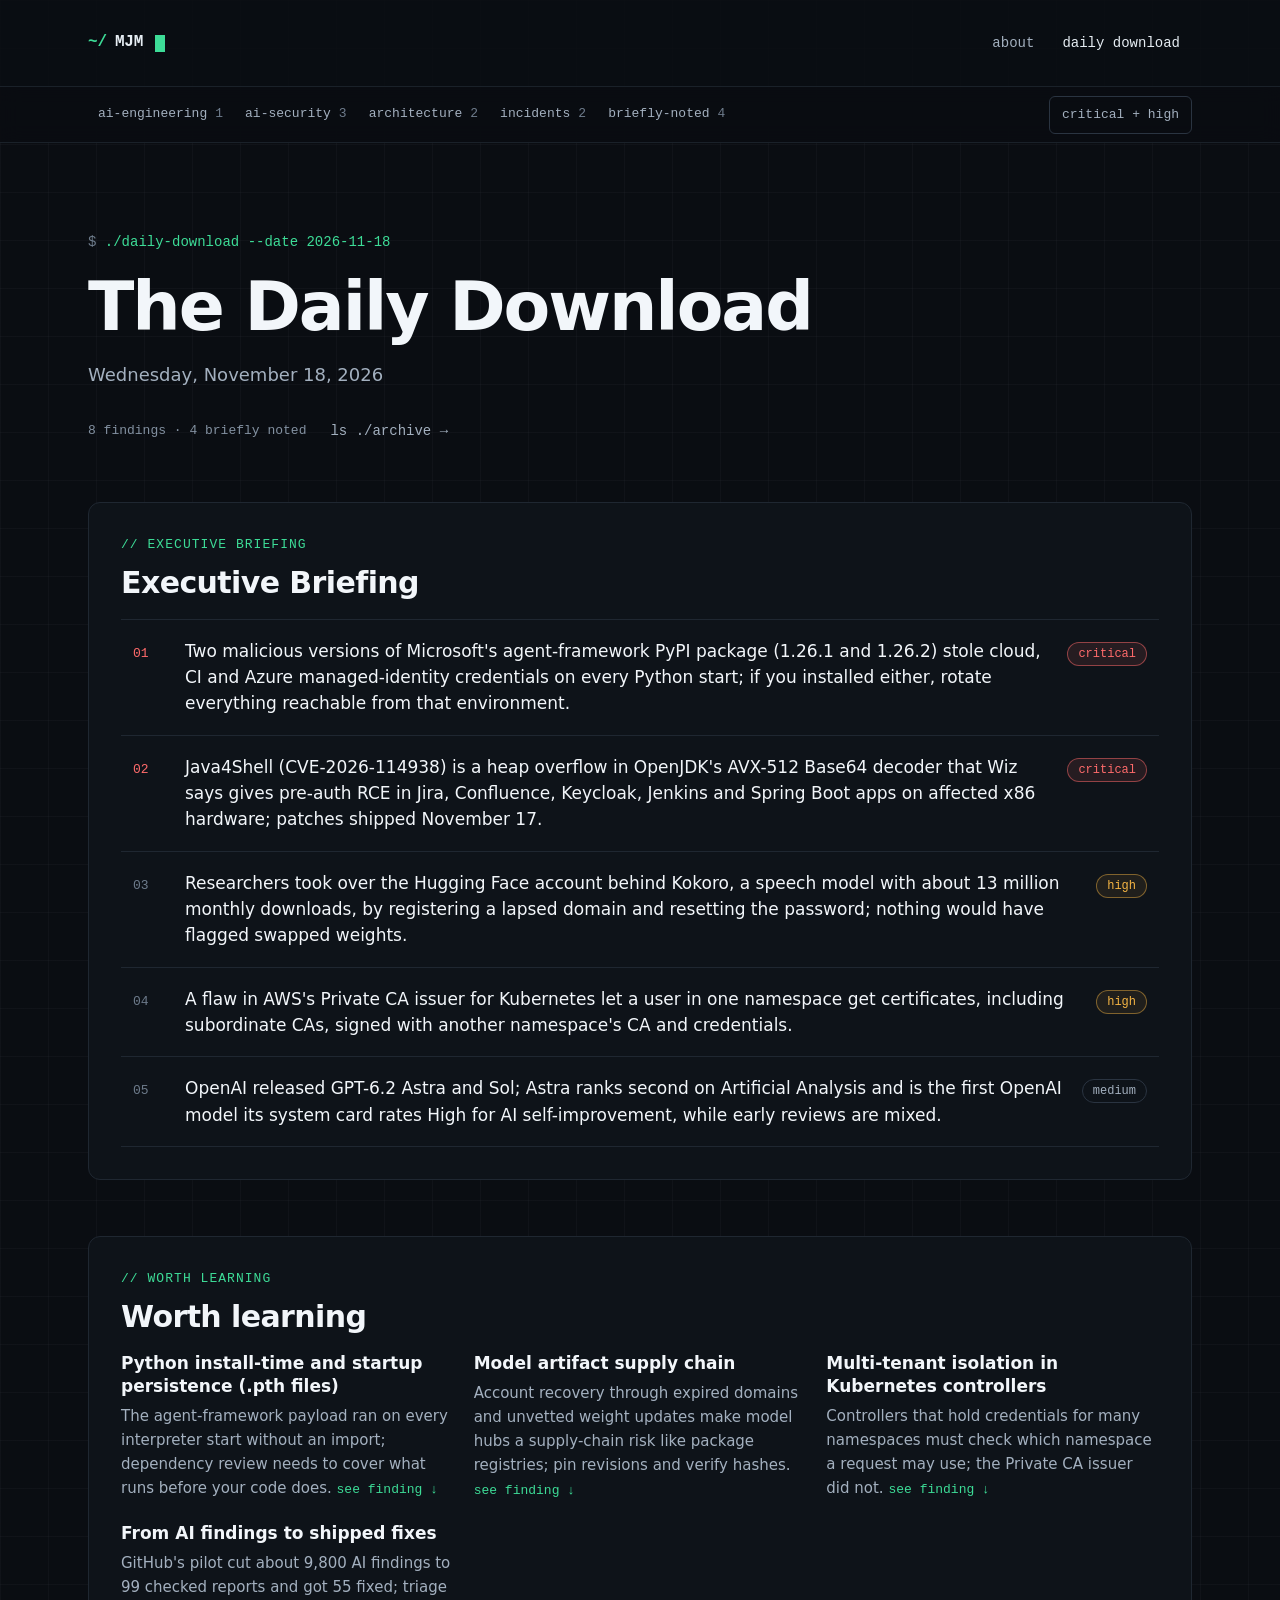
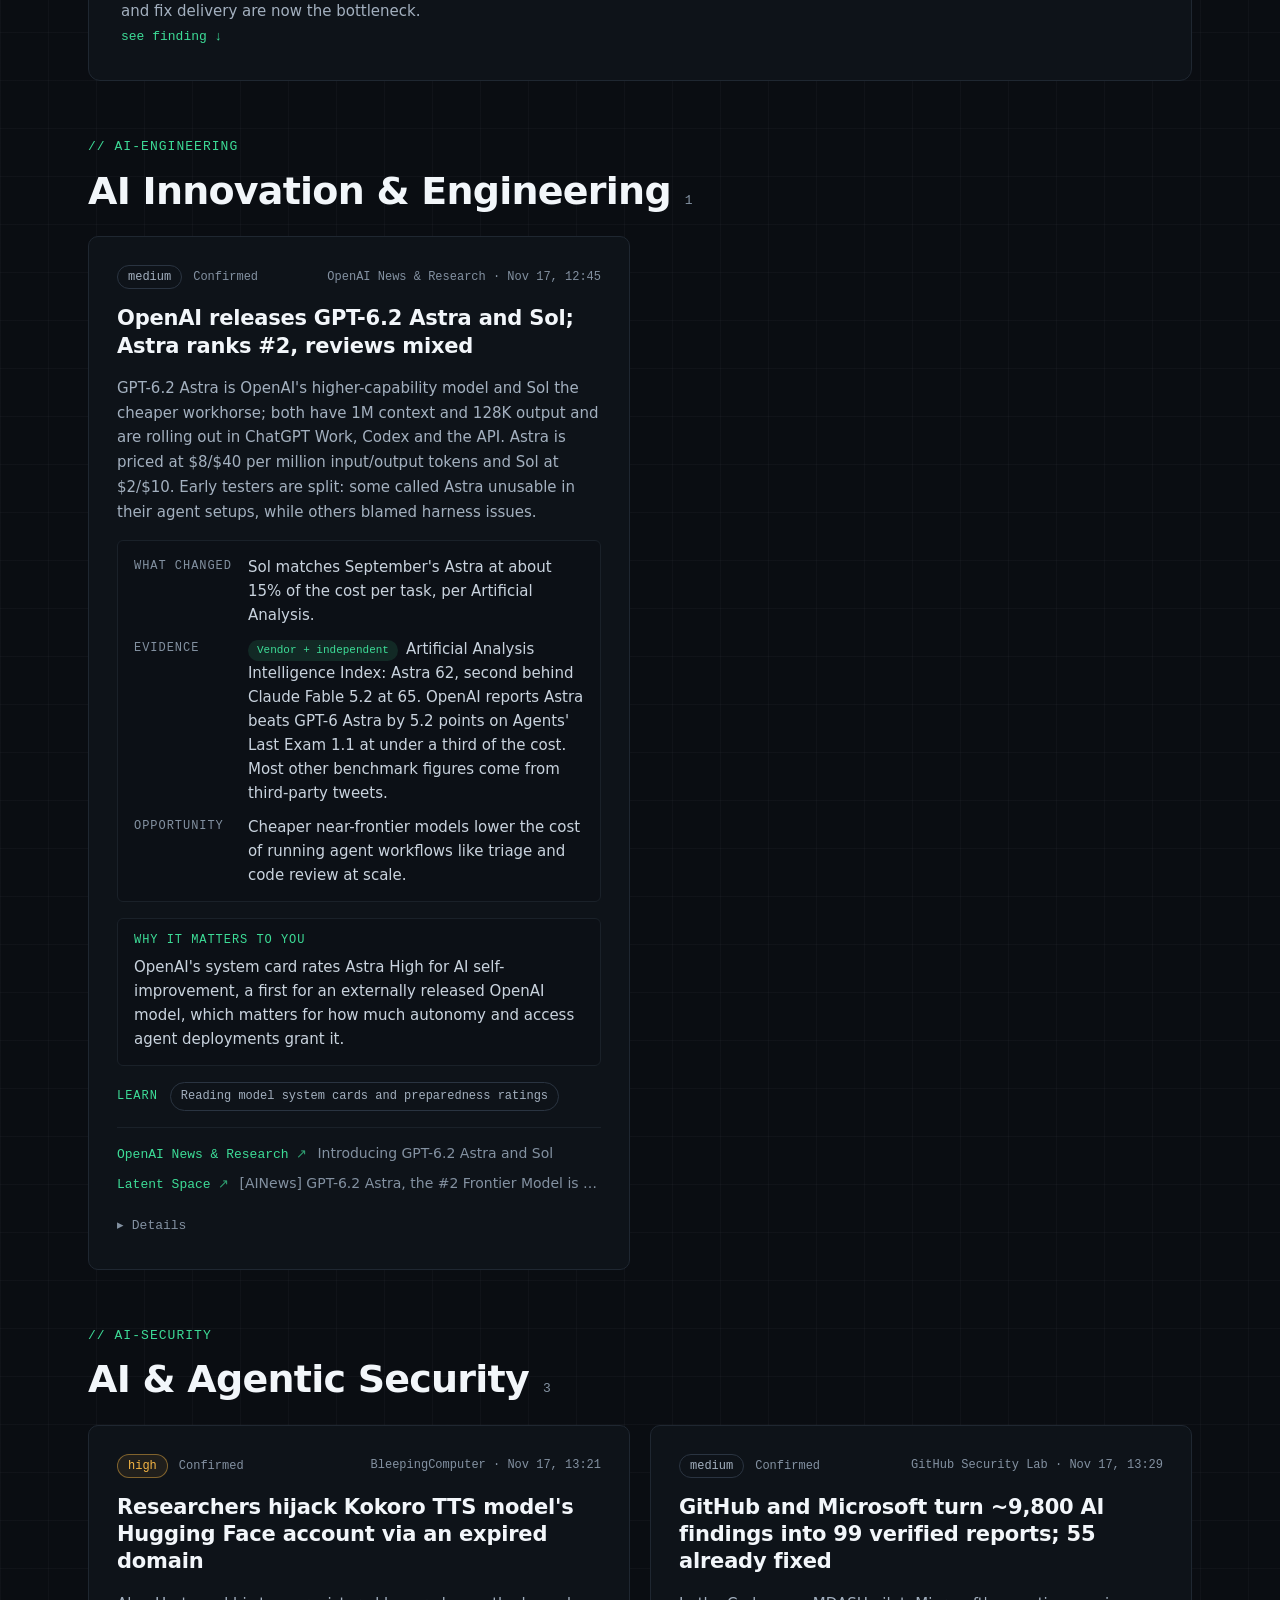
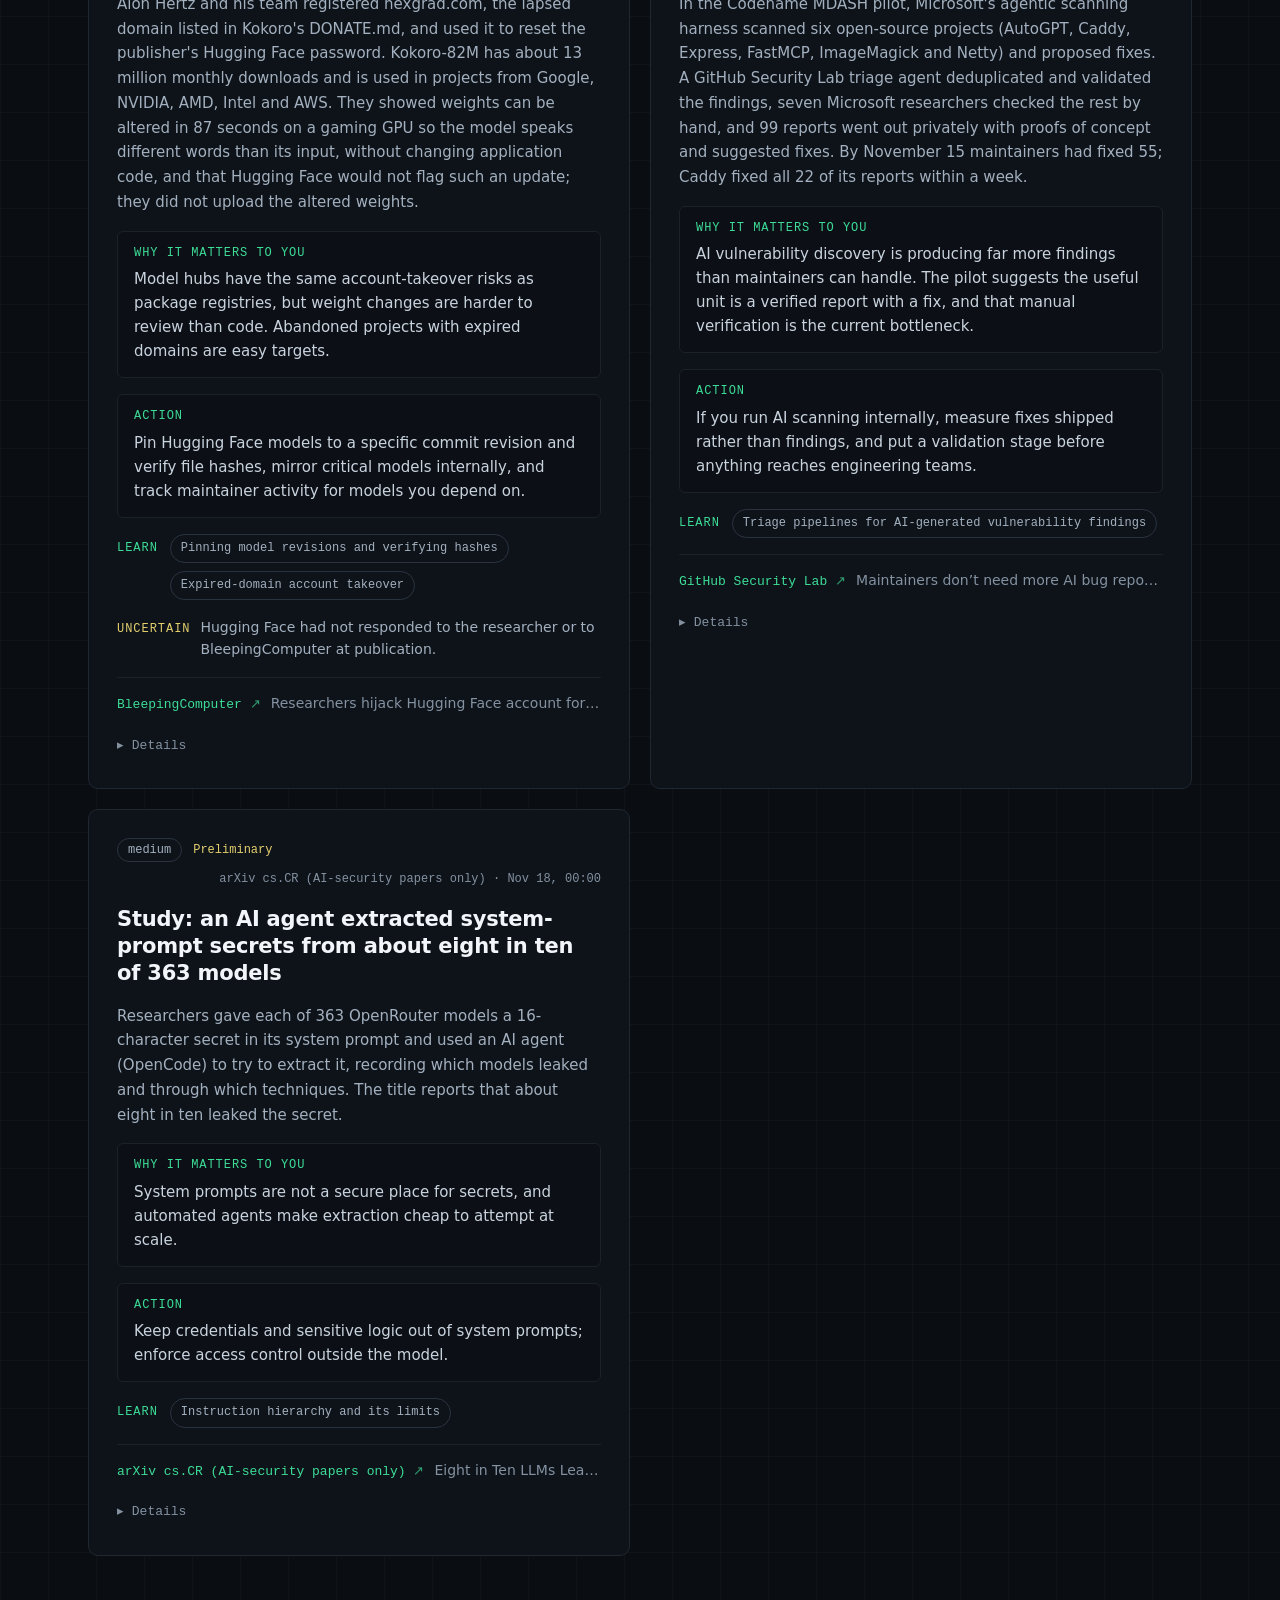
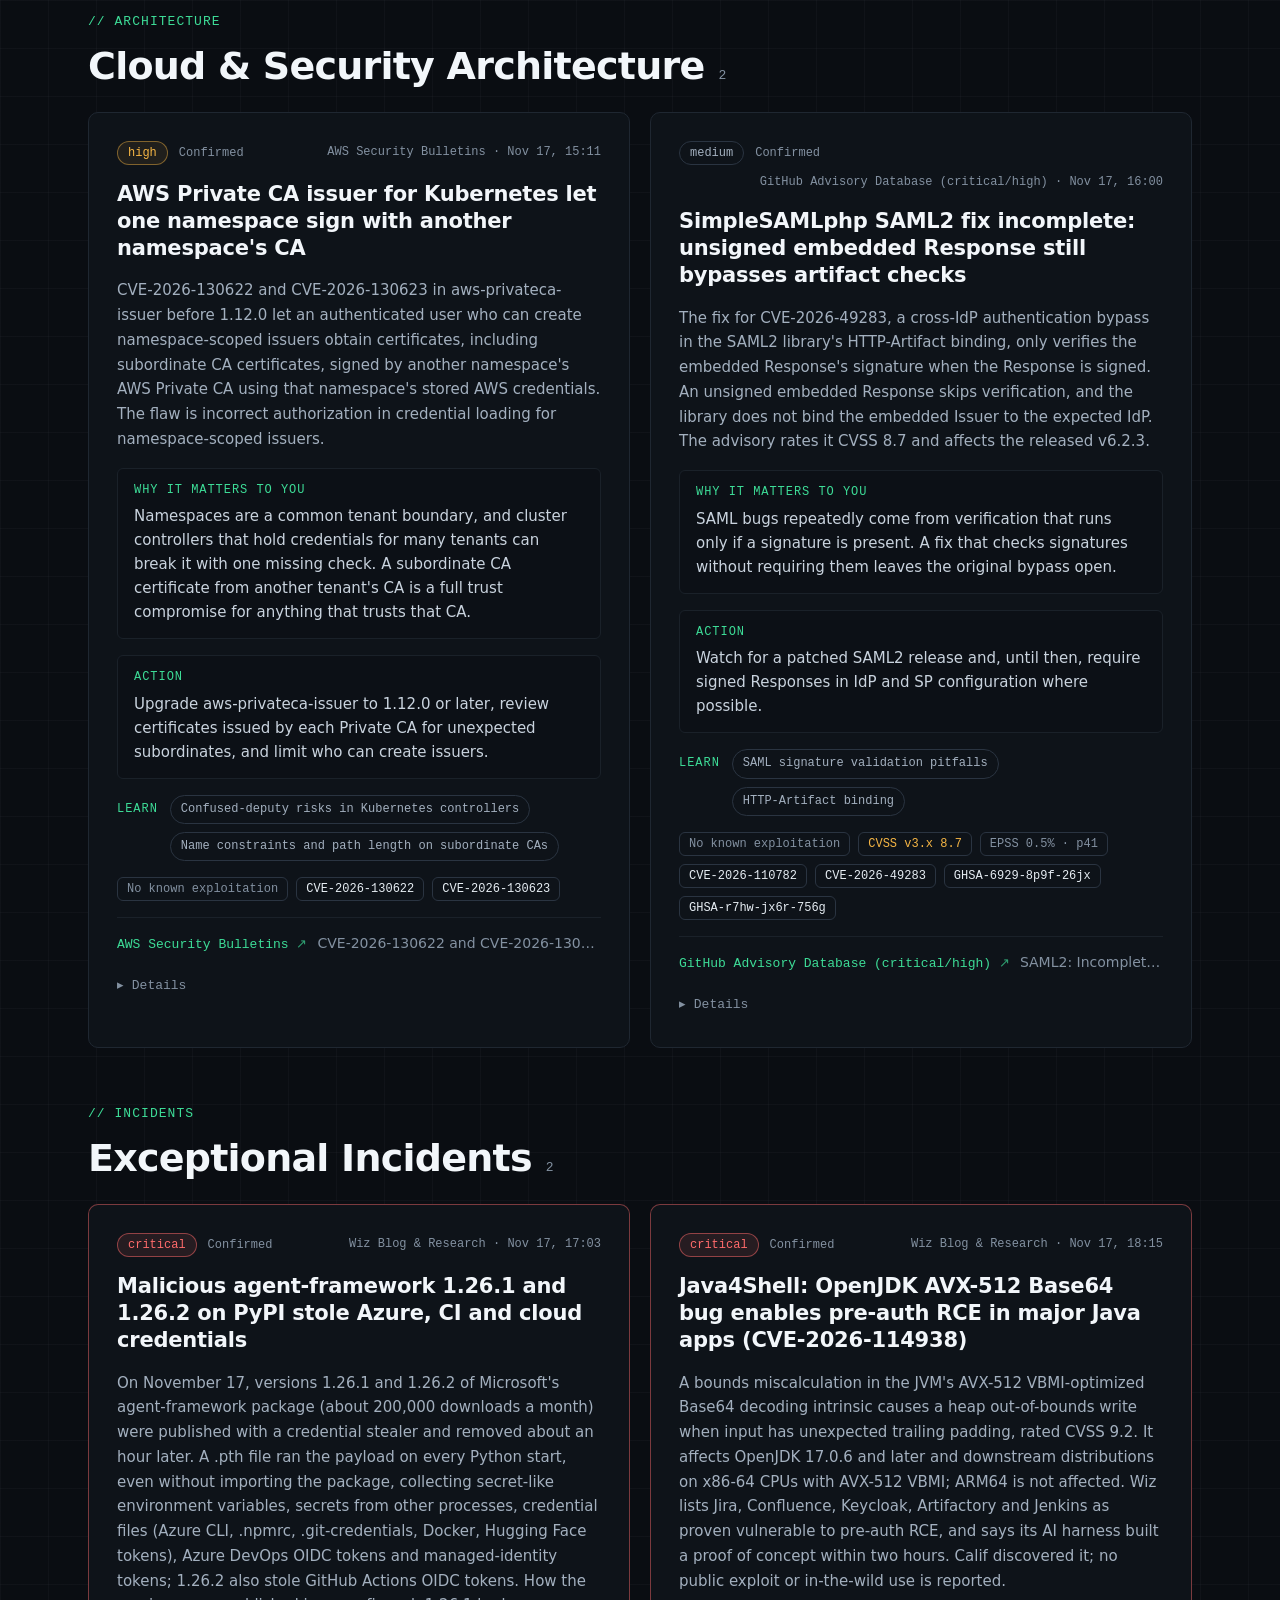
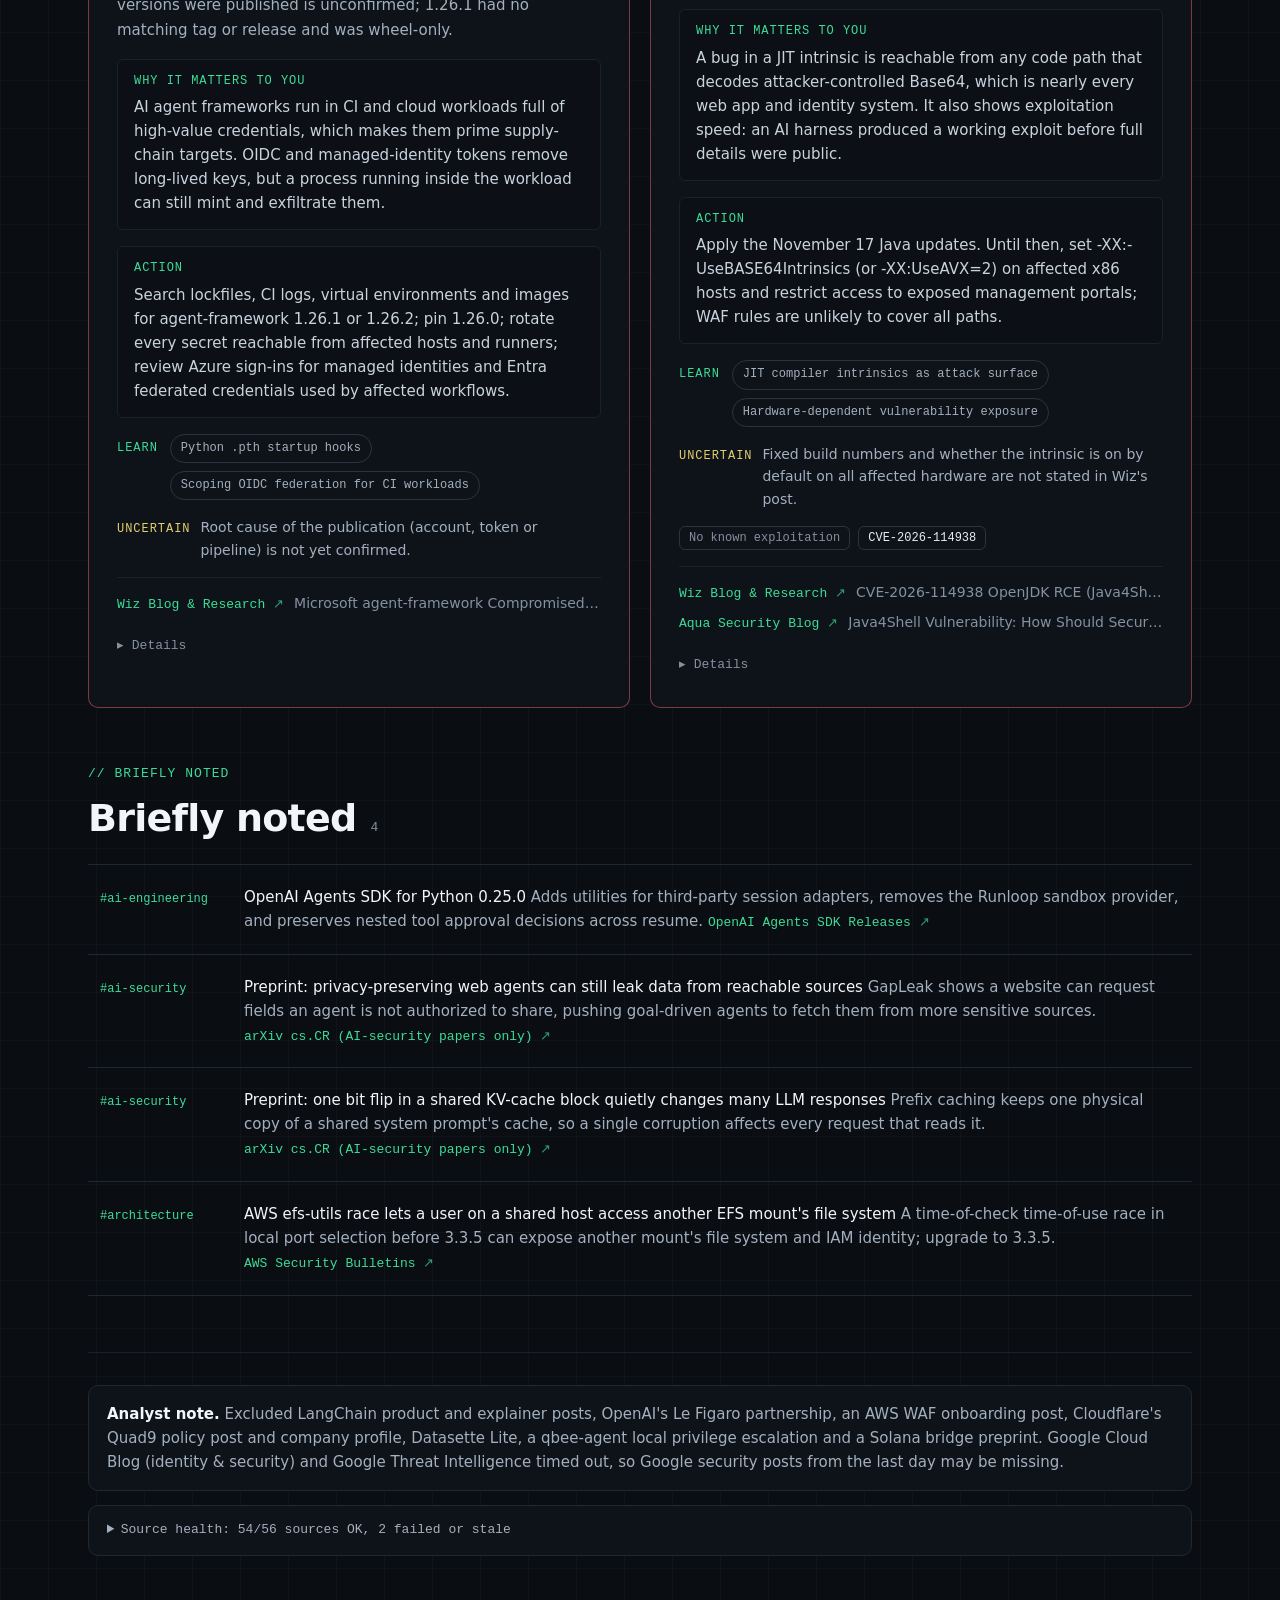
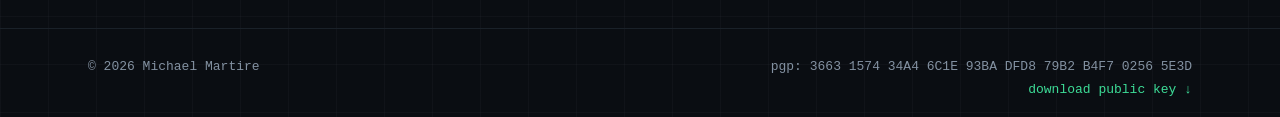
==== commit 4ca157dc: "Daily Download: 2026-11-18" ====
--- a/daily_download/index.html
+++ b/daily_download/index.html
@@ -6,8 +6,8 @@
 <meta http-equiv="Content-Security-Policy" content="default-src 'none'; style-src 'sha256-er/R8fLKw+guc+b2OwRnasdYmYFAkmPl0AyGx0vpHWQ=' https://fonts.googleapis.com; font-src https://fonts.gstatic.com; script-src 'sha256-0RkCFBpBY1RzommdmKgF4uUsyYqZt9mP1wZc7C29pE0='; img-src data:; base-uri 'none'; form-action 'none'">
 <meta name="referrer" content="no-referrer">
 <meta name="theme-color" content="#0A0D12">
-<title>The Daily Download · 2026-11-16</title>
-<meta name="description" content="Google&#x27;s threat intelligence team says attackers have, for the first time, used LLM frameworks to fully automate vulnerability discovery and exploitation with no human in the loop, and expects fully agentic intrusions to follow.">
+<title>The Daily Download · 2026-11-18</title>
+<meta name="description" content="Two malicious versions of Microsoft&#x27;s agent-framework PyPI package (1.26.1 and 1.26.2) stole cloud, CI and Azure managed-identity credentials on every Python start; if you installed either, rotate everything reachable from that environment.">
 <link rel="icon" type="image/svg+xml" href="data:image/svg+xml,%3Csvg xmlns=%22http://www.w3.org/2000/svg%22 viewBox=%220 0 64 64%22 role=%22img%22 aria-label=%22The Daily Download%22%3E%3Crect width=%2264%22 height=%2264%22 rx=%2212%22 fill=%22%230A0D12%22/%3E%3Ctext x=%228%22 y=%2242%22 font-family=%22JetBrains Mono, ui-monospace, monospace%22 font-size=%2226%22 font-weight=%22600%22 fill=%22%233DDC97%22%3E~/%3C/text%3E%3Crect x=%2244%22 y=%2220%22 width=%2210%22 height=%2226%22 fill=%22%233DDC97%22/%3E%3C/svg%3E">
 <link rel="preconnect" href="https://fonts.googleapis.com">
 <link rel="preconnect" href="https://fonts.gstatic.com" crossorigin>
@@ -397,83 +397,159 @@
 <a class="skip-link" href="#main">Skip to content</a>
 
 <header class="site-header"><nav class="container site-nav" aria-label="Primary"><a class="logo" href="../" aria-label="Home"><span class="logo__prefix">~/</span>MJM<span class="cursor" aria-hidden="true"></span></a><ul class="site-nav__links"><li><a class="site-nav__link" href="../#about">about</a></li><li><a class="site-nav__link" href="../daily_download/" aria-current="page">daily download</a></li></ul></nav></header>
-<div class="subbar"><div class="container subbar-inner"><span class="subbar-label">sections</span><nav class="nav" id="section-nav" aria-label="Briefing sections"><a href="#sec-ai-engineering">ai-engineering<b>2</b></a><a href="#sec-ai-security">ai-security<b>2</b></a><a href="#sec-brief">briefly-noted<b>3</b></a></nav><div class="tools"><button type="button" class="tool" id="filter-toggle" aria-pressed="false" title="Show only critical and high priority">critical + high</button><button type="button" class="tool nav-toggle" id="nav-toggle" aria-expanded="false" aria-controls="section-nav" aria-label="Sections menu" title="Sections"><span class="bars" aria-hidden="true"><span></span><span></span><span></span></span></button></div></div></div><main id="main"><section class="container hero" id="top" aria-labelledby="dd-title"><p class="prompt"><span class="prompt__sym">$</span> ./daily-download --date 2026-11-16</p><h1 id="dd-title" class="hero__title">The Daily Download</h1><p class="hero__date">Monday, November 16, 2026</p><div class="hero__meta"><span class="hero__stats">4 findings · 3 briefly noted</span><a class="text-link" href="archive/">ls ./archive →</a></div></section><div class="container wrap"><section class="panel executive" id="executive"><div class="panel-head"><p class="eyebrow">// executive briefing</p><h2 class="panel-title">Executive Briefing</h2></div><ol><li class="exec-high"><a class="exec-item" href="#C003"><span class="num">01</span><span class="exec-text">Google&#x27;s threat intelligence team says attackers have, for the first time, used LLM frameworks to fully automate vulnerability discovery and exploitation with no human in the loop, and expects fully agentic intrusions to follow.</span><span class="pill pill-high">high</span></a></li><li class="exec-high"><a class="exec-item" href="#C011"><span class="num">02</span><span class="exec-text">Anthropic is cutting its disclosure deadline from 90 to 30 days for high and critical bugs from January 2027, because AI-driven discovery means vulnerabilities are rediscovered far faster.</span><span class="pill pill-high">high</span></a></li><li class="exec-high"><a class="exec-item" href="#C002"><span class="num">03</span><span class="exec-text">Two more AWS Labs MCP servers had flaws reachable through prompt injection: one leaks the configured InfluxDB API token to an attacker&#x27;s endpoint, the other writes files outside its output directory.</span><span class="pill pill-high">high</span></a></li><li class="exec-medium"><a class="exec-item" href="#C014"><span class="num">04</span><span class="exec-text">Hugging Face now routes its language-model inference through OpenRouter across 80+ providers, so which company processes a request is chosen per call unless you pin or disable providers.</span><span class="pill pill-medium">medium</span></a></li></ol></section><section class="panel learning" id="learning"><div class="panel-head"><p class="eyebrow">// worth learning</p><h2 class="panel-title">Worth learning</h2></div><ul><li><b>Patch timelines under AI-speed discovery</b><p>Shorter disclosure windows and same-week exploitation compress how long product teams have to ship fixes; vulnerability SLAs may need revisiting. <a href="#C011">see finding ↓</a></p></li><li><b>MCP server input trust</b><p>Both AWS bugs come from tool parameters (paths, endpoint URLs) that a prompt-injected agent controls; tool arguments are attacker input. <a href="#C002">see finding ↓</a></p></li><li><b>Protecting LLM credentials from LLMJacking</b><p>Mandiant saw stolen-key abuse exceeding $100,000 in a day; model API keys need the same controls as cloud credentials. <a href="#C003">see finding ↓</a></p></li></ul></section><section class="section" id="sec-ai-engineering"><div class="section-head"><p class="eyebrow">// ai-engineering</p><h2 class="section-title">AI Innovation &amp; Engineering<small>2</small></h2></div><div class="grid">
-<article class="card prio-high" id="C011" data-priority="high">
+<div class="subbar"><div class="container subbar-inner"><span class="subbar-label">sections</span><nav class="nav" id="section-nav" aria-label="Briefing sections"><a href="#sec-ai-engineering">ai-engineering<b>1</b></a><a href="#sec-ai-security">ai-security<b>3</b></a><a href="#sec-architecture">architecture<b>2</b></a><a href="#sec-incidents">incidents<b>2</b></a><a href="#sec-brief">briefly-noted<b>4</b></a></nav><div class="tools"><button type="button" class="tool" id="filter-toggle" aria-pressed="false" title="Show only critical and high priority">critical + high</button><button type="button" class="tool nav-toggle" id="nav-toggle" aria-expanded="false" aria-controls="section-nav" aria-label="Sections menu" title="Sections"><span class="bars" aria-hidden="true"><span></span><span></span><span></span></span></button></div></div></div><main id="main"><section class="container hero" id="top" aria-labelledby="dd-title"><p class="prompt"><span class="prompt__sym">$</span> ./daily-download --date 2026-11-18</p><h1 id="dd-title" class="hero__title">The Daily Download</h1><p class="hero__date">Wednesday, November 18, 2026</p><div class="hero__meta"><span class="hero__stats">8 findings · 4 briefly noted</span><a class="text-link" href="archive/">ls ./archive →</a></div></section><div class="container wrap"><section class="panel executive" id="executive"><div class="panel-head"><p class="eyebrow">// executive briefing</p><h2 class="panel-title">Executive Briefing</h2></div><ol><li class="exec-critical"><a class="exec-item" href="#C002"><span class="num">01</span><span class="exec-text">Two malicious versions of Microsoft&#x27;s agent-framework PyPI package (1.26.1 and 1.26.2) stole cloud, CI and Azure managed-identity credentials on every Python start; if you installed either, rotate everything reachable from that environment.</span><span class="pill pill-critical">critical</span></a></li><li class="exec-critical"><a class="exec-item" href="#C015"><span class="num">02</span><span class="exec-text">Java4Shell (CVE-2026-114938) is a heap overflow in OpenJDK&#x27;s AVX-512 Base64 decoder that Wiz says gives pre-auth RCE in Jira, Confluence, Keycloak, Jenkins and Spring Boot apps on affected x86 hardware; patches shipped November 17.</span><span class="pill pill-critical">critical</span></a></li><li class="exec-high"><a class="exec-item" href="#C020"><span class="num">03</span><span class="exec-text">Researchers took over the Hugging Face account behind Kokoro, a speech model with about 13 million monthly downloads, by registering a lapsed domain and resetting the password; nothing would have flagged swapped weights.</span><span class="pill pill-high">high</span></a></li><li class="exec-high"><a class="exec-item" href="#C001"><span class="num">04</span><span class="exec-text">A flaw in AWS&#x27;s Private CA issuer for Kubernetes let a user in one namespace get certificates, including subordinate CAs, signed with another namespace&#x27;s CA and credentials.</span><span class="pill pill-high">high</span></a></li><li class="exec-medium"><a class="exec-item" href="#C003"><span class="num">05</span><span class="exec-text">OpenAI released GPT-6.2 Astra and Sol; Astra ranks second on Artificial Analysis and is the first OpenAI model its system card rates High for AI self-improvement, while early reviews are mixed.</span><span class="pill pill-medium">medium</span></a></li></ol></section><section class="panel learning" id="learning"><div class="panel-head"><p class="eyebrow">// worth learning</p><h2 class="panel-title">Worth learning</h2></div><ul><li><b>Python install-time and startup persistence (.pth files)</b><p>The agent-framework payload ran on every interpreter start without an import; dependency review needs to cover what runs before your code does. <a href="#C002">see finding ↓</a></p></li><li><b>Model artifact supply chain</b><p>Account recovery through expired domains and unvetted weight updates make model hubs a supply-chain risk like package registries; pin revisions and verify hashes. <a href="#C020">see finding ↓</a></p></li><li><b>Multi-tenant isolation in Kubernetes controllers</b><p>Controllers that hold credentials for many namespaces must check which namespace a request may use; the Private CA issuer did not. <a href="#C001">see finding ↓</a></p></li><li><b>From AI findings to shipped fixes</b><p>GitHub&#x27;s pilot cut about 9,800 AI findings to 99 checked reports and got 55 fixed; triage and fix delivery are now the bottleneck. <a href="#C021">see finding ↓</a></p></li></ul></section><section class="section" id="sec-ai-engineering"><div class="section-head"><p class="eyebrow">// ai-engineering</p><h2 class="section-title">AI Innovation &amp; Engineering<small>1</small></h2></div><div class="grid">
+<article class="card prio-medium" id="C003" data-priority="medium">
+  <header class="card-head">
+    <span class="pill pill-medium">medium</span>
+    
+    <span class="conf conf-confirmed">Confirmed</span>
+    <span class="meta">OpenAI News &amp; Research · Nov 17, 12:45</span>
+  </header>
+  <h3>OpenAI releases GPT-6.2 Astra and Sol; Astra ranks #2, reviews mixed</h3>
+  
+  <p class="summary">GPT-6.2 Astra is OpenAI&#x27;s higher-capability model and Sol the cheaper workhorse; both have 1M context and 128K output and are rolling out in ChatGPT Work, Codex and the API. Astra is priced at $8/$40 per million input/output tokens and Sol at $2/$10. Early testers are split: some called Astra unusable in their agent setups, while others blamed harness issues.</p>
+  <dl class="capability"><dt>What changed</dt><dd>Sol matches September&#x27;s Astra at about 15% of the cost per task, per Artificial Analysis.</dd><dt>Evidence</dt><dd><span class="ev ev-mixed">Vendor + independent</span>Artificial Analysis Intelligence Index: Astra 62, second behind Claude Fable 5.2 at 65. OpenAI reports Astra beats GPT-6 Astra by 5.2 points on Agents&#x27; Last Exam 1.1 at under a third of the cost. Most other benchmark figures come from third-party tweets.</dd><dt>Opportunity</dt><dd>Cheaper near-frontier models lower the cost of running agent workflows like triage and code review at scale.</dd></dl>
+  <div class="block block-why"><h4>Why it matters to you</h4><p>OpenAI&#x27;s system card rates Astra High for AI self-improvement, a first for an externally released OpenAI model, which matters for how much autonomy and access agent deployments grant it.</p></div>
+  
+  <div class="learn"><span>Learn</span><ul><li>Reading model system cards and preparedness ratings</li></ul></div>
+  
+  <div class="chips"></div>
+  <ul class="links"><li><a href="https://openai.com/index/introducing-gpt-6-2-astra-sol" target="_blank" rel="noopener noreferrer">OpenAI News &amp; Research</a><span class="link-title">Introducing GPT-6.2 Astra and Sol</span></li><li><a href="https://latent.space/p/ainews-gpt-6-2-astra-the-2-frontier-model-is-better-and-20-600-cheaper-but-has-mixed-reviews-6-2-sol/" target="_blank" rel="noopener noreferrer">Latent Space</a><span class="link-title">[AINews] GPT-6.2 Astra, the #2 Frontier Model is better and 20%-600% cheaper, but has mixed reviews; 6.2 Sol…</span></li></ul>
+  <details class="more"><summary>Details</summary><dl><dt>Relevance score</dt><dd>51/100 — topics: ai_engineering, model_release +24; category ai-engineering +14; primary source +8; source priority +4; recent +1</dd></dl></details>
+</article></div></section><section class="section" id="sec-ai-security"><div class="section-head"><p class="eyebrow">// ai-security</p><h2 class="section-title">AI &amp; Agentic Security<small>3</small></h2></div><div class="grid">
+<article class="card prio-high" id="C020" data-priority="high">
   <header class="card-head">
     <span class="pill pill-high">high</span>
     
     <span class="conf conf-confirmed">Confirmed</span>
-    <span class="meta">Anthropic Research · Nov 15, 19:00</span>
-  </header>
-  <h3>Anthropic shortens its vulnerability disclosure deadline from 90 to 30 days for serious bugs</h3>
-  
-  <p class="summary">For reports made from January 1, 2027, Anthropic will disclose high and critical issues after 30 days instead of 90, and other issues after 45. It will escalate to an outside coordinator after 15 days of maintainer silence instead of 30, and publish full technical details 30 days after a patch instead of 45. The seven-day window for actively exploited bugs is unchanged, and hard-to-deploy software can get a vendor-agreed timeline.</p>
-  
-  <div class="block block-why"><h4>Why it matters to you</h4><p>Anthropic argues the 90-day norm assumed fixes moved at human speed and that rediscovery was unlikely, and that frontier models have broken both assumptions. If other researchers follow, vendor patch SLAs built around 90 days will be too slow.</p></div>
-  <div class="block block-action"><h4>Action</h4><p>Check whether your product&#x27;s vulnerability response SLAs can meet a 30-day disclosure window for high and critical issues.</p></div>
-  <div class="learn"><span>Learn</span><ul><li>Coordinated vulnerability disclosure norms</li><li>Vulnerability rediscovery rates</li></ul></div>
-  
+    <span class="meta">BleepingComputer · Nov 17, 13:21</span>
+  </header>
+  <h3>Researchers hijack Kokoro TTS model&#x27;s Hugging Face account via an expired domain</h3>
+  
+  <p class="summary">Alon Hertz and his team registered hexgrad.com, the lapsed domain listed in Kokoro&#x27;s DONATE.md, and used it to reset the publisher&#x27;s Hugging Face password. Kokoro-82M has about 13 million monthly downloads and is used in projects from Google, NVIDIA, AMD, Intel and AWS. They showed weights can be altered in 87 seconds on a gaming GPU so the model speaks different words than its input, without changing application code, and that Hugging Face would not flag such an update; they did not upload the altered weights.</p>
+  
+  <div class="block block-why"><h4>Why it matters to you</h4><p>Model hubs have the same account-takeover risks as package registries, but weight changes are harder to review than code. Abandoned projects with expired domains are easy targets.</p></div>
+  <div class="block block-action"><h4>Action</h4><p>Pin Hugging Face models to a specific commit revision and verify file hashes, mirror critical models internally, and track maintainer activity for models you depend on.</p></div>
+  <div class="learn"><span>Learn</span><ul><li>Pinning model revisions and verifying hashes</li><li>Expired-domain account takeover</li></ul></div>
+  <div class="uncertainty"><span>Uncertain</span>Hugging Face had not responded to the researcher or to BleepingComputer at publication.</div>
   <div class="chips"></div>
-  <ul class="links"><li><a href="https://www.anthropic.com/research/coordinated-vulnerability-disclosure-timelines" target="_blank" rel="noopener noreferrer">Anthropic Research</a><span class="link-title">Updating our coordinated vulnerability disclosure policy timelines</span></li></ul>
-  <details class="more"><summary>Details</summary><dl><dt>Relevance score</dt><dd>34/100 — category ai-engineering +14; primary source +8; source priority +4; original research / analysis +8</dd></dl></details>
+  <ul class="links"><li><a href="https://www.bleepingcomputer.com/news/security/researchers-hijack-hugging-face-account-for-popular-kokoro-ai-model/" target="_blank" rel="noopener noreferrer">BleepingComputer</a><span class="link-title">Researchers hijack Hugging Face account for popular Kokoro AI model</span></li></ul>
+  <details class="more"><summary>Details</summary><dl><dt>Relevance score</dt><dd>32/100 — topics: ai_security, aws +22; category incidents +2; established source +5; source priority +2; recent +1</dd></dl></details>
 </article>
-<article class="card prio-medium" id="C014" data-priority="medium">
+<article class="card prio-medium" id="C021" data-priority="medium">
   <header class="card-head">
     <span class="pill pill-medium">medium</span>
     
     <span class="conf conf-confirmed">Confirmed</span>
-    <span class="meta">Hugging Face Blog · Nov 15, 19:00</span>
-  </header>
-  <h3>Hugging Face routes language-model inference through OpenRouter across 80+ providers</h3>
-  
-  <p class="summary">Hugging Face Inference Providers now sends language-model requests through OpenRouter&#x27;s router, which picks a provider per call on live price, speed and reliability and retries elsewhere on failure. It supports the OpenAI Chat Completions and Responses APIs and the Anthropic Messages API, with model-id suffixes such as :fastest, :cheapest or a named provider. Users pay provider prices on their Hugging Face bill with no markup; custom provider keys no longer work for language models.</p>
-  <dl class="capability"><dt>What changed</dt><dd>One HF token reaches open-weight models across 80+ hosting providers with automatic failover.</dd><dt>Opportunity</dt><dd>Easier multi-provider access to open-weight models without managing separate accounts.</dd></dl>
-  <div class="block block-why"><h4>Why it matters to you</h4><p>Dynamic routing means the company processing your prompts can change per request. For data-handling commitments, pin a provider or disable unapproved ones in organization settings.</p></div>
-  <div class="block block-action"><h4>Action</h4><p>If your teams use HF Inference Providers, review org provider settings so requests only go to approved processors.</p></div>
-  
+    <span class="meta">GitHub Security Lab · Nov 17, 13:29</span>
+  </header>
+  <h3>GitHub and Microsoft turn ~9,800 AI findings into 99 verified reports; 55 already fixed</h3>
+  
+  <p class="summary">In the Codename MDASH pilot, Microsoft&#x27;s agentic scanning harness scanned six open-source projects (AutoGPT, Caddy, Express, FastMCP, ImageMagick and Netty) and proposed fixes. A GitHub Security Lab triage agent deduplicated and validated the findings, seven Microsoft researchers checked the rest by hand, and 99 reports went out privately with proofs of concept and suggested fixes. By November 15 maintainers had fixed 55; Caddy fixed all 22 of its reports within a week.</p>
+  
+  <div class="block block-why"><h4>Why it matters to you</h4><p>AI vulnerability discovery is producing far more findings than maintainers can handle. The pilot suggests the useful unit is a verified report with a fix, and that manual verification is the current bottleneck.</p></div>
+  <div class="block block-action"><h4>Action</h4><p>If you run AI scanning internally, measure fixes shipped rather than findings, and put a validation stage before anything reaches engineering teams.</p></div>
+  <div class="learn"><span>Learn</span><ul><li>Triage pipelines for AI-generated vulnerability findings</li></ul></div>
   
   <div class="chips"></div>
-  <ul class="links"><li><a href="https://huggingface.co/blog/openrouter" target="_blank" rel="noopener noreferrer">Hugging Face Blog</a><span class="link-title">Hugging Face and OpenRouter join forces to make open-weight models easy to run</span></li></ul>
-  <details class="more"><summary>Details</summary><dl><dt>Relevance score</dt><dd>33/100 — topics: ai_engineering +14; category ai-engineering +14; established source +5</dd></dl></details>
-</article></div></section><section class="section" id="sec-ai-security"><div class="section-head"><p class="eyebrow">// ai-security</p><h2 class="section-title">AI &amp; Agentic Security<small>2</small></h2></div><div class="grid">
-<article class="card prio-high" id="C003" data-priority="high">
+  <ul class="links"><li><a href="https://github.blog/open-source/maintainers/maintainers-dont-need-more-ai-bug-reports-they-need-fixes/" target="_blank" rel="noopener noreferrer">GitHub Security Lab</a><span class="link-title">Maintainers don’t need more AI bug reports. They need fixes.</span></li></ul>
+  <details class="more"><summary>Details</summary><dl><dt>Relevance score</dt><dd>31/100 — category architecture +10; primary source +8; source priority +4; original research / analysis +8; recent +1</dd></dl></details>
+</article>
+<article class="card prio-medium" id="C004" data-priority="medium">
+  <header class="card-head">
+    <span class="pill pill-medium">medium</span>
+    
+    <span class="conf conf-preliminary">Preliminary</span>
+    <span class="meta">arXiv cs.CR (AI-security papers only) · Nov 18, 00:00</span>
+  </header>
+  <h3>Study: an AI agent extracted system-prompt secrets from about eight in ten of 363 models</h3>
+  
+  <p class="summary">Researchers gave each of 363 OpenRouter models a 16-character secret in its system prompt and used an AI agent (OpenCode) to try to extract it, recording which models leaked and through which techniques. The title reports that about eight in ten leaked the secret.</p>
+  
+  <div class="block block-why"><h4>Why it matters to you</h4><p>System prompts are not a secure place for secrets, and automated agents make extraction cheap to attempt at scale.</p></div>
+  <div class="block block-action"><h4>Action</h4><p>Keep credentials and sensitive logic out of system prompts; enforce access control outside the model.</p></div>
+  <div class="learn"><span>Learn</span><ul><li>Instruction hierarchy and its limits</li></ul></div>
+  
+  <div class="chips"></div>
+  <ul class="links"><li><a href="https://arxiv.org/abs/2611.21956" target="_blank" rel="noopener noreferrer">arXiv cs.CR (AI-security papers only)</a><span class="link-title">Eight in Ten LLMs Leak System-Prompt Secrets: Nevan, an Agentic Capture-the-Flag Study</span></li></ul>
+  <details class="more"><summary>Details</summary><dl><dt>Relevance score</dt><dd>49/100 — topics: ai_engineering, model_release, ai_security +32; category ai-security +14; community source +0; recent +3</dd></dl></details>
+</article></div></section><section class="section" id="sec-architecture"><div class="section-head"><p class="eyebrow">// architecture</p><h2 class="section-title">Cloud &amp; Security Architecture<small>2</small></h2></div><div class="grid">
+<article class="card prio-high" id="C001" data-priority="high">
   <header class="card-head">
     <span class="pill pill-high">high</span>
     
-    <span class="conf conf-likely">Likely</span>
-    <span class="meta">Google Threat Intelligence (Mandiant) · Nov 16, 09:00</span>
-  </header>
-  <h3>GTIG: attackers fully automate vulnerability discovery and exploitation with agentic frameworks</h3>
-  
-  <p class="summary">Google Threat Intelligence Group and Mandiant report that threat actors have moved from basic prompting to autonomous multi-agent frameworks, and for the first time observed LLM frameworks automating vulnerability discovery and exploitation with no human in the loop. Examples include an exposed staging server running an exploit agent that diffed patches, drafted exploits and ran them, and open-source offensive frameworks such as ARTEX, CAIRN and PentAGI seen in the wild. Mandiant also saw LLMJacking incidents with fraudulent model charges above $100,000 in a single day.</p>
-  
-  <div class="block block-why"><h4>Why it matters to you</h4><p>Patch-diff-to-exploit automation shrinks the gap between a fix shipping and attacks starting. GTIG also notes LLMs produce many claimed exploits that don&#x27;t work, which adds verification load for defenders.</p></div>
-  <div class="block block-action"><h4>Action</h4><p>Treat newly patched internet-facing bugs as exploited within days, protect and monitor LLM API keys like cloud credentials, and watch for anomalous model spend.</p></div>
-  <div class="learn"><span>Learn</span><ul><li>Patch diffing and n-day exploitation</li><li>LLMJacking detection and key hygiene</li></ul></div>
-  <div class="uncertainty"><span>Uncertain</span>Parts of the report (some named actors and LLMJacking details) were not read in full; GTIG does not define the &#x27;threshold&#x27; in its title.</div>
+    <span class="conf conf-confirmed">Confirmed</span>
+    <span class="meta">AWS Security Bulletins · Nov 17, 15:11</span>
+  </header>
+  <h3>AWS Private CA issuer for Kubernetes let one namespace sign with another namespace&#x27;s CA</h3>
+  
+  <p class="summary">CVE-2026-130622 and CVE-2026-130623 in aws-privateca-issuer before 1.12.0 let an authenticated user who can create namespace-scoped issuers obtain certificates, including subordinate CA certificates, signed by another namespace&#x27;s AWS Private CA using that namespace&#x27;s stored AWS credentials. The flaw is incorrect authorization in credential loading for namespace-scoped issuers.</p>
+  
+  <div class="block block-why"><h4>Why it matters to you</h4><p>Namespaces are a common tenant boundary, and cluster controllers that hold credentials for many tenants can break it with one missing check. A subordinate CA certificate from another tenant&#x27;s CA is a full trust compromise for anything that trusts that CA.</p></div>
+  <div class="block block-action"><h4>Action</h4><p>Upgrade aws-privateca-issuer to 1.12.0 or later, review certificates issued by each Private CA for unexpected subordinates, and limit who can create issuers.</p></div>
+  <div class="learn"><span>Learn</span><ul><li>Confused-deputy risks in Kubernetes controllers</li><li>Name constraints and path length on subordinate CAs</li></ul></div>
+  
+  <div class="chips"><span class="chip chip-muted">No known exploitation</span><a class="chip chip-id" href="https://nvd.nist.gov/vuln/detail/CVE-2026-130622" target="_blank" rel="noopener noreferrer">CVE-2026-130622</a><a class="chip chip-id" href="https://nvd.nist.gov/vuln/detail/CVE-2026-130623" target="_blank" rel="noopener noreferrer">CVE-2026-130623</a></div>
+  <ul class="links"><li><a href="https://aws.amazon.com/security/security-bulletins/rss/2026-187-aws/" target="_blank" rel="noopener noreferrer">AWS Security Bulletins</a><span class="link-title">CVE-2026-130622 and CVE-2026-130623 - Incorrect authorization in credential loading and handling for…</span></li></ul>
+  <details class="more"><summary>Details</summary><dl><dt>Affected</dt><dd>aws-privateca-issuer before 1.12.0</dd><dt>Mitigation</dt><dd>Upgrade to 1.12.0.</dd><dt>Relevance score</dt><dd>55/100 — topics: cloud_native, aws, systemic, prevalence +32; category architecture +10; primary source +8; source priority +4; recent +1</dd></dl></details>
+</article>
+<article class="card prio-medium" id="C010" data-priority="medium">
+  <header class="card-head">
+    <span class="pill pill-medium">medium</span>
+    
+    <span class="conf conf-confirmed">Confirmed</span>
+    <span class="meta">GitHub Advisory Database (critical/high) · Nov 17, 16:00</span>
+  </header>
+  <h3>SimpleSAMLphp SAML2 fix incomplete: unsigned embedded Response still bypasses artifact checks</h3>
+  
+  <p class="summary">The fix for CVE-2026-49283, a cross-IdP authentication bypass in the SAML2 library&#x27;s HTTP-Artifact binding, only verifies the embedded Response&#x27;s signature when the Response is signed. An unsigned embedded Response skips verification, and the library does not bind the embedded Issuer to the expected IdP. The advisory rates it CVSS 8.7 and affects the released v6.2.3.</p>
+  
+  <div class="block block-why"><h4>Why it matters to you</h4><p>SAML bugs repeatedly come from verification that runs only if a signature is present. A fix that checks signatures without requiring them leaves the original bypass open.</p></div>
+  <div class="block block-action"><h4>Action</h4><p>Watch for a patched SAML2 release and, until then, require signed Responses in IdP and SP configuration where possible.</p></div>
+  <div class="learn"><span>Learn</span><ul><li>SAML signature validation pitfalls</li><li>HTTP-Artifact binding</li></ul></div>
+  
+  <div class="chips"><span class="chip chip-muted">No known exploitation</span><span class="chip chip-sev-high">CVSS v3.x 8.7</span><span class="chip chip-muted" title="FIRST EPSS: probability of exploitation in the next 30 days">EPSS 0.5% · p41</span><a class="chip chip-id" href="https://nvd.nist.gov/vuln/detail/CVE-2026-110782" target="_blank" rel="noopener noreferrer">CVE-2026-110782</a><a class="chip chip-id" href="https://nvd.nist.gov/vuln/detail/CVE-2026-49283" target="_blank" rel="noopener noreferrer">CVE-2026-49283</a><a class="chip chip-id" href="https://github.com/advisories/GHSA-6929-8p9f-26jx" target="_blank" rel="noopener noreferrer">GHSA-6929-8p9f-26jx</a><a class="chip chip-id" href="https://github.com/advisories/GHSA-r7hw-jx6r-756g" target="_blank" rel="noopener noreferrer">GHSA-r7hw-jx6r-756g</a></div>
+  <ul class="links"><li><a href="https://github.com/advisories/GHSA-r7hw-jx6r-756g" target="_blank" rel="noopener noreferrer">GitHub Advisory Database (critical/high)</a><span class="link-title">SAML2: Incomplete fix of CVE-2026-49283: unsigned embedded Response bypasses HTTP-Artifact signature…</span></li></ul>
+  <details class="more"><summary>Details</summary><dl><dt>Affected</dt><dd>SAML2 PHP library v6.2.3 (master 31c72c1d)</dd><dt>Relevance score</dt><dd>40/100 — topics: identity_authz, appsec_architecture +18; category architecture +10; primary source +8; CVSS 8.7 +2; recent +2</dd></dl></details>
+</article></div></section><section class="section" id="sec-incidents"><div class="section-head"><p class="eyebrow">// incidents</p><h2 class="section-title">Exceptional Incidents<small>2</small></h2></div><div class="grid">
+<article class="card prio-critical" id="C002" data-priority="critical">
+  <header class="card-head">
+    <span class="pill pill-critical">critical</span>
+    
+    <span class="conf conf-confirmed">Confirmed</span>
+    <span class="meta">Wiz Blog &amp; Research · Nov 17, 17:03</span>
+  </header>
+  <h3>Malicious agent-framework 1.26.1 and 1.26.2 on PyPI stole Azure, CI and cloud credentials</h3>
+  
+  <p class="summary">On November 17, versions 1.26.1 and 1.26.2 of Microsoft&#x27;s agent-framework package (about 200,000 downloads a month) were published with a credential stealer and removed about an hour later. A .pth file ran the payload on every Python start, even without importing the package, collecting secret-like environment variables, secrets from other processes, credential files (Azure CLI, .npmrc, .git-credentials, Docker, Hugging Face tokens), Azure DevOps OIDC tokens and managed-identity tokens; 1.26.2 also stole GitHub Actions OIDC tokens. How the versions were published is unconfirmed; 1.26.1 had no matching tag or release and was wheel-only.</p>
+  
+  <div class="block block-why"><h4>Why it matters to you</h4><p>AI agent frameworks run in CI and cloud workloads full of high-value credentials, which makes them prime supply-chain targets. OIDC and managed-identity tokens remove long-lived keys, but a process running inside the workload can still mint and exfiltrate them.</p></div>
+  <div class="block block-action"><h4>Action</h4><p>Search lockfiles, CI logs, virtual environments and images for agent-framework 1.26.1 or 1.26.2; pin 1.26.0; rotate every secret reachable from affected hosts and runners; review Azure sign-ins for managed identities and Entra federated credentials used by affected workflows.</p></div>
+  <div class="learn"><span>Learn</span><ul><li>Python .pth startup hooks</li><li>Scoping OIDC federation for CI workloads</li></ul></div>
+  <div class="uncertainty"><span>Uncertain</span>Root cause of the publication (account, token or pipeline) is not yet confirmed.</div>
   <div class="chips"></div>
-  <ul class="links"><li><a href="https://cloud.google.com/blog/topics/threat-intelligence/agentic-threat-activity-crosses-a-significant-threshold/" target="_blank" rel="noopener noreferrer">Google Threat Intelligence (Mandiant)</a><span class="link-title">GTIG AI Threat Tracker: Agentic Threat Activity Crosses a Significant Threshold</span></li><li><a href="https://www.bleepingcomputer.com/news/security/google-warns-that-fully-automated-ai-attacks-are-coming-soon/" target="_blank" rel="noopener noreferrer">BleepingComputer</a><span class="link-title">Google warns that fully-automated AI attacks are coming soon</span></li></ul>
-  <details class="more"><summary>Details</summary><dl><dt>Relevance score</dt><dd>57/100 — topics: ai_engineering, ai_security, major_incident +32; category incidents +2; primary source +8; source priority +4; original research / analysis +8; recent +3</dd></dl></details>
+  <ul class="links"><li><a href="https://www.wiz.io/blog/malicious-version-of-microsofts-agent-framework-published-to-pypi" target="_blank" rel="noopener noreferrer">Wiz Blog &amp; Research</a><span class="link-title">Microsoft agent-framework Compromised: Credential Stealer Targets Azure and CI Pipelines</span></li></ul>
+  <details class="more"><summary>Details</summary><dl><dt>Affected</dt><dd>agent-framework 1.26.1 and 1.26.2 on PyPI</dd><dt>Mitigation</dt><dd>Pin 1.26.0 and rotate exposed credentials.</dd><dt>Relevance score</dt><dd>54/100 — topics: ai_engineering, cloud_native +22; category architecture +10; primary source +8; source priority +4; original research / analysis +8; recent +2</dd></dl></details>
 </article>
-<article class="card prio-high" id="C002" data-priority="high">
-  <header class="card-head">
-    <span class="pill pill-high">high</span>
+<article class="card prio-critical" id="C015" data-priority="critical">
+  <header class="card-head">
+    <span class="pill pill-critical">critical</span>
     
     <span class="conf conf-confirmed">Confirmed</span>
-    <span class="meta">AWS Security Bulletins · Nov 16, 16:03</span>
-  </header>
-  <h3>AWS Labs MCP servers: token exfiltration and arbitrary file write via agent-controlled parameters</h3>
-  
-  <p class="summary">CVE-2026-126681 in the Timestream for InfluxDB MCP Server (0.0.12 to before 0.0.19) lets a remote, unauthenticated attacker use prompt injection to send the server&#x27;s configured InfluxDB API token to an endpoint they control, via an InfluxDB URL introduced into the MCP client context. CVE-2026-126816 in the AWS Pricing MCP Server (before 1.0.31) lets anyone who can influence the agent write attacker-controlled content anywhere on disk through absolute paths or traversal in the report output path.</p>
-  
-  <div class="block block-why"><h4>Why it matters to you</h4><p>Both bugs treat tool arguments as trusted, but in an agent those arguments can come from injected content. The token leak is the clearer lesson: a server that holds a credential and accepts a destination from the model will send that credential wherever the model is told.</p></div>
-  <div class="block block-action"><h4>Action</h4><p>Upgrade both servers. In MCP servers you build or review, pin outbound endpoints in configuration rather than accepting them as tool arguments, and confine file writes to a fixed directory.</p></div>
-  <div class="learn"><span>Learn</span><ul><li>Confused-deputy risks in MCP tools</li><li>Path canonicalization and directory confinement</li></ul></div>
-  
-  <div class="chips"><span class="chip chip-muted">No known exploitation</span><a class="chip chip-id" href="https://nvd.nist.gov/vuln/detail/CVE-2026-126681" target="_blank" rel="noopener noreferrer">CVE-2026-126681</a></div>
-  <ul class="links"><li><a href="https://aws.amazon.com/security/security-bulletins/rss/2026-185-aws/" target="_blank" rel="noopener noreferrer">AWS Security Bulletins</a><span class="link-title">CVE-2026-126681 - Improper restriction of intended endpoints in AWS Labs Timestream for InfluxDB MCP Server</span></li><li><a href="https://aws.amazon.com/security/security-bulletins/rss/2026-184-aws/" target="_blank" rel="noopener noreferrer">AWS Security Bulletins</a><span class="link-title">CVE-2026-126816 - Path traversal and arbitrary file write in the cost report generator of…</span></li></ul>
-  <details class="more"><summary>Details</summary><dl><dt>Affected</dt><dd>awslabs.timestream-for-influxdb-mcp-server 0.0.12 to before 0.0.19; awslabs.aws-pricing-mcp-server before 1.0.31</dd><dt>Mitigation</dt><dd>Upgrade to 0.0.19 and 1.0.31 or later.</dd><dt>Relevance score</dt><dd>59/100 — topics: ai_engineering, ai_security, aws +32; category architecture +10; primary source +8; source priority +4; recent +5</dd></dl></details>
-</article></div></section><section class="section" id="sec-brief"><div class="section-head"><p class="eyebrow">// briefly noted</p><h2 class="section-title">Briefly noted<small>3</small></h2></div><ul class="brief-list"><li class="brief" id="C012" data-priority="low"><span class="tag">#ai-engineering</span><div><b>OpenAI begins embedded assessments with Apollo Research, METR, Transluce and Goodfire</b> <span class="brief-text">Outside groups will independently evaluate model alignment, safeguards and monitoring systems; details were not verified.</span> <a href="https://openai.com/index/our-first-phase-of-embedded-assessments" target="_blank" rel="noopener noreferrer">OpenAI News &amp; Research</a></div></li><li class="brief" id="C017" data-priority="low"><span class="tag">#ai-security</span><div><b>Preprint: jailbreaks that look like normal requests pass LLM-based filters more often</b> <span class="brief-text">Across eight jailbreak methods, requests resembling ordinary queries had higher filter pass rates than ones with obvious anomalies.</span> <a href="https://arxiv.org/abs/2611.17818" target="_blank" rel="noopener noreferrer">arXiv cs.CR (AI-security papers only)</a></div></li><li class="brief" id="C016" data-priority="low"><span class="tag">#ai-security</span><div><b>Preprint tests whether LLMs can inject backdoors by editing network weights directly</b> <span class="brief-text">An empirical study of LLM-driven weight-space programming as a model supply-chain risk.</span> <a href="https://arxiv.org/abs/2611.17395" target="_blank" rel="noopener noreferrer">arXiv cs.CR (AI-security papers only)</a></div></li></ul></section><section class="footer-notes"><p class="analyst-note"><b>Analyst note.</b> Excluded vendor launches and marketing (Wiz AI Security Agent, LangSmith rebuild, LangChain goal-engineering posts, Google Cloud sovereignty posts), OpenAI science and child-safety program announcements, and off-topic adversarial-ML preprints. The OpenAI embedded-assessments page could not be fetched. All 56 sources healthy.</p><details class="health"><summary>Source health: 56/56 sources OK</summary><div class="table-wrap"><table><thead><tr><th>Source</th><th>Status</th><th>Items</th><th>Last success</th></tr></thead><tbody><tr><td>AWS Security Blog</td><td><span class="st st-ok">ok</span></td><td>20</td><td>Nov 16, 16:39</td></tr><tr><td>AWS Security Bulletins</td><td><span class="st st-ok">ok</span></td><td>44</td><td>Nov 16, 16:39</td></tr><tr><td>Anthropic Engineering</td><td><span class="st st-ok">ok</span></td><td>24</td><td>Nov 16, 16:39</td></tr><tr><td>Anthropic News</td><td><span class="st st-ok">ok</span></td><td>22</td><td>Nov 16, 16:39</td></tr><tr><td>Anthropic Research</td><td><span class="st st-ok">ok</span></td><td>24</td><td>Nov 16, 16:39</td></tr><tr><td>Aqua Security Blog</td><td><span class="st st-ok">ok</span></td><td>10</td><td>Nov 16, 16:39</td></tr><tr><td>Artificial Analysis</td><td><span class="st st-ok">ok</span></td><td>12</td><td>Nov 16, 16:39</td></tr><tr><td>BleepingComputer</td><td><span class="st st-ok">ok</span></td><td>15</td><td>Nov 16, 16:39</td></tr><tr><td>CISA Cybersecurity Advisories</td><td><span class="st st-ok">ok</span></td><td>15</td><td>Nov 16, 16:39</td></tr><tr><td>CISA Known Exploited Vulnerabilities</td><td><span class="st st-ok">ok</span></td><td>33</td><td>Nov 16, 16:39</td></tr><tr><td>CISA News (incl. Secure by Design)</td><td><span class="st st-ok">ok</span></td><td>10</td><td>Nov 16, 16:39</td></tr><tr><td>Claude Code Releases</td><td><span class="st st-empty">empty</span></td><td>0</td><td>Nov 16, 16:39</td></tr><tr><td>Cloudflare Blog (security)</td><td><span class="st st-ok">ok</span></td><td>20</td><td>Nov 16, 16:39</td></tr><tr><td>Datadog Security Labs</td><td><span class="st st-ok">ok</span></td><td>30</td><td>Nov 16, 16:39</td></tr><tr><td>Embrace The Red (Johann Rehberger)</td><td><span class="st st-ok">ok</span></td><td>231</td><td>Nov 16, 16:39</td></tr><tr><td>GKE Security Bulletins</td><td><span class="st st-ok">ok</span></td><td>30</td><td>Nov 16, 16:39</td></tr><tr><td>GitHub Advisories (Go ecosystem)</td><td><span class="st st-empty">empty</span></td><td>0</td><td>Nov 16, 16:39</td></tr><tr><td>GitHub Advisory Database (critical/high)</td><td><span class="st st-ok">ok</span></td><td>11</td><td>Nov 16, 16:39</td></tr><tr><td>GitHub Security Lab</td><td><span class="st st-ok">ok</span></td><td>10</td><td>Nov 16, 16:39</td></tr><tr><td>Go Releases (golang/go tags)</td><td><span class="st st-ok">ok</span></td><td>10</td><td>Nov 16, 16:39</td></tr><tr><td>Go Vulnerability Database</td><td><span class="st st-empty">empty</span></td><td>0</td><td>Nov 16, 16:39</td></tr><tr><td>Google Cloud Blog (identity &amp; security)</td><td><span class="st st-ok">ok</span></td><td>20</td><td>Nov 16, 16:39</td></tr><tr><td>Google Cloud Security Bulletins</td><td><span class="st st-ok">ok</span></td><td>30</td><td>Nov 16, 16:39</td></tr><tr><td>Google DeepMind Blog</td><td><span class="st st-ok">ok</span></td><td>100</td><td>Nov 16, 16:39</td></tr><tr><td>Google Online Security Blog</td><td><span class="st st-ok">ok</span></td><td>25</td><td>Nov 16, 16:39</td></tr><tr><td>Google Project Zero</td><td><span class="st st-ok">ok</span></td><td>10</td><td>Nov 16, 16:39</td></tr><tr><td>Google Threat Intelligence (Mandiant)</td><td><span class="st st-ok">ok</span></td><td>20</td><td>Nov 16, 16:39</td></tr><tr><td>Hugging Face Blog</td><td><span class="st st-ok">ok</span></td><td>400</td><td>Nov 16, 16:39</td></tr><tr><td>Hugging Face Daily Papers</td><td><span class="st st-ok">ok</span></td><td>9</td><td>Nov 16, 16:39</td></tr><tr><td>Krebs on Security</td><td><span class="st st-ok">ok</span></td><td>10</td><td>Nov 16, 16:39</td></tr><tr><td>Kubernetes Blog</td><td><span class="st st-ok">ok</span></td><td>50</td><td>Nov 16, 16:39</td></tr><tr><td>Kubernetes Official CVE Feed</td><td><span class="st st-ok">ok</span></td><td>95</td><td>Nov 16, 16:39</td></tr><tr><td>LangChain Blog</td><td><span class="st st-ok">ok</span></td><td>99</td><td>Nov 16, 16:39</td></tr><tr><td>LangGraph Releases</td><td><span class="st st-empty">empty</span></td><td>0</td><td>Nov 16, 16:39</td></tr><tr><td>Latent Space</td><td><span class="st st-ok">ok</span></td><td>20</td><td>Nov 16, 16:39</td></tr><tr><td>MCP Specification Releases</td><td><span class="st st-ok">ok</span></td><td>6</td><td>Nov 16, 16:39</td></tr><tr><td>METR</td><td><span class="st st-ok">ok</span></td><td>102</td><td>Nov 16, 16:39</td></tr><tr><td>MITRE ATLAS (data releases)</td><td><span class="st st-ok">ok</span></td><td>10</td><td>Nov 16, 16:39</td></tr><tr><td>Meta AI Blog</td><td><span class="st st-ok">ok</span></td><td>5</td><td>Nov 16, 16:39</td></tr><tr><td>Model Context Protocol Blog</td><td><span class="st st-ok">ok</span></td><td>29</td><td>Nov 16, 16:39</td></tr><tr><td>Mozilla Security Blog (incl. root store / PKI)</td><td><span class="st st-ok">ok</span></td><td>10</td><td>Nov 16, 16:39</td></tr><tr><td>OWASP GenAI Security Project</td><td><span class="st st-ok">ok</span></td><td>10</td><td>Nov 16, 16:39</td></tr><tr><td>OpenAI Agents SDK Releases</td><td><span class="st st-ok">ok</span></td><td>3</td><td>Nov 16, 16:39</td></tr><tr><td>OpenAI Codex CLI Releases</td><td><span class="st st-empty">empty</span></td><td>0</td><td>Nov 16, 16:39</td></tr><tr><td>OpenAI News &amp; Research</td><td><span class="st st-ok">ok</span></td><td>400</td><td>Nov 16, 16:39</td></tr><tr><td>OpenSSF Blog</td><td><span class="st st-ok">ok</span></td><td>10</td><td>Nov 16, 16:39</td></tr><tr><td>PortSwigger Research</td><td><span class="st st-ok">ok</span></td><td>40</td><td>Nov 16, 16:39</td></tr><tr><td>Qwen (open-weight models)</td><td><span class="st st-ok">ok</span></td><td>44</td><td>Nov 16, 16:39</td></tr><tr><td>Simon Willison</td><td><span class="st st-ok">ok</span></td><td>15</td><td>Nov 16, 16:39</td></tr><tr><td>Snyk Labs</td><td><span class="st st-ok">ok</span></td><td>5</td><td>Nov 16, 16:39</td></tr><tr><td>The Go Blog</td><td><span class="st st-ok">ok</span></td><td>10</td><td>Nov 16, 16:39</td></tr><tr><td>The Record</td><td><span class="st st-ok">ok</span></td><td>5</td><td>Nov 16, 16:39</td></tr><tr><td>Trail of Bits</td><td><span class="st st-ok">ok</span></td><td>20</td><td>Nov 16, 16:39</td></tr><tr><td>Wiz Blog &amp; Research</td><td><span class="st st-ok">ok</span></td><td>400</td><td>Nov 16, 16:39</td></tr><tr><td>arXiv cs.CR (AI-security papers only)</td><td><span class="st st-ok">ok</span></td><td>25</td><td>Nov 16, 16:39</td></tr><tr><td>vLLM Releases</td><td><span class="st st-ok">ok</span></td><td>3</td><td>Nov 16, 16:39</td></tr></tbody></table></div></details></section></div></main>
+    <span class="meta">Wiz Blog &amp; Research · Nov 17, 18:15</span>
+  </header>
+  <h3>Java4Shell: OpenJDK AVX-512 Base64 bug enables pre-auth RCE in major Java apps (CVE-2026-114938)</h3>
+  
+  <p class="summary">A bounds miscalculation in the JVM&#x27;s AVX-512 VBMI-optimized Base64 decoding intrinsic causes a heap out-of-bounds write when input has unexpected trailing padding, rated CVSS 9.2. It affects OpenJDK 17.0.6 and later and downstream distributions on x86-64 CPUs with AVX-512 VBMI; ARM64 is not affected. Wiz lists Jira, Confluence, Keycloak, Artifactory and Jenkins as proven vulnerable to pre-auth RCE, and says its AI harness built a proof of concept within two hours. Calif discovered it; no public exploit or in-the-wild use is reported.</p>
+  
+  <div class="block block-why"><h4>Why it matters to you</h4><p>A bug in a JIT intrinsic is reachable from any code path that decodes attacker-controlled Base64, which is nearly every web app and identity system. It also shows exploitation speed: an AI harness produced a working exploit before full details were public.</p></div>
+  <div class="block block-action"><h4>Action</h4><p>Apply the November 17 Java updates. Until then, set -XX:-UseBASE64Intrinsics (or -XX:UseAVX=2) on affected x86 hosts and restrict access to exposed management portals; WAF rules are unlikely to cover all paths.</p></div>
+  <div class="learn"><span>Learn</span><ul><li>JIT compiler intrinsics as attack surface</li><li>Hardware-dependent vulnerability exposure</li></ul></div>
+  <div class="uncertainty"><span>Uncertain</span>Fixed build numbers and whether the intrinsic is on by default on all affected hardware are not stated in Wiz&#x27;s post.</div>
+  <div class="chips"><span class="chip chip-muted">No known exploitation</span><a class="chip chip-id" href="https://nvd.nist.gov/vuln/detail/CVE-2026-114938" target="_blank" rel="noopener noreferrer">CVE-2026-114938</a></div>
+  <ul class="links"><li><a href="https://www.wiz.io/blog/cve-2026-114938-rce-java4shell-openjdk" target="_blank" rel="noopener noreferrer">Wiz Blog &amp; Research</a><span class="link-title">CVE-2026-114938 OpenJDK RCE (Java4Shell): Everything You Need to Know</span></li><li><a href="https://www.aquasec.com/blog/java4shell-vulnerability-how-should-security-teams-identify-and-reduce-exposure/" target="_blank" rel="noopener noreferrer">Aqua Security Blog</a><span class="link-title">Java4Shell Vulnerability: How Should Security Teams Identify and Reduce Exposure?</span></li></ul>
+  <details class="more"><summary>Details</summary><dl><dt>Affected</dt><dd>OpenJDK 17.0.6 and later, and downstream builds, on x86-64 with AVX-512 VBMI</dd><dt>Mitigation</dt><dd>Patch, or disable the Base64 intrinsic with -XX:-UseBASE64Intrinsics.</dd><dt>Relevance score</dt><dd>35/100 — category architecture +10; primary source +8; source priority +4; original research / analysis +8; 2 sources +3; recent +2</dd></dl></details>
+</article></div></section><section class="section" id="sec-brief"><div class="section-head"><p class="eyebrow">// briefly noted</p><h2 class="section-title">Briefly noted<small>4</small></h2></div><ul class="brief-list"><li class="brief" id="C017" data-priority="low"><span class="tag">#ai-engineering</span><div><b>OpenAI Agents SDK for Python 0.25.0</b> <span class="brief-text">Adds utilities for third-party session adapters, removes the Runloop sandbox provider, and preserves nested tool approval decisions across resume.</span> <a href="https://github.com/openai/openai-agents-python/releases/tag/v0.25.0" target="_blank" rel="noopener noreferrer">OpenAI Agents SDK Releases</a></div></li><li class="brief" id="C008" data-priority="low"><span class="tag">#ai-security</span><div><b>Preprint: privacy-preserving web agents can still leak data from reachable sources</b> <span class="brief-text">GapLeak shows a website can request fields an agent is not authorized to share, pushing goal-driven agents to fetch them from more sensitive sources.</span> <a href="https://arxiv.org/abs/2611.22223" target="_blank" rel="noopener noreferrer">arXiv cs.CR (AI-security papers only)</a></div></li><li class="brief" id="C005" data-priority="low"><span class="tag">#ai-security</span><div><b>Preprint: one bit flip in a shared KV-cache block quietly changes many LLM responses</b> <span class="brief-text">Prefix caching keeps one physical copy of a shared system prompt&#x27;s cache, so a single corruption affects every request that reads it.</span> <a href="https://arxiv.org/abs/2611.22243" target="_blank" rel="noopener noreferrer">arXiv cs.CR (AI-security papers only)</a></div></li><li class="brief" id="C009" data-priority="low"><span class="tag">#architecture</span><div><b>AWS efs-utils race lets a user on a shared host access another EFS mount&#x27;s file system</b> <span class="brief-text">A time-of-check time-of-use race in local port selection before 3.3.5 can expose another mount&#x27;s file system and IAM identity; upgrade to 3.3.5.</span> <a href="https://aws.amazon.com/security/security-bulletins/rss/2026-186-aws/" target="_blank" rel="noopener noreferrer">AWS Security Bulletins</a></div></li></ul></section><section class="footer-notes"><p class="analyst-note"><b>Analyst note.</b> Excluded LangChain product and explainer posts, OpenAI&#x27;s Le Figaro partnership, an AWS WAF onboarding post, Cloudflare&#x27;s Quad9 policy post and company profile, Datasette Lite, a qbee-agent local privilege escalation and a Solana bridge preprint. Google Cloud Blog (identity &amp; security) and Google Threat Intelligence timed out, so Google security posts from the last day may be missing.</p><details class="health"><summary>Source health: 54/56 sources OK, 2 failed or stale</summary><div class="table-wrap"><table><thead><tr><th>Source</th><th>Status</th><th>Items</th><th>Last success</th></tr></thead><tbody><tr><td>Google Cloud Blog (identity &amp; security)</td><td><span class="st st-stale">stale</span><span class="err">FetchError: TimeoutError: The read operation timed out</span></td><td>20</td><td>Nov 16, 16:39</td></tr><tr><td>Google Threat Intelligence (Mandiant)</td><td><span class="st st-stale">stale</span><span class="err">FetchError: TimeoutError: The read operation timed out</span></td><td>20</td><td>Nov 16, 16:39</td></tr><tr><td>AWS Security Blog</td><td><span class="st st-ok">ok</span></td><td>20</td><td>Nov 18, 08:27</td></tr><tr><td>AWS Security Bulletins</td><td><span class="st st-ok">ok</span></td><td>46</td><td>Nov 18, 08:27</td></tr><tr><td>Anthropic Engineering</td><td><span class="st st-ok">ok</span></td><td>24</td><td>Nov 18, 08:27</td></tr><tr><td>Anthropic News</td><td><span class="st st-ok">ok</span></td><td>22</td><td>Nov 18, 08:27</td></tr><tr><td>Anthropic Research</td><td><span class="st st-ok">ok</span></td><td>24</td><td>Nov 18, 08:27</td></tr><tr><td>Aqua Security Blog</td><td><span class="st st-ok">ok</span></td><td>10</td><td>Nov 18, 08:27</td></tr><tr><td>Artificial Analysis</td><td><span class="st st-ok">ok</span></td><td>12</td><td>Nov 18, 08:27</td></tr><tr><td>BleepingComputer</td><td><span class="st st-ok">ok</span></td><td>15</td><td>Nov 18, 08:27</td></tr><tr><td>CISA Cybersecurity Advisories</td><td><span class="st st-ok">ok</span></td><td>12</td><td>Nov 18, 08:27</td></tr><tr><td>CISA Known Exploited Vulnerabilities</td><td><span class="st st-ok">ok</span></td><td>34</td><td>Nov 18, 08:27</td></tr><tr><td>CISA News (incl. Secure by Design)</td><td><span class="st st-ok">ok</span></td><td>10</td><td>Nov 18, 08:27</td></tr><tr><td>Claude Code Releases</td><td><span class="st st-empty">empty</span></td><td>0</td><td>Nov 18, 08:27</td></tr><tr><td>Cloudflare Blog (security)</td><td><span class="st st-ok">ok</span></td><td>20</td><td>Nov 18, 08:27</td></tr><tr><td>Datadog Security Labs</td><td><span class="st st-ok">ok</span></td><td>30</td><td>Nov 18, 08:27</td></tr><tr><td>Embrace The Red (Johann Rehberger)</td><td><span class="st st-ok">ok</span></td><td>231</td><td>Nov 18, 08:27</td></tr><tr><td>GKE Security Bulletins</td><td><span class="st st-ok">ok</span></td><td>30</td><td>Nov 18, 08:27</td></tr><tr><td>GitHub Advisories (Go ecosystem)</td><td><span class="st st-ok">ok</span></td><td>1</td><td>Nov 18, 08:27</td></tr><tr><td>GitHub Advisory Database (critical/high)</td><td><span class="st st-ok">ok</span></td><td>6</td><td>Nov 18, 08:27</td></tr><tr><td>GitHub Security Lab</td><td><span class="st st-ok">ok</span></td><td>10</td><td>Nov 18, 08:27</td></tr><tr><td>Go Releases (golang/go tags)</td><td><span class="st st-ok">ok</span></td><td>10</td><td>Nov 18, 08:27</td></tr><tr><td>Go Vulnerability Database</td><td><span class="st st-empty">empty</span></td><td>0</td><td>Nov 18, 08:27</td></tr><tr><td>Google Cloud Security Bulletins</td><td><span class="st st-ok">ok</span></td><td>30</td><td>Nov 18, 08:27</td></tr><tr><td>Google DeepMind Blog</td><td><span class="st st-ok">ok</span></td><td>100</td><td>Nov 18, 08:27</td></tr><tr><td>Google Online Security Blog</td><td><span class="st st-ok">ok</span></td><td>25</td><td>Nov 18, 08:27</td></tr><tr><td>Google Project Zero</td><td><span class="st st-ok">ok</span></td><td>10</td><td>Nov 18, 08:27</td></tr><tr><td>Hugging Face Blog</td><td><span class="st st-ok">ok</span></td><td>400</td><td>Nov 18, 08:27</td></tr><tr><td>Hugging Face Daily Papers</td><td><span class="st st-ok">ok</span></td><td>11</td><td>Nov 18, 08:27</td></tr><tr><td>Krebs on Security</td><td><span class="st st-ok">ok</span></td><td>10</td><td>Nov 18, 08:27</td></tr><tr><td>Kubernetes Blog</td><td><span class="st st-ok">ok</span></td><td>50</td><td>Nov 18, 08:27</td></tr><tr><td>Kubernetes Official CVE Feed</td><td><span class="st st-ok">ok</span></td><td>95</td><td>Nov 18, 08:27</td></tr><tr><td>LangChain Blog</td><td><span class="st st-ok">ok</span></td><td>99</td><td>Nov 18, 08:27</td></tr><tr><td>LangGraph Releases</td><td><span class="st st-empty">empty</span></td><td>0</td><td>Nov 18, 08:27</td></tr><tr><td>Latent Space</td><td><span class="st st-ok">ok</span></td><td>20</td><td>Nov 18, 08:27</td></tr><tr><td>MCP Specification Releases</td><td><span class="st st-ok">ok</span></td><td>6</td><td>Nov 18, 08:27</td></tr><tr><td>METR</td><td><span class="st st-ok">ok</span></td><td>103</td><td>Nov 18, 08:27</td></tr><tr><td>MITRE ATLAS (data releases)</td><td><span class="st st-ok">ok</span></td><td>10</td><td>Nov 18, 08:27</td></tr><tr><td>Meta AI Blog</td><td><span class="st st-ok">ok</span></td><td>5</td><td>Nov 18, 08:27</td></tr><tr><td>Model Context Protocol Blog</td><td><span class="st st-ok">ok</span></td><td>29</td><td>Nov 18, 08:27</td></tr><tr><td>Mozilla Security Blog (incl. root store / PKI)</td><td><span class="st st-ok">ok</span></td><td>10</td><td>Nov 18, 08:27</td></tr><tr><td>OWASP GenAI Security Project</td><td><span class="st st-ok">ok</span></td><td>10</td><td>Nov 18, 08:27</td></tr><tr><td>OpenAI Agents SDK Releases</td><td><span class="st st-ok">ok</span></td><td>3</td><td>Nov 18, 08:27</td></tr><tr><td>OpenAI Codex CLI Releases</td><td><span class="st st-empty">empty</span></td><td>0</td><td>Nov 18, 08:27</td></tr><tr><td>OpenAI News &amp; Research</td><td><span class="st st-ok">ok</span></td><td>400</td><td>Nov 18, 08:27</td></tr><tr><td>OpenSSF Blog</td><td><span class="st st-ok">ok</span></td><td>10</td><td>Nov 18, 08:27</td></tr><tr><td>PortSwigger Research</td><td><span class="st st-ok">ok</span></td><td>40</td><td>Nov 18, 08:27</td></tr><tr><td>Qwen (open-weight models)</td><td><span class="st st-ok">ok</span></td><td>44</td><td>Nov 18, 08:27</td></tr><tr><td>Simon Willison</td><td><span class="st st-ok">ok</span></td><td>15</td><td>Nov 18, 08:27</td></tr><tr><td>Snyk Labs</td><td><span class="st st-ok">ok</span></td><td>5</td><td>Nov 18, 08:27</td></tr><tr><td>The Go Blog</td><td><span class="st st-ok">ok</span></td><td>10</td><td>Nov 18, 08:27</td></tr><tr><td>The Record</td><td><span class="st st-ok">ok</span></td><td>5</td><td>Nov 18, 08:27</td></tr><tr><td>Trail of Bits</td><td><span class="st st-ok">ok</span></td><td>20</td><td>Nov 18, 08:27</td></tr><tr><td>Wiz Blog &amp; Research</td><td><span class="st st-ok">ok</span></td><td>400</td><td>Nov 18, 08:27</td></tr><tr><td>arXiv cs.CR (AI-security papers only)</td><td><span class="st st-ok">ok</span></td><td>29</td><td>Nov 18, 08:27</td></tr><tr><td>vLLM Releases</td><td><span class="st st-ok">ok</span></td><td>3</td><td>Nov 18, 08:27</td></tr></tbody></table></div></details></section></div></main>
 <footer class="site-footer"><div class="container"><span>© 2026 Michael Martire</span><div class="footer-key"><span>pgp: 3663 1574 34A4 6C1E 93BA DFD8 79B2 B4F7 0256 5E3D</span><a class="footer-key__link" href="../pgp.asc" download="michael-martire-pgp.asc">download public key ↓</a></div></div></footer>
 <script>(function () {
   "use strict";
